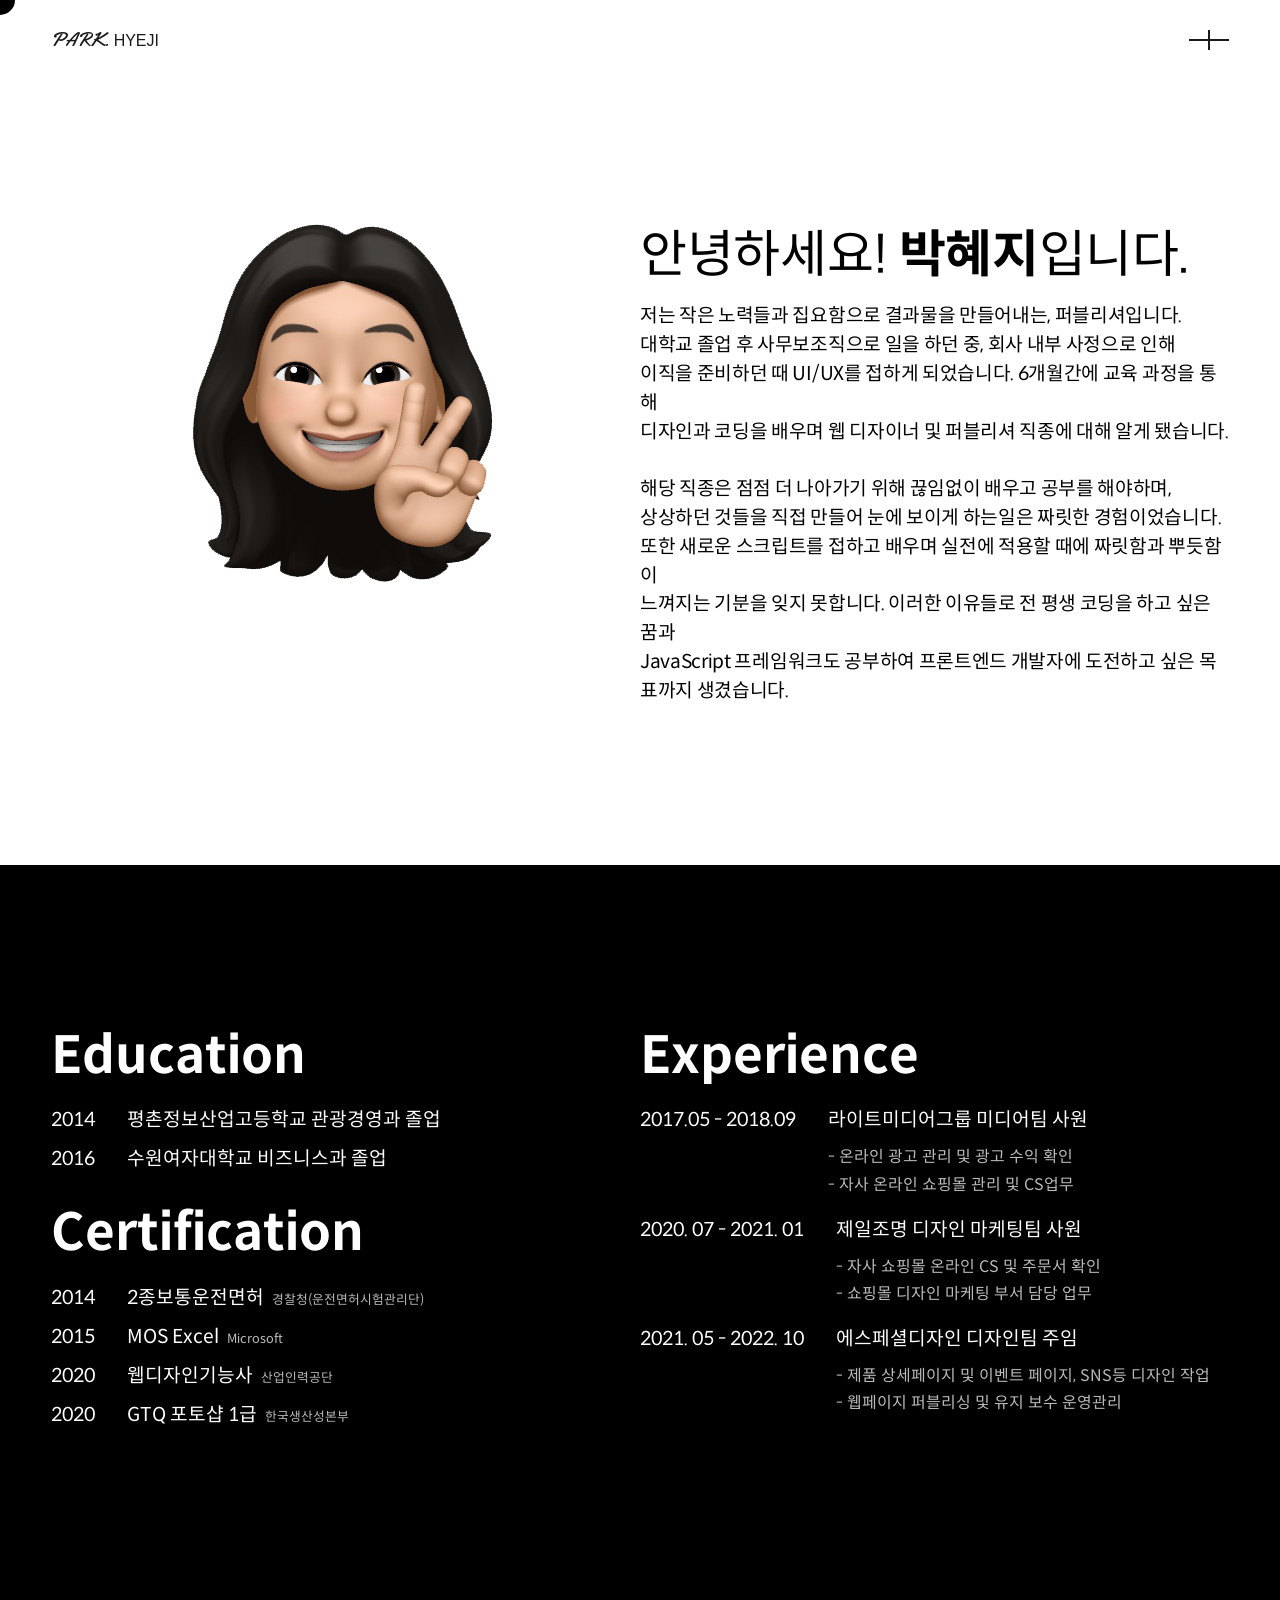
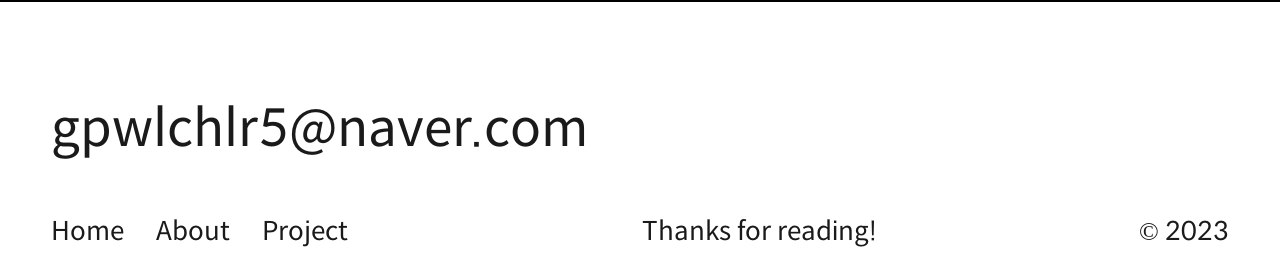
==== html/about.html @ 54d4a751 "commit" ====
<!DOCTYPE html>
<html lang="en">
<head>
  <meta charset="UTF-8">
  <meta http-equiv="X-UA-Compatible" content="IE=edge">
  <meta name="viewport" content="width=device-width, initial-scale=1.0">
  <title>Park Hyeji Portfolio</title>
  <link rel="shortcut icon" href="../img/favicon.ico">
  
  <!-- swiper_cdn -->
  <link rel="stylesheet" href="https://cdn.jsdelivr.net/npm/swiper@8/swiper-bundle.min.css"/>
  <script src="https://cdn.jsdelivr.net/npm/swiper@8/swiper-bundle.min.js"></script>

   <!-- web font -->
    <script src="https://ajax.googleapis.com/ajax/libs/jquery/1.11.3/jquery.min.js"></script>
   <link href="https://fonts.googleapis.com/css2?family=Noto+Sans+KR:wght@700&display=swap" rel="stylesheet">
   <link href="https://fonts.googleapis.com/css2?family=Yellowtail&display=swap" rel="stylesheet">

  <link rel="stylesheet" type="text/css" href="../css/font.css">
  <link rel="stylesheet" type="text/css" href="../css/reset.css">
  <link rel="stylesheet" type="text/css" href="../css/style.css">
  <link rel="stylesheet" href="../css/animate.css">
  <script src="../js/script.js"></script>
  <script src="../js/wow.min.js"></script>
</head>

<body>
    <div class="dot"></div>
    <header>
        <div id="sub_header" class="gnb bgcolor" data-color="white">
            <h1 class="logo">
                <a href="../index.html">
                  <span>PARK.</span> HYEJI
                </a>
            </h1>
            <div class="nav-wrap">
                <button class="gnb-btn" aria-label="open menu"></button>
                <div class="nav">
                  <ul>
                    <li><a href="../index.html">Home</a></li>
                    <li><a href="../html/about.html">About</a></li>
                    <li><a href="../html/project.html">Project</a></li>
                  </ul>
                  <div class="contact d-flex">
                    <div class="cont-list"><p><span>M</span>gpwlchlr5@naver.com</p></div>
                    <div class="cont-list"><p><span>T</span>010 7644 8992</p></div>
                  </div>
                </div>
              </div>
        </div>
    </header>
    <div id="sub-wrap">
        <div class="about_wrap container-wr">
            <div class="about_intro pd-b-10">
                <div class="intro_wrap d-flex">
                    <div class="my_img">
                        <img src="../img/sub_about_01.png" class="w100" alt="my_img">
                    </div>
                    <div class="my_self">
                        <h3>안녕하세요! <span>박혜지</span>입니다.</h3>
                        <p>
                            저는 작은 노력들과 집요함으로 결과물을 만들어내는, 퍼블리셔입니다.<br>
                            대학교 졸업 후 사무보조직으로 일을 하던 중, 회사 내부 사정으로 인해<br>
                            이직을 준비하던 때 UI/UX를 접하게 되었습니다. 6개월간에 교육 과정을 통해<br>
                            디자인과 코딩을 배우며 웹 디자이너 및 퍼블리셔 직종에 대해 알게 됐습니다.
                            <br><br>
                            해당 직종은 점점 더 나아가기 위해 끊임없이 배우고 공부를 해야하며,<br>
                            상상하던 것들을 직접 만들어 눈에 보이게 하는일은 짜릿한 경험이었습니다.<br>
                            또한 새로운 스크립트를 접하고 배우며 실전에 적용할 때에 짜릿함과 뿌듯함이<br>
                            느껴지는 기분을 잊지 못합니다. 이러한 이유들로 전 평생 코딩을 하고 싶은 꿈과<br>
                            JavaScript 프레임워크도 공부하여 프론트엔드 개발자에 도전하고 싶은 목표까지 생겼습니다.
                        </p>
                    </div>
                </div>
            </div>
            <div class="about_info pd10">
                <div class="info_wrap d-flex">
                    <div class="info_left">
                        <div class="info_txt info_edu">
                            <h3 class="info_tit">Education</h3>
                            <p><span class="date">2014</span>평촌정보산업고등학교 관광경영과 졸업</p>
                            <p><span class="date">2016</span>수원여자대학교 비즈니스과 졸업</p>
                        </div>
                        <div class="info_txt info_cer">
                            <h3 class="info_tit">Certification</h3>
                            <p><span class="date">2014</span>2종보통운전면허<span class="gray_txt">경찰청(운전면허시험관리단)</span></p>
                            <p><span class="date">2015</span>MOS Excel<span class="gray_txt">Microsoft</span></p>
                            <p><span class="date">2020</span>웹디자인기능사<span class="gray_txt">산업인력공단</span></p>
                            <p><span class="date">2020</span>GTQ 포토샵 1급<span class="gray_txt">한국생산성본부</span></p>
                        </div>
                    </div>
                    <div class="info_right">
                        <div class="info_txt info_exp">
                            <h3 class="info_tit">Experience</h3>
                            <div class="d-flex">
                                <p><span class="date">2017.05 - 2018.09</span></p>
                                <div>
                                    <p>라이트미디어그룹 미디어팀 사원</p>
                                    <div class="sub_info">
                                        <p>- 온라인 광고 관리 및 광고 수익 확인</p>
                                        <p>- 자사 온라인 쇼핑몰 관리 및 CS업무</p>
                                    </div>
                                </div>
                            </div>
                            <div class="d-flex">
                                <p><span class="date">2020. 07 - 2021. 01</span></p>
                                <div>
                                    <p>제일조명 디자인 마케팅팀 사원</p>
                                    <div class="sub_info">
                                        <p>- 자사 쇼핑몰 온라인 CS 및 주문서 확인</p>
                                        <p>- 쇼핑몰 디자인 마케팅 부서 담당 업무</p>
                                    </div>
                                </div>
                            </div>
                            <div class="d-flex">
                                <p><span class="date">2021. 05 - 2022. 10</span></p>
                                <div>
                                    <p>에스페셜디자인 디자인팀 주임</p>
                                    <div class="sub_info">
                                        <p>- 제품 상세페이지 및 이벤트 페이지, SNS등 디자인 작업</p>
                                        <p>- 웹페이지 퍼블리싱 및 유지 보수 운영관리 </p>
                                    </div>
                                </div>
                            </div>
                        </div>
                    </div>
                </div>
            </div>
        </div>
        <!-- footer -->
        <footer>
            <div id="footer" class="footer_wrap white">
                <div class="contact">
                    <div>
                    <a href="mailto:gpwlchlr5@naver.com">gpwlchlr5@naver.com</a>
                    </div>
                </div>
                <div class="bottom-wrap d-flex">
                    <div class="menu d-flex">
                        <div class="menu-list"><a href="../index.html">Home</a></div>
                        <div class="menu-list"><a href="../html/about.html">About</a></div>
                        <div class="menu-list"><a href="../html/project.html">Project</a></div>
                    </div>
                    <div class="bottom-txt">
                        <p>Thanks for reading!</p>
                    </div>
                    <div class="bottom-txt">
                        <p>© 2023</p>
                    </div>
                </div>
            </div>
        </footer>
    </div>
</body>
</html>
---- css/font.css ----
@charset "utf-8";

/* font */
@font-face {
    font-family: 'Spoqa Han Sans Neo';
    font-weight: 700;
    src: local('Spoqa Han Sans Neo Bold'),
    url('../font/SpoqaHanSansNeo/SpoqaHanSansNeo-Bold.woff2') format('woff2'),
    url('../font/SpoqaHanSansNeo/SpoqaHanSansNeo-Bold.woff') format('woff'),
    url('../font/SpoqaHanSansNeo/SpoqaHanSansNeo-Bold.ttf') format('truetype');
}

@font-face {
    font-family: 'Spoqa Han Sans Neo';
    font-weight: 400;
    src: local('Spoqa Han Sans Neo Regular'),
    url('../font/SpoqaHanSansNeo/SpoqaHanSansNeo-Regular.woff2') format('woff2'),
    url('../font/SpoqaHanSansNeo/SpoqaHanSansNeo-Regular.woff') format('woff'),
    url('../font/SpoqaHanSansNeo/SpoqaHanSansNeo-Regular.ttf') format('truetype');
}

@font-face {
    font-family: 'Spoqa Han Sans Neo';
    font-weight: 300;
    src: local('Spoqa Han Sans Neo Light'),
    url('../font/SpoqaHanSansNeo/SpoqaHanSansNeo-Light.woff2') format('woff2'),
    url('../font/SpoqaHanSansNeo/SpoqaHanSansNeo-Light.woff') format('woff'),
    url('../font/SpoqaHanSansNeo/SpoqaHanSansNeo-Light.ttf') format('truetype');
}



@font-face {
	font-family: 'Inter';
	font-weight: 900 ;
	src: local('Inter Black'),
	url('../font/Inter/Inter-Black.ttf') format('truetype')
}

@font-face {
	font-family: 'Inter';
	font-weight: 800 ;
	src: local('Inter ExtraBold'),
	url('../font/Inter/Inter-ExtraBold.ttf') format('truetype')
}

@font-face {
	font-family: 'Inter';
	font-weight: 700 ;
	src: local('Inter Bold'),
	url('../font/Inter/Inter-Bold.ttf') format('truetype')
}

@font-face {
	font-family: 'Inter';
	font-weight: 600 ;
	src: local('Inter SemiBold'),
	url('../font/Inter/Inter-SemiBold.ttf') format('truetype')
}

@font-face {
	font-family: 'Inter';
	font-weight: 500 ;
	src: local('Inter Medium'),
	url('../font/Inter/Inter-Medium.ttf') format('truetype')
}

@font-face {
	font-family: 'Inter';
	font-weight: 400 ;
	src: local('Inter Regular'),
	url('../font/Inter/Inter-Regular.ttf') format('truetype')
}

@font-face {
	font-family: 'Inter';
	font-weight: 300 ;
	src: local('Inter Light'),
	url('../font/Inter/Inter-Light.ttf') format('truetype')
}


@font-face {
	font-family: 'Outfit';
	font-weight: 100 ;
	src: local('Outfit Thin'),
	url('../font/Outfit/Outfit-Thin.ttf') format('truetype')
}

@font-face {
	font-family: 'Outfit';
	font-weight: 200 ;
	src: local('Outfit Light'),
	url('../font/Outfit/Outfit-Light.ttf') format('truetype')
}

@font-face {
	font-family: 'Outfit';
	font-weight: 300 ;
	src: local('Outfit ExtraLight'),
	url('../font/Outfit/Outfit-ExtraLight.ttf') format('truetype')
}

@font-face {
	font-family: 'Outfit';
	font-weight: 400 ;
	src: local('Outfit Regular'),
	url('../font/Outfit/Outfit-Regular.ttf') format('truetype')
}

@font-face {
	font-family: 'Outfit';
	font-weight: 500 ;
	src: local('Outfit Medium'),
	url('../font/Outfit/Outfit-Medium.ttf') format('truetype')
}

@font-face {
	font-family: 'Outfit';
	font-weight: 600 ;
	src: local('Outfit Semibold'),
	url('../font/Outfit/Outfit-SemiBold.ttf') format('truetype')
}

@font-face {
	font-family: 'Outfit';
	font-weight: 700 ;
	src: local('Outfit Bold'),
	url('../font/Outfit/Outfit-Bold.ttf') format('truetype')
}

@font-face {
	font-family: 'Outfit';
	font-weight: 800 ;
	src: local('Outfit Black'),
	url('../font/Outfit/Outfit-Black.ttf') format('truetype')
}



@font-face {
	font-family: 'Neue Montreal';
	font-weight: 100 ;
	src: local('NeueMontreal-Light'),
	url('../font/NeueMontreal/NeueMontreal-Light.otf') format('opentype')
}

@font-face {
	font-family: 'Neue Montreal';
	font-weight: 200 ;
    font-style: italic;
	src: local('NeueMontreal-LightItalic'),
	url('../font/NeueMontreal/NeueMontreal-LightItalic.otf') format('opentype')
}

@font-face {
	font-family: 'Neue Montreal';
	font-weight: 400 ;
	src: local('NeueMontreal-Regular'),
	url('../font/NeueMontreal/NeueMontreal-Regular.otf') format('opentype')
}

@font-face {
	font-family: 'Neue Montreal';
	font-weight: 500 ;
	src: local('NeueMontreal-Medium.'),
	url('../font/NeueMontreal/NeueMontreal-Medium.otf') fformat('opentype')
}

@font-face {
	font-family: 'Neue Montreal';
	font-weight: 700 ;
	src: local('NeueMontreal-Bold.'),
	url('../font/NeueMontreal/NeueMontreal-Bold.otf') fformat('opentype')
}
---- css/style.css ----
@charset "utf-8";
body { width:100%; height:100%;transition: background-color 1s ease; background-color:#fff; margin: 0; font-family: 'Neue Montreal','Inter','Spoqa Han Sans Neo','sans-serif'; line-height: 1.2; overflow-x: hidden; }

/* colours */
.color-black { background-color: #000; }
.color-white { background-color: #fff; }

/* 공통 CSS */
.d-flex { display: flex; }
.align-items-start { align-items: flex-start; }
.align-items-center { align-items: center; }
.border-left { border-left: 1px solid #ddd; }
.border-right { border-right: 1px solid #ddd; }
.w100 { max-width: 100%; }
.d-block { display: block; }
.top0 { top: 0 !important; }
.pd10 { padding: 10rem 0; }
.pd-t-10 { padding-top: 10rem; }
.pd-b-10 { padding-bottom: 10rem; }
/* 공통 font css */
.ft-bold { font-weight: bold; }
.ft-italic { font-style: italic; }
.ft-spoqa { font-family: 'Spoqa Han Sans Neo',sans-serif; letter-spacing: -.05rem; }
.ft-300 { font-weight: 300; }
.ft-Noto { font-family: 'Noto Sans KR', sans-serif; }
.text-center { text-align: center; }
/* 공통 root 적용 */
:root {
	--gap: 120px;
	/* size */
	--gutter-size: 2vw;
	--height-space: 20vh;
}


/*★★★메인★★★*/
/* content */
#content { margin: 0 calc(var(--gutter-size) * 2); }
#intro { width: 100%; margin-bottom: 10px; }
#intro-title { display: flex; flex-direction: column; font-family: 'Inter',sans-serif; justify-content: center;	margin: calc(var(--height-space)) 0 calc(100% / 10) 0; text-align: center; line-height: 1; font-size: 6em; font-weight: 400; letter-spacing: -.05em;}
/*#intro-title { display: flex; flex-direction: column; font-family: 'Gilda Display',sans-serif; justify-content: center; margin: calc(var(--height-space) * 1.5) 0 calc(100% / 40) 0; line-height: 1; font-size: 7em; font-weight: 500; }*/
#intro-title .main-title-text { display:block; }
#intro-title .text-plane {margin: -0.25em; padding: 0.25em; display: block;}
#intro .intro-desc { text-align: left; }
#intro .intro-desc .text-plane p { letter-spacing: -0.03rem; padding: 0.25em; }
#intro .intro-desc .text-plane p.about-tit { font-size: 24px; }
#intro .intro-desc .text-plane p.about-sub-tit { font-size: 16px; }
.main-title-text { display: block; margin: -0.25em; padding: 0.25em;}
.main-vedio { width: 100%; height: 700px; overflow: hidden; margin-bottom: 40px; }

/* 퍼블리싱 */
#project-wrap { margin: calc(var(--height-space)) 0 20rem 0; }
#project-wrap .project-container { border-top: 1px solid #ddd; }
.row-inside { flex-wrap: wrap;  }
.row-sidebar {flex: 0 0 auto; width: 33.33333333%; min-height: 3390px; }
.row-sidebar .row-controls{ position: -webkit-sticky; position: sticky; top: 0; left: 0; padding: 3rem 0 0 0; top: 20px; }
.row-sidebar .row-controls p { font-size: 46px; font-weight: 300; letter-spacing: -.02em; font-weight: 400; line-height: 110%; font-family: 'Neue Montreal',sans-serif; }
.row-contents {flex: 0 0 auto; width: 66.66666667%; letter-spacing: -.02em;  border-left: 1px solid #ddd;}
.row-item { position: relative; border-bottom: 1px solid #ddd; }
.row-item:last-child { border-bottom: 0; }
.row-item > a.item-box h3{ font-family: 'Neue Montreal',sans-serif; margin-right: 40px; font-size: 32px; font-weight: 700; line-height: 110%; display: block;flex: 0 0 auto;}
.name { position: relative; }
.name:before{width: 0%; transition: width 0.3s; transform: translateX(-50%); position: absolute; bottom: -6px;left: 50%; height: 4px; background: #1a1a1a; content: ''; display: block;}
.row-item > a.item-box:hover .name:before{width:100%; transition: width 0.3s;}
.row-item > a.item-box h3 .no { font-size: 16px; display: inline-block; margin-top: -10px; color: #bbb; font-weight: 600; vertical-align: text-top; margin-left: 10px; font-style: italic; }
.row-item > a img { max-width: 100%;}
/*.row-item > a img { max-width: 100%;object-fit:cover; transform:scale(1.0); transition: transform .5s;  }
.row-item > a img:hover {transform:scale(1.3);transition: transform .5s;}*/
.web-pb {  }
.txt-wrap { position: relative; justify-content: space-between; height: 100%; flex-direction: column; display: flex; }
.txt-wrap img.arrow { width: 20px; position: absolute; right: 0; top: 5px; }
.padding-all { padding: 2.4rem; }
.pl-pr-pt { padding-top: 2.4rem; padding-bottom: 2.4rem; padding-left: 2.4rem; }
.item-txt { margin-top: 3rem ;font-family: 'Spoqa Han Sans Neo',sans-serif; word-break:keep-all; font-size: 15px; font-weight: 400; letter-spacing: -.05em; line-height: 150%;  }
.w-660 { position: relative; width: 660rem; margin-bottom: 0;}
/* 디자인 */
#design-wrap { padding-bottom: 80px; color:#fff; }
#design-wrap .design-slide {border-top: 1px solid rgba(255,255,255,.5); border-bottom: 1px solid rgba(255,255,255,.5);}
.cont-wrap { position: relative; } 
.d-lbox { width: 30%; padding: 50px 0; flex-direction: column; justify-content: space-between; }
.d-lbox .title-box p{ font-family: 'Neue Montreal',sans-serif; font-size: 46px; }
.d-rbox { width: 70%;  padding: 50px 0 50px 50px; border-left: 1px solid rgba(255,255,255,.5); }
.d-rbox .main-design-list {}
.d-rbox .main-design-list .swiper-slide {}
.swiper-slide img { max-width: 100%; }
.design-box { display: block; color: #fff; font-family: 'Neue Montreal',sans-serif; }
.design-box .design-txt { margin-top: 20px; }
.swiper-button-prev { background: url("../img/prev_b.png") no-repeat; background-size: 100% auto; background-position: center; width: 50px;	left:0;}
.swiper-button-prev:hover {	background: url("../img/prev_b_on.png") no-repeat; background-size: 100% auto; background-position: center; width: 50px; left:0; transition: all 0.5s ease-out; }
.swiper-button-next { background: url("../img/next_b.png") no-repeat; background-size: 100% auto; background-position: center; width: 50px; left:60px; }
.swiper-button-next:hover { background: url("../img/next_b_on.png") no-repeat; background-size: 100% auto; background-position: center; width: 50px; left:60px; transition: all 0.5s ease-out; }
.swiper-button-next, .swiper-button-prev { top:unset; bottom: 50px;}
.swiper-button-next::after,
.swiper-button-prev::after { display: none;}  
.swiper-pagination { width:auto; font-family: 'Neue Montreal',sans-serif; font-size: 14px; bottom:100px; font-weight: 100; }
.slider__vertical-line {background: hsla(0,0%,100%,.35); display: block; height: calc(100% - 2px); left: 28.8919413919vw; position: absolute; top: 1px; transform: scaleY(0); transform-origin: left top; width: 1px; will-change: transform;}

/* ★★★서브페이지★★★ */
#sub-wrap {}
.close {}
.close img { width: 26px; }
.container-wr { padding-top: 14rem; }
.inner-box { width: 100%; margin: 0 auto; position: relative; }
.container-wr .sub-visual .inner-box { overflow: hidden; height: 100vh; }
.sub-bg img { width: auto !important; position: relative; left: 50%; transform: translateX(-50%);}
.main-project { color: #fff; margin-top: 6rem; }
.main-project p { font-size: 18px; font-weight: lighter; padding: 4px 0; }
.main-project span { display:inline-block; font-weight: bold; opacity: 80%; width: 80px; }
.container-wr .sb-title{position: absolute; left: 50%; top: 50%; transform: translate(-50%,-50%); color: #fff; font-size: 82px;}
.container-wr .scroll-w { position: absolute; left: 50%; bottom: 0; transform: translateX(-50%); color: #fff;}
.container-wr .scroll-w .scroll-text{display: inline-block; vertical-align: top; writing-mode: vertical-rl; text-orientation: mixed; position: absolute; top: 0; right: 3px; transform: rotate(180deg); -ms-transform: rotate(180deg); -webkit-transform: rotate(180deg); transform-origin: center;}
.container-wr .scroll-w span.scroll-line{display: inline-block; width: 1px; height: 100px; background-color: #fff;}
.container-wr .scroll-b { position: absolute; left: 50%; bottom: 0; transform: translateX(-50%); color: #1a1a1a;}
.container-wr .scroll-b .scroll-text{display: inline-block; vertical-align: top; writing-mode: vertical-rl; text-orientation: mixed; position: absolute; top: 0; right: 3px; transform: rotate(180deg); -ms-transform: rotate(180deg); -webkit-transform: rotate(180deg); transform-origin: center;}
.container-wr .scroll-b span.scroll-line{display: inline-block; width: 1px; height: 100px; background-color: #1a1a1a;}

/* 스타홀스 서브페이지 */
.sub-content { position: relative; }
.starhorse { color: #fff; background-color: #000; }
.starhorse .sub-visual { position:relative;background: url('../img/sub_starhorse_01.jpg')0 0 / cover no-repeat; width: 100%; height:100vh; }
.starhorse .sub-visual-txt {margin:0 calc(var(--gutter-size) * 2);padding-top: 140px; }
.starhorse .sub-visual-txt .main-tit{ font-size: 120px; line-height: 1; margin-bottom: 2.5rem; }
.starhorse .sub-visual-txt .main-sub { font-weight: lighter; line-height: 1.6rem; }
.shItem_01 { position: absolute; top: -60px; right: 0; width:90%; z-index: 1;}
.starhorse .sub-wireframe > img { margin-top: 15rem; }
.starhorse .sub-text { position: absolute; top: 30%; left: 0; width: 100%; align-items: flex-start; padding: 0 calc(var(--gutter-size)*2); }
.starhorse .sub-t-tit { font-size: 60px; width: 40%; line-height: 1; }
.starhorse .sub-t-txt { font-size: 18px; width: 60%; line-height: 1.6rem; padding-right: 12rem; word-break: keep-all; }
.shItem_02 { margin-top: 10rem; }
.starhorse .sub-main { background: url('../img/sub_starhorse_03.jpg') 0 0 / cover no-repeat; width: 100%; margin-top: 10rem; padding-bottom: 10rem; }
.shItem_04, .shItem_07 { margin-top: 10rem; }
.starhorse .sub-typo-color {margin-top: 10rem;}
.starhorse .sub-typo-color .typo {margin: 0 calc(var(--gutter-size) * 5.2) 8rem;}
.starhorse .sub-typo-color .typo .typo-font { width: 100%; }
.starhorse .sub-typo-color .typo .typo-font > div { width: 50%; }
.starhorse .sub-typo-color .typo .typo-font .typo-sub .typo-type { color: #a3a3a3; font-size: 20px; padding-bottom: 2rem; }
.starhorse .sub-typo-color .typo .typo-font .typo-sub .ft-bold { font-size: 48px; line-height: 1; }
.starhorse .sub-typo-color .typo .typo-font .typo-sub .ft-reg { font-size: 32px; padding-bottom: 1.5rem; }
.starhorse .sub-typo-color .color > p {margin: 0 calc(var(--gutter-size) * 5.2);}
.typo-tit { font-size: 40px; padding-bottom: 2.5rem; }
.starhorse .sub-inquiry .sub-inquiry-img {}
.starhorse .sub-inquiry .sub-inquiry-img img:nth-child(2n),
.starhorse .sub-inquiry .sub-inquiry-img img:last-child { margin-top: -10rem; }
.starhorse .sub-another .sub-t-tit { width:100%; margin-bottom: 5rem; }
.starhorse .sub-mobile { margin-top: 10rem; padding-bottom: 10rem; }
.starhorse .sub-inquiry .sub-text { top: 10%; left: revert; right: 0; text-align: right; }
.starhorse .sub-inquiry .sub-text .sub-t-tit { width: unset; margin-bottom: 2.5rem; }
.starhorse .sub-inquiry .sub-text .sub-t-txt { width: unset; padding-right: 0; }
.starhorse .sub-prediction .sub-text { top: 10%; }
.starhorse .sub-prediction .sub-text .sub-t-tit { width: unset; margin-bottom: 2.5rem; }
.starhorse .sub-prediction .sub-prediction-img img:nth-child(2n),
.starhorse .sub-prediction .sub-prediction-img img:last-child { margin-top: -10rem; }


/* 소마요가 서브페이지 */
.somayoga {}
.somayoga .sub-content { padding: 5rem 0 10rem; }
.somayoga .sub-visual { position:relative; background: url('../img/sub_soma_01.jpg') 0 0 / cover no-repeat; width: 100%; height: 100vw; }
.somayoga .sub-visual .sub-main-txt { position: absolute; top: 41%; color: #fff; margin: 0 calc(var(--gutter-size) * 2); } 
.somayoga .sub-visual .sub-main-txt .sub-main-tit { margin-bottom: 6rem; }
.somayoga .sub-visual .sub-main-txt .sub-main-tit h1 { color: #fff; font-size: 10rem; font-family: 'Outfit',sans-serif; font-weight: 800; line-height: 1; }
.somayoga .sub-visual .sub-main-txt .sub-main-tit h1:nth-child(2n) { margin-left: 18rem; }
.somayoga .sub-visual .sub-main-txt .sub-main-tit img { width: 60%; }
.somayoga .sub-visual .sub-main-txt p.main-sub { font-weight: lighter; line-height: 1.8rem; margin-bottom: 6rem; font-size: 20px; }
.somayoga .sub-visual .sub-main-txt .main-project { text-align: center; }
.somayoga .sub-visual .sub-main-txt .main-project > ul {}
.somayoga .sub-visual .sub-main-txt .main-project > ul > li { padding:0 2rem; position: relative; }
.somayoga .sub-visual .sub-main-txt .main-project > ul > li:first-child { padding-left: 0; }
.somayoga .sub-visual .sub-main-txt .main-project > ul > li::after { content: ''; width: 1px; height: 40px; background: rgba(255,255,255,.8); position: absolute; right: 0; top: 50%; transform: translateY(-50%); }
.somayoga .sub-visual .sub-main-txt .main-project > ul > li:last-child::after { display: none; }
.somayoga .sub-old-ds{}
.somayoga .sub-old-ds .sub-old-wrap {}
.somayoga .sub-old-ds .sub-old-wrap .old-inner { padding-bottom:4rem; margin: 0 calc(var(--gutter-size) * 2); align-items: center; justify-content: space-between;}
.somayoga .sub-old-ds .sub-old-wrap .old-inner:last-child { padding-bottom: 0; }
.soma_icon { width: 30px; }
.old-img { width: 65%; }
.old-text { width: 30%; }
.somayoga .sub-old-ds .old-content { }
.somayoga .sub-old-ds .old-content .en_txt { font-family: 'Outfit',sans-serif; font-weight: bold; font-size: 3rem; padding-bottom: 1.4rem; }
.somayoga .sub-old-ds .old-content .ko_txt { font-size: 18px; line-height: 1.4rem;  }
.somayoga .sub-ds-conc { background: #42705c; color: #fff; }
.somayoga .sub-ds-conc .sub-project-txt { text-align: center; margin-top: 2rem; }
.somayoga .sub-ds-conc .sub-project-txt .project-en-tit { font-family: 'Outfit',sans-serif; font-weight: 500; font-size: 2rem; padding-bottom: 2rem; }
.somayoga .sub-ds-conc .sub-project-txt .project-ko-tit { font-size: 1.6rem; padding-bottom: 1rem; }
.somayoga .sub-ds-conc .sub-project-txt .project-text { font-size: 1rem; }
.somayoga .sub-ds-conc .sub-project-txt .project-text span { font-weight: bold; }
.somayoga .sub-color { height: 800px; overflow: hidden; padding: 0; }
.somayoga .sub-color .color-wrap { width: 60%; }
.somayoga .sub-color .color-box { flex-wrap: wrap; }
.somayoga .sub-color .color-box > li { width: 50%; height: 400px; position: relative; }
.somayoga .sub-color .color-box > li > p { position: absolute; bottom: 2rem; right: 2rem; color: #bbbbbb; font-family: 'Outfit',sans-serif; font-size: 20px; }
.somayoga .sub-color .color-box > li.box01 {background: #fff;}
.somayoga .sub-color .color-box > li.box02 { background: #F7F5F1;}
.somayoga .sub-color .color-box > li.box03 { background: #E8E2D9;}
.somayoga .sub-color .color-box > li.box04 { background: #42705c;}
.somayoga .sub-color .color-img { width: 40%; }
.somayoga .sub-color .color-img img {height: 800px; object-fit: cover; width: 100%;}
.somayoga .sub-main { background: url('../img/sub_soma_02.jpg') 0 0 / cover no-repeat; width: 100%; }
.sub-line-text-w {margin: 0 calc(var(--gutter-size) * 2) 8rem;}
.sub-line-text-w.white .sub-line-text { border-bottom: 4px solid #fff;}
.sub-line-text {justify-content: space-between; border-bottom: 4px solid #1a1a1a;}
.sub-line-text-w.white .sub-line-text h4 { color:#fff; }
.sub-line-text h4 { font-family: 'Outfit',sans-serif; font-size: 80px;}
.sub-line-text-w > p { margin-top: 2rem; }
.sub-line-sub { font-size: 20px; line-height: 2rem; }


/* 스웨트 서브페이지 */
.sweat { background: #000; color:#fff;  }
.sweat a { color: #fff; }
.sweat .sub_visual { margin: 0 calc(var(--gutter-size) * 2); justify-content: space-between; padding-bottom: 4rem; align-items: flex-end; }
.sweat .sub_visual .main_tit {  }
.sweat .sub_visual .main_tit .type { font-size: 1.4rem; padding-bottom: 0.5rem; }
.sweat .sub_visual .main_tit .name { font-size: 6rem; letter-spacing: -0.4rem; }
.sweat .sub_visual .main_link a { font-size: 1.4rem; }
.sweat .sub_visual .main_link a img { padding-right: .5rem; max-width: 100%; width: 40px;}
.sweat .overview { }
.sweat .overview .ov-txt { margin: 0 calc(var(--gutter-size) * 2); justify-content: space-between; align-items: flex-end; }
.sweat .overview .main-project { margin-top: 0; width: 30%; }
.sweat .overview .main-project p { letter-spacing: 0 !important; }
.sweat .overview .ov-txt h4 { font-size: 3rem; letter-spacing: .2rem; }
.sweat .overview .ov-txt p { line-height: 1.4rem; font-weight: 300; letter-spacing: -.05rem; }
.sweat .overview .ov-txt .pro-overtxt p { padding-top: 2rem; }
.sweat .color .color-txt {  margin: 0 calc(var(--gutter-size) * 2); padding-bottom: 4rem; }
.sweat .color .color-txt h4 { font-size: 1.4rem; padding-right: 2rem; }
.sweat .color .color-txt p { font-size: 1.2rem; }

/* 옥토북스 서브페이지 */
.octobooks .overview .main-project { color:#1a1a1a; } 
.octobooks .pc-main { background: #222; }
.octobooks .m-main {background:#36b3d7; }

/* 심플리카 서브페이지 */
.simplica { }
.simplica .overview .main-project { color:#1a1a1a; } 
.simplica .pc-main { background: #222; }
.simplica .m-main { background: #222; }

/* 마마픽 서브페이지 */
.mamapick { }
.mamapick .overview .main-project { color:#1a1a1a; } 
.mamapick .pc-main { background: #222; }
.mamapick .m-main { background: #222; }

.sub_main_v { margin: 0 calc(var(--gutter-size) * 2); justify-content: space-between; padding-bottom: 4rem; align-items: flex-end; }
.sub_main_v .main_tit {  }
.sub_main_v .main_tit .type { font-size: 1.4rem; padding-bottom: 0.5rem; }
.sub_main_v .main_tit .name { font-size: 6rem; letter-spacing: -0.2rem; }
.sub_main_v .main_link a { font-size: 1.4rem; }
.sub_main_v .main_link a img { padding-right: .5rem; max-width: 100%; width: 40px;}
.overview { }
.overview .ov-txt { margin: 0 calc(var(--gutter-size) * 2); justify-content: space-between; align-items: flex-end; }
.overview .main-project { margin-top: 0; width: 30%; }
.overview .main-project p { letter-spacing: 0 !important; }
.overview .ov-txt h4 { font-size: 3rem; letter-spacing: .2rem; }
.overview .ov-txt p { line-height: 1.4rem; font-weight: 300; letter-spacing: -.05rem; }
.overview .ov-txt .pro-overtxt p { padding-top: 2rem; }
.brand-wrap { text-align: center; padding: 4rem 0;}
.brand-wrap .brand-tit { font-size: 1.2rem; font-family: 'Inter',sans-serif; }
.brand-wrap .brand-name { font-family: 'Outfit',sans-serif; font-size: 3rem; font-weight: 600; padding: 2rem 0 1rem;}
.brand-wrap .brand-txt { font-size: 1.2rem; }

/* sns_콘텐츠 서브페이지 */
.sns_Design {}
.sns_Design .sns_octo { color: #fff; }
.sns_Design .sns_octo .sns_octo_top { background: #5fc7e4; padding: 10rem calc(var(--gutter-size) * 2); }
.sns_Design .sub_img_wrap { background: url('../img/sub_sns_01.jpg') no-repeat; background-attachment: fixed; background-size: 100%; background-position: center; height: 1000px; }
.sns_Design .sns_octo .before_after { margin-bottom: 8rem; }
.sns_Design .sns_octo .before_after > div { flex: 1 1 0; padding: 0 0.5rem; }
.sns_Design .sns_octo .before_after .half_cont h3{ font-family: 'Inter',sans-serif; margin-bottom: 1.4rem;}
.sns_Design .sns_octo .before_after .half_cont p { position:relative; padding:2rem 6rem; font-size: 1.2rem; line-height:1.6rem; text-align: center; word-break: keep-all;display: block; }
.sns_Design .sns_octo .before_after .half_cont p::after { display: block; content: ''; position:absolute; right: -25px; top: 50%; transform: translateY(-50%); width: 0;height: 0; border-bottom: 10px solid transparent; border-left: 10px solid rgba(255,255,255,.5); border-right: 10px solid transparent; border-top: 10px solid transparent; }
.sns_Design .sns_octo .before_after .half_cont:last-child p::after { display: none; }
.sns_Design .sns_octo .event_cont { background: #32aacb;  position: relative; }
.sns_Design .sns_octo .event_cont .sub_txt { margin: 0 calc(var(--gutter-size) * 2); }
.sns_Design .sns_kwon { background: #efefef; }
.sns_Design .sns_kwon .sub_text { margin: 0 calc(var(--gutter-size) * 2); }
.sns_Design .sns_kwon .feed_design { position: relative; }
.sns_Design .sns_kwon .feed_design .sub_txt { margin: 0 calc(var(--gutter-size) * 2); }
.sns_Design .sns_kwon .adver_design .sub_txt { position: unset; text-align: right; margin: 0 calc(var(--gutter-size) * 2); padding-bottom: 2rem; }
.sns_Design .sns_mamapick { background:#f8dc36; }
.sns_Design .sns_mamapick .sub_text { margin: 0 calc(var(--gutter-size) * 2); }
.sns_Design .sub_txt { position: absolute; }
.sns_Design .sub_txt h3 { margin-bottom: 1rem; font-family: 'Inter',sans-serif;}
.sns_Design .sns_octo .sub_t_left a { color: #fff; }
.sns_Design .sub_txt p {font-size: 1.2rem; line-height: 1.6rem; font-weight: 300;}

/* 상품상세페이지_서브페이지 */
.detail_Design {}
.detail_Design .sub_img_wrap { background: url('../img/sub_detail_bg.jpg') no-repeat; background-attachment: fixed; background-size: 100%; background-position: center; height: 1000px; }
.dt_paseco_top { background: url('../img/sub_detail_01.jpg')no-repeat; height: 1100px; background-size: 100%; background-position: 0 -20px; }
.detail_Design .sub_text { padding: 10rem calc(var(--gutter-size) * 2) 0; }


/* event_서브페이지 */
.event_Design {}
.event_Design .sub_img_wrap { background: url('../img/sub_event_01.jpg') no-repeat; background-attachment: fixed; background-size: 100%; background-position: center; height: 1000px; }
.event_Design .event_octo {background: #30b1d6; color:#fff; }
.event_Design .event_octo .ev_octo_top {  }
.event_Design .event_kwon .sub_text { padding: 0 calc(var(--gutter-size) * 2); }
.event_Design .event_kwon .ev_kwon_top { background: #f1f1f1; }
.event_Design .event_kwon .ev_kwon_bot {background:#cfbfb2;}
.event_Design .event_eye { background:#564943; color:#fff }
.event_Design .event_eye img { margin-top: -20rem; }
.event_Design .event_mamapick { background:#f8dc36; }
.event_Design .event_toshiba { background:url('../img/sub_event_08_bg.jpg')50% no-repeat; color: #fff; }
.event_Design .sub_text { padding: 10rem calc(var(--gutter-size) * 2) 0; }

/* 카드뉴스_서브페이지 */
.cardnews_Design .card_news { background: #e8e8e8;}
.cardnews_Design .card_news .sub_text { padding: 10rem calc(var(--gutter-size) * 2) 0; }
.cardnews_Design .sub_img_wrap { background: url('../img/sub_cardnews_bg.jpg') no-repeat; background-attachment: fixed; background-size: 100%; background-position: center; height: 1000px; }
.cardnews_Design .card-wrap { padding-bottom: 10rem; }
.cardnews_Design .card_news .swiper-horizontal>.swiper-pagination-bullets,
.cardnews_Design .card_news .swiper-pagination-bullets.swiper-pagination-horizontal,
.cardnews_Design .card_news .swiper-pagination-custom,
.cardnews_Design .card_news .swiper-pagination-fraction { bottom: unset !important; }
.cardnews_Design .card_news .swiper-pagination-bullet-active { transition: width .5s; border-radius: 5px; background: #1a1a1a;}

/* 디자인 공통 */
.sub_text > div { flex: 1; padding-bottom: 8rem; }
.sub_text > div.sub_t_left {}
.sub_text > div.sub_t_left h3 { margin-bottom: 1rem; }
.sub_text > div.sub_t_left p { font-size: 3rem; }
.sub_text > div.sub_t_right p { font-size: 1.2rem; line-height: 1.6rem; font-weight: 300; word-break: keep-all; margin-right: 2rem; }


/* sub_about */
.about_wrap {  }
.about_wrap .about_intro {margin: 0 calc(var(--gutter-size) * 2);}
.about_wrap .intro_wrap > div { flex: 1; }
.about_wrap .intro_wrap > div.my_img { text-align: center; }
.about_wrap .intro_wrap > div.my_self {letter-spacing: -.02rem;}
.about_wrap .intro_wrap > div.my_self h3 { font-size: 4vw; font-weight: 400; margin-bottom: 1rem; }
.about_wrap .intro_wrap > div.my_self h3 span { font-weight: bold; }
.about_wrap .intro_wrap > div.my_self p { font-size: 1.2rem; line-height: 1.8rem; }
.about_wrap .about_info { background: #000; color: #fff; }
.about_wrap .about_info .info_wrap{ margin: 0 calc(var(--gutter-size) * 2);}
.about_wrap .about_info .info_wrap > div { flex: 1; }
.about_wrap .about_info .info_wrap .info_txt .info_tit { font-size: 4vw; padding-bottom: 1.4rem; }
.info_edu { margin-bottom: 2rem; }
.about_wrap .about_info .info_wrap .info_txt .date { margin-right: 2rem; display: inline-block; min-width: 40px;}
.about_wrap .about_info .info_wrap .info_txt p { margin-bottom: 1rem; font-size: 1.2rem; }
.gray_txt { color: #bbb; font-size: .8rem; margin-left: .5rem; }
.info_exp.info_txt .date { min-width: 140px !important; }
.info_exp.info_txt .sub_info { color:#bbb; }
.info_exp.info_txt .sub_info p { font-size: 1rem !important; margin-bottom: .5rem !important;}
.info_exp.info_txt > div { margin-bottom: 1rem; }

/* sub_project */
.sub-project { margin: 0 calc(var(--gutter-size) * 2); padding: 10rem 5rem; }
.sub-project h1 {font-size: 2.25rem; line-height: 2.5rem; font-weight: 400; letter-spacing: .1rem; margin-bottom: 3rem; margin-top: 3rem; }
.sub-project .tab { width:100%; }
.sub-project .tabnav{ font-size:0; width:100%; padding: 1.25rem 0; }
.sub-project .tabnav li{ display: inline-block;  height:46px; text-align:center; }
.sub-project .tabnav li a:before{ content: ""; position: absolute; left: 50%; top: 0px;width: 6px; height: 6px; border-radius: 50%; transform: translateX(-50%); }
.sub-project .tabnav li a.active:before{ background:#1a1a1a; }
.sub-project .tabnav li a.active{ border-bottom:1px solid #fff;}
.sub-project .tabnav li a{ position:relative; display:block; font-family: 'Inter',sans-serif; color: #1a1a1a; font-size: 1.2rem; margin: 0 20px 0 0; line-height:46px; text-decoration:none; }
.sub-project .tabnav li a:hover,
.sub-project .tabnav li a.active{ font-weight: bold; }
.sub-project .tabcontent { border-top:none;}
.sub-project .tabcontent .tab-cont {display: flex; justify-content: space-between; flex-wrap: wrap; }
.pro-item { width: 32%; padding-bottom: 2rem; }
.pro-item > a { display: block; }
.pro-item > a p {padding: 1rem 0; font-size: 1.2rem;}

/* footer */ 
#footer { background:#000; color:#fff; padding: 0 calc(var(--gutter-size) * 2); }
#footer a { color: #fff; }
#footer .contact { padding: 6rem 0 3.5rem; }
#footer .contact a { display: block; font-size: 4vw; }
#footer .bottom-wrap { justify-content: space-between; }
#footer .bottom-wrap .menu {}
#footer .bottom-wrap .menu .menu-list {}
#footer .bottom-wrap .menu .menu-list a { font-size: 26px; display: inline-block; margin-bottom: 32px; margin-right: 2rem; }
#footer .bottom-wrap .menu .menu-list a:hover { color: #B3B3B3; }
#footer .bottom-wrap .bottom-txt { font-size: 26px; margin-bottom: 32px;  } 
#footer.white { background:#fff; color: #1a1a1a; }
#footer.white a { color: #1a1a1a; }

/* ↓↓↓↓↓↓↓↓↓ 미디어쿼리 ↓↓↓↓↓↓↓↓↓ */

/* 모바일 */
@media all and (max-width:768px) {
	#header { height: 60px; }
	#sub_header { height: 60px; }
	.dot { display: none; }
	.w-660 { width: 50%; }
	.container-wr { padding-top: 8rem; }
	.pd-b-10 { padding-bottom: 6rem; }
	.pd10 { padding: 6rem 0; }
	/*★★★메인★★★*/
	#intro-title { font-size: 7.46667vw; }
	.main-vedio { width: 100%; height: 300px; overflow: hidden; margin-bottom: 0; }
	#intro .intro-desc .text-plane p.about-tit { font-size: 4.8vw;}
	#project-wrap { margin: 4rem 0; }
	#project-wrap .project-container {}
	#project-wrap .project-container .row-inside { display: unset; }
	.row-sidebar { width: 100%; min-height: unset; }
	.row-contents { width: 100%; border-left:0; }
	.row-contents .row-item .m-l-txt { padding: 2rem 0 1rem 1rem; }
	.row-contents .row-item .m-r-txt { padding: 2rem 1rem 1rem 0;  }
	.row-sidebar .row-controls p { margin-bottom: 4rem; font-size: 7.46667vw;}
	.pl-pr-pt,.padding-all { padding: 0; }
	.item-txt { font-size: 13px; width: 100%; overflow: hidden; text-overflow: ellipsis; display: -webkit-box; -webkit-line-clamp: 4; -webkit-box-orient: vertical; }
	.row-item > a.item-box h3 { font-size: 24px; }
	.row-item > a.item-box h3 .no { font-size: 12px; }
	.txt-wrap img.arrow { width: 14px; }
	.d-lbox .title-box p { font-size: 7.46667vw; }
	#design-wrap .design-slide { border-bottom: 0;}
	#design-wrap .design-slide .cont-wrap { display: revert; }
	#design-wrap .d-lbox { width: 100%; }
	#design-wrap .d-rbox { border-left: 0; padding: 0; width: 100%; }
	#design-wrap .swiper-pagination { display:none; }
	#design-wrap .swiper-button-next,
	#design-wrap .swiper-button-prev { top: 30%; left: unset;}
	#design-wrap .swiper-button-prev { right: 60px; }
	#design-wrap .swiper-button-next { right: 0; }

	/* starhorse */
	.starhorse .sub-visual { height: auto; }
	.starhorse .sub-visual-txt .main-tit { font-size: 8vw; }
	.starhorse .d-flex { display: block; }
	.main-project { margin-top: 2rem; }
	.main-project p { font-size: 1rem;}
	.starhorse .sub-wireframe > img { margin-top: 10rem; }
	.starhorse .sub-t-tit { font-size: 6vw; padding-bottom: 1rem; }
	.starhorse .sub-t-txt { font-size: .8rem; padding-right: 0; width: 100%;}
	.typo-tit { font-size: 6vw; }
	.starhorse .sub-typo-color .typo { margin: 0 calc(var(--gutter-size) * 5.2) 4rem; }
	.starhorse .sub-typo-color .typo .typo-font .typo-sub .typo-type { padding-bottom: 1rem; }
	.starhorse .sub-typo-color .typo .typo-font > div { width: 100%; }
	.starhorse .sub-typo-color .typo .typo-font > div.Ko { margin-bottom: 2rem; }
	.starhorse .sub-typo-color .typo .typo-font .typo-sub .ft-reg { font-size: 1.4rem; }
	.starhorse .sub-typo-color .typo .typo-font .typo-sub .ft-bold { font-size: 2rem; }
	.starhorse .sub-mobile { padding-bottom: 4rem; margin-top: 4rem; }
	.starhorse .sub-main { padding-bottom: 6rem; }
	.starhorse .sub-inquiry { padding-top: 10rem; }
	.starhorse .sub-inquiry .sub-text .sub-t-tit { margin-bottom: 0; }
	.starhorse .sub-inquiry .sub-inquiry-img img:nth-child(2n), .starhorse .sub-inquiry .sub-inquiry-img img:last-child { margin-top: -4rem;}
	.starhorse .sub-inquiry .sub-text { top: 0; }
	.starhorse .sub-prediction { padding-top: 16rem; }
	.starhorse .sub-prediction .sub-prediction-img img:nth-child(2n), .starhorse .sub-prediction .sub-prediction-img img:last-child { margin-top: -4rem; }

	/* sweat */
	.sweat .color .color-txt { display: block; }
	.sweat .color .color-txt h4 { padding-bottom: 1rem; }
	.sweat .color .color-txt p { font-size: 1rem; }
	/* somayoga */
	
	/* */
	.design .sub_img_wrap { height: 380px !important; background-size: cover !important; background-attachment: unset !important; }
	.sub_main_v { padding-bottom: 2rem !important; display: block; }
	.sub_main_v .main_tit .name { font-size: 4rem !important; letter-spacing:-.05rem !important; }
	.sub_visual .main_link { margin-top: 1rem; }
	.sub_visual .main_link a { font-size: 1rem !important; }
	.overview .ov-txt h4 { font-size: 2rem !important; }
	.overview .ov-txt { display: block; }
	.overview .main-project { width: 100% !important; margin-top: 2rem !important; }

	.event_Design .sub_text,
	.card_news .sub_text,
	.detail_Design .sub_text { display: block; padding: 6rem calc(var(--gutter-size) * 2) 0 !important; }
	.sub_text > div.sub_t_left p { font-size: 2rem; letter-spacing: -0.05rem; }
	.sub_text > div { padding-bottom: 2rem; }
	.sub_text > div.sub_t_right p { font-size: 1rem; margin-right: 0; }
	.event_Design .event_eye img { margin-top: -5rem; }
	.sns_Design .sub_text { display: block; }
	.sns_Design .sns_octo .sns_octo_top { padding: 4rem calc(var(--gutter-size) * 2) ; }
	.sns_Design .sns_octo .before_after { display: block; }
	.sns_Design .sns_octo .before_after .half_cont p { font-size: 1rem; padding: 2rem 0; }
	.sns_Design .sns_octo .before_after .half_cont p::after { display: block; content: ''; position: absolute; top:unset; left: 50%; bottom: -20px; transform: translateY(-50%); width: 0; height: 0; border-bottom: 10px solid transparent; border-left: 10px solid transparent; border-top: 10px solid rgba(255,255,255,.5); }
	.sns_Design .sns_octo .before_after > div { padding: 0;}
	.sns_Design .sns_octo .before_after > div.after { margin-top: 2rem; }
	.sns_Design .sns_octo .before_after { margin-bottom: 4rem; }
	.sns_Design .sub_txt { position: unset; padding-bottom: 2rem ;}
	.sns_Design .sub_txt p { font-size: 1rem; }
	
	/* about */
	.about_wrap .about_intro .intro_wrap { display: unset; }
	.about_wrap .intro_wrap > div.my_img { margin-bottom: 2rem; }
	.about_wrap .intro_wrap > div.my_img img { width: 50%; margin: 0 auto; display: block; }
	.about_wrap .intro_wrap > div.my_self h3 { font-size: 6vw; }
	.about_wrap .intro_wrap > div.my_self p { font-size: 14px; line-height: 1.4rem; }
	.about_wrap .about_info .info_wrap { display: block;}
	.about_wrap .about_info .info_wrap .info_txt .info_tit { font-size: 6vw; }
	.about_wrap .about_info .info_wrap .info_txt p { font-size: 1rem; }
	.info_exp.info_txt .sub_info p { font-size: 0.8rem !important }
	.info_cer { margin-bottom: 2rem; }
	.about_wrap .about_info .info_wrap .info_txt .date { margin-right: 1rem; }
	.info_exp.info_txt .date { width: 10% !important; margin-right: 0 !important; }

	/* project */
	.sub-project { padding:8rem 0 4rem; }
	.pro-item { width: 49%; }

	/* 슬라이드메뉴 */
	.nav .contact { display: unset; }
	.nav ul li a { font-size: 4rem; }
	.nav .contact .cont-list p { font-size: 16px; margin-bottom: 1.4rem; }

	/* footer */
	#footer .contact { padding: 4rem 0 3rem; }
	#footer .contact a { font-size: 6vw; }
	#footer .bottom-wrap { align-items: center; }
	#footer .bottom-wrap .menu .menu-list a { font-size: 18px; margin-bottom: 3rem; }
	#footer .bottom-wrap .bottom-txt { font-size: 14px; margin-bottom: 3rem; }
}

   
/* 모바일 또는 태블릿 */
@media all and (min-width:769px) and (max-width:1024px) {
	.row-sidebar { min-height: 2300px; }
}
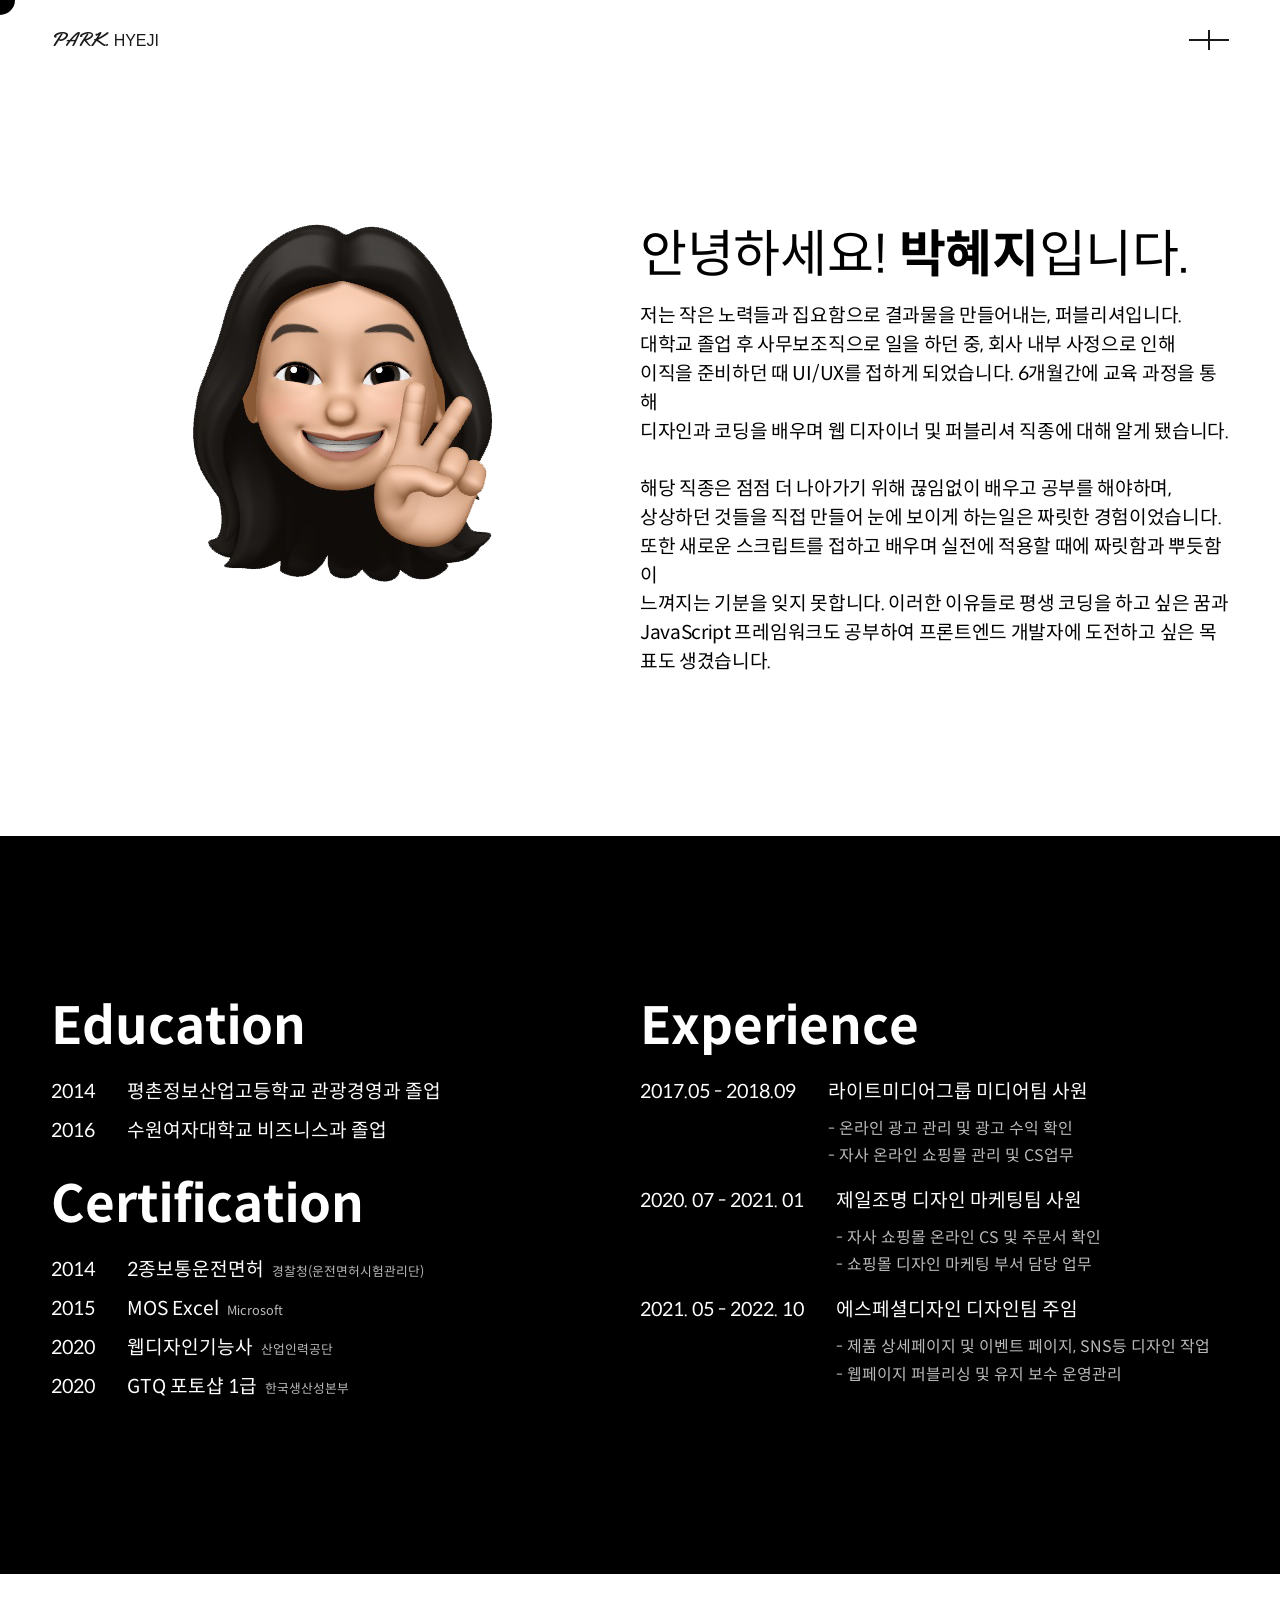
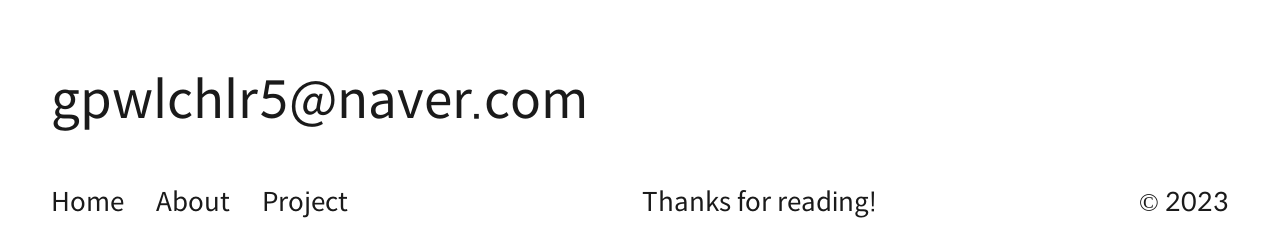
==== commit 54c5523b: "commit" ====
--- a/html/about.html
+++ b/html/about.html
@@ -67,8 +67,8 @@
                             해당 직종은 점점 더 나아가기 위해 끊임없이 배우고 공부를 해야하며,<br>
                             상상하던 것들을 직접 만들어 눈에 보이게 하는일은 짜릿한 경험이었습니다.<br>
                             또한 새로운 스크립트를 접하고 배우며 실전에 적용할 때에 짜릿함과 뿌듯함이<br>
-                            느껴지는 기분을 잊지 못합니다. 이러한 이유들로 전 평생 코딩을 하고 싶은 꿈과<br>
-                            JavaScript 프레임워크도 공부하여 프론트엔드 개발자에 도전하고 싶은 목표까지 생겼습니다.
+                            느껴지는 기분을 잊지 못합니다. 이러한 이유들로 평생 코딩을 하고 싶은 꿈과<br>
+                            JavaScript 프레임워크도 공부하여 프론트엔드 개발자에 도전하고 싶은 목표도 생겼습니다.
                         </p>
                     </div>
                 </div>
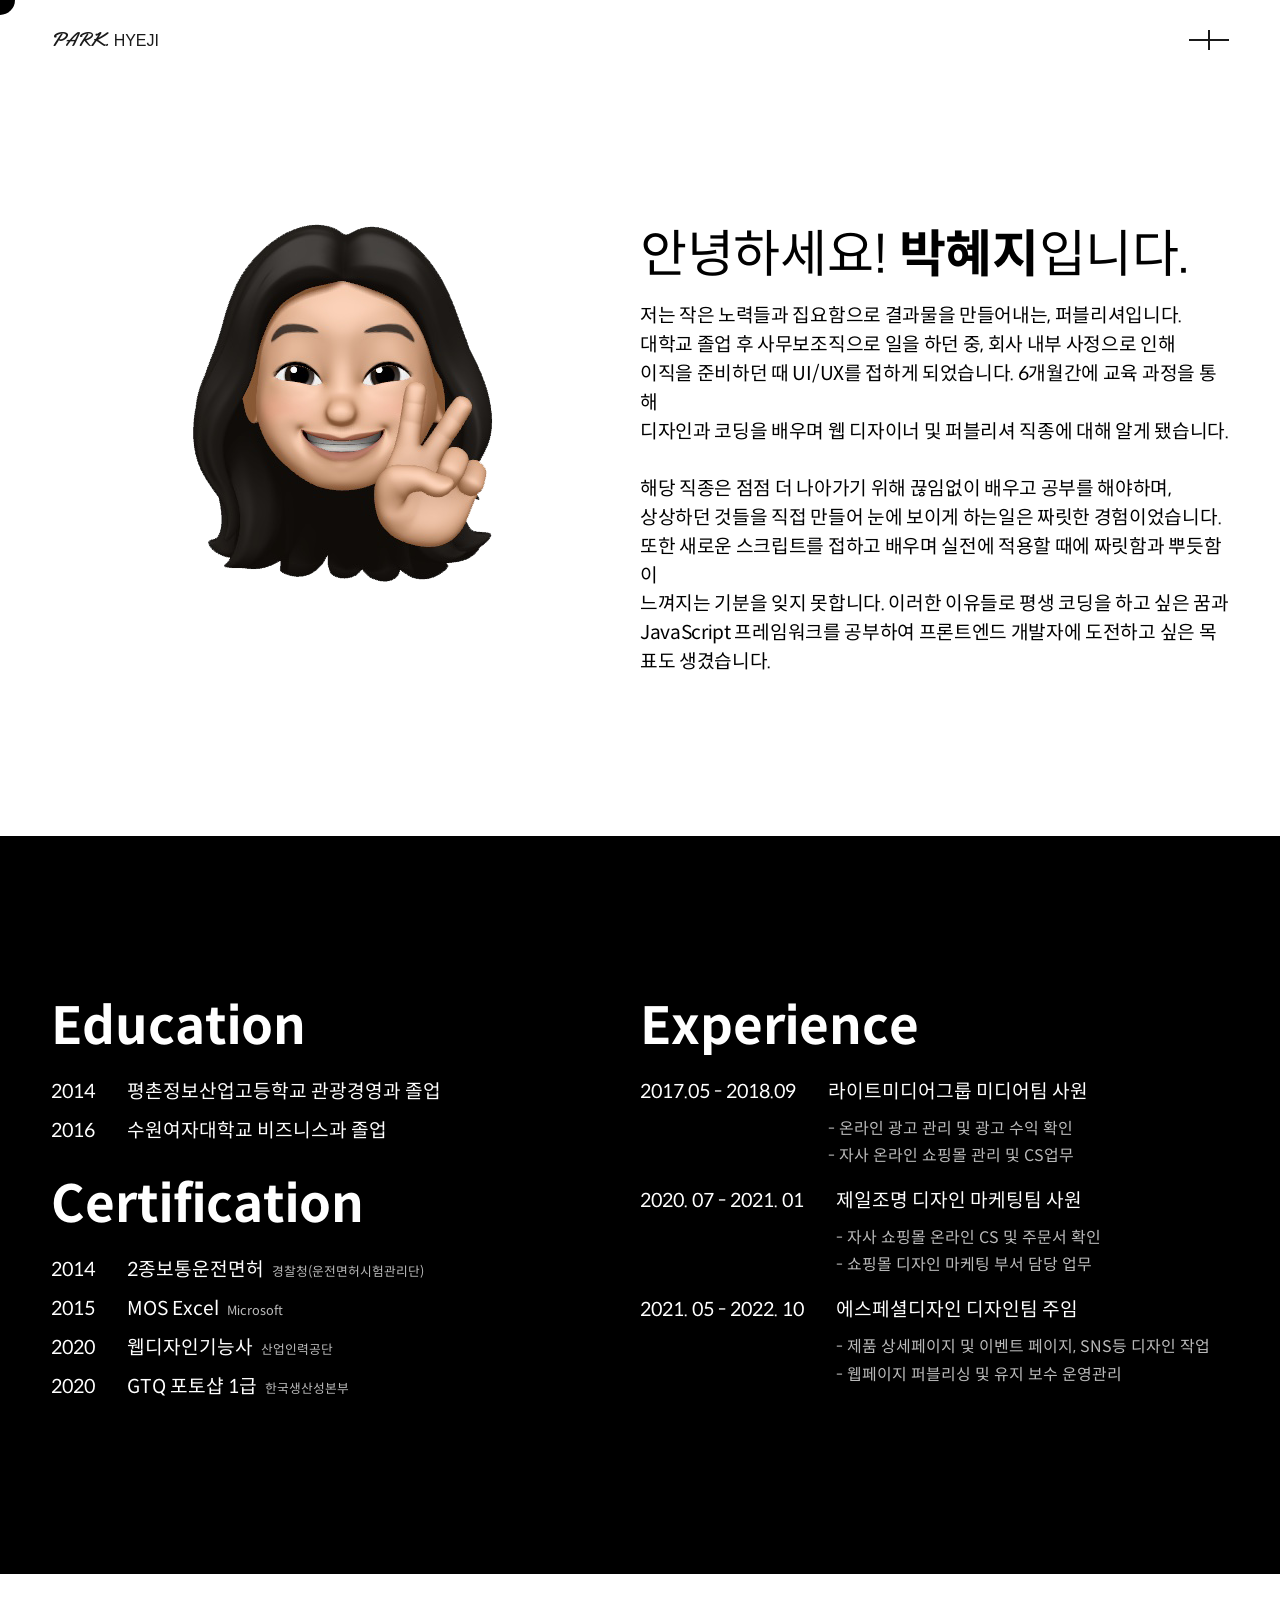
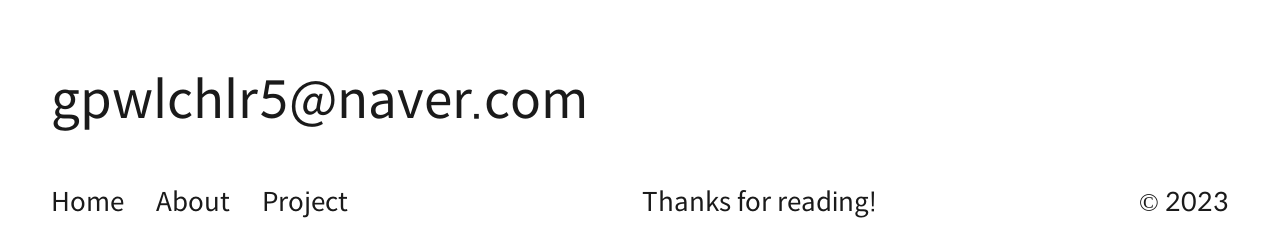
==== commit 0f8ab192: "commit" ====
--- a/html/about.html
+++ b/html/about.html
@@ -68,7 +68,7 @@
                             상상하던 것들을 직접 만들어 눈에 보이게 하는일은 짜릿한 경험이었습니다.<br>
                             또한 새로운 스크립트를 접하고 배우며 실전에 적용할 때에 짜릿함과 뿌듯함이<br>
                             느껴지는 기분을 잊지 못합니다. 이러한 이유들로 평생 코딩을 하고 싶은 꿈과<br>
-                            JavaScript 프레임워크도 공부하여 프론트엔드 개발자에 도전하고 싶은 목표도 생겼습니다.
+                            JavaScript 프레임워크를 공부하여 프론트엔드 개발자에 도전하고 싶은 목표도 생겼습니다.
                         </p>
                     </div>
                 </div>
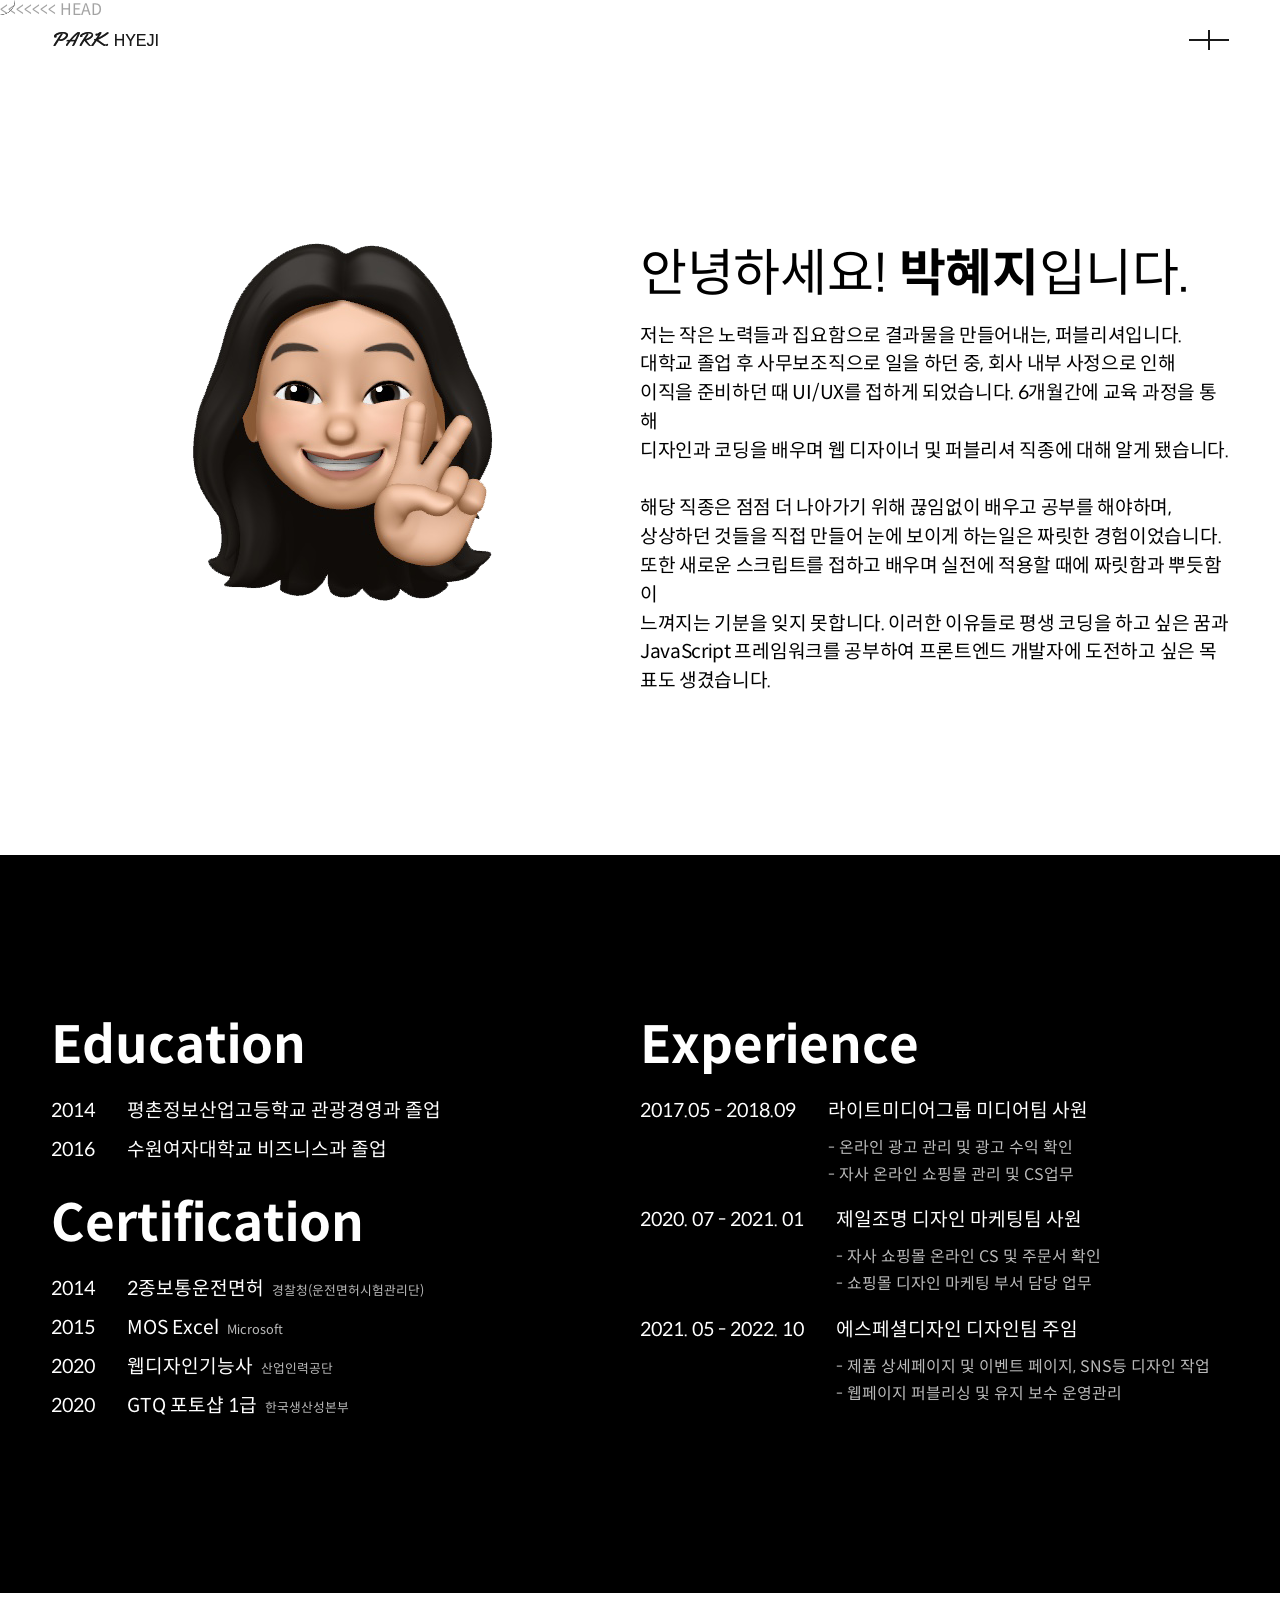
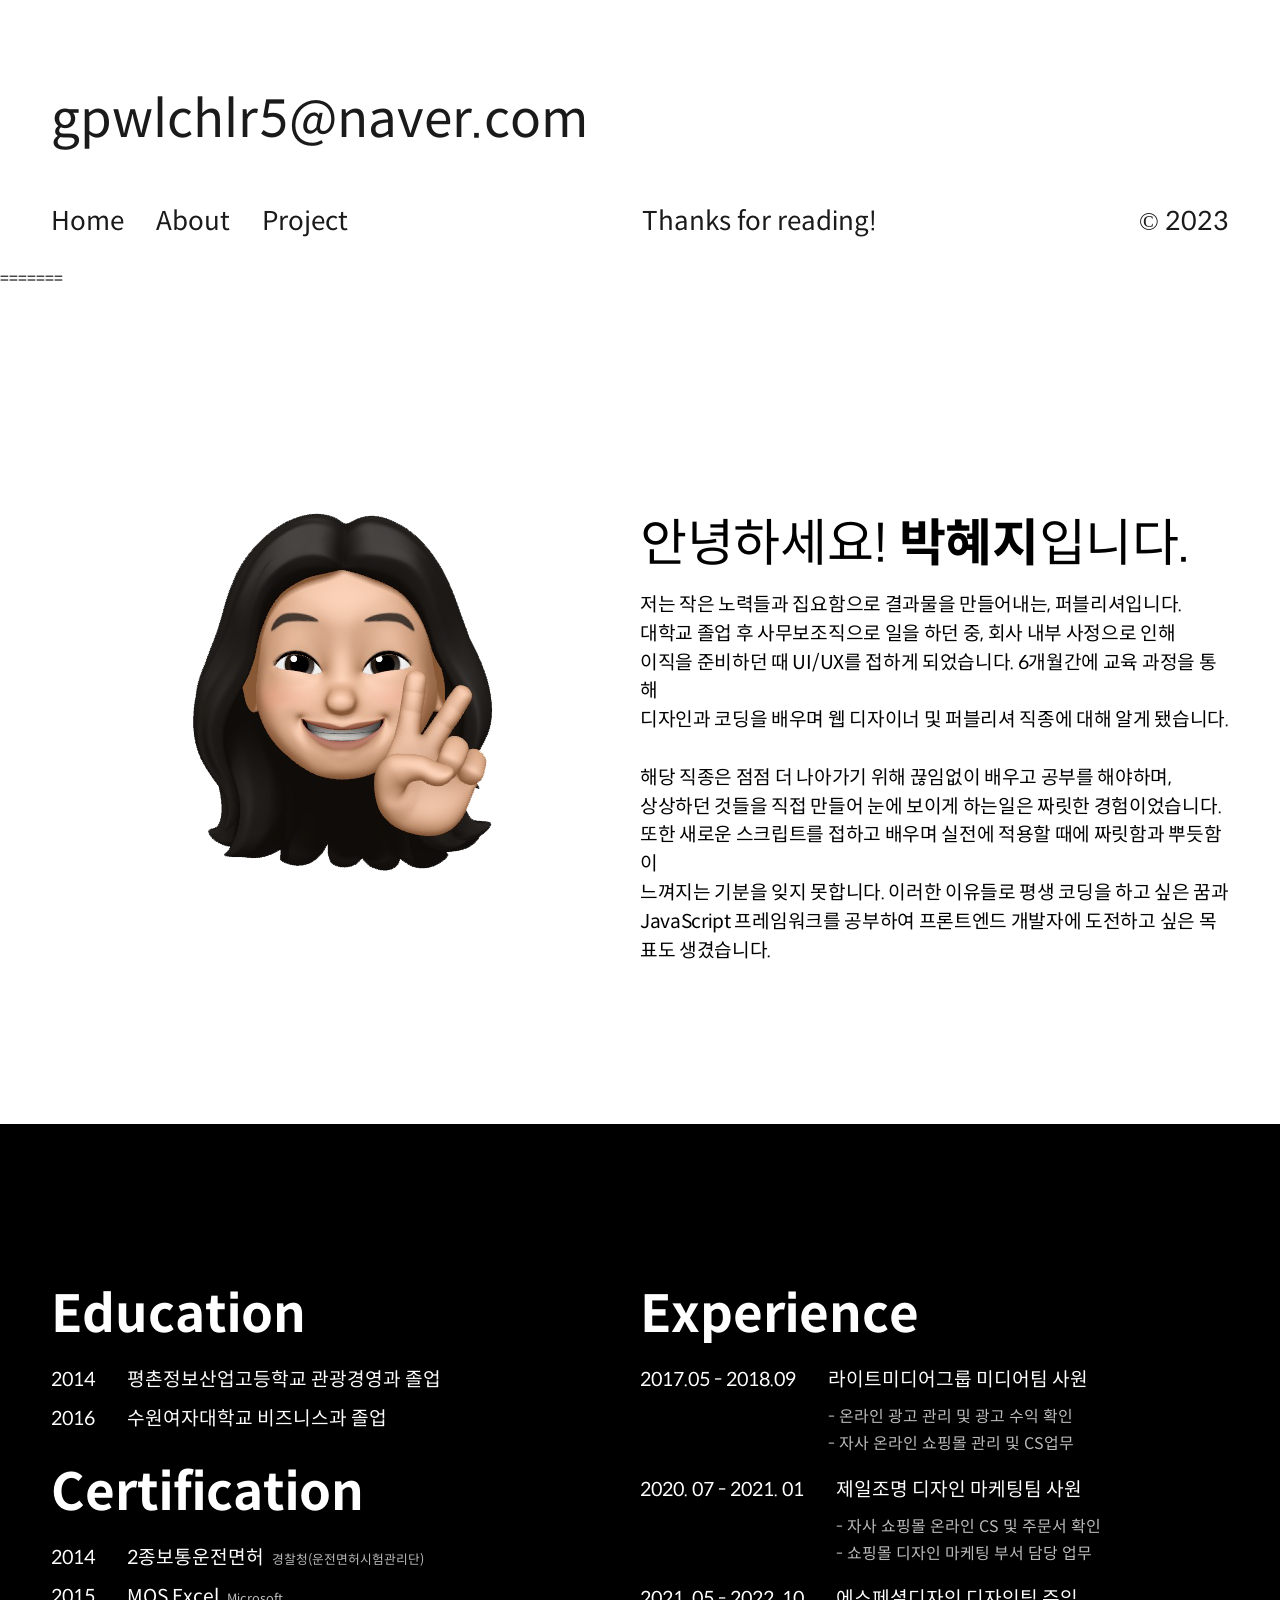
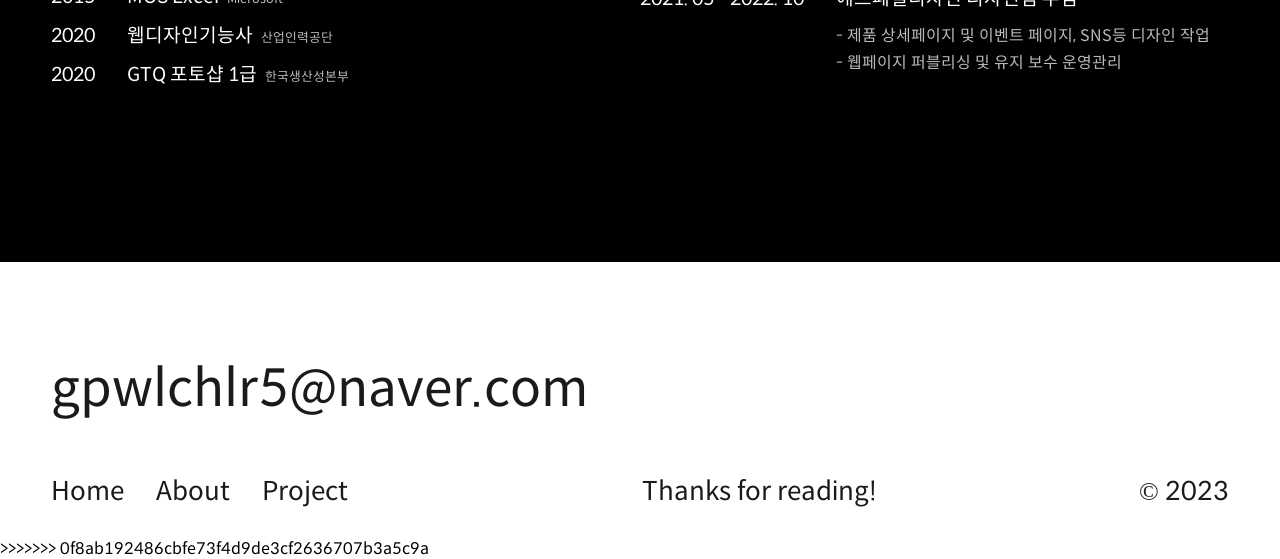
==== commit 11798bad: "commit" ====
--- a/html/about.html
+++ b/html/about.html
@@ -1,155 +1,313 @@
-<!DOCTYPE html>
-<html lang="en">
-<head>
-  <meta charset="UTF-8">
-  <meta http-equiv="X-UA-Compatible" content="IE=edge">
-  <meta name="viewport" content="width=device-width, initial-scale=1.0">
-  <title>Park Hyeji Portfolio</title>
-  <link rel="shortcut icon" href="../img/favicon.ico">
-  
-  <!-- swiper_cdn -->
-  <link rel="stylesheet" href="https://cdn.jsdelivr.net/npm/swiper@8/swiper-bundle.min.css"/>
-  <script src="https://cdn.jsdelivr.net/npm/swiper@8/swiper-bundle.min.js"></script>
-
-   <!-- web font -->
-    <script src="https://ajax.googleapis.com/ajax/libs/jquery/1.11.3/jquery.min.js"></script>
-   <link href="https://fonts.googleapis.com/css2?family=Noto+Sans+KR:wght@700&display=swap" rel="stylesheet">
-   <link href="https://fonts.googleapis.com/css2?family=Yellowtail&display=swap" rel="stylesheet">
-
-  <link rel="stylesheet" type="text/css" href="../css/font.css">
-  <link rel="stylesheet" type="text/css" href="../css/reset.css">
-  <link rel="stylesheet" type="text/css" href="../css/style.css">
-  <link rel="stylesheet" href="../css/animate.css">
-  <script src="../js/script.js"></script>
-  <script src="../js/wow.min.js"></script>
-</head>
-
-<body>
-    <div class="dot"></div>
-    <header>
-        <div id="sub_header" class="gnb bgcolor" data-color="white">
-            <h1 class="logo">
-                <a href="../index.html">
-                  <span>PARK.</span> HYEJI
-                </a>
-            </h1>
-            <div class="nav-wrap">
-                <button class="gnb-btn" aria-label="open menu"></button>
-                <div class="nav">
-                  <ul>
-                    <li><a href="../index.html">Home</a></li>
-                    <li><a href="../html/about.html">About</a></li>
-                    <li><a href="../html/project.html">Project</a></li>
-                  </ul>
-                  <div class="contact d-flex">
-                    <div class="cont-list"><p><span>M</span>gpwlchlr5@naver.com</p></div>
-                    <div class="cont-list"><p><span>T</span>010 7644 8992</p></div>
-                  </div>
-                </div>
-              </div>
-        </div>
-    </header>
-    <div id="sub-wrap">
-        <div class="about_wrap container-wr">
-            <div class="about_intro pd-b-10">
-                <div class="intro_wrap d-flex">
-                    <div class="my_img">
-                        <img src="../img/sub_about_01.png" class="w100" alt="my_img">
-                    </div>
-                    <div class="my_self">
-                        <h3>안녕하세요! <span>박혜지</span>입니다.</h3>
-                        <p>
-                            저는 작은 노력들과 집요함으로 결과물을 만들어내는, 퍼블리셔입니다.<br>
-                            대학교 졸업 후 사무보조직으로 일을 하던 중, 회사 내부 사정으로 인해<br>
-                            이직을 준비하던 때 UI/UX를 접하게 되었습니다. 6개월간에 교육 과정을 통해<br>
-                            디자인과 코딩을 배우며 웹 디자이너 및 퍼블리셔 직종에 대해 알게 됐습니다.
-                            <br><br>
-                            해당 직종은 점점 더 나아가기 위해 끊임없이 배우고 공부를 해야하며,<br>
-                            상상하던 것들을 직접 만들어 눈에 보이게 하는일은 짜릿한 경험이었습니다.<br>
-                            또한 새로운 스크립트를 접하고 배우며 실전에 적용할 때에 짜릿함과 뿌듯함이<br>
-                            느껴지는 기분을 잊지 못합니다. 이러한 이유들로 평생 코딩을 하고 싶은 꿈과<br>
-                            JavaScript 프레임워크를 공부하여 프론트엔드 개발자에 도전하고 싶은 목표도 생겼습니다.
-                        </p>
-                    </div>
-                </div>
-            </div>
-            <div class="about_info pd10">
-                <div class="info_wrap d-flex">
-                    <div class="info_left">
-                        <div class="info_txt info_edu">
-                            <h3 class="info_tit">Education</h3>
-                            <p><span class="date">2014</span>평촌정보산업고등학교 관광경영과 졸업</p>
-                            <p><span class="date">2016</span>수원여자대학교 비즈니스과 졸업</p>
-                        </div>
-                        <div class="info_txt info_cer">
-                            <h3 class="info_tit">Certification</h3>
-                            <p><span class="date">2014</span>2종보통운전면허<span class="gray_txt">경찰청(운전면허시험관리단)</span></p>
-                            <p><span class="date">2015</span>MOS Excel<span class="gray_txt">Microsoft</span></p>
-                            <p><span class="date">2020</span>웹디자인기능사<span class="gray_txt">산업인력공단</span></p>
-                            <p><span class="date">2020</span>GTQ 포토샵 1급<span class="gray_txt">한국생산성본부</span></p>
-                        </div>
-                    </div>
-                    <div class="info_right">
-                        <div class="info_txt info_exp">
-                            <h3 class="info_tit">Experience</h3>
-                            <div class="d-flex">
-                                <p><span class="date">2017.05 - 2018.09</span></p>
-                                <div>
-                                    <p>라이트미디어그룹 미디어팀 사원</p>
-                                    <div class="sub_info">
-                                        <p>- 온라인 광고 관리 및 광고 수익 확인</p>
-                                        <p>- 자사 온라인 쇼핑몰 관리 및 CS업무</p>
-                                    </div>
-                                </div>
-                            </div>
-                            <div class="d-flex">
-                                <p><span class="date">2020. 07 - 2021. 01</span></p>
-                                <div>
-                                    <p>제일조명 디자인 마케팅팀 사원</p>
-                                    <div class="sub_info">
-                                        <p>- 자사 쇼핑몰 온라인 CS 및 주문서 확인</p>
-                                        <p>- 쇼핑몰 디자인 마케팅 부서 담당 업무</p>
-                                    </div>
-                                </div>
-                            </div>
-                            <div class="d-flex">
-                                <p><span class="date">2021. 05 - 2022. 10</span></p>
-                                <div>
-                                    <p>에스페셜디자인 디자인팀 주임</p>
-                                    <div class="sub_info">
-                                        <p>- 제품 상세페이지 및 이벤트 페이지, SNS등 디자인 작업</p>
-                                        <p>- 웹페이지 퍼블리싱 및 유지 보수 운영관리 </p>
-                                    </div>
-                                </div>
-                            </div>
-                        </div>
-                    </div>
-                </div>
-            </div>
-        </div>
-        <!-- footer -->
-        <footer>
-            <div id="footer" class="footer_wrap white">
-                <div class="contact">
-                    <div>
-                    <a href="mailto:gpwlchlr5@naver.com">gpwlchlr5@naver.com</a>
-                    </div>
-                </div>
-                <div class="bottom-wrap d-flex">
-                    <div class="menu d-flex">
-                        <div class="menu-list"><a href="../index.html">Home</a></div>
-                        <div class="menu-list"><a href="../html/about.html">About</a></div>
-                        <div class="menu-list"><a href="../html/project.html">Project</a></div>
-                    </div>
-                    <div class="bottom-txt">
-                        <p>Thanks for reading!</p>
-                    </div>
-                    <div class="bottom-txt">
-                        <p>© 2023</p>
-                    </div>
-                </div>
-            </div>
-        </footer>
-    </div>
-</body>
-</html>
+<<<<<<< HEAD
+<!DOCTYPE html>
+<html lang="en">
+<head>
+  <meta charset="UTF-8">
+  <meta http-equiv="X-UA-Compatible" content="IE=edge">
+  <meta name="viewport" content="width=device-width, initial-scale=1.0">
+  <title>Park Hyeji Portfolio</title>
+  <link rel="shortcut icon" href="../img/favicon.ico">
+  
+  <!-- swiper_cdn -->
+  <link rel="stylesheet" href="https://cdn.jsdelivr.net/npm/swiper@8/swiper-bundle.min.css"/>
+  <script src="https://cdn.jsdelivr.net/npm/swiper@8/swiper-bundle.min.js"></script>
+
+   <!-- web font -->
+    <script src="https://ajax.googleapis.com/ajax/libs/jquery/1.11.3/jquery.min.js"></script>
+   <link href="https://fonts.googleapis.com/css2?family=Noto+Sans+KR:wght@700&display=swap" rel="stylesheet">
+   <link href="https://fonts.googleapis.com/css2?family=Yellowtail&display=swap" rel="stylesheet">
+
+  <link rel="stylesheet" type="text/css" href="../css/font.css">
+  <link rel="stylesheet" type="text/css" href="../css/reset.css">
+  <link rel="stylesheet" type="text/css" href="../css/style.css">
+  <link rel="stylesheet" href="../css/animate.css">
+  <script src="../js/script.js"></script>
+  <script src="../js/wow.min.js"></script>
+</head>
+
+<body>
+    <div class="dot"></div>
+    <header>
+        <div id="sub_header" class="gnb bgcolor" data-color="white">
+            <h1 class="logo">
+                <a href="../index.html">
+                  <span>PARK.</span> HYEJI
+                </a>
+            </h1>
+            <div class="nav-wrap">
+                <button class="gnb-btn" aria-label="open menu"></button>
+                <div class="nav">
+                  <ul>
+                    <li><a href="../index.html">Home</a></li>
+                    <li><a href="../html/about.html">About</a></li>
+                    <li><a href="../html/project.html">Project</a></li>
+                  </ul>
+                  <div class="contact d-flex">
+                    <div class="cont-list"><p><span>M</span>gpwlchlr5@naver.com</p></div>
+                    <div class="cont-list"><p><span>T</span>010 7644 8992</p></div>
+                  </div>
+                </div>
+              </div>
+        </div>
+    </header>
+    <div id="sub-wrap">
+        <div class="about_wrap container-wr">
+            <div class="about_intro pd-b-10">
+                <div class="intro_wrap d-flex">
+                    <div class="my_img">
+                        <img src="../img/sub_about_01.png" class="w100" alt="my_img">
+                    </div>
+                    <div class="my_self">
+                        <h3>안녕하세요! <span>박혜지</span>입니다.</h3>
+                        <p>
+                            저는 작은 노력들과 집요함으로 결과물을 만들어내는, 퍼블리셔입니다.<br>
+                            대학교 졸업 후 사무보조직으로 일을 하던 중, 회사 내부 사정으로 인해<br>
+                            이직을 준비하던 때 UI/UX를 접하게 되었습니다. 6개월간에 교육 과정을 통해<br>
+                            디자인과 코딩을 배우며 웹 디자이너 및 퍼블리셔 직종에 대해 알게 됐습니다.
+                            <br><br>
+                            해당 직종은 점점 더 나아가기 위해 끊임없이 배우고 공부를 해야하며,<br>
+                            상상하던 것들을 직접 만들어 눈에 보이게 하는일은 짜릿한 경험이었습니다.<br>
+                            또한 새로운 스크립트를 접하고 배우며 실전에 적용할 때에 짜릿함과 뿌듯함이<br>
+                            느껴지는 기분을 잊지 못합니다. 이러한 이유들로 평생 코딩을 하고 싶은 꿈과<br>
+                            JavaScript 프레임워크를 공부하여 프론트엔드 개발자에 도전하고 싶은 목표도 생겼습니다.
+                        </p>
+                    </div>
+                </div>
+            </div>
+            <div class="about_info pd10">
+                <div class="info_wrap d-flex">
+                    <div class="info_left">
+                        <div class="info_txt info_edu">
+                            <h3 class="info_tit">Education</h3>
+                            <p><span class="date">2014</span>평촌정보산업고등학교 관광경영과 졸업</p>
+                            <p><span class="date">2016</span>수원여자대학교 비즈니스과 졸업</p>
+                        </div>
+                        <div class="info_txt info_cer">
+                            <h3 class="info_tit">Certification</h3>
+                            <p><span class="date">2014</span>2종보통운전면허<span class="gray_txt">경찰청(운전면허시험관리단)</span></p>
+                            <p><span class="date">2015</span>MOS Excel<span class="gray_txt">Microsoft</span></p>
+                            <p><span class="date">2020</span>웹디자인기능사<span class="gray_txt">산업인력공단</span></p>
+                            <p><span class="date">2020</span>GTQ 포토샵 1급<span class="gray_txt">한국생산성본부</span></p>
+                        </div>
+                    </div>
+                    <div class="info_right">
+                        <div class="info_txt info_exp">
+                            <h3 class="info_tit">Experience</h3>
+                            <div class="d-flex">
+                                <p><span class="date">2017.05 - 2018.09</span></p>
+                                <div>
+                                    <p>라이트미디어그룹 미디어팀 사원</p>
+                                    <div class="sub_info">
+                                        <p>- 온라인 광고 관리 및 광고 수익 확인</p>
+                                        <p>- 자사 온라인 쇼핑몰 관리 및 CS업무</p>
+                                    </div>
+                                </div>
+                            </div>
+                            <div class="d-flex">
+                                <p><span class="date">2020. 07 - 2021. 01</span></p>
+                                <div>
+                                    <p>제일조명 디자인 마케팅팀 사원</p>
+                                    <div class="sub_info">
+                                        <p>- 자사 쇼핑몰 온라인 CS 및 주문서 확인</p>
+                                        <p>- 쇼핑몰 디자인 마케팅 부서 담당 업무</p>
+                                    </div>
+                                </div>
+                            </div>
+                            <div class="d-flex">
+                                <p><span class="date">2021. 05 - 2022. 10</span></p>
+                                <div>
+                                    <p>에스페셜디자인 디자인팀 주임</p>
+                                    <div class="sub_info">
+                                        <p>- 제품 상세페이지 및 이벤트 페이지, SNS등 디자인 작업</p>
+                                        <p>- 웹페이지 퍼블리싱 및 유지 보수 운영관리 </p>
+                                    </div>
+                                </div>
+                            </div>
+                        </div>
+                    </div>
+                </div>
+            </div>
+        </div>
+        <!-- footer -->
+        <footer>
+            <div id="footer" class="footer_wrap white">
+                <div class="contact">
+                    <div>
+                    <a href="mailto:gpwlchlr5@naver.com">gpwlchlr5@naver.com</a>
+                    </div>
+                </div>
+                <div class="bottom-wrap d-flex">
+                    <div class="menu d-flex">
+                        <div class="menu-list"><a href="../index.html">Home</a></div>
+                        <div class="menu-list"><a href="../html/about.html">About</a></div>
+                        <div class="menu-list"><a href="../html/project.html">Project</a></div>
+                    </div>
+                    <div class="bottom-txt">
+                        <p>Thanks for reading!</p>
+                    </div>
+                    <div class="bottom-txt">
+                        <p>© 2023</p>
+                    </div>
+                </div>
+            </div>
+        </footer>
+    </div>
+</body>
+</html>
+=======
+<!DOCTYPE html>
+<html lang="en">
+<head>
+  <meta charset="UTF-8">
+  <meta http-equiv="X-UA-Compatible" content="IE=edge">
+  <meta name="viewport" content="width=device-width, initial-scale=1.0">
+  <title>Park Hyeji Portfolio</title>
+  <link rel="shortcut icon" href="../img/favicon.ico">
+  
+  <!-- swiper_cdn -->
+  <link rel="stylesheet" href="https://cdn.jsdelivr.net/npm/swiper@8/swiper-bundle.min.css"/>
+  <script src="https://cdn.jsdelivr.net/npm/swiper@8/swiper-bundle.min.js"></script>
+
+   <!-- web font -->
+    <script src="https://ajax.googleapis.com/ajax/libs/jquery/1.11.3/jquery.min.js"></script>
+   <link href="https://fonts.googleapis.com/css2?family=Noto+Sans+KR:wght@700&display=swap" rel="stylesheet">
+   <link href="https://fonts.googleapis.com/css2?family=Yellowtail&display=swap" rel="stylesheet">
+
+  <link rel="stylesheet" type="text/css" href="../css/font.css">
+  <link rel="stylesheet" type="text/css" href="../css/reset.css">
+  <link rel="stylesheet" type="text/css" href="../css/style.css">
+  <link rel="stylesheet" href="../css/animate.css">
+  <script src="../js/script.js"></script>
+  <script src="../js/wow.min.js"></script>
+</head>
+
+<body>
+    <div class="dot"></div>
+    <header>
+        <div id="sub_header" class="gnb bgcolor" data-color="white">
+            <h1 class="logo">
+                <a href="../index.html">
+                  <span>PARK.</span> HYEJI
+                </a>
+            </h1>
+            <div class="nav-wrap">
+                <button class="gnb-btn" aria-label="open menu"></button>
+                <div class="nav">
+                  <ul>
+                    <li><a href="../index.html">Home</a></li>
+                    <li><a href="../html/about.html">About</a></li>
+                    <li><a href="../html/project.html">Project</a></li>
+                  </ul>
+                  <div class="contact d-flex">
+                    <div class="cont-list"><p><span>M</span>gpwlchlr5@naver.com</p></div>
+                    <div class="cont-list"><p><span>T</span>010 7644 8992</p></div>
+                  </div>
+                </div>
+              </div>
+        </div>
+    </header>
+    <div id="sub-wrap">
+        <div class="about_wrap container-wr">
+            <div class="about_intro pd-b-10">
+                <div class="intro_wrap d-flex">
+                    <div class="my_img">
+                        <img src="../img/sub_about_01.png" class="w100" alt="my_img">
+                    </div>
+                    <div class="my_self">
+                        <h3>안녕하세요! <span>박혜지</span>입니다.</h3>
+                        <p>
+                            저는 작은 노력들과 집요함으로 결과물을 만들어내는, 퍼블리셔입니다.<br>
+                            대학교 졸업 후 사무보조직으로 일을 하던 중, 회사 내부 사정으로 인해<br>
+                            이직을 준비하던 때 UI/UX를 접하게 되었습니다. 6개월간에 교육 과정을 통해<br>
+                            디자인과 코딩을 배우며 웹 디자이너 및 퍼블리셔 직종에 대해 알게 됐습니다.
+                            <br><br>
+                            해당 직종은 점점 더 나아가기 위해 끊임없이 배우고 공부를 해야하며,<br>
+                            상상하던 것들을 직접 만들어 눈에 보이게 하는일은 짜릿한 경험이었습니다.<br>
+                            또한 새로운 스크립트를 접하고 배우며 실전에 적용할 때에 짜릿함과 뿌듯함이<br>
+                            느껴지는 기분을 잊지 못합니다. 이러한 이유들로 평생 코딩을 하고 싶은 꿈과<br>
+                            JavaScript 프레임워크를 공부하여 프론트엔드 개발자에 도전하고 싶은 목표도 생겼습니다.
+                        </p>
+                    </div>
+                </div>
+            </div>
+            <div class="about_info pd10">
+                <div class="info_wrap d-flex">
+                    <div class="info_left">
+                        <div class="info_txt info_edu">
+                            <h3 class="info_tit">Education</h3>
+                            <p><span class="date">2014</span>평촌정보산업고등학교 관광경영과 졸업</p>
+                            <p><span class="date">2016</span>수원여자대학교 비즈니스과 졸업</p>
+                        </div>
+                        <div class="info_txt info_cer">
+                            <h3 class="info_tit">Certification</h3>
+                            <p><span class="date">2014</span>2종보통운전면허<span class="gray_txt">경찰청(운전면허시험관리단)</span></p>
+                            <p><span class="date">2015</span>MOS Excel<span class="gray_txt">Microsoft</span></p>
+                            <p><span class="date">2020</span>웹디자인기능사<span class="gray_txt">산업인력공단</span></p>
+                            <p><span class="date">2020</span>GTQ 포토샵 1급<span class="gray_txt">한국생산성본부</span></p>
+                        </div>
+                    </div>
+                    <div class="info_right">
+                        <div class="info_txt info_exp">
+                            <h3 class="info_tit">Experience</h3>
+                            <div class="d-flex">
+                                <p><span class="date">2017.05 - 2018.09</span></p>
+                                <div>
+                                    <p>라이트미디어그룹 미디어팀 사원</p>
+                                    <div class="sub_info">
+                                        <p>- 온라인 광고 관리 및 광고 수익 확인</p>
+                                        <p>- 자사 온라인 쇼핑몰 관리 및 CS업무</p>
+                                    </div>
+                                </div>
+                            </div>
+                            <div class="d-flex">
+                                <p><span class="date">2020. 07 - 2021. 01</span></p>
+                                <div>
+                                    <p>제일조명 디자인 마케팅팀 사원</p>
+                                    <div class="sub_info">
+                                        <p>- 자사 쇼핑몰 온라인 CS 및 주문서 확인</p>
+                                        <p>- 쇼핑몰 디자인 마케팅 부서 담당 업무</p>
+                                    </div>
+                                </div>
+                            </div>
+                            <div class="d-flex">
+                                <p><span class="date">2021. 05 - 2022. 10</span></p>
+                                <div>
+                                    <p>에스페셜디자인 디자인팀 주임</p>
+                                    <div class="sub_info">
+                                        <p>- 제품 상세페이지 및 이벤트 페이지, SNS등 디자인 작업</p>
+                                        <p>- 웹페이지 퍼블리싱 및 유지 보수 운영관리 </p>
+                                    </div>
+                                </div>
+                            </div>
+                        </div>
+                    </div>
+                </div>
+            </div>
+        </div>
+        <!-- footer -->
+        <footer>
+            <div id="footer" class="footer_wrap white">
+                <div class="contact">
+                    <div>
+                    <a href="mailto:gpwlchlr5@naver.com">gpwlchlr5@naver.com</a>
+                    </div>
+                </div>
+                <div class="bottom-wrap d-flex">
+                    <div class="menu d-flex">
+                        <div class="menu-list"><a href="../index.html">Home</a></div>
+                        <div class="menu-list"><a href="../html/about.html">About</a></div>
+                        <div class="menu-list"><a href="../html/project.html">Project</a></div>
+                    </div>
+                    <div class="bottom-txt">
+                        <p>Thanks for reading!</p>
+                    </div>
+                    <div class="bottom-txt">
+                        <p>© 2023</p>
+                    </div>
+                </div>
+            </div>
+        </footer>
+    </div>
+</body>
+</html>
+>>>>>>> 0f8ab192486cbfe73f4d9de3cf2636707b3a5c9a
--- a/css/style.css
+++ b/css/style.css
@@ -1,515 +1,515 @@
-@charset "utf-8";
-body { width:100%; height:100%;transition: background-color 1s ease; background-color:#fff; margin: 0; font-family: 'Neue Montreal','Inter','Spoqa Han Sans Neo','sans-serif'; line-height: 1.2; overflow-x: hidden; }
-
-/* colours */
-.color-black { background-color: #000; }
-.color-white { background-color: #fff; }
-
-/* 공통 CSS */
-.d-flex { display: flex; }
-.align-items-start { align-items: flex-start; }
-.align-items-center { align-items: center; }
-.border-left { border-left: 1px solid #ddd; }
-.border-right { border-right: 1px solid #ddd; }
-.w100 { max-width: 100%; }
-.d-block { display: block; }
-.top0 { top: 0 !important; }
-.pd10 { padding: 10rem 0; }
-.pd-t-10 { padding-top: 10rem; }
-.pd-b-10 { padding-bottom: 10rem; }
-/* 공통 font css */
-.ft-bold { font-weight: bold; }
-.ft-italic { font-style: italic; }
-.ft-spoqa { font-family: 'Spoqa Han Sans Neo',sans-serif; letter-spacing: -.05rem; }
-.ft-300 { font-weight: 300; }
-.ft-Noto { font-family: 'Noto Sans KR', sans-serif; }
-.text-center { text-align: center; }
-/* 공통 root 적용 */
-:root {
-	--gap: 120px;
-	/* size */
-	--gutter-size: 2vw;
-	--height-space: 20vh;
-}
-
-
-/*★★★메인★★★*/
-/* content */
-#content { margin: 0 calc(var(--gutter-size) * 2); }
-#intro { width: 100%; margin-bottom: 10px; }
-#intro-title { display: flex; flex-direction: column; font-family: 'Inter',sans-serif; justify-content: center;	margin: calc(var(--height-space)) 0 calc(100% / 10) 0; text-align: center; line-height: 1; font-size: 6em; font-weight: 400; letter-spacing: -.05em;}
-/*#intro-title { display: flex; flex-direction: column; font-family: 'Gilda Display',sans-serif; justify-content: center; margin: calc(var(--height-space) * 1.5) 0 calc(100% / 40) 0; line-height: 1; font-size: 7em; font-weight: 500; }*/
-#intro-title .main-title-text { display:block; }
-#intro-title .text-plane {margin: -0.25em; padding: 0.25em; display: block;}
-#intro .intro-desc { text-align: left; }
-#intro .intro-desc .text-plane p { letter-spacing: -0.03rem; padding: 0.25em; }
-#intro .intro-desc .text-plane p.about-tit { font-size: 24px; }
-#intro .intro-desc .text-plane p.about-sub-tit { font-size: 16px; }
-.main-title-text { display: block; margin: -0.25em; padding: 0.25em;}
-.main-vedio { width: 100%; height: 700px; overflow: hidden; margin-bottom: 40px; }
-
-/* 퍼블리싱 */
-#project-wrap { margin: calc(var(--height-space)) 0 20rem 0; }
-#project-wrap .project-container { border-top: 1px solid #ddd; }
-.row-inside { flex-wrap: wrap;  }
-.row-sidebar {flex: 0 0 auto; width: 33.33333333%; min-height: 3390px; }
-.row-sidebar .row-controls{ position: -webkit-sticky; position: sticky; top: 0; left: 0; padding: 3rem 0 0 0; top: 20px; }
-.row-sidebar .row-controls p { font-size: 46px; font-weight: 300; letter-spacing: -.02em; font-weight: 400; line-height: 110%; font-family: 'Neue Montreal',sans-serif; }
-.row-contents {flex: 0 0 auto; width: 66.66666667%; letter-spacing: -.02em;  border-left: 1px solid #ddd;}
-.row-item { position: relative; border-bottom: 1px solid #ddd; }
-.row-item:last-child { border-bottom: 0; }
-.row-item > a.item-box h3{ font-family: 'Neue Montreal',sans-serif; margin-right: 40px; font-size: 32px; font-weight: 700; line-height: 110%; display: block;flex: 0 0 auto;}
-.name { position: relative; }
-.name:before{width: 0%; transition: width 0.3s; transform: translateX(-50%); position: absolute; bottom: -6px;left: 50%; height: 4px; background: #1a1a1a; content: ''; display: block;}
-.row-item > a.item-box:hover .name:before{width:100%; transition: width 0.3s;}
-.row-item > a.item-box h3 .no { font-size: 16px; display: inline-block; margin-top: -10px; color: #bbb; font-weight: 600; vertical-align: text-top; margin-left: 10px; font-style: italic; }
-.row-item > a img { max-width: 100%;}
-/*.row-item > a img { max-width: 100%;object-fit:cover; transform:scale(1.0); transition: transform .5s;  }
-.row-item > a img:hover {transform:scale(1.3);transition: transform .5s;}*/
-.web-pb {  }
-.txt-wrap { position: relative; justify-content: space-between; height: 100%; flex-direction: column; display: flex; }
-.txt-wrap img.arrow { width: 20px; position: absolute; right: 0; top: 5px; }
-.padding-all { padding: 2.4rem; }
-.pl-pr-pt { padding-top: 2.4rem; padding-bottom: 2.4rem; padding-left: 2.4rem; }
-.item-txt { margin-top: 3rem ;font-family: 'Spoqa Han Sans Neo',sans-serif; word-break:keep-all; font-size: 15px; font-weight: 400; letter-spacing: -.05em; line-height: 150%;  }
-.w-660 { position: relative; width: 660rem; margin-bottom: 0;}
-/* 디자인 */
-#design-wrap { padding-bottom: 80px; color:#fff; }
-#design-wrap .design-slide {border-top: 1px solid rgba(255,255,255,.5); border-bottom: 1px solid rgba(255,255,255,.5);}
-.cont-wrap { position: relative; } 
-.d-lbox { width: 30%; padding: 50px 0; flex-direction: column; justify-content: space-between; }
-.d-lbox .title-box p{ font-family: 'Neue Montreal',sans-serif; font-size: 46px; }
-.d-rbox { width: 70%;  padding: 50px 0 50px 50px; border-left: 1px solid rgba(255,255,255,.5); }
-.d-rbox .main-design-list {}
-.d-rbox .main-design-list .swiper-slide {}
-.swiper-slide img { max-width: 100%; }
-.design-box { display: block; color: #fff; font-family: 'Neue Montreal',sans-serif; }
-.design-box .design-txt { margin-top: 20px; }
-.swiper-button-prev { background: url("../img/prev_b.png") no-repeat; background-size: 100% auto; background-position: center; width: 50px;	left:0;}
-.swiper-button-prev:hover {	background: url("../img/prev_b_on.png") no-repeat; background-size: 100% auto; background-position: center; width: 50px; left:0; transition: all 0.5s ease-out; }
-.swiper-button-next { background: url("../img/next_b.png") no-repeat; background-size: 100% auto; background-position: center; width: 50px; left:60px; }
-.swiper-button-next:hover { background: url("../img/next_b_on.png") no-repeat; background-size: 100% auto; background-position: center; width: 50px; left:60px; transition: all 0.5s ease-out; }
-.swiper-button-next, .swiper-button-prev { top:unset; bottom: 50px;}
-.swiper-button-next::after,
-.swiper-button-prev::after { display: none;}  
-.swiper-pagination { width:auto; font-family: 'Neue Montreal',sans-serif; font-size: 14px; bottom:100px; font-weight: 100; }
-.slider__vertical-line {background: hsla(0,0%,100%,.35); display: block; height: calc(100% - 2px); left: 28.8919413919vw; position: absolute; top: 1px; transform: scaleY(0); transform-origin: left top; width: 1px; will-change: transform;}
-
-/* ★★★서브페이지★★★ */
-#sub-wrap {}
-.close {}
-.close img { width: 26px; }
-.container-wr { padding-top: 14rem; }
-.inner-box { width: 100%; margin: 0 auto; position: relative; }
-.container-wr .sub-visual .inner-box { overflow: hidden; height: 100vh; }
-.sub-bg img { width: auto !important; position: relative; left: 50%; transform: translateX(-50%);}
-.main-project { color: #fff; margin-top: 6rem; }
-.main-project p { font-size: 18px; font-weight: lighter; padding: 4px 0; }
-.main-project span { display:inline-block; font-weight: bold; opacity: 80%; width: 80px; }
-.container-wr .sb-title{position: absolute; left: 50%; top: 50%; transform: translate(-50%,-50%); color: #fff; font-size: 82px;}
-.container-wr .scroll-w { position: absolute; left: 50%; bottom: 0; transform: translateX(-50%); color: #fff;}
-.container-wr .scroll-w .scroll-text{display: inline-block; vertical-align: top; writing-mode: vertical-rl; text-orientation: mixed; position: absolute; top: 0; right: 3px; transform: rotate(180deg); -ms-transform: rotate(180deg); -webkit-transform: rotate(180deg); transform-origin: center;}
-.container-wr .scroll-w span.scroll-line{display: inline-block; width: 1px; height: 100px; background-color: #fff;}
-.container-wr .scroll-b { position: absolute; left: 50%; bottom: 0; transform: translateX(-50%); color: #1a1a1a;}
-.container-wr .scroll-b .scroll-text{display: inline-block; vertical-align: top; writing-mode: vertical-rl; text-orientation: mixed; position: absolute; top: 0; right: 3px; transform: rotate(180deg); -ms-transform: rotate(180deg); -webkit-transform: rotate(180deg); transform-origin: center;}
-.container-wr .scroll-b span.scroll-line{display: inline-block; width: 1px; height: 100px; background-color: #1a1a1a;}
-
-/* 스타홀스 서브페이지 */
-.sub-content { position: relative; }
-.starhorse { color: #fff; background-color: #000; }
-.starhorse .sub-visual { position:relative;background: url('../img/sub_starhorse_01.jpg')0 0 / cover no-repeat; width: 100%; height:100vh; }
-.starhorse .sub-visual-txt {margin:0 calc(var(--gutter-size) * 2);padding-top: 140px; }
-.starhorse .sub-visual-txt .main-tit{ font-size: 120px; line-height: 1; margin-bottom: 2.5rem; }
-.starhorse .sub-visual-txt .main-sub { font-weight: lighter; line-height: 1.6rem; }
-.shItem_01 { position: absolute; top: -60px; right: 0; width:90%; z-index: 1;}
-.starhorse .sub-wireframe > img { margin-top: 15rem; }
-.starhorse .sub-text { position: absolute; top: 30%; left: 0; width: 100%; align-items: flex-start; padding: 0 calc(var(--gutter-size)*2); }
-.starhorse .sub-t-tit { font-size: 60px; width: 40%; line-height: 1; }
-.starhorse .sub-t-txt { font-size: 18px; width: 60%; line-height: 1.6rem; padding-right: 12rem; word-break: keep-all; }
-.shItem_02 { margin-top: 10rem; }
-.starhorse .sub-main { background: url('../img/sub_starhorse_03.jpg') 0 0 / cover no-repeat; width: 100%; margin-top: 10rem; padding-bottom: 10rem; }
-.shItem_04, .shItem_07 { margin-top: 10rem; }
-.starhorse .sub-typo-color {margin-top: 10rem;}
-.starhorse .sub-typo-color .typo {margin: 0 calc(var(--gutter-size) * 5.2) 8rem;}
-.starhorse .sub-typo-color .typo .typo-font { width: 100%; }
-.starhorse .sub-typo-color .typo .typo-font > div { width: 50%; }
-.starhorse .sub-typo-color .typo .typo-font .typo-sub .typo-type { color: #a3a3a3; font-size: 20px; padding-bottom: 2rem; }
-.starhorse .sub-typo-color .typo .typo-font .typo-sub .ft-bold { font-size: 48px; line-height: 1; }
-.starhorse .sub-typo-color .typo .typo-font .typo-sub .ft-reg { font-size: 32px; padding-bottom: 1.5rem; }
-.starhorse .sub-typo-color .color > p {margin: 0 calc(var(--gutter-size) * 5.2);}
-.typo-tit { font-size: 40px; padding-bottom: 2.5rem; }
-.starhorse .sub-inquiry .sub-inquiry-img {}
-.starhorse .sub-inquiry .sub-inquiry-img img:nth-child(2n),
-.starhorse .sub-inquiry .sub-inquiry-img img:last-child { margin-top: -10rem; }
-.starhorse .sub-another .sub-t-tit { width:100%; margin-bottom: 5rem; }
-.starhorse .sub-mobile { margin-top: 10rem; padding-bottom: 10rem; }
-.starhorse .sub-inquiry .sub-text { top: 10%; left: revert; right: 0; text-align: right; }
-.starhorse .sub-inquiry .sub-text .sub-t-tit { width: unset; margin-bottom: 2.5rem; }
-.starhorse .sub-inquiry .sub-text .sub-t-txt { width: unset; padding-right: 0; }
-.starhorse .sub-prediction .sub-text { top: 10%; }
-.starhorse .sub-prediction .sub-text .sub-t-tit { width: unset; margin-bottom: 2.5rem; }
-.starhorse .sub-prediction .sub-prediction-img img:nth-child(2n),
-.starhorse .sub-prediction .sub-prediction-img img:last-child { margin-top: -10rem; }
-
-
-/* 소마요가 서브페이지 */
-.somayoga {}
-.somayoga .sub-content { padding: 5rem 0 10rem; }
-.somayoga .sub-visual { position:relative; background: url('../img/sub_soma_01.jpg') 0 0 / cover no-repeat; width: 100%; height: 100vw; }
-.somayoga .sub-visual .sub-main-txt { position: absolute; top: 41%; color: #fff; margin: 0 calc(var(--gutter-size) * 2); } 
-.somayoga .sub-visual .sub-main-txt .sub-main-tit { margin-bottom: 6rem; }
-.somayoga .sub-visual .sub-main-txt .sub-main-tit h1 { color: #fff; font-size: 10rem; font-family: 'Outfit',sans-serif; font-weight: 800; line-height: 1; }
-.somayoga .sub-visual .sub-main-txt .sub-main-tit h1:nth-child(2n) { margin-left: 18rem; }
-.somayoga .sub-visual .sub-main-txt .sub-main-tit img { width: 60%; }
-.somayoga .sub-visual .sub-main-txt p.main-sub { font-weight: lighter; line-height: 1.8rem; margin-bottom: 6rem; font-size: 20px; }
-.somayoga .sub-visual .sub-main-txt .main-project { text-align: center; }
-.somayoga .sub-visual .sub-main-txt .main-project > ul {}
-.somayoga .sub-visual .sub-main-txt .main-project > ul > li { padding:0 2rem; position: relative; }
-.somayoga .sub-visual .sub-main-txt .main-project > ul > li:first-child { padding-left: 0; }
-.somayoga .sub-visual .sub-main-txt .main-project > ul > li::after { content: ''; width: 1px; height: 40px; background: rgba(255,255,255,.8); position: absolute; right: 0; top: 50%; transform: translateY(-50%); }
-.somayoga .sub-visual .sub-main-txt .main-project > ul > li:last-child::after { display: none; }
-.somayoga .sub-old-ds{}
-.somayoga .sub-old-ds .sub-old-wrap {}
-.somayoga .sub-old-ds .sub-old-wrap .old-inner { padding-bottom:4rem; margin: 0 calc(var(--gutter-size) * 2); align-items: center; justify-content: space-between;}
-.somayoga .sub-old-ds .sub-old-wrap .old-inner:last-child { padding-bottom: 0; }
-.soma_icon { width: 30px; }
-.old-img { width: 65%; }
-.old-text { width: 30%; }
-.somayoga .sub-old-ds .old-content { }
-.somayoga .sub-old-ds .old-content .en_txt { font-family: 'Outfit',sans-serif; font-weight: bold; font-size: 3rem; padding-bottom: 1.4rem; }
-.somayoga .sub-old-ds .old-content .ko_txt { font-size: 18px; line-height: 1.4rem;  }
-.somayoga .sub-ds-conc { background: #42705c; color: #fff; }
-.somayoga .sub-ds-conc .sub-project-txt { text-align: center; margin-top: 2rem; }
-.somayoga .sub-ds-conc .sub-project-txt .project-en-tit { font-family: 'Outfit',sans-serif; font-weight: 500; font-size: 2rem; padding-bottom: 2rem; }
-.somayoga .sub-ds-conc .sub-project-txt .project-ko-tit { font-size: 1.6rem; padding-bottom: 1rem; }
-.somayoga .sub-ds-conc .sub-project-txt .project-text { font-size: 1rem; }
-.somayoga .sub-ds-conc .sub-project-txt .project-text span { font-weight: bold; }
-.somayoga .sub-color { height: 800px; overflow: hidden; padding: 0; }
-.somayoga .sub-color .color-wrap { width: 60%; }
-.somayoga .sub-color .color-box { flex-wrap: wrap; }
-.somayoga .sub-color .color-box > li { width: 50%; height: 400px; position: relative; }
-.somayoga .sub-color .color-box > li > p { position: absolute; bottom: 2rem; right: 2rem; color: #bbbbbb; font-family: 'Outfit',sans-serif; font-size: 20px; }
-.somayoga .sub-color .color-box > li.box01 {background: #fff;}
-.somayoga .sub-color .color-box > li.box02 { background: #F7F5F1;}
-.somayoga .sub-color .color-box > li.box03 { background: #E8E2D9;}
-.somayoga .sub-color .color-box > li.box04 { background: #42705c;}
-.somayoga .sub-color .color-img { width: 40%; }
-.somayoga .sub-color .color-img img {height: 800px; object-fit: cover; width: 100%;}
-.somayoga .sub-main { background: url('../img/sub_soma_02.jpg') 0 0 / cover no-repeat; width: 100%; }
-.sub-line-text-w {margin: 0 calc(var(--gutter-size) * 2) 8rem;}
-.sub-line-text-w.white .sub-line-text { border-bottom: 4px solid #fff;}
-.sub-line-text {justify-content: space-between; border-bottom: 4px solid #1a1a1a;}
-.sub-line-text-w.white .sub-line-text h4 { color:#fff; }
-.sub-line-text h4 { font-family: 'Outfit',sans-serif; font-size: 80px;}
-.sub-line-text-w > p { margin-top: 2rem; }
-.sub-line-sub { font-size: 20px; line-height: 2rem; }
-
-
-/* 스웨트 서브페이지 */
-.sweat { background: #000; color:#fff;  }
-.sweat a { color: #fff; }
-.sweat .sub_visual { margin: 0 calc(var(--gutter-size) * 2); justify-content: space-between; padding-bottom: 4rem; align-items: flex-end; }
-.sweat .sub_visual .main_tit {  }
-.sweat .sub_visual .main_tit .type { font-size: 1.4rem; padding-bottom: 0.5rem; }
-.sweat .sub_visual .main_tit .name { font-size: 6rem; letter-spacing: -0.4rem; }
-.sweat .sub_visual .main_link a { font-size: 1.4rem; }
-.sweat .sub_visual .main_link a img { padding-right: .5rem; max-width: 100%; width: 40px;}
-.sweat .overview { }
-.sweat .overview .ov-txt { margin: 0 calc(var(--gutter-size) * 2); justify-content: space-between; align-items: flex-end; }
-.sweat .overview .main-project { margin-top: 0; width: 30%; }
-.sweat .overview .main-project p { letter-spacing: 0 !important; }
-.sweat .overview .ov-txt h4 { font-size: 3rem; letter-spacing: .2rem; }
-.sweat .overview .ov-txt p { line-height: 1.4rem; font-weight: 300; letter-spacing: -.05rem; }
-.sweat .overview .ov-txt .pro-overtxt p { padding-top: 2rem; }
-.sweat .color .color-txt {  margin: 0 calc(var(--gutter-size) * 2); padding-bottom: 4rem; }
-.sweat .color .color-txt h4 { font-size: 1.4rem; padding-right: 2rem; }
-.sweat .color .color-txt p { font-size: 1.2rem; }
-
-/* 옥토북스 서브페이지 */
-.octobooks .overview .main-project { color:#1a1a1a; } 
-.octobooks .pc-main { background: #222; }
-.octobooks .m-main {background:#36b3d7; }
-
-/* 심플리카 서브페이지 */
-.simplica { }
-.simplica .overview .main-project { color:#1a1a1a; } 
-.simplica .pc-main { background: #222; }
-.simplica .m-main { background: #222; }
-
-/* 마마픽 서브페이지 */
-.mamapick { }
-.mamapick .overview .main-project { color:#1a1a1a; } 
-.mamapick .pc-main { background: #222; }
-.mamapick .m-main { background: #222; }
-
-.sub_main_v { margin: 0 calc(var(--gutter-size) * 2); justify-content: space-between; padding-bottom: 4rem; align-items: flex-end; }
-.sub_main_v .main_tit {  }
-.sub_main_v .main_tit .type { font-size: 1.4rem; padding-bottom: 0.5rem; }
-.sub_main_v .main_tit .name { font-size: 6rem; letter-spacing: -0.2rem; }
-.sub_main_v .main_link a { font-size: 1.4rem; }
-.sub_main_v .main_link a img { padding-right: .5rem; max-width: 100%; width: 40px;}
-.overview { }
-.overview .ov-txt { margin: 0 calc(var(--gutter-size) * 2); justify-content: space-between; align-items: flex-end; }
-.overview .main-project { margin-top: 0; width: 30%; }
-.overview .main-project p { letter-spacing: 0 !important; }
-.overview .ov-txt h4 { font-size: 3rem; letter-spacing: .2rem; }
-.overview .ov-txt p { line-height: 1.4rem; font-weight: 300; letter-spacing: -.05rem; }
-.overview .ov-txt .pro-overtxt p { padding-top: 2rem; }
-.brand-wrap { text-align: center; padding: 4rem 0;}
-.brand-wrap .brand-tit { font-size: 1.2rem; font-family: 'Inter',sans-serif; }
-.brand-wrap .brand-name { font-family: 'Outfit',sans-serif; font-size: 3rem; font-weight: 600; padding: 2rem 0 1rem;}
-.brand-wrap .brand-txt { font-size: 1.2rem; }
-
-/* sns_콘텐츠 서브페이지 */
-.sns_Design {}
-.sns_Design .sns_octo { color: #fff; }
-.sns_Design .sns_octo .sns_octo_top { background: #5fc7e4; padding: 10rem calc(var(--gutter-size) * 2); }
-.sns_Design .sub_img_wrap { background: url('../img/sub_sns_01.jpg') no-repeat; background-attachment: fixed; background-size: 100%; background-position: center; height: 1000px; }
-.sns_Design .sns_octo .before_after { margin-bottom: 8rem; }
-.sns_Design .sns_octo .before_after > div { flex: 1 1 0; padding: 0 0.5rem; }
-.sns_Design .sns_octo .before_after .half_cont h3{ font-family: 'Inter',sans-serif; margin-bottom: 1.4rem;}
-.sns_Design .sns_octo .before_after .half_cont p { position:relative; padding:2rem 6rem; font-size: 1.2rem; line-height:1.6rem; text-align: center; word-break: keep-all;display: block; }
-.sns_Design .sns_octo .before_after .half_cont p::after { display: block; content: ''; position:absolute; right: -25px; top: 50%; transform: translateY(-50%); width: 0;height: 0; border-bottom: 10px solid transparent; border-left: 10px solid rgba(255,255,255,.5); border-right: 10px solid transparent; border-top: 10px solid transparent; }
-.sns_Design .sns_octo .before_after .half_cont:last-child p::after { display: none; }
-.sns_Design .sns_octo .event_cont { background: #32aacb;  position: relative; }
-.sns_Design .sns_octo .event_cont .sub_txt { margin: 0 calc(var(--gutter-size) * 2); }
-.sns_Design .sns_kwon { background: #efefef; }
-.sns_Design .sns_kwon .sub_text { margin: 0 calc(var(--gutter-size) * 2); }
-.sns_Design .sns_kwon .feed_design { position: relative; }
-.sns_Design .sns_kwon .feed_design .sub_txt { margin: 0 calc(var(--gutter-size) * 2); }
-.sns_Design .sns_kwon .adver_design .sub_txt { position: unset; text-align: right; margin: 0 calc(var(--gutter-size) * 2); padding-bottom: 2rem; }
-.sns_Design .sns_mamapick { background:#f8dc36; }
-.sns_Design .sns_mamapick .sub_text { margin: 0 calc(var(--gutter-size) * 2); }
-.sns_Design .sub_txt { position: absolute; }
-.sns_Design .sub_txt h3 { margin-bottom: 1rem; font-family: 'Inter',sans-serif;}
-.sns_Design .sns_octo .sub_t_left a { color: #fff; }
-.sns_Design .sub_txt p {font-size: 1.2rem; line-height: 1.6rem; font-weight: 300;}
-
-/* 상품상세페이지_서브페이지 */
-.detail_Design {}
-.detail_Design .sub_img_wrap { background: url('../img/sub_detail_bg.jpg') no-repeat; background-attachment: fixed; background-size: 100%; background-position: center; height: 1000px; }
-.dt_paseco_top { background: url('../img/sub_detail_01.jpg')no-repeat; height: 1100px; background-size: 100%; background-position: 0 -20px; }
-.detail_Design .sub_text { padding: 10rem calc(var(--gutter-size) * 2) 0; }
-
-
-/* event_서브페이지 */
-.event_Design {}
-.event_Design .sub_img_wrap { background: url('../img/sub_event_01.jpg') no-repeat; background-attachment: fixed; background-size: 100%; background-position: center; height: 1000px; }
-.event_Design .event_octo {background: #30b1d6; color:#fff; }
-.event_Design .event_octo .ev_octo_top {  }
-.event_Design .event_kwon .sub_text { padding: 0 calc(var(--gutter-size) * 2); }
-.event_Design .event_kwon .ev_kwon_top { background: #f1f1f1; }
-.event_Design .event_kwon .ev_kwon_bot {background:#cfbfb2;}
-.event_Design .event_eye { background:#564943; color:#fff }
-.event_Design .event_eye img { margin-top: -20rem; }
-.event_Design .event_mamapick { background:#f8dc36; }
-.event_Design .event_toshiba { background:url('../img/sub_event_08_bg.jpg')50% no-repeat; color: #fff; }
-.event_Design .sub_text { padding: 10rem calc(var(--gutter-size) * 2) 0; }
-
-/* 카드뉴스_서브페이지 */
-.cardnews_Design .card_news { background: #e8e8e8;}
-.cardnews_Design .card_news .sub_text { padding: 10rem calc(var(--gutter-size) * 2) 0; }
-.cardnews_Design .sub_img_wrap { background: url('../img/sub_cardnews_bg.jpg') no-repeat; background-attachment: fixed; background-size: 100%; background-position: center; height: 1000px; }
-.cardnews_Design .card-wrap { padding-bottom: 10rem; }
-.cardnews_Design .card_news .swiper-horizontal>.swiper-pagination-bullets,
-.cardnews_Design .card_news .swiper-pagination-bullets.swiper-pagination-horizontal,
-.cardnews_Design .card_news .swiper-pagination-custom,
-.cardnews_Design .card_news .swiper-pagination-fraction { bottom: unset !important; }
-.cardnews_Design .card_news .swiper-pagination-bullet-active { transition: width .5s; border-radius: 5px; background: #1a1a1a;}
-
-/* 디자인 공통 */
-.sub_text > div { flex: 1; padding-bottom: 8rem; }
-.sub_text > div.sub_t_left {}
-.sub_text > div.sub_t_left h3 { margin-bottom: 1rem; }
-.sub_text > div.sub_t_left p { font-size: 3rem; }
-.sub_text > div.sub_t_right p { font-size: 1.2rem; line-height: 1.6rem; font-weight: 300; word-break: keep-all; margin-right: 2rem; }
-
-
-/* sub_about */
-.about_wrap {  }
-.about_wrap .about_intro {margin: 0 calc(var(--gutter-size) * 2);}
-.about_wrap .intro_wrap > div { flex: 1; }
-.about_wrap .intro_wrap > div.my_img { text-align: center; }
-.about_wrap .intro_wrap > div.my_self {letter-spacing: -.02rem;}
-.about_wrap .intro_wrap > div.my_self h3 { font-size: 4vw; font-weight: 400; margin-bottom: 1rem; }
-.about_wrap .intro_wrap > div.my_self h3 span { font-weight: bold; }
-.about_wrap .intro_wrap > div.my_self p { font-size: 1.2rem; line-height: 1.8rem; }
-.about_wrap .about_info { background: #000; color: #fff; }
-.about_wrap .about_info .info_wrap{ margin: 0 calc(var(--gutter-size) * 2);}
-.about_wrap .about_info .info_wrap > div { flex: 1; }
-.about_wrap .about_info .info_wrap .info_txt .info_tit { font-size: 4vw; padding-bottom: 1.4rem; }
-.info_edu { margin-bottom: 2rem; }
-.about_wrap .about_info .info_wrap .info_txt .date { margin-right: 2rem; display: inline-block; min-width: 40px;}
-.about_wrap .about_info .info_wrap .info_txt p { margin-bottom: 1rem; font-size: 1.2rem; }
-.gray_txt { color: #bbb; font-size: .8rem; margin-left: .5rem; }
-.info_exp.info_txt .date { min-width: 140px !important; }
-.info_exp.info_txt .sub_info { color:#bbb; }
-.info_exp.info_txt .sub_info p { font-size: 1rem !important; margin-bottom: .5rem !important;}
-.info_exp.info_txt > div { margin-bottom: 1rem; }
-
-/* sub_project */
-.sub-project { margin: 0 calc(var(--gutter-size) * 2); padding: 10rem 5rem; }
-.sub-project h1 {font-size: 2.25rem; line-height: 2.5rem; font-weight: 400; letter-spacing: .1rem; margin-bottom: 3rem; margin-top: 3rem; }
-.sub-project .tab { width:100%; }
-.sub-project .tabnav{ font-size:0; width:100%; padding: 1.25rem 0; }
-.sub-project .tabnav li{ display: inline-block;  height:46px; text-align:center; }
-.sub-project .tabnav li a:before{ content: ""; position: absolute; left: 50%; top: 0px;width: 6px; height: 6px; border-radius: 50%; transform: translateX(-50%); }
-.sub-project .tabnav li a.active:before{ background:#1a1a1a; }
-.sub-project .tabnav li a.active{ border-bottom:1px solid #fff;}
-.sub-project .tabnav li a{ position:relative; display:block; font-family: 'Inter',sans-serif; color: #1a1a1a; font-size: 1.2rem; margin: 0 20px 0 0; line-height:46px; text-decoration:none; }
-.sub-project .tabnav li a:hover,
-.sub-project .tabnav li a.active{ font-weight: bold; }
-.sub-project .tabcontent { border-top:none;}
-.sub-project .tabcontent .tab-cont {display: flex; justify-content: space-between; flex-wrap: wrap; }
-.pro-item { width: 32%; padding-bottom: 2rem; }
-.pro-item > a { display: block; }
-.pro-item > a p {padding: 1rem 0; font-size: 1.2rem;}
-
-/* footer */ 
-#footer { background:#000; color:#fff; padding: 0 calc(var(--gutter-size) * 2); }
-#footer a { color: #fff; }
-#footer .contact { padding: 6rem 0 3.5rem; }
-#footer .contact a { display: block; font-size: 4vw; }
-#footer .bottom-wrap { justify-content: space-between; }
-#footer .bottom-wrap .menu {}
-#footer .bottom-wrap .menu .menu-list {}
-#footer .bottom-wrap .menu .menu-list a { font-size: 26px; display: inline-block; margin-bottom: 32px; margin-right: 2rem; }
-#footer .bottom-wrap .menu .menu-list a:hover { color: #B3B3B3; }
-#footer .bottom-wrap .bottom-txt { font-size: 26px; margin-bottom: 32px;  } 
-#footer.white { background:#fff; color: #1a1a1a; }
-#footer.white a { color: #1a1a1a; }
-
-/* ↓↓↓↓↓↓↓↓↓ 미디어쿼리 ↓↓↓↓↓↓↓↓↓ */
-
-/* 모바일 */
-@media all and (max-width:768px) {
-	#header { height: 60px; }
-	#sub_header { height: 60px; }
-	.dot { display: none; }
-	.w-660 { width: 50%; }
-	.container-wr { padding-top: 8rem; }
-	.pd-b-10 { padding-bottom: 6rem; }
-	.pd10 { padding: 6rem 0; }
-	/*★★★메인★★★*/
-	#intro-title { font-size: 7.46667vw; }
-	.main-vedio { width: 100%; height: 300px; overflow: hidden; margin-bottom: 0; }
-	#intro .intro-desc .text-plane p.about-tit { font-size: 4.8vw;}
-	#project-wrap { margin: 4rem 0; }
-	#project-wrap .project-container {}
-	#project-wrap .project-container .row-inside { display: unset; }
-	.row-sidebar { width: 100%; min-height: unset; }
-	.row-contents { width: 100%; border-left:0; }
-	.row-contents .row-item .m-l-txt { padding: 2rem 0 1rem 1rem; }
-	.row-contents .row-item .m-r-txt { padding: 2rem 1rem 1rem 0;  }
-	.row-sidebar .row-controls p { margin-bottom: 4rem; font-size: 7.46667vw;}
-	.pl-pr-pt,.padding-all { padding: 0; }
-	.item-txt { font-size: 13px; width: 100%; overflow: hidden; text-overflow: ellipsis; display: -webkit-box; -webkit-line-clamp: 4; -webkit-box-orient: vertical; }
-	.row-item > a.item-box h3 { font-size: 24px; }
-	.row-item > a.item-box h3 .no { font-size: 12px; }
-	.txt-wrap img.arrow { width: 14px; }
-	.d-lbox .title-box p { font-size: 7.46667vw; }
-	#design-wrap .design-slide { border-bottom: 0;}
-	#design-wrap .design-slide .cont-wrap { display: revert; }
-	#design-wrap .d-lbox { width: 100%; }
-	#design-wrap .d-rbox { border-left: 0; padding: 0; width: 100%; }
-	#design-wrap .swiper-pagination { display:none; }
-	#design-wrap .swiper-button-next,
-	#design-wrap .swiper-button-prev { top: 30%; left: unset;}
-	#design-wrap .swiper-button-prev { right: 60px; }
-	#design-wrap .swiper-button-next { right: 0; }
-
-	/* starhorse */
-	.starhorse .sub-visual { height: auto; }
-	.starhorse .sub-visual-txt .main-tit { font-size: 8vw; }
-	.starhorse .d-flex { display: block; }
-	.main-project { margin-top: 2rem; }
-	.main-project p { font-size: 1rem;}
-	.starhorse .sub-wireframe > img { margin-top: 10rem; }
-	.starhorse .sub-t-tit { font-size: 6vw; padding-bottom: 1rem; }
-	.starhorse .sub-t-txt { font-size: .8rem; padding-right: 0; width: 100%;}
-	.typo-tit { font-size: 6vw; }
-	.starhorse .sub-typo-color .typo { margin: 0 calc(var(--gutter-size) * 5.2) 4rem; }
-	.starhorse .sub-typo-color .typo .typo-font .typo-sub .typo-type { padding-bottom: 1rem; }
-	.starhorse .sub-typo-color .typo .typo-font > div { width: 100%; }
-	.starhorse .sub-typo-color .typo .typo-font > div.Ko { margin-bottom: 2rem; }
-	.starhorse .sub-typo-color .typo .typo-font .typo-sub .ft-reg { font-size: 1.4rem; }
-	.starhorse .sub-typo-color .typo .typo-font .typo-sub .ft-bold { font-size: 2rem; }
-	.starhorse .sub-mobile { padding-bottom: 4rem; margin-top: 4rem; }
-	.starhorse .sub-main { padding-bottom: 6rem; }
-	.starhorse .sub-inquiry { padding-top: 10rem; }
-	.starhorse .sub-inquiry .sub-text .sub-t-tit { margin-bottom: 0; }
-	.starhorse .sub-inquiry .sub-inquiry-img img:nth-child(2n), .starhorse .sub-inquiry .sub-inquiry-img img:last-child { margin-top: -4rem;}
-	.starhorse .sub-inquiry .sub-text { top: 0; }
-	.starhorse .sub-prediction { padding-top: 16rem; }
-	.starhorse .sub-prediction .sub-prediction-img img:nth-child(2n), .starhorse .sub-prediction .sub-prediction-img img:last-child { margin-top: -4rem; }
-
-	/* sweat */
-	.sweat .color .color-txt { display: block; }
-	.sweat .color .color-txt h4 { padding-bottom: 1rem; }
-	.sweat .color .color-txt p { font-size: 1rem; }
-	/* somayoga */
-	
-	/* */
-	.design .sub_img_wrap { height: 380px !important; background-size: cover !important; background-attachment: unset !important; }
-	.sub_main_v { padding-bottom: 2rem !important; display: block; }
-	.sub_main_v .main_tit .name { font-size: 4rem !important; letter-spacing:-.05rem !important; }
-	.sub_visual .main_link { margin-top: 1rem; }
-	.sub_visual .main_link a { font-size: 1rem !important; }
-	.overview .ov-txt h4 { font-size: 2rem !important; }
-	.overview .ov-txt { display: block; }
-	.overview .main-project { width: 100% !important; margin-top: 2rem !important; }
-
-	.event_Design .sub_text,
-	.card_news .sub_text,
-	.detail_Design .sub_text { display: block; padding: 6rem calc(var(--gutter-size) * 2) 0 !important; }
-	.sub_text > div.sub_t_left p { font-size: 2rem; letter-spacing: -0.05rem; }
-	.sub_text > div { padding-bottom: 2rem; }
-	.sub_text > div.sub_t_right p { font-size: 1rem; margin-right: 0; }
-	.event_Design .event_eye img { margin-top: -5rem; }
-	.sns_Design .sub_text { display: block; }
-	.sns_Design .sns_octo .sns_octo_top { padding: 4rem calc(var(--gutter-size) * 2) ; }
-	.sns_Design .sns_octo .before_after { display: block; }
-	.sns_Design .sns_octo .before_after .half_cont p { font-size: 1rem; padding: 2rem 0; }
-	.sns_Design .sns_octo .before_after .half_cont p::after { display: block; content: ''; position: absolute; top:unset; left: 50%; bottom: -20px; transform: translateY(-50%); width: 0; height: 0; border-bottom: 10px solid transparent; border-left: 10px solid transparent; border-top: 10px solid rgba(255,255,255,.5); }
-	.sns_Design .sns_octo .before_after > div { padding: 0;}
-	.sns_Design .sns_octo .before_after > div.after { margin-top: 2rem; }
-	.sns_Design .sns_octo .before_after { margin-bottom: 4rem; }
-	.sns_Design .sub_txt { position: unset; padding-bottom: 2rem ;}
-	.sns_Design .sub_txt p { font-size: 1rem; }
-	
-	/* about */
-	.about_wrap .about_intro .intro_wrap { display: unset; }
-	.about_wrap .intro_wrap > div.my_img { margin-bottom: 2rem; }
-	.about_wrap .intro_wrap > div.my_img img { width: 50%; margin: 0 auto; display: block; }
-	.about_wrap .intro_wrap > div.my_self h3 { font-size: 6vw; }
-	.about_wrap .intro_wrap > div.my_self p { font-size: 14px; line-height: 1.4rem; }
-	.about_wrap .about_info .info_wrap { display: block;}
-	.about_wrap .about_info .info_wrap .info_txt .info_tit { font-size: 6vw; }
-	.about_wrap .about_info .info_wrap .info_txt p { font-size: 1rem; }
-	.info_exp.info_txt .sub_info p { font-size: 0.8rem !important }
-	.info_cer { margin-bottom: 2rem; }
-	.about_wrap .about_info .info_wrap .info_txt .date { margin-right: 1rem; }
-	.info_exp.info_txt .date { width: 10% !important; margin-right: 0 !important; }
-
-	/* project */
-	.sub-project { padding:8rem 0 4rem; }
-	.pro-item { width: 49%; }
-
-	/* 슬라이드메뉴 */
-	.nav .contact { display: unset; }
-	.nav ul li a { font-size: 4rem; }
-	.nav .contact .cont-list p { font-size: 16px; margin-bottom: 1.4rem; }
-
-	/* footer */
-	#footer .contact { padding: 4rem 0 3rem; }
-	#footer .contact a { font-size: 6vw; }
-	#footer .bottom-wrap { align-items: center; }
-	#footer .bottom-wrap .menu .menu-list a { font-size: 18px; margin-bottom: 3rem; }
-	#footer .bottom-wrap .bottom-txt { font-size: 14px; margin-bottom: 3rem; }
-}
-
-   
-/* 모바일 또는 태블릿 */
-@media all and (min-width:769px) and (max-width:1024px) {
-	.row-sidebar { min-height: 2300px; }
-}
+@charset "utf-8";
+body { width:100%; height:100%;transition: background-color 1s ease; background-color:#fff; margin: 0; font-family: 'Neue Montreal','Inter','Spoqa Han Sans Neo','sans-serif'; line-height: 1.2; overflow-x: hidden; }
+
+/* colours */
+.color-black { background-color: #000; }
+.color-white { background-color: #fff; }
+
+/* 공통 CSS */
+.d-flex { display: flex; }
+.align-items-start { align-items: flex-start; }
+.align-items-center { align-items: center; }
+.border-left { border-left: 1px solid #ddd; }
+.border-right { border-right: 1px solid #ddd; }
+.w100 { max-width: 100%; }
+.d-block { display: block; }
+.top0 { top: 0 !important; }
+.pd10 { padding: 10rem 0; }
+.pd-t-10 { padding-top: 10rem; }
+.pd-b-10 { padding-bottom: 10rem; }
+/* 공통 font css */
+.ft-bold { font-weight: bold; }
+.ft-italic { font-style: italic; }
+.ft-spoqa { font-family: 'Spoqa Han Sans Neo',sans-serif; letter-spacing: -.05rem; }
+.ft-300 { font-weight: 300; }
+.ft-Noto { font-family: 'Noto Sans KR', sans-serif; }
+.text-center { text-align: center; }
+/* 공통 root 적용 */
+:root {
+	--gap: 120px;
+	/* size */
+	--gutter-size: 2vw;
+	--height-space: 20vh;
+}
+
+
+/*★★★메인★★★*/
+/* content */
+#content { margin: 0 calc(var(--gutter-size) * 2); }
+#intro { width: 100%; margin-bottom: 10px; }
+#intro-title { display: flex; flex-direction: column; font-family: 'Inter',sans-serif; justify-content: center;	margin: calc(var(--height-space)) 0 calc(100% / 10) 0; text-align: center; line-height: 1; font-size: 6em; font-weight: 400; letter-spacing: -.05em;}
+/*#intro-title { display: flex; flex-direction: column; font-family: 'Gilda Display',sans-serif; justify-content: center; margin: calc(var(--height-space) * 1.5) 0 calc(100% / 40) 0; line-height: 1; font-size: 7em; font-weight: 500; }*/
+#intro-title .main-title-text { display:block; }
+#intro-title .text-plane {margin: -0.25em; padding: 0.25em; display: block;}
+#intro .intro-desc { text-align: left; }
+#intro .intro-desc .text-plane p { letter-spacing: -0.03rem; padding: 0.25em; }
+#intro .intro-desc .text-plane p.about-tit { font-size: 24px; }
+#intro .intro-desc .text-plane p.about-sub-tit { font-size: 16px; }
+.main-title-text { display: block; margin: -0.25em; padding: 0.25em;}
+.main-vedio { width: 100%; height: 700px; overflow: hidden; margin-bottom: 40px; }
+
+/* 퍼블리싱 */
+#project-wrap { margin: calc(var(--height-space)) 0 20rem 0; }
+#project-wrap .project-container { border-top: 1px solid #ddd; }
+.row-inside { flex-wrap: wrap;  }
+.row-sidebar {flex: 0 0 auto; width: 33.33333333%; min-height: 3390px; }
+.row-sidebar .row-controls{ position: -webkit-sticky; position: sticky; top: 0; left: 0; padding: 3rem 0 0 0; top: 20px; }
+.row-sidebar .row-controls p { font-size: 46px; font-weight: 300; letter-spacing: -.02em; font-weight: 400; line-height: 110%; font-family: 'Neue Montreal',sans-serif; }
+.row-contents {flex: 0 0 auto; width: 66.66666667%; letter-spacing: -.02em;  border-left: 1px solid #ddd;}
+.row-item { position: relative; border-bottom: 1px solid #ddd; }
+.row-item:last-child { border-bottom: 0; }
+.row-item > a.item-box h3{ font-family: 'Neue Montreal',sans-serif; margin-right: 40px; font-size: 32px; font-weight: 700; line-height: 110%; display: block;flex: 0 0 auto;}
+.name { position: relative; }
+.name:before{width: 0%; transition: width 0.3s; transform: translateX(-50%); position: absolute; bottom: -6px;left: 50%; height: 4px; background: #1a1a1a; content: ''; display: block;}
+.row-item > a.item-box:hover .name:before{width:100%; transition: width 0.3s;}
+.row-item > a.item-box h3 .no { font-size: 16px; display: inline-block; margin-top: -10px; color: #bbb; font-weight: 600; vertical-align: text-top; margin-left: 10px; font-style: italic; }
+.row-item > a img { max-width: 100%;}
+/*.row-item > a img { max-width: 100%;object-fit:cover; transform:scale(1.0); transition: transform .5s;  }
+.row-item > a img:hover {transform:scale(1.3);transition: transform .5s;}*/
+.web-pb {  }
+.txt-wrap { position: relative; justify-content: space-between; height: 100%; flex-direction: column; display: flex; }
+.txt-wrap img.arrow { width: 20px; position: absolute; right: 0; top: 5px; }
+.padding-all { padding: 2.4rem; }
+.pl-pr-pt { padding-top: 2.4rem; padding-bottom: 2.4rem; padding-left: 2.4rem; }
+.item-txt { margin-top: 3rem ;font-family: 'Spoqa Han Sans Neo',sans-serif; word-break:keep-all; font-size: 15px; font-weight: 400; letter-spacing: -.05em; line-height: 150%;  }
+.w-660 { position: relative; width: 660rem; margin-bottom: 0;}
+/* 디자인 */
+#design-wrap { padding-bottom: 80px; color:#fff; }
+#design-wrap .design-slide {border-top: 1px solid rgba(255,255,255,.5); border-bottom: 1px solid rgba(255,255,255,.5);}
+.cont-wrap { position: relative; } 
+.d-lbox { width: 30%; padding: 50px 0; flex-direction: column; justify-content: space-between; }
+.d-lbox .title-box p{ font-family: 'Neue Montreal',sans-serif; font-size: 46px; }
+.d-rbox { width: 70%;  padding: 50px 0 50px 50px; border-left: 1px solid rgba(255,255,255,.5); }
+.d-rbox .main-design-list {}
+.d-rbox .main-design-list .swiper-slide {}
+.swiper-slide img { max-width: 100%; }
+.design-box { display: block; color: #fff; font-family: 'Neue Montreal',sans-serif; }
+.design-box .design-txt { margin-top: 20px; }
+.swiper-button-prev { background: url("../img/prev_b.png") no-repeat; background-size: 100% auto; background-position: center; width: 50px;	left:0;}
+.swiper-button-prev:hover {	background: url("../img/prev_b_on.png") no-repeat; background-size: 100% auto; background-position: center; width: 50px; left:0; transition: all 0.5s ease-out; }
+.swiper-button-next { background: url("../img/next_b.png") no-repeat; background-size: 100% auto; background-position: center; width: 50px; left:60px; }
+.swiper-button-next:hover { background: url("../img/next_b_on.png") no-repeat; background-size: 100% auto; background-position: center; width: 50px; left:60px; transition: all 0.5s ease-out; }
+.swiper-button-next, .swiper-button-prev { top:unset; bottom: 50px;}
+.swiper-button-next::after,
+.swiper-button-prev::after { display: none;}  
+.swiper-pagination { width:auto; font-family: 'Neue Montreal',sans-serif; font-size: 14px; bottom:100px; font-weight: 100; }
+.slider__vertical-line {background: hsla(0,0%,100%,.35); display: block; height: calc(100% - 2px); left: 28.8919413919vw; position: absolute; top: 1px; transform: scaleY(0); transform-origin: left top; width: 1px; will-change: transform;}
+
+/* ★★★서브페이지★★★ */
+#sub-wrap {}
+.close {}
+.close img { width: 26px; }
+.container-wr { padding-top: 14rem; }
+.inner-box { width: 100%; margin: 0 auto; position: relative; }
+.container-wr .sub-visual .inner-box { overflow: hidden; height: 100vh; }
+.sub-bg img { width: auto !important; position: relative; left: 50%; transform: translateX(-50%);}
+.main-project { color: #fff; margin-top: 6rem; }
+.main-project p { font-size: 18px; font-weight: lighter; padding: 4px 0; }
+.main-project span { display:inline-block; font-weight: bold; opacity: 80%; width: 80px; }
+.container-wr .sb-title{position: absolute; left: 50%; top: 50%; transform: translate(-50%,-50%); color: #fff; font-size: 82px;}
+.container-wr .scroll-w { position: absolute; left: 50%; bottom: 0; transform: translateX(-50%); color: #fff;}
+.container-wr .scroll-w .scroll-text{display: inline-block; vertical-align: top; writing-mode: vertical-rl; text-orientation: mixed; position: absolute; top: 0; right: 3px; transform: rotate(180deg); -ms-transform: rotate(180deg); -webkit-transform: rotate(180deg); transform-origin: center;}
+.container-wr .scroll-w span.scroll-line{display: inline-block; width: 1px; height: 100px; background-color: #fff;}
+.container-wr .scroll-b { position: absolute; left: 50%; bottom: 0; transform: translateX(-50%); color: #1a1a1a;}
+.container-wr .scroll-b .scroll-text{display: inline-block; vertical-align: top; writing-mode: vertical-rl; text-orientation: mixed; position: absolute; top: 0; right: 3px; transform: rotate(180deg); -ms-transform: rotate(180deg); -webkit-transform: rotate(180deg); transform-origin: center;}
+.container-wr .scroll-b span.scroll-line{display: inline-block; width: 1px; height: 100px; background-color: #1a1a1a;}
+
+/* 스타홀스 서브페이지 */
+.sub-content { position: relative; }
+.starhorse { color: #fff; background-color: #000; }
+.starhorse .sub-visual { position:relative;background: url('../img/sub_starhorse_01.jpg')0 0 / cover no-repeat; width: 100%; height:100vh; }
+.starhorse .sub-visual-txt {margin:0 calc(var(--gutter-size) * 2);padding-top: 140px; }
+.starhorse .sub-visual-txt .main-tit{ font-size: 120px; line-height: 1; margin-bottom: 2.5rem; }
+.starhorse .sub-visual-txt .main-sub { font-weight: lighter; line-height: 1.6rem; }
+.shItem_01 { position: absolute; top: -60px; right: 0; width:90%; z-index: 1;}
+.starhorse .sub-wireframe > img { margin-top: 15rem; }
+.starhorse .sub-text { position: absolute; top: 30%; left: 0; width: 100%; align-items: flex-start; padding: 0 calc(var(--gutter-size)*2); }
+.starhorse .sub-t-tit { font-size: 60px; width: 40%; line-height: 1; }
+.starhorse .sub-t-txt { font-size: 18px; width: 60%; line-height: 1.6rem; padding-right: 12rem; word-break: keep-all; }
+.shItem_02 { margin-top: 10rem; }
+.starhorse .sub-main { background: url('../img/sub_starhorse_03.jpg') 0 0 / cover no-repeat; width: 100%; margin-top: 10rem; padding-bottom: 10rem; }
+.shItem_04, .shItem_07 { margin-top: 10rem; }
+.starhorse .sub-typo-color {margin-top: 10rem;}
+.starhorse .sub-typo-color .typo {margin: 0 calc(var(--gutter-size) * 5.2) 8rem;}
+.starhorse .sub-typo-color .typo .typo-font { width: 100%; }
+.starhorse .sub-typo-color .typo .typo-font > div { width: 50%; }
+.starhorse .sub-typo-color .typo .typo-font .typo-sub .typo-type { color: #a3a3a3; font-size: 20px; padding-bottom: 2rem; }
+.starhorse .sub-typo-color .typo .typo-font .typo-sub .ft-bold { font-size: 48px; line-height: 1; }
+.starhorse .sub-typo-color .typo .typo-font .typo-sub .ft-reg { font-size: 32px; padding-bottom: 1.5rem; }
+.starhorse .sub-typo-color .color > p {margin: 0 calc(var(--gutter-size) * 5.2);}
+.typo-tit { font-size: 40px; padding-bottom: 2.5rem; }
+.starhorse .sub-inquiry .sub-inquiry-img {}
+.starhorse .sub-inquiry .sub-inquiry-img img:nth-child(2n),
+.starhorse .sub-inquiry .sub-inquiry-img img:last-child { margin-top: -10rem; }
+.starhorse .sub-another .sub-t-tit { width:100%; margin-bottom: 5rem; }
+.starhorse .sub-mobile { margin-top: 10rem; padding-bottom: 10rem; }
+.starhorse .sub-inquiry .sub-text { top: 10%; left: revert; right: 0; text-align: right; }
+.starhorse .sub-inquiry .sub-text .sub-t-tit { width: unset; margin-bottom: 2.5rem; }
+.starhorse .sub-inquiry .sub-text .sub-t-txt { width: unset; padding-right: 0; }
+.starhorse .sub-prediction .sub-text { top: 10%; }
+.starhorse .sub-prediction .sub-text .sub-t-tit { width: unset; margin-bottom: 2.5rem; }
+.starhorse .sub-prediction .sub-prediction-img img:nth-child(2n),
+.starhorse .sub-prediction .sub-prediction-img img:last-child { margin-top: -10rem; }
+
+
+/* 소마요가 서브페이지 */
+.somayoga {}
+.somayoga .sub-content { padding: 5rem 0 10rem; }
+.somayoga .sub-visual { position:relative; background: url('../img/sub_soma_01.jpg') 0 0 / cover no-repeat; width: 100%; height: 100vw; }
+.somayoga .sub-visual .sub-main-txt { position: absolute; top: 41%; color: #fff; margin: 0 calc(var(--gutter-size) * 2); } 
+.somayoga .sub-visual .sub-main-txt .sub-main-tit { margin-bottom: 6rem; }
+.somayoga .sub-visual .sub-main-txt .sub-main-tit h1 { color: #fff; font-size: 10rem; font-family: 'Outfit',sans-serif; font-weight: 800; line-height: 1; }
+.somayoga .sub-visual .sub-main-txt .sub-main-tit h1:nth-child(2n) { margin-left: 18rem; }
+.somayoga .sub-visual .sub-main-txt .sub-main-tit img { width: 60%; }
+.somayoga .sub-visual .sub-main-txt p.main-sub { font-weight: lighter; line-height: 1.8rem; margin-bottom: 6rem; font-size: 20px; }
+.somayoga .sub-visual .sub-main-txt .main-project { text-align: center; }
+.somayoga .sub-visual .sub-main-txt .main-project > ul {}
+.somayoga .sub-visual .sub-main-txt .main-project > ul > li { padding:0 2rem; position: relative; }
+.somayoga .sub-visual .sub-main-txt .main-project > ul > li:first-child { padding-left: 0; }
+.somayoga .sub-visual .sub-main-txt .main-project > ul > li::after { content: ''; width: 1px; height: 40px; background: rgba(255,255,255,.8); position: absolute; right: 0; top: 50%; transform: translateY(-50%); }
+.somayoga .sub-visual .sub-main-txt .main-project > ul > li:last-child::after { display: none; }
+.somayoga .sub-old-ds{}
+.somayoga .sub-old-ds .sub-old-wrap {}
+.somayoga .sub-old-ds .sub-old-wrap .old-inner { padding-bottom:4rem; margin: 0 calc(var(--gutter-size) * 2); align-items: center; justify-content: space-between;}
+.somayoga .sub-old-ds .sub-old-wrap .old-inner:last-child { padding-bottom: 0; }
+.soma_icon { width: 30px; }
+.old-img { width: 65%; }
+.old-text { width: 30%; }
+.somayoga .sub-old-ds .old-content { }
+.somayoga .sub-old-ds .old-content .en_txt { font-family: 'Outfit',sans-serif; font-weight: bold; font-size: 3rem; padding-bottom: 1.4rem; }
+.somayoga .sub-old-ds .old-content .ko_txt { font-size: 18px; line-height: 1.4rem;  }
+.somayoga .sub-ds-conc { background: #42705c; color: #fff; }
+.somayoga .sub-ds-conc .sub-project-txt { text-align: center; margin-top: 2rem; }
+.somayoga .sub-ds-conc .sub-project-txt .project-en-tit { font-family: 'Outfit',sans-serif; font-weight: 500; font-size: 2rem; padding-bottom: 2rem; }
+.somayoga .sub-ds-conc .sub-project-txt .project-ko-tit { font-size: 1.6rem; padding-bottom: 1rem; }
+.somayoga .sub-ds-conc .sub-project-txt .project-text { font-size: 1rem; }
+.somayoga .sub-ds-conc .sub-project-txt .project-text span { font-weight: bold; }
+.somayoga .sub-color { height: 800px; overflow: hidden; padding: 0; }
+.somayoga .sub-color .color-wrap { width: 60%; }
+.somayoga .sub-color .color-box { flex-wrap: wrap; }
+.somayoga .sub-color .color-box > li { width: 50%; height: 400px; position: relative; }
+.somayoga .sub-color .color-box > li > p { position: absolute; bottom: 2rem; right: 2rem; color: #bbbbbb; font-family: 'Outfit',sans-serif; font-size: 20px; }
+.somayoga .sub-color .color-box > li.box01 {background: #fff;}
+.somayoga .sub-color .color-box > li.box02 { background: #F7F5F1;}
+.somayoga .sub-color .color-box > li.box03 { background: #E8E2D9;}
+.somayoga .sub-color .color-box > li.box04 { background: #42705c;}
+.somayoga .sub-color .color-img { width: 40%; }
+.somayoga .sub-color .color-img img {height: 800px; object-fit: cover; width: 100%;}
+.somayoga .sub-main { background: url('../img/sub_soma_02.jpg') 0 0 / cover no-repeat; width: 100%; }
+.sub-line-text-w {margin: 0 calc(var(--gutter-size) * 2) 8rem;}
+.sub-line-text-w.white .sub-line-text { border-bottom: 4px solid #fff;}
+.sub-line-text {justify-content: space-between; border-bottom: 4px solid #1a1a1a;}
+.sub-line-text-w.white .sub-line-text h4 { color:#fff; }
+.sub-line-text h4 { font-family: 'Outfit',sans-serif; font-size: 80px;}
+.sub-line-text-w > p { margin-top: 2rem; }
+.sub-line-sub { font-size: 20px; line-height: 2rem; }
+
+
+/* 스웨트 서브페이지 */
+.sweat { background: #000; color:#fff;  }
+.sweat a { color: #fff; }
+.sweat .sub_visual { margin: 0 calc(var(--gutter-size) * 2); justify-content: space-between; padding-bottom: 4rem; align-items: flex-end; }
+.sweat .sub_visual .main_tit {  }
+.sweat .sub_visual .main_tit .type { font-size: 1.4rem; padding-bottom: 0.5rem; }
+.sweat .sub_visual .main_tit .name { font-size: 6rem; letter-spacing: -0.4rem; }
+.sweat .sub_visual .main_link a { font-size: 1.4rem; }
+.sweat .sub_visual .main_link a img { padding-right: .5rem; max-width: 100%; width: 40px;}
+.sweat .overview { }
+.sweat .overview .ov-txt { margin: 0 calc(var(--gutter-size) * 2); justify-content: space-between; align-items: flex-end; }
+.sweat .overview .main-project { margin-top: 0; width: 30%; }
+.sweat .overview .main-project p { letter-spacing: 0 !important; }
+.sweat .overview .ov-txt h4 { font-size: 3rem; letter-spacing: .2rem; }
+.sweat .overview .ov-txt p { line-height: 1.4rem; font-weight: 300; letter-spacing: -.05rem; }
+.sweat .overview .ov-txt .pro-overtxt p { padding-top: 2rem; }
+.sweat .color .color-txt {  margin: 0 calc(var(--gutter-size) * 2); padding-bottom: 4rem; }
+.sweat .color .color-txt h4 { font-size: 1.4rem; padding-right: 2rem; }
+.sweat .color .color-txt p { font-size: 1.2rem; }
+
+/* 옥토북스 서브페이지 */
+.octobooks .overview .main-project { color:#1a1a1a; } 
+.octobooks .pc-main { background: #222; }
+.octobooks .m-main {background:#36b3d7; }
+
+/* 심플리카 서브페이지 */
+.simplica { }
+.simplica .overview .main-project { color:#1a1a1a; } 
+.simplica .pc-main { background: #222; }
+.simplica .m-main { background: #222; }
+
+/* 마마픽 서브페이지 */
+.mamapick { }
+.mamapick .overview .main-project { color:#1a1a1a; } 
+.mamapick .pc-main { background: #222; }
+.mamapick .m-main { background: #222; }
+
+.sub_main_v { margin: 0 calc(var(--gutter-size) * 2); justify-content: space-between; padding-bottom: 4rem; align-items: flex-end; }
+.sub_main_v .main_tit {  }
+.sub_main_v .main_tit .type { font-size: 1.4rem; padding-bottom: 0.5rem; }
+.sub_main_v .main_tit .name { font-size: 6rem; letter-spacing: -0.2rem; }
+.sub_main_v .main_link a { font-size: 1.4rem; }
+.sub_main_v .main_link a img { padding-right: .5rem; max-width: 100%; width: 40px;}
+.overview { }
+.overview .ov-txt { margin: 0 calc(var(--gutter-size) * 2); justify-content: space-between; align-items: flex-end; }
+.overview .main-project { margin-top: 0; width: 30%; }
+.overview .main-project p { letter-spacing: 0 !important; }
+.overview .ov-txt h4 { font-size: 3rem; letter-spacing: .2rem; }
+.overview .ov-txt p { line-height: 1.4rem; font-weight: 300; letter-spacing: -.05rem; }
+.overview .ov-txt .pro-overtxt p { padding-top: 2rem; }
+.brand-wrap { text-align: center; padding: 4rem 0;}
+.brand-wrap .brand-tit { font-size: 1.2rem; font-family: 'Inter',sans-serif; }
+.brand-wrap .brand-name { font-family: 'Outfit',sans-serif; font-size: 3rem; font-weight: 600; padding: 2rem 0 1rem;}
+.brand-wrap .brand-txt { font-size: 1.2rem; }
+
+/* sns_콘텐츠 서브페이지 */
+.sns_Design {}
+.sns_Design .sns_octo { color: #fff; }
+.sns_Design .sns_octo .sns_octo_top { background: #5fc7e4; padding: 10rem calc(var(--gutter-size) * 2); }
+.sns_Design .sub_img_wrap { background: url('../img/sub_sns_01.jpg') no-repeat; background-attachment: fixed; background-size: 100%; background-position: center; height: 1000px; }
+.sns_Design .sns_octo .before_after { margin-bottom: 8rem; }
+.sns_Design .sns_octo .before_after > div { flex: 1 1 0; padding: 0 0.5rem; }
+.sns_Design .sns_octo .before_after .half_cont h3{ font-family: 'Inter',sans-serif; margin-bottom: 1.4rem;}
+.sns_Design .sns_octo .before_after .half_cont p { position:relative; padding:2rem 6rem; font-size: 1.2rem; line-height:1.6rem; text-align: center; word-break: keep-all;display: block; }
+.sns_Design .sns_octo .before_after .half_cont p::after { display: block; content: ''; position:absolute; right: -25px; top: 50%; transform: translateY(-50%); width: 0;height: 0; border-bottom: 10px solid transparent; border-left: 10px solid rgba(255,255,255,.5); border-right: 10px solid transparent; border-top: 10px solid transparent; }
+.sns_Design .sns_octo .before_after .half_cont:last-child p::after { display: none; }
+.sns_Design .sns_octo .event_cont { background: #32aacb;  position: relative; }
+.sns_Design .sns_octo .event_cont .sub_txt { margin: 0 calc(var(--gutter-size) * 2); }
+.sns_Design .sns_kwon { background: #efefef; }
+.sns_Design .sns_kwon .sub_text { margin: 0 calc(var(--gutter-size) * 2); }
+.sns_Design .sns_kwon .feed_design { position: relative; }
+.sns_Design .sns_kwon .feed_design .sub_txt { margin: 0 calc(var(--gutter-size) * 2); }
+.sns_Design .sns_kwon .adver_design .sub_txt { position: unset; text-align: right; margin: 0 calc(var(--gutter-size) * 2); padding-bottom: 2rem; }
+.sns_Design .sns_mamapick { background:#f8dc36; }
+.sns_Design .sns_mamapick .sub_text { margin: 0 calc(var(--gutter-size) * 2); }
+.sns_Design .sub_txt { position: absolute; }
+.sns_Design .sub_txt h3 { margin-bottom: 1rem; font-family: 'Inter',sans-serif;}
+.sns_Design .sns_octo .sub_t_left a { color: #fff; }
+.sns_Design .sub_txt p {font-size: 1.2rem; line-height: 1.6rem; font-weight: 300;}
+
+/* 상품상세페이지_서브페이지 */
+.detail_Design {}
+.detail_Design .sub_img_wrap { background: url('../img/sub_detail_bg.jpg') no-repeat; background-attachment: fixed; background-size: 100%; background-position: center; height: 1000px; }
+.dt_paseco_top { background: url('../img/sub_detail_01.jpg')no-repeat; height: 1100px; background-size: 100%; background-position: 0 -20px; }
+.detail_Design .sub_text { padding: 10rem calc(var(--gutter-size) * 2) 0; }
+
+
+/* event_서브페이지 */
+.event_Design {}
+.event_Design .sub_img_wrap { background: url('../img/sub_event_01.jpg') no-repeat; background-attachment: fixed; background-size: 100%; background-position: center; height: 1000px; }
+.event_Design .event_octo {background: #30b1d6; color:#fff; }
+.event_Design .event_octo .ev_octo_top {  }
+.event_Design .event_kwon .sub_text { padding: 0 calc(var(--gutter-size) * 2); }
+.event_Design .event_kwon .ev_kwon_top { background: #f1f1f1; }
+.event_Design .event_kwon .ev_kwon_bot {background:#cfbfb2;}
+.event_Design .event_eye { background:#564943; color:#fff }
+.event_Design .event_eye img { margin-top: -20rem; }
+.event_Design .event_mamapick { background:#f8dc36; }
+.event_Design .event_toshiba { background:url('../img/sub_event_08_bg.jpg')50% no-repeat; color: #fff; }
+.event_Design .sub_text { padding: 10rem calc(var(--gutter-size) * 2) 0; }
+
+/* 카드뉴스_서브페이지 */
+.cardnews_Design .card_news { background: #e8e8e8;}
+.cardnews_Design .card_news .sub_text { padding: 10rem calc(var(--gutter-size) * 2) 0; }
+.cardnews_Design .sub_img_wrap { background: url('../img/sub_cardnews_bg.jpg') no-repeat; background-attachment: fixed; background-size: 100%; background-position: center; height: 1000px; }
+.cardnews_Design .card-wrap { padding-bottom: 10rem; }
+.cardnews_Design .card_news .swiper-horizontal>.swiper-pagination-bullets,
+.cardnews_Design .card_news .swiper-pagination-bullets.swiper-pagination-horizontal,
+.cardnews_Design .card_news .swiper-pagination-custom,
+.cardnews_Design .card_news .swiper-pagination-fraction { bottom: unset !important; }
+.cardnews_Design .card_news .swiper-pagination-bullet-active { transition: width .5s; border-radius: 5px; background: #1a1a1a;}
+
+/* 디자인 공통 */
+.sub_text > div { flex: 1; padding-bottom: 8rem; }
+.sub_text > div.sub_t_left {}
+.sub_text > div.sub_t_left h3 { margin-bottom: 1rem; }
+.sub_text > div.sub_t_left p { font-size: 3rem; }
+.sub_text > div.sub_t_right p { font-size: 1.2rem; line-height: 1.6rem; font-weight: 300; word-break: keep-all; margin-right: 2rem; }
+
+
+/* sub_about */
+.about_wrap {  }
+.about_wrap .about_intro {margin: 0 calc(var(--gutter-size) * 2);}
+.about_wrap .intro_wrap > div { flex: 1; }
+.about_wrap .intro_wrap > div.my_img { text-align: center; }
+.about_wrap .intro_wrap > div.my_self {letter-spacing: -.02rem;}
+.about_wrap .intro_wrap > div.my_self h3 { font-size: 4vw; font-weight: 400; margin-bottom: 1rem; }
+.about_wrap .intro_wrap > div.my_self h3 span { font-weight: bold; }
+.about_wrap .intro_wrap > div.my_self p { font-size: 1.2rem; line-height: 1.8rem; }
+.about_wrap .about_info { background: #000; color: #fff; }
+.about_wrap .about_info .info_wrap{ margin: 0 calc(var(--gutter-size) * 2);}
+.about_wrap .about_info .info_wrap > div { flex: 1; }
+.about_wrap .about_info .info_wrap .info_txt .info_tit { font-size: 4vw; padding-bottom: 1.4rem; }
+.info_edu { margin-bottom: 2rem; }
+.about_wrap .about_info .info_wrap .info_txt .date { margin-right: 2rem; display: inline-block; min-width: 40px;}
+.about_wrap .about_info .info_wrap .info_txt p { margin-bottom: 1rem; font-size: 1.2rem; }
+.gray_txt { color: #bbb; font-size: .8rem; margin-left: .5rem; }
+.info_exp.info_txt .date { min-width: 140px !important; }
+.info_exp.info_txt .sub_info { color:#bbb; }
+.info_exp.info_txt .sub_info p { font-size: 1rem !important; margin-bottom: .5rem !important;}
+.info_exp.info_txt > div { margin-bottom: 1rem; }
+
+/* sub_project */
+.sub-project { margin: 0 calc(var(--gutter-size) * 2); padding: 10rem 5rem; }
+.sub-project h1 {font-size: 2.25rem; line-height: 2.5rem; font-weight: 400; letter-spacing: .1rem; margin-bottom: 3rem; margin-top: 3rem; }
+.sub-project .tab { width:100%; }
+.sub-project .tabnav{ font-size:0; width:100%; padding: 1.25rem 0; }
+.sub-project .tabnav li{ display: inline-block;  height:46px; text-align:center; }
+.sub-project .tabnav li a:before{ content: ""; position: absolute; left: 50%; top: 0px;width: 6px; height: 6px; border-radius: 50%; transform: translateX(-50%); }
+.sub-project .tabnav li a.active:before{ background:#1a1a1a; }
+.sub-project .tabnav li a.active{ border-bottom:1px solid #fff;}
+.sub-project .tabnav li a{ position:relative; display:block; font-family: 'Inter',sans-serif; color: #1a1a1a; font-size: 1.2rem; margin: 0 20px 0 0; line-height:46px; text-decoration:none; }
+.sub-project .tabnav li a:hover,
+.sub-project .tabnav li a.active{ font-weight: bold; }
+.sub-project .tabcontent { border-top:none;}
+.sub-project .tabcontent .tab-cont {display: flex; justify-content: space-between; flex-wrap: wrap; }
+.pro-item { width: 32%; padding-bottom: 2rem; }
+.pro-item > a { display: block; }
+.pro-item > a p {padding: 1rem 0; font-size: 1.2rem;}
+
+/* footer */ 
+#footer { background:#000; color:#fff; padding: 0 calc(var(--gutter-size) * 2); }
+#footer a { color: #fff; }
+#footer .contact { padding: 6rem 0 3.5rem; }
+#footer .contact a { display: block; font-size: 4vw; }
+#footer .bottom-wrap { justify-content: space-between; }
+#footer .bottom-wrap .menu {}
+#footer .bottom-wrap .menu .menu-list {}
+#footer .bottom-wrap .menu .menu-list a { font-size: 26px; display: inline-block; margin-bottom: 32px; margin-right: 2rem; }
+#footer .bottom-wrap .menu .menu-list a:hover { color: #B3B3B3; }
+#footer .bottom-wrap .bottom-txt { font-size: 26px; margin-bottom: 32px;  } 
+#footer.white { background:#fff; color: #1a1a1a; }
+#footer.white a { color: #1a1a1a; }
+
+/* ↓↓↓↓↓↓↓↓↓ 미디어쿼리 ↓↓↓↓↓↓↓↓↓ */
+
+/* 모바일 */
+@media all and (max-width:768px) {
+	#header { height: 60px; }
+	#sub_header { height: 60px; }
+	.dot { display: none; }
+	.w-660 { width: 50%; }
+	.container-wr { padding-top: 8rem; }
+	.pd-b-10 { padding-bottom: 6rem; }
+	.pd10 { padding: 6rem 0; }
+	/*★★★메인★★★*/
+	#intro-title { font-size: 7.46667vw; }
+	.main-vedio { width: 100%; height: 300px; overflow: hidden; margin-bottom: 0; }
+	#intro .intro-desc .text-plane p.about-tit { font-size: 4.8vw;}
+	#project-wrap { margin: 4rem 0; }
+	#project-wrap .project-container {}
+	#project-wrap .project-container .row-inside { display: unset; }
+	.row-sidebar { width: 100%; min-height: unset; }
+	.row-contents { width: 100%; border-left:0; }
+	.row-contents .row-item .m-l-txt { padding: 2rem 0 1rem 1rem; }
+	.row-contents .row-item .m-r-txt { padding: 2rem 1rem 1rem 0;  }
+	.row-sidebar .row-controls p { margin-bottom: 4rem; font-size: 7.46667vw;}
+	.pl-pr-pt,.padding-all { padding: 0; }
+	.item-txt { margin-top: 2rem; font-size: 13px; width: 100%; overflow: hidden; text-overflow: ellipsis; display: -webkit-box; -webkit-line-clamp: 4; -webkit-box-orient: vertical; }
+	.row-item > a.item-box h3 { font-size: 20px; }
+	.row-item > a.item-box h3 .no { font-size: 12px; }
+	.txt-wrap img.arrow { width: 12px; }
+	.d-lbox .title-box p { font-size: 7.46667vw; }
+	#design-wrap .design-slide { border-bottom: 0;}
+	#design-wrap .design-slide .cont-wrap { display: revert; }
+	#design-wrap .d-lbox { width: 100%; }
+	#design-wrap .d-rbox { border-left: 0; padding: 0; width: 100%; }
+	#design-wrap .swiper-pagination { display:none; }
+	#design-wrap .swiper-button-next,
+	#design-wrap .swiper-button-prev { top: 30%; left: unset;}
+	#design-wrap .swiper-button-prev { right: 60px; }
+	#design-wrap .swiper-button-next { right: 0; }
+
+	/* starhorse */
+	.starhorse .sub-visual { height: auto; }
+	.starhorse .sub-visual-txt .main-tit { font-size: 8vw; }
+	.starhorse .d-flex { display: block; }
+	.main-project { margin-top: 2rem; }
+	.main-project p { font-size: 1rem;}
+	.starhorse .sub-wireframe > img { margin-top: 10rem; }
+	.starhorse .sub-t-tit { font-size: 6vw; padding-bottom: 1rem; }
+	.starhorse .sub-t-txt { font-size: .8rem; padding-right: 0; width: 100%;}
+	.typo-tit { font-size: 6vw; }
+	.starhorse .sub-typo-color .typo { margin: 0 calc(var(--gutter-size) * 5.2) 4rem; }
+	.starhorse .sub-typo-color .typo .typo-font .typo-sub .typo-type { padding-bottom: 1rem; }
+	.starhorse .sub-typo-color .typo .typo-font > div { width: 100%; }
+	.starhorse .sub-typo-color .typo .typo-font > div.Ko { margin-bottom: 2rem; }
+	.starhorse .sub-typo-color .typo .typo-font .typo-sub .ft-reg { font-size: 1.4rem; }
+	.starhorse .sub-typo-color .typo .typo-font .typo-sub .ft-bold { font-size: 2rem; }
+	.starhorse .sub-mobile { padding-bottom: 4rem; margin-top: 4rem; }
+	.starhorse .sub-main { padding-bottom: 6rem; }
+	.starhorse .sub-inquiry { padding-top: 10rem; }
+	.starhorse .sub-inquiry .sub-text .sub-t-tit { margin-bottom: 0; }
+	.starhorse .sub-inquiry .sub-inquiry-img img:nth-child(2n), .starhorse .sub-inquiry .sub-inquiry-img img:last-child { margin-top: -4rem;}
+	.starhorse .sub-inquiry .sub-text { top: 0; }
+	.starhorse .sub-prediction { padding-top: 16rem; }
+	.starhorse .sub-prediction .sub-prediction-img img:nth-child(2n), .starhorse .sub-prediction .sub-prediction-img img:last-child { margin-top: -4rem; }
+
+	/* sweat */
+	.sweat .color .color-txt { display: block; }
+	.sweat .color .color-txt h4 { padding-bottom: 1rem; }
+	.sweat .color .color-txt p { font-size: 1rem; }
+	/* somayoga */
+	
+	/* */
+	.design .sub_img_wrap { height: 380px !important; background-size: cover !important; background-attachment: unset !important; }
+	.sub_main_v { padding-bottom: 2rem !important; display: block; }
+	.sub_main_v .main_tit .name { font-size: 4rem !important; letter-spacing:-.05rem !important; }
+	.sub_visual .main_link { margin-top: 1rem; }
+	.sub_visual .main_link a { font-size: 1rem !important; }
+	.overview .ov-txt h4 { font-size: 2rem !important; }
+	.overview .ov-txt { display: block; }
+	.overview .main-project { width: 100% !important; margin-top: 2rem !important; }
+
+	.event_Design .sub_text,
+	.card_news .sub_text,
+	.detail_Design .sub_text { display: block; padding: 6rem calc(var(--gutter-size) * 2) 0 !important; }
+	.sub_text > div.sub_t_left p { font-size: 2rem; letter-spacing: -0.05rem; }
+	.sub_text > div { padding-bottom: 2rem; }
+	.sub_text > div.sub_t_right p { font-size: 1rem; margin-right: 0; }
+	.event_Design .event_eye img { margin-top: -5rem; }
+	.sns_Design .sub_text { display: block; }
+	.sns_Design .sns_octo .sns_octo_top { padding: 4rem calc(var(--gutter-size) * 2) ; }
+	.sns_Design .sns_octo .before_after { display: block; }
+	.sns_Design .sns_octo .before_after .half_cont p { font-size: 1rem; padding: 2rem 0; }
+	.sns_Design .sns_octo .before_after .half_cont p::after { display: block; content: ''; position: absolute; top:unset; left: 50%; bottom: -20px; transform: translateY(-50%); width: 0; height: 0; border-bottom: 10px solid transparent; border-left: 10px solid transparent; border-top: 10px solid rgba(255,255,255,.5); }
+	.sns_Design .sns_octo .before_after > div { padding: 0;}
+	.sns_Design .sns_octo .before_after > div.after { margin-top: 2rem; }
+	.sns_Design .sns_octo .before_after { margin-bottom: 4rem; }
+	.sns_Design .sub_txt { position: unset; padding-bottom: 2rem ;}
+	.sns_Design .sub_txt p { font-size: 1rem; }
+	
+	/* about */
+	.about_wrap .about_intro .intro_wrap { display: unset; }
+	.about_wrap .intro_wrap > div.my_img { margin-bottom: 2rem; }
+	.about_wrap .intro_wrap > div.my_img img { width: 50%; margin: 0 auto; display: block; }
+	.about_wrap .intro_wrap > div.my_self h3 { font-size: 6vw; }
+	.about_wrap .intro_wrap > div.my_self p { font-size: 14px; line-height: 1.4rem; }
+	.about_wrap .about_info .info_wrap { display: block;}
+	.about_wrap .about_info .info_wrap .info_txt .info_tit { font-size: 6vw; }
+	.about_wrap .about_info .info_wrap .info_txt p { font-size: 1rem; }
+	.info_exp.info_txt .sub_info p { font-size: 0.8rem !important }
+	.info_cer { margin-bottom: 2rem; }
+	.about_wrap .about_info .info_wrap .info_txt .date { margin-right: 1rem; }
+	.info_exp.info_txt .date { width: 10% !important; margin-right: 0 !important; }
+
+	/* project */
+	.sub-project { padding:8rem 0 4rem; }
+	.pro-item { width: 49%; }
+
+	/* 슬라이드메뉴 */
+	.nav .contact { display: unset; }
+	.nav ul li a { font-size: 4rem; }
+	.nav .contact .cont-list p { font-size: 16px; margin-bottom: 1.4rem; }
+
+	/* footer */
+	#footer .contact { padding: 4rem 0 3rem; }
+	#footer .contact a { font-size: 6vw; }
+	#footer .bottom-wrap { align-items: center; }
+	#footer .bottom-wrap .menu .menu-list a { font-size: 18px; margin-bottom: 3rem; }
+	#footer .bottom-wrap .bottom-txt { font-size: 14px; margin-bottom: 3rem; }
+}
+
+   
+/* 모바일 또는 태블릿 */
+@media all and (min-width:769px) and (max-width:1024px) {
+	.row-sidebar { min-height: 2300px; }
+}
--- a/css/style.css
+++ b/css/style.css
@@ -1,515 +1,515 @@
-@charset "utf-8";
-body { width:100%; height:100%;transition: background-color 1s ease; background-color:#fff; margin: 0; font-family: 'Neue Montreal','Inter','Spoqa Han Sans Neo','sans-serif'; line-height: 1.2; overflow-x: hidden; }
-
-/* colours */
-.color-black { background-color: #000; }
-.color-white { background-color: #fff; }
-
-/* 공통 CSS */
-.d-flex { display: flex; }
-.align-items-start { align-items: flex-start; }
-.align-items-center { align-items: center; }
-.border-left { border-left: 1px solid #ddd; }
-.border-right { border-right: 1px solid #ddd; }
-.w100 { max-width: 100%; }
-.d-block { display: block; }
-.top0 { top: 0 !important; }
-.pd10 { padding: 10rem 0; }
-.pd-t-10 { padding-top: 10rem; }
-.pd-b-10 { padding-bottom: 10rem; }
-/* 공통 font css */
-.ft-bold { font-weight: bold; }
-.ft-italic { font-style: italic; }
-.ft-spoqa { font-family: 'Spoqa Han Sans Neo',sans-serif; letter-spacing: -.05rem; }
-.ft-300 { font-weight: 300; }
-.ft-Noto { font-family: 'Noto Sans KR', sans-serif; }
-.text-center { text-align: center; }
-/* 공통 root 적용 */
-:root {
-	--gap: 120px;
-	/* size */
-	--gutter-size: 2vw;
-	--height-space: 20vh;
-}
-
-
-/*★★★메인★★★*/
-/* content */
-#content { margin: 0 calc(var(--gutter-size) * 2); }
-#intro { width: 100%; margin-bottom: 10px; }
-#intro-title { display: flex; flex-direction: column; font-family: 'Inter',sans-serif; justify-content: center;	margin: calc(var(--height-space)) 0 calc(100% / 10) 0; text-align: center; line-height: 1; font-size: 6em; font-weight: 400; letter-spacing: -.05em;}
-/*#intro-title { display: flex; flex-direction: column; font-family: 'Gilda Display',sans-serif; justify-content: center; margin: calc(var(--height-space) * 1.5) 0 calc(100% / 40) 0; line-height: 1; font-size: 7em; font-weight: 500; }*/
-#intro-title .main-title-text { display:block; }
-#intro-title .text-plane {margin: -0.25em; padding: 0.25em; display: block;}
-#intro .intro-desc { text-align: left; }
-#intro .intro-desc .text-plane p { letter-spacing: -0.03rem; padding: 0.25em; }
-#intro .intro-desc .text-plane p.about-tit { font-size: 24px; }
-#intro .intro-desc .text-plane p.about-sub-tit { font-size: 16px; }
-.main-title-text { display: block; margin: -0.25em; padding: 0.25em;}
-.main-vedio { width: 100%; height: 700px; overflow: hidden; margin-bottom: 40px; }
-
-/* 퍼블리싱 */
-#project-wrap { margin: calc(var(--height-space)) 0 20rem 0; }
-#project-wrap .project-container { border-top: 1px solid #ddd; }
-.row-inside { flex-wrap: wrap;  }
-.row-sidebar {flex: 0 0 auto; width: 33.33333333%; min-height: 3390px; }
-.row-sidebar .row-controls{ position: -webkit-sticky; position: sticky; top: 0; left: 0; padding: 3rem 0 0 0; top: 20px; }
-.row-sidebar .row-controls p { font-size: 46px; font-weight: 300; letter-spacing: -.02em; font-weight: 400; line-height: 110%; font-family: 'Neue Montreal',sans-serif; }
-.row-contents {flex: 0 0 auto; width: 66.66666667%; letter-spacing: -.02em;  border-left: 1px solid #ddd;}
-.row-item { position: relative; border-bottom: 1px solid #ddd; }
-.row-item:last-child { border-bottom: 0; }
-.row-item > a.item-box h3{ font-family: 'Neue Montreal',sans-serif; margin-right: 40px; font-size: 32px; font-weight: 700; line-height: 110%; display: block;flex: 0 0 auto;}
-.name { position: relative; }
-.name:before{width: 0%; transition: width 0.3s; transform: translateX(-50%); position: absolute; bottom: -6px;left: 50%; height: 4px; background: #1a1a1a; content: ''; display: block;}
-.row-item > a.item-box:hover .name:before{width:100%; transition: width 0.3s;}
-.row-item > a.item-box h3 .no { font-size: 16px; display: inline-block; margin-top: -10px; color: #bbb; font-weight: 600; vertical-align: text-top; margin-left: 10px; font-style: italic; }
-.row-item > a img { max-width: 100%;}
-/*.row-item > a img { max-width: 100%;object-fit:cover; transform:scale(1.0); transition: transform .5s;  }
-.row-item > a img:hover {transform:scale(1.3);transition: transform .5s;}*/
-.web-pb {  }
-.txt-wrap { position: relative; justify-content: space-between; height: 100%; flex-direction: column; display: flex; }
-.txt-wrap img.arrow { width: 20px; position: absolute; right: 0; top: 5px; }
-.padding-all { padding: 2.4rem; }
-.pl-pr-pt { padding-top: 2.4rem; padding-bottom: 2.4rem; padding-left: 2.4rem; }
-.item-txt { margin-top: 3rem ;font-family: 'Spoqa Han Sans Neo',sans-serif; word-break:keep-all; font-size: 15px; font-weight: 400; letter-spacing: -.05em; line-height: 150%;  }
-.w-660 { position: relative; width: 660rem; margin-bottom: 0;}
-/* 디자인 */
-#design-wrap { padding-bottom: 80px; color:#fff; }
-#design-wrap .design-slide {border-top: 1px solid rgba(255,255,255,.5); border-bottom: 1px solid rgba(255,255,255,.5);}
-.cont-wrap { position: relative; } 
-.d-lbox { width: 30%; padding: 50px 0; flex-direction: column; justify-content: space-between; }
-.d-lbox .title-box p{ font-family: 'Neue Montreal',sans-serif; font-size: 46px; }
-.d-rbox { width: 70%;  padding: 50px 0 50px 50px; border-left: 1px solid rgba(255,255,255,.5); }
-.d-rbox .main-design-list {}
-.d-rbox .main-design-list .swiper-slide {}
-.swiper-slide img { max-width: 100%; }
-.design-box { display: block; color: #fff; font-family: 'Neue Montreal',sans-serif; }
-.design-box .design-txt { margin-top: 20px; }
-.swiper-button-prev { background: url("../img/prev_b.png") no-repeat; background-size: 100% auto; background-position: center; width: 50px;	left:0;}
-.swiper-button-prev:hover {	background: url("../img/prev_b_on.png") no-repeat; background-size: 100% auto; background-position: center; width: 50px; left:0; transition: all 0.5s ease-out; }
-.swiper-button-next { background: url("../img/next_b.png") no-repeat; background-size: 100% auto; background-position: center; width: 50px; left:60px; }
-.swiper-button-next:hover { background: url("../img/next_b_on.png") no-repeat; background-size: 100% auto; background-position: center; width: 50px; left:60px; transition: all 0.5s ease-out; }
-.swiper-button-next, .swiper-button-prev { top:unset; bottom: 50px;}
-.swiper-button-next::after,
-.swiper-button-prev::after { display: none;}  
-.swiper-pagination { width:auto; font-family: 'Neue Montreal',sans-serif; font-size: 14px; bottom:100px; font-weight: 100; }
-.slider__vertical-line {background: hsla(0,0%,100%,.35); display: block; height: calc(100% - 2px); left: 28.8919413919vw; position: absolute; top: 1px; transform: scaleY(0); transform-origin: left top; width: 1px; will-change: transform;}
-
-/* ★★★서브페이지★★★ */
-#sub-wrap {}
-.close {}
-.close img { width: 26px; }
-.container-wr { padding-top: 14rem; }
-.inner-box { width: 100%; margin: 0 auto; position: relative; }
-.container-wr .sub-visual .inner-box { overflow: hidden; height: 100vh; }
-.sub-bg img { width: auto !important; position: relative; left: 50%; transform: translateX(-50%);}
-.main-project { color: #fff; margin-top: 6rem; }
-.main-project p { font-size: 18px; font-weight: lighter; padding: 4px 0; }
-.main-project span { display:inline-block; font-weight: bold; opacity: 80%; width: 80px; }
-.container-wr .sb-title{position: absolute; left: 50%; top: 50%; transform: translate(-50%,-50%); color: #fff; font-size: 82px;}
-.container-wr .scroll-w { position: absolute; left: 50%; bottom: 0; transform: translateX(-50%); color: #fff;}
-.container-wr .scroll-w .scroll-text{display: inline-block; vertical-align: top; writing-mode: vertical-rl; text-orientation: mixed; position: absolute; top: 0; right: 3px; transform: rotate(180deg); -ms-transform: rotate(180deg); -webkit-transform: rotate(180deg); transform-origin: center;}
-.container-wr .scroll-w span.scroll-line{display: inline-block; width: 1px; height: 100px; background-color: #fff;}
-.container-wr .scroll-b { position: absolute; left: 50%; bottom: 0; transform: translateX(-50%); color: #1a1a1a;}
-.container-wr .scroll-b .scroll-text{display: inline-block; vertical-align: top; writing-mode: vertical-rl; text-orientation: mixed; position: absolute; top: 0; right: 3px; transform: rotate(180deg); -ms-transform: rotate(180deg); -webkit-transform: rotate(180deg); transform-origin: center;}
-.container-wr .scroll-b span.scroll-line{display: inline-block; width: 1px; height: 100px; background-color: #1a1a1a;}
-
-/* 스타홀스 서브페이지 */
-.sub-content { position: relative; }
-.starhorse { color: #fff; background-color: #000; }
-.starhorse .sub-visual { position:relative;background: url('../img/sub_starhorse_01.jpg')0 0 / cover no-repeat; width: 100%; height:100vh; }
-.starhorse .sub-visual-txt {margin:0 calc(var(--gutter-size) * 2);padding-top: 140px; }
-.starhorse .sub-visual-txt .main-tit{ font-size: 120px; line-height: 1; margin-bottom: 2.5rem; }
-.starhorse .sub-visual-txt .main-sub { font-weight: lighter; line-height: 1.6rem; }
-.shItem_01 { position: absolute; top: -60px; right: 0; width:90%; z-index: 1;}
-.starhorse .sub-wireframe > img { margin-top: 15rem; }
-.starhorse .sub-text { position: absolute; top: 30%; left: 0; width: 100%; align-items: flex-start; padding: 0 calc(var(--gutter-size)*2); }
-.starhorse .sub-t-tit { font-size: 60px; width: 40%; line-height: 1; }
-.starhorse .sub-t-txt { font-size: 18px; width: 60%; line-height: 1.6rem; padding-right: 12rem; word-break: keep-all; }
-.shItem_02 { margin-top: 10rem; }
-.starhorse .sub-main { background: url('../img/sub_starhorse_03.jpg') 0 0 / cover no-repeat; width: 100%; margin-top: 10rem; padding-bottom: 10rem; }
-.shItem_04, .shItem_07 { margin-top: 10rem; }
-.starhorse .sub-typo-color {margin-top: 10rem;}
-.starhorse .sub-typo-color .typo {margin: 0 calc(var(--gutter-size) * 5.2) 8rem;}
-.starhorse .sub-typo-color .typo .typo-font { width: 100%; }
-.starhorse .sub-typo-color .typo .typo-font > div { width: 50%; }
-.starhorse .sub-typo-color .typo .typo-font .typo-sub .typo-type { color: #a3a3a3; font-size: 20px; padding-bottom: 2rem; }
-.starhorse .sub-typo-color .typo .typo-font .typo-sub .ft-bold { font-size: 48px; line-height: 1; }
-.starhorse .sub-typo-color .typo .typo-font .typo-sub .ft-reg { font-size: 32px; padding-bottom: 1.5rem; }
-.starhorse .sub-typo-color .color > p {margin: 0 calc(var(--gutter-size) * 5.2);}
-.typo-tit { font-size: 40px; padding-bottom: 2.5rem; }
-.starhorse .sub-inquiry .sub-inquiry-img {}
-.starhorse .sub-inquiry .sub-inquiry-img img:nth-child(2n),
-.starhorse .sub-inquiry .sub-inquiry-img img:last-child { margin-top: -10rem; }
-.starhorse .sub-another .sub-t-tit { width:100%; margin-bottom: 5rem; }
-.starhorse .sub-mobile { margin-top: 10rem; padding-bottom: 10rem; }
-.starhorse .sub-inquiry .sub-text { top: 10%; left: revert; right: 0; text-align: right; }
-.starhorse .sub-inquiry .sub-text .sub-t-tit { width: unset; margin-bottom: 2.5rem; }
-.starhorse .sub-inquiry .sub-text .sub-t-txt { width: unset; padding-right: 0; }
-.starhorse .sub-prediction .sub-text { top: 10%; }
-.starhorse .sub-prediction .sub-text .sub-t-tit { width: unset; margin-bottom: 2.5rem; }
-.starhorse .sub-prediction .sub-prediction-img img:nth-child(2n),
-.starhorse .sub-prediction .sub-prediction-img img:last-child { margin-top: -10rem; }
-
-
-/* 소마요가 서브페이지 */
-.somayoga {}
-.somayoga .sub-content { padding: 5rem 0 10rem; }
-.somayoga .sub-visual { position:relative; background: url('../img/sub_soma_01.jpg') 0 0 / cover no-repeat; width: 100%; height: 100vw; }
-.somayoga .sub-visual .sub-main-txt { position: absolute; top: 41%; color: #fff; margin: 0 calc(var(--gutter-size) * 2); } 
-.somayoga .sub-visual .sub-main-txt .sub-main-tit { margin-bottom: 6rem; }
-.somayoga .sub-visual .sub-main-txt .sub-main-tit h1 { color: #fff; font-size: 10rem; font-family: 'Outfit',sans-serif; font-weight: 800; line-height: 1; }
-.somayoga .sub-visual .sub-main-txt .sub-main-tit h1:nth-child(2n) { margin-left: 18rem; }
-.somayoga .sub-visual .sub-main-txt .sub-main-tit img { width: 60%; }
-.somayoga .sub-visual .sub-main-txt p.main-sub { font-weight: lighter; line-height: 1.8rem; margin-bottom: 6rem; font-size: 20px; }
-.somayoga .sub-visual .sub-main-txt .main-project { text-align: center; }
-.somayoga .sub-visual .sub-main-txt .main-project > ul {}
-.somayoga .sub-visual .sub-main-txt .main-project > ul > li { padding:0 2rem; position: relative; }
-.somayoga .sub-visual .sub-main-txt .main-project > ul > li:first-child { padding-left: 0; }
-.somayoga .sub-visual .sub-main-txt .main-project > ul > li::after { content: ''; width: 1px; height: 40px; background: rgba(255,255,255,.8); position: absolute; right: 0; top: 50%; transform: translateY(-50%); }
-.somayoga .sub-visual .sub-main-txt .main-project > ul > li:last-child::after { display: none; }
-.somayoga .sub-old-ds{}
-.somayoga .sub-old-ds .sub-old-wrap {}
-.somayoga .sub-old-ds .sub-old-wrap .old-inner { padding-bottom:4rem; margin: 0 calc(var(--gutter-size) * 2); align-items: center; justify-content: space-between;}
-.somayoga .sub-old-ds .sub-old-wrap .old-inner:last-child { padding-bottom: 0; }
-.soma_icon { width: 30px; }
-.old-img { width: 65%; }
-.old-text { width: 30%; }
-.somayoga .sub-old-ds .old-content { }
-.somayoga .sub-old-ds .old-content .en_txt { font-family: 'Outfit',sans-serif; font-weight: bold; font-size: 3rem; padding-bottom: 1.4rem; }
-.somayoga .sub-old-ds .old-content .ko_txt { font-size: 18px; line-height: 1.4rem;  }
-.somayoga .sub-ds-conc { background: #42705c; color: #fff; }
-.somayoga .sub-ds-conc .sub-project-txt { text-align: center; margin-top: 2rem; }
-.somayoga .sub-ds-conc .sub-project-txt .project-en-tit { font-family: 'Outfit',sans-serif; font-weight: 500; font-size: 2rem; padding-bottom: 2rem; }
-.somayoga .sub-ds-conc .sub-project-txt .project-ko-tit { font-size: 1.6rem; padding-bottom: 1rem; }
-.somayoga .sub-ds-conc .sub-project-txt .project-text { font-size: 1rem; }
-.somayoga .sub-ds-conc .sub-project-txt .project-text span { font-weight: bold; }
-.somayoga .sub-color { height: 800px; overflow: hidden; padding: 0; }
-.somayoga .sub-color .color-wrap { width: 60%; }
-.somayoga .sub-color .color-box { flex-wrap: wrap; }
-.somayoga .sub-color .color-box > li { width: 50%; height: 400px; position: relative; }
-.somayoga .sub-color .color-box > li > p { position: absolute; bottom: 2rem; right: 2rem; color: #bbbbbb; font-family: 'Outfit',sans-serif; font-size: 20px; }
-.somayoga .sub-color .color-box > li.box01 {background: #fff;}
-.somayoga .sub-color .color-box > li.box02 { background: #F7F5F1;}
-.somayoga .sub-color .color-box > li.box03 { background: #E8E2D9;}
-.somayoga .sub-color .color-box > li.box04 { background: #42705c;}
-.somayoga .sub-color .color-img { width: 40%; }
-.somayoga .sub-color .color-img img {height: 800px; object-fit: cover; width: 100%;}
-.somayoga .sub-main { background: url('../img/sub_soma_02.jpg') 0 0 / cover no-repeat; width: 100%; }
-.sub-line-text-w {margin: 0 calc(var(--gutter-size) * 2) 8rem;}
-.sub-line-text-w.white .sub-line-text { border-bottom: 4px solid #fff;}
-.sub-line-text {justify-content: space-between; border-bottom: 4px solid #1a1a1a;}
-.sub-line-text-w.white .sub-line-text h4 { color:#fff; }
-.sub-line-text h4 { font-family: 'Outfit',sans-serif; font-size: 80px;}
-.sub-line-text-w > p { margin-top: 2rem; }
-.sub-line-sub { font-size: 20px; line-height: 2rem; }
-
-
-/* 스웨트 서브페이지 */
-.sweat { background: #000; color:#fff;  }
-.sweat a { color: #fff; }
-.sweat .sub_visual { margin: 0 calc(var(--gutter-size) * 2); justify-content: space-between; padding-bottom: 4rem; align-items: flex-end; }
-.sweat .sub_visual .main_tit {  }
-.sweat .sub_visual .main_tit .type { font-size: 1.4rem; padding-bottom: 0.5rem; }
-.sweat .sub_visual .main_tit .name { font-size: 6rem; letter-spacing: -0.4rem; }
-.sweat .sub_visual .main_link a { font-size: 1.4rem; }
-.sweat .sub_visual .main_link a img { padding-right: .5rem; max-width: 100%; width: 40px;}
-.sweat .overview { }
-.sweat .overview .ov-txt { margin: 0 calc(var(--gutter-size) * 2); justify-content: space-between; align-items: flex-end; }
-.sweat .overview .main-project { margin-top: 0; width: 30%; }
-.sweat .overview .main-project p { letter-spacing: 0 !important; }
-.sweat .overview .ov-txt h4 { font-size: 3rem; letter-spacing: .2rem; }
-.sweat .overview .ov-txt p { line-height: 1.4rem; font-weight: 300; letter-spacing: -.05rem; }
-.sweat .overview .ov-txt .pro-overtxt p { padding-top: 2rem; }
-.sweat .color .color-txt {  margin: 0 calc(var(--gutter-size) * 2); padding-bottom: 4rem; }
-.sweat .color .color-txt h4 { font-size: 1.4rem; padding-right: 2rem; }
-.sweat .color .color-txt p { font-size: 1.2rem; }
-
-/* 옥토북스 서브페이지 */
-.octobooks .overview .main-project { color:#1a1a1a; } 
-.octobooks .pc-main { background: #222; }
-.octobooks .m-main {background:#36b3d7; }
-
-/* 심플리카 서브페이지 */
-.simplica { }
-.simplica .overview .main-project { color:#1a1a1a; } 
-.simplica .pc-main { background: #222; }
-.simplica .m-main { background: #222; }
-
-/* 마마픽 서브페이지 */
-.mamapick { }
-.mamapick .overview .main-project { color:#1a1a1a; } 
-.mamapick .pc-main { background: #222; }
-.mamapick .m-main { background: #222; }
-
-.sub_main_v { margin: 0 calc(var(--gutter-size) * 2); justify-content: space-between; padding-bottom: 4rem; align-items: flex-end; }
-.sub_main_v .main_tit {  }
-.sub_main_v .main_tit .type { font-size: 1.4rem; padding-bottom: 0.5rem; }
-.sub_main_v .main_tit .name { font-size: 6rem; letter-spacing: -0.2rem; }
-.sub_main_v .main_link a { font-size: 1.4rem; }
-.sub_main_v .main_link a img { padding-right: .5rem; max-width: 100%; width: 40px;}
-.overview { }
-.overview .ov-txt { margin: 0 calc(var(--gutter-size) * 2); justify-content: space-between; align-items: flex-end; }
-.overview .main-project { margin-top: 0; width: 30%; }
-.overview .main-project p { letter-spacing: 0 !important; }
-.overview .ov-txt h4 { font-size: 3rem; letter-spacing: .2rem; }
-.overview .ov-txt p { line-height: 1.4rem; font-weight: 300; letter-spacing: -.05rem; }
-.overview .ov-txt .pro-overtxt p { padding-top: 2rem; }
-.brand-wrap { text-align: center; padding: 4rem 0;}
-.brand-wrap .brand-tit { font-size: 1.2rem; font-family: 'Inter',sans-serif; }
-.brand-wrap .brand-name { font-family: 'Outfit',sans-serif; font-size: 3rem; font-weight: 600; padding: 2rem 0 1rem;}
-.brand-wrap .brand-txt { font-size: 1.2rem; }
-
-/* sns_콘텐츠 서브페이지 */
-.sns_Design {}
-.sns_Design .sns_octo { color: #fff; }
-.sns_Design .sns_octo .sns_octo_top { background: #5fc7e4; padding: 10rem calc(var(--gutter-size) * 2); }
-.sns_Design .sub_img_wrap { background: url('../img/sub_sns_01.jpg') no-repeat; background-attachment: fixed; background-size: 100%; background-position: center; height: 1000px; }
-.sns_Design .sns_octo .before_after { margin-bottom: 8rem; }
-.sns_Design .sns_octo .before_after > div { flex: 1 1 0; padding: 0 0.5rem; }
-.sns_Design .sns_octo .before_after .half_cont h3{ font-family: 'Inter',sans-serif; margin-bottom: 1.4rem;}
-.sns_Design .sns_octo .before_after .half_cont p { position:relative; padding:2rem 6rem; font-size: 1.2rem; line-height:1.6rem; text-align: center; word-break: keep-all;display: block; }
-.sns_Design .sns_octo .before_after .half_cont p::after { display: block; content: ''; position:absolute; right: -25px; top: 50%; transform: translateY(-50%); width: 0;height: 0; border-bottom: 10px solid transparent; border-left: 10px solid rgba(255,255,255,.5); border-right: 10px solid transparent; border-top: 10px solid transparent; }
-.sns_Design .sns_octo .before_after .half_cont:last-child p::after { display: none; }
-.sns_Design .sns_octo .event_cont { background: #32aacb;  position: relative; }
-.sns_Design .sns_octo .event_cont .sub_txt { margin: 0 calc(var(--gutter-size) * 2); }
-.sns_Design .sns_kwon { background: #efefef; }
-.sns_Design .sns_kwon .sub_text { margin: 0 calc(var(--gutter-size) * 2); }
-.sns_Design .sns_kwon .feed_design { position: relative; }
-.sns_Design .sns_kwon .feed_design .sub_txt { margin: 0 calc(var(--gutter-size) * 2); }
-.sns_Design .sns_kwon .adver_design .sub_txt { position: unset; text-align: right; margin: 0 calc(var(--gutter-size) * 2); padding-bottom: 2rem; }
-.sns_Design .sns_mamapick { background:#f8dc36; }
-.sns_Design .sns_mamapick .sub_text { margin: 0 calc(var(--gutter-size) * 2); }
-.sns_Design .sub_txt { position: absolute; }
-.sns_Design .sub_txt h3 { margin-bottom: 1rem; font-family: 'Inter',sans-serif;}
-.sns_Design .sns_octo .sub_t_left a { color: #fff; }
-.sns_Design .sub_txt p {font-size: 1.2rem; line-height: 1.6rem; font-weight: 300;}
-
-/* 상품상세페이지_서브페이지 */
-.detail_Design {}
-.detail_Design .sub_img_wrap { background: url('../img/sub_detail_bg.jpg') no-repeat; background-attachment: fixed; background-size: 100%; background-position: center; height: 1000px; }
-.dt_paseco_top { background: url('../img/sub_detail_01.jpg')no-repeat; height: 1100px; background-size: 100%; background-position: 0 -20px; }
-.detail_Design .sub_text { padding: 10rem calc(var(--gutter-size) * 2) 0; }
-
-
-/* event_서브페이지 */
-.event_Design {}
-.event_Design .sub_img_wrap { background: url('../img/sub_event_01.jpg') no-repeat; background-attachment: fixed; background-size: 100%; background-position: center; height: 1000px; }
-.event_Design .event_octo {background: #30b1d6; color:#fff; }
-.event_Design .event_octo .ev_octo_top {  }
-.event_Design .event_kwon .sub_text { padding: 0 calc(var(--gutter-size) * 2); }
-.event_Design .event_kwon .ev_kwon_top { background: #f1f1f1; }
-.event_Design .event_kwon .ev_kwon_bot {background:#cfbfb2;}
-.event_Design .event_eye { background:#564943; color:#fff }
-.event_Design .event_eye img { margin-top: -20rem; }
-.event_Design .event_mamapick { background:#f8dc36; }
-.event_Design .event_toshiba { background:url('../img/sub_event_08_bg.jpg')50% no-repeat; color: #fff; }
-.event_Design .sub_text { padding: 10rem calc(var(--gutter-size) * 2) 0; }
-
-/* 카드뉴스_서브페이지 */
-.cardnews_Design .card_news { background: #e8e8e8;}
-.cardnews_Design .card_news .sub_text { padding: 10rem calc(var(--gutter-size) * 2) 0; }
-.cardnews_Design .sub_img_wrap { background: url('../img/sub_cardnews_bg.jpg') no-repeat; background-attachment: fixed; background-size: 100%; background-position: center; height: 1000px; }
-.cardnews_Design .card-wrap { padding-bottom: 10rem; }
-.cardnews_Design .card_news .swiper-horizontal>.swiper-pagination-bullets,
-.cardnews_Design .card_news .swiper-pagination-bullets.swiper-pagination-horizontal,
-.cardnews_Design .card_news .swiper-pagination-custom,
-.cardnews_Design .card_news .swiper-pagination-fraction { bottom: unset !important; }
-.cardnews_Design .card_news .swiper-pagination-bullet-active { transition: width .5s; border-radius: 5px; background: #1a1a1a;}
-
-/* 디자인 공통 */
-.sub_text > div { flex: 1; padding-bottom: 8rem; }
-.sub_text > div.sub_t_left {}
-.sub_text > div.sub_t_left h3 { margin-bottom: 1rem; }
-.sub_text > div.sub_t_left p { font-size: 3rem; }
-.sub_text > div.sub_t_right p { font-size: 1.2rem; line-height: 1.6rem; font-weight: 300; word-break: keep-all; margin-right: 2rem; }
-
-
-/* sub_about */
-.about_wrap {  }
-.about_wrap .about_intro {margin: 0 calc(var(--gutter-size) * 2);}
-.about_wrap .intro_wrap > div { flex: 1; }
-.about_wrap .intro_wrap > div.my_img { text-align: center; }
-.about_wrap .intro_wrap > div.my_self {letter-spacing: -.02rem;}
-.about_wrap .intro_wrap > div.my_self h3 { font-size: 4vw; font-weight: 400; margin-bottom: 1rem; }
-.about_wrap .intro_wrap > div.my_self h3 span { font-weight: bold; }
-.about_wrap .intro_wrap > div.my_self p { font-size: 1.2rem; line-height: 1.8rem; }
-.about_wrap .about_info { background: #000; color: #fff; }
-.about_wrap .about_info .info_wrap{ margin: 0 calc(var(--gutter-size) * 2);}
-.about_wrap .about_info .info_wrap > div { flex: 1; }
-.about_wrap .about_info .info_wrap .info_txt .info_tit { font-size: 4vw; padding-bottom: 1.4rem; }
-.info_edu { margin-bottom: 2rem; }
-.about_wrap .about_info .info_wrap .info_txt .date { margin-right: 2rem; display: inline-block; min-width: 40px;}
-.about_wrap .about_info .info_wrap .info_txt p { margin-bottom: 1rem; font-size: 1.2rem; }
-.gray_txt { color: #bbb; font-size: .8rem; margin-left: .5rem; }
-.info_exp.info_txt .date { min-width: 140px !important; }
-.info_exp.info_txt .sub_info { color:#bbb; }
-.info_exp.info_txt .sub_info p { font-size: 1rem !important; margin-bottom: .5rem !important;}
-.info_exp.info_txt > div { margin-bottom: 1rem; }
-
-/* sub_project */
-.sub-project { margin: 0 calc(var(--gutter-size) * 2); padding: 10rem 5rem; }
-.sub-project h1 {font-size: 2.25rem; line-height: 2.5rem; font-weight: 400; letter-spacing: .1rem; margin-bottom: 3rem; margin-top: 3rem; }
-.sub-project .tab { width:100%; }
-.sub-project .tabnav{ font-size:0; width:100%; padding: 1.25rem 0; }
-.sub-project .tabnav li{ display: inline-block;  height:46px; text-align:center; }
-.sub-project .tabnav li a:before{ content: ""; position: absolute; left: 50%; top: 0px;width: 6px; height: 6px; border-radius: 50%; transform: translateX(-50%); }
-.sub-project .tabnav li a.active:before{ background:#1a1a1a; }
-.sub-project .tabnav li a.active{ border-bottom:1px solid #fff;}
-.sub-project .tabnav li a{ position:relative; display:block; font-family: 'Inter',sans-serif; color: #1a1a1a; font-size: 1.2rem; margin: 0 20px 0 0; line-height:46px; text-decoration:none; }
-.sub-project .tabnav li a:hover,
-.sub-project .tabnav li a.active{ font-weight: bold; }
-.sub-project .tabcontent { border-top:none;}
-.sub-project .tabcontent .tab-cont {display: flex; justify-content: space-between; flex-wrap: wrap; }
-.pro-item { width: 32%; padding-bottom: 2rem; }
-.pro-item > a { display: block; }
-.pro-item > a p {padding: 1rem 0; font-size: 1.2rem;}
-
-/* footer */ 
-#footer { background:#000; color:#fff; padding: 0 calc(var(--gutter-size) * 2); }
-#footer a { color: #fff; }
-#footer .contact { padding: 6rem 0 3.5rem; }
-#footer .contact a { display: block; font-size: 4vw; }
-#footer .bottom-wrap { justify-content: space-between; }
-#footer .bottom-wrap .menu {}
-#footer .bottom-wrap .menu .menu-list {}
-#footer .bottom-wrap .menu .menu-list a { font-size: 26px; display: inline-block; margin-bottom: 32px; margin-right: 2rem; }
-#footer .bottom-wrap .menu .menu-list a:hover { color: #B3B3B3; }
-#footer .bottom-wrap .bottom-txt { font-size: 26px; margin-bottom: 32px;  } 
-#footer.white { background:#fff; color: #1a1a1a; }
-#footer.white a { color: #1a1a1a; }
-
-/* ↓↓↓↓↓↓↓↓↓ 미디어쿼리 ↓↓↓↓↓↓↓↓↓ */
-
-/* 모바일 */
-@media all and (max-width:768px) {
-	#header { height: 60px; }
-	#sub_header { height: 60px; }
-	.dot { display: none; }
-	.w-660 { width: 50%; }
-	.container-wr { padding-top: 8rem; }
-	.pd-b-10 { padding-bottom: 6rem; }
-	.pd10 { padding: 6rem 0; }
-	/*★★★메인★★★*/
-	#intro-title { font-size: 7.46667vw; }
-	.main-vedio { width: 100%; height: 300px; overflow: hidden; margin-bottom: 0; }
-	#intro .intro-desc .text-plane p.about-tit { font-size: 4.8vw;}
-	#project-wrap { margin: 4rem 0; }
-	#project-wrap .project-container {}
-	#project-wrap .project-container .row-inside { display: unset; }
-	.row-sidebar { width: 100%; min-height: unset; }
-	.row-contents { width: 100%; border-left:0; }
-	.row-contents .row-item .m-l-txt { padding: 2rem 0 1rem 1rem; }
-	.row-contents .row-item .m-r-txt { padding: 2rem 1rem 1rem 0;  }
-	.row-sidebar .row-controls p { margin-bottom: 4rem; font-size: 7.46667vw;}
-	.pl-pr-pt,.padding-all { padding: 0; }
-	.item-txt { font-size: 13px; width: 100%; overflow: hidden; text-overflow: ellipsis; display: -webkit-box; -webkit-line-clamp: 4; -webkit-box-orient: vertical; }
-	.row-item > a.item-box h3 { font-size: 24px; }
-	.row-item > a.item-box h3 .no { font-size: 12px; }
-	.txt-wrap img.arrow { width: 14px; }
-	.d-lbox .title-box p { font-size: 7.46667vw; }
-	#design-wrap .design-slide { border-bottom: 0;}
-	#design-wrap .design-slide .cont-wrap { display: revert; }
-	#design-wrap .d-lbox { width: 100%; }
-	#design-wrap .d-rbox { border-left: 0; padding: 0; width: 100%; }
-	#design-wrap .swiper-pagination { display:none; }
-	#design-wrap .swiper-button-next,
-	#design-wrap .swiper-button-prev { top: 30%; left: unset;}
-	#design-wrap .swiper-button-prev { right: 60px; }
-	#design-wrap .swiper-button-next { right: 0; }
-
-	/* starhorse */
-	.starhorse .sub-visual { height: auto; }
-	.starhorse .sub-visual-txt .main-tit { font-size: 8vw; }
-	.starhorse .d-flex { display: block; }
-	.main-project { margin-top: 2rem; }
-	.main-project p { font-size: 1rem;}
-	.starhorse .sub-wireframe > img { margin-top: 10rem; }
-	.starhorse .sub-t-tit { font-size: 6vw; padding-bottom: 1rem; }
-	.starhorse .sub-t-txt { font-size: .8rem; padding-right: 0; width: 100%;}
-	.typo-tit { font-size: 6vw; }
-	.starhorse .sub-typo-color .typo { margin: 0 calc(var(--gutter-size) * 5.2) 4rem; }
-	.starhorse .sub-typo-color .typo .typo-font .typo-sub .typo-type { padding-bottom: 1rem; }
-	.starhorse .sub-typo-color .typo .typo-font > div { width: 100%; }
-	.starhorse .sub-typo-color .typo .typo-font > div.Ko { margin-bottom: 2rem; }
-	.starhorse .sub-typo-color .typo .typo-font .typo-sub .ft-reg { font-size: 1.4rem; }
-	.starhorse .sub-typo-color .typo .typo-font .typo-sub .ft-bold { font-size: 2rem; }
-	.starhorse .sub-mobile { padding-bottom: 4rem; margin-top: 4rem; }
-	.starhorse .sub-main { padding-bottom: 6rem; }
-	.starhorse .sub-inquiry { padding-top: 10rem; }
-	.starhorse .sub-inquiry .sub-text .sub-t-tit { margin-bottom: 0; }
-	.starhorse .sub-inquiry .sub-inquiry-img img:nth-child(2n), .starhorse .sub-inquiry .sub-inquiry-img img:last-child { margin-top: -4rem;}
-	.starhorse .sub-inquiry .sub-text { top: 0; }
-	.starhorse .sub-prediction { padding-top: 16rem; }
-	.starhorse .sub-prediction .sub-prediction-img img:nth-child(2n), .starhorse .sub-prediction .sub-prediction-img img:last-child { margin-top: -4rem; }
-
-	/* sweat */
-	.sweat .color .color-txt { display: block; }
-	.sweat .color .color-txt h4 { padding-bottom: 1rem; }
-	.sweat .color .color-txt p { font-size: 1rem; }
-	/* somayoga */
-	
-	/* */
-	.design .sub_img_wrap { height: 380px !important; background-size: cover !important; background-attachment: unset !important; }
-	.sub_main_v { padding-bottom: 2rem !important; display: block; }
-	.sub_main_v .main_tit .name { font-size: 4rem !important; letter-spacing:-.05rem !important; }
-	.sub_visual .main_link { margin-top: 1rem; }
-	.sub_visual .main_link a { font-size: 1rem !important; }
-	.overview .ov-txt h4 { font-size: 2rem !important; }
-	.overview .ov-txt { display: block; }
-	.overview .main-project { width: 100% !important; margin-top: 2rem !important; }
-
-	.event_Design .sub_text,
-	.card_news .sub_text,
-	.detail_Design .sub_text { display: block; padding: 6rem calc(var(--gutter-size) * 2) 0 !important; }
-	.sub_text > div.sub_t_left p { font-size: 2rem; letter-spacing: -0.05rem; }
-	.sub_text > div { padding-bottom: 2rem; }
-	.sub_text > div.sub_t_right p { font-size: 1rem; margin-right: 0; }
-	.event_Design .event_eye img { margin-top: -5rem; }
-	.sns_Design .sub_text { display: block; }
-	.sns_Design .sns_octo .sns_octo_top { padding: 4rem calc(var(--gutter-size) * 2) ; }
-	.sns_Design .sns_octo .before_after { display: block; }
-	.sns_Design .sns_octo .before_after .half_cont p { font-size: 1rem; padding: 2rem 0; }
-	.sns_Design .sns_octo .before_after .half_cont p::after { display: block; content: ''; position: absolute; top:unset; left: 50%; bottom: -20px; transform: translateY(-50%); width: 0; height: 0; border-bottom: 10px solid transparent; border-left: 10px solid transparent; border-top: 10px solid rgba(255,255,255,.5); }
-	.sns_Design .sns_octo .before_after > div { padding: 0;}
-	.sns_Design .sns_octo .before_after > div.after { margin-top: 2rem; }
-	.sns_Design .sns_octo .before_after { margin-bottom: 4rem; }
-	.sns_Design .sub_txt { position: unset; padding-bottom: 2rem ;}
-	.sns_Design .sub_txt p { font-size: 1rem; }
-	
-	/* about */
-	.about_wrap .about_intro .intro_wrap { display: unset; }
-	.about_wrap .intro_wrap > div.my_img { margin-bottom: 2rem; }
-	.about_wrap .intro_wrap > div.my_img img { width: 50%; margin: 0 auto; display: block; }
-	.about_wrap .intro_wrap > div.my_self h3 { font-size: 6vw; }
-	.about_wrap .intro_wrap > div.my_self p { font-size: 14px; line-height: 1.4rem; }
-	.about_wrap .about_info .info_wrap { display: block;}
-	.about_wrap .about_info .info_wrap .info_txt .info_tit { font-size: 6vw; }
-	.about_wrap .about_info .info_wrap .info_txt p { font-size: 1rem; }
-	.info_exp.info_txt .sub_info p { font-size: 0.8rem !important }
-	.info_cer { margin-bottom: 2rem; }
-	.about_wrap .about_info .info_wrap .info_txt .date { margin-right: 1rem; }
-	.info_exp.info_txt .date { width: 10% !important; margin-right: 0 !important; }
-
-	/* project */
-	.sub-project { padding:8rem 0 4rem; }
-	.pro-item { width: 49%; }
-
-	/* 슬라이드메뉴 */
-	.nav .contact { display: unset; }
-	.nav ul li a { font-size: 4rem; }
-	.nav .contact .cont-list p { font-size: 16px; margin-bottom: 1.4rem; }
-
-	/* footer */
-	#footer .contact { padding: 4rem 0 3rem; }
-	#footer .contact a { font-size: 6vw; }
-	#footer .bottom-wrap { align-items: center; }
-	#footer .bottom-wrap .menu .menu-list a { font-size: 18px; margin-bottom: 3rem; }
-	#footer .bottom-wrap .bottom-txt { font-size: 14px; margin-bottom: 3rem; }
-}
-
-   
-/* 모바일 또는 태블릿 */
-@media all and (min-width:769px) and (max-width:1024px) {
-	.row-sidebar { min-height: 2300px; }
-}
+@charset "utf-8";
+body { width:100%; height:100%;transition: background-color 1s ease; background-color:#fff; margin: 0; font-family: 'Neue Montreal','Inter','Spoqa Han Sans Neo','sans-serif'; line-height: 1.2; overflow-x: hidden; }
+
+/* colours */
+.color-black { background-color: #000; }
+.color-white { background-color: #fff; }
+
+/* 공통 CSS */
+.d-flex { display: flex; }
+.align-items-start { align-items: flex-start; }
+.align-items-center { align-items: center; }
+.border-left { border-left: 1px solid #ddd; }
+.border-right { border-right: 1px solid #ddd; }
+.w100 { max-width: 100%; }
+.d-block { display: block; }
+.top0 { top: 0 !important; }
+.pd10 { padding: 10rem 0; }
+.pd-t-10 { padding-top: 10rem; }
+.pd-b-10 { padding-bottom: 10rem; }
+/* 공통 font css */
+.ft-bold { font-weight: bold; }
+.ft-italic { font-style: italic; }
+.ft-spoqa { font-family: 'Spoqa Han Sans Neo',sans-serif; letter-spacing: -.05rem; }
+.ft-300 { font-weight: 300; }
+.ft-Noto { font-family: 'Noto Sans KR', sans-serif; }
+.text-center { text-align: center; }
+/* 공통 root 적용 */
+:root {
+	--gap: 120px;
+	/* size */
+	--gutter-size: 2vw;
+	--height-space: 20vh;
+}
+
+
+/*★★★메인★★★*/
+/* content */
+#content { margin: 0 calc(var(--gutter-size) * 2); }
+#intro { width: 100%; margin-bottom: 10px; }
+#intro-title { display: flex; flex-direction: column; font-family: 'Inter',sans-serif; justify-content: center;	margin: calc(var(--height-space)) 0 calc(100% / 10) 0; text-align: center; line-height: 1; font-size: 6em; font-weight: 400; letter-spacing: -.05em;}
+/*#intro-title { display: flex; flex-direction: column; font-family: 'Gilda Display',sans-serif; justify-content: center; margin: calc(var(--height-space) * 1.5) 0 calc(100% / 40) 0; line-height: 1; font-size: 7em; font-weight: 500; }*/
+#intro-title .main-title-text { display:block; }
+#intro-title .text-plane {margin: -0.25em; padding: 0.25em; display: block;}
+#intro .intro-desc { text-align: left; }
+#intro .intro-desc .text-plane p { letter-spacing: -0.03rem; padding: 0.25em; }
+#intro .intro-desc .text-plane p.about-tit { font-size: 24px; }
+#intro .intro-desc .text-plane p.about-sub-tit { font-size: 16px; }
+.main-title-text { display: block; margin: -0.25em; padding: 0.25em;}
+.main-vedio { width: 100%; height: 700px; overflow: hidden; margin-bottom: 40px; }
+
+/* 퍼블리싱 */
+#project-wrap { margin: calc(var(--height-space)) 0 20rem 0; }
+#project-wrap .project-container { border-top: 1px solid #ddd; }
+.row-inside { flex-wrap: wrap;  }
+.row-sidebar {flex: 0 0 auto; width: 33.33333333%; min-height: 3390px; }
+.row-sidebar .row-controls{ position: -webkit-sticky; position: sticky; top: 0; left: 0; padding: 3rem 0 0 0; top: 20px; }
+.row-sidebar .row-controls p { font-size: 46px; font-weight: 300; letter-spacing: -.02em; font-weight: 400; line-height: 110%; font-family: 'Neue Montreal',sans-serif; }
+.row-contents {flex: 0 0 auto; width: 66.66666667%; letter-spacing: -.02em;  border-left: 1px solid #ddd;}
+.row-item { position: relative; border-bottom: 1px solid #ddd; }
+.row-item:last-child { border-bottom: 0; }
+.row-item > a.item-box h3{ font-family: 'Neue Montreal',sans-serif; margin-right: 40px; font-size: 32px; font-weight: 700; line-height: 110%; display: block;flex: 0 0 auto;}
+.name { position: relative; }
+.name:before{width: 0%; transition: width 0.3s; transform: translateX(-50%); position: absolute; bottom: -6px;left: 50%; height: 4px; background: #1a1a1a; content: ''; display: block;}
+.row-item > a.item-box:hover .name:before{width:100%; transition: width 0.3s;}
+.row-item > a.item-box h3 .no { font-size: 16px; display: inline-block; margin-top: -10px; color: #bbb; font-weight: 600; vertical-align: text-top; margin-left: 10px; font-style: italic; }
+.row-item > a img { max-width: 100%;}
+/*.row-item > a img { max-width: 100%;object-fit:cover; transform:scale(1.0); transition: transform .5s;  }
+.row-item > a img:hover {transform:scale(1.3);transition: transform .5s;}*/
+.web-pb {  }
+.txt-wrap { position: relative; justify-content: space-between; height: 100%; flex-direction: column; display: flex; }
+.txt-wrap img.arrow { width: 20px; position: absolute; right: 0; top: 5px; }
+.padding-all { padding: 2.4rem; }
+.pl-pr-pt { padding-top: 2.4rem; padding-bottom: 2.4rem; padding-left: 2.4rem; }
+.item-txt { margin-top: 3rem ;font-family: 'Spoqa Han Sans Neo',sans-serif; word-break:keep-all; font-size: 15px; font-weight: 400; letter-spacing: -.05em; line-height: 150%;  }
+.w-660 { position: relative; width: 660rem; margin-bottom: 0;}
+/* 디자인 */
+#design-wrap { padding-bottom: 80px; color:#fff; }
+#design-wrap .design-slide {border-top: 1px solid rgba(255,255,255,.5); border-bottom: 1px solid rgba(255,255,255,.5);}
+.cont-wrap { position: relative; } 
+.d-lbox { width: 30%; padding: 50px 0; flex-direction: column; justify-content: space-between; }
+.d-lbox .title-box p{ font-family: 'Neue Montreal',sans-serif; font-size: 46px; }
+.d-rbox { width: 70%;  padding: 50px 0 50px 50px; border-left: 1px solid rgba(255,255,255,.5); }
+.d-rbox .main-design-list {}
+.d-rbox .main-design-list .swiper-slide {}
+.swiper-slide img { max-width: 100%; }
+.design-box { display: block; color: #fff; font-family: 'Neue Montreal',sans-serif; }
+.design-box .design-txt { margin-top: 20px; }
+.swiper-button-prev { background: url("../img/prev_b.png") no-repeat; background-size: 100% auto; background-position: center; width: 50px;	left:0;}
+.swiper-button-prev:hover {	background: url("../img/prev_b_on.png") no-repeat; background-size: 100% auto; background-position: center; width: 50px; left:0; transition: all 0.5s ease-out; }
+.swiper-button-next { background: url("../img/next_b.png") no-repeat; background-size: 100% auto; background-position: center; width: 50px; left:60px; }
+.swiper-button-next:hover { background: url("../img/next_b_on.png") no-repeat; background-size: 100% auto; background-position: center; width: 50px; left:60px; transition: all 0.5s ease-out; }
+.swiper-button-next, .swiper-button-prev { top:unset; bottom: 50px;}
+.swiper-button-next::after,
+.swiper-button-prev::after { display: none;}  
+.swiper-pagination { width:auto; font-family: 'Neue Montreal',sans-serif; font-size: 14px; bottom:100px; font-weight: 100; }
+.slider__vertical-line {background: hsla(0,0%,100%,.35); display: block; height: calc(100% - 2px); left: 28.8919413919vw; position: absolute; top: 1px; transform: scaleY(0); transform-origin: left top; width: 1px; will-change: transform;}
+
+/* ★★★서브페이지★★★ */
+#sub-wrap {}
+.close {}
+.close img { width: 26px; }
+.container-wr { padding-top: 14rem; }
+.inner-box { width: 100%; margin: 0 auto; position: relative; }
+.container-wr .sub-visual .inner-box { overflow: hidden; height: 100vh; }
+.sub-bg img { width: auto !important; position: relative; left: 50%; transform: translateX(-50%);}
+.main-project { color: #fff; margin-top: 6rem; }
+.main-project p { font-size: 18px; font-weight: lighter; padding: 4px 0; }
+.main-project span { display:inline-block; font-weight: bold; opacity: 80%; width: 80px; }
+.container-wr .sb-title{position: absolute; left: 50%; top: 50%; transform: translate(-50%,-50%); color: #fff; font-size: 82px;}
+.container-wr .scroll-w { position: absolute; left: 50%; bottom: 0; transform: translateX(-50%); color: #fff;}
+.container-wr .scroll-w .scroll-text{display: inline-block; vertical-align: top; writing-mode: vertical-rl; text-orientation: mixed; position: absolute; top: 0; right: 3px; transform: rotate(180deg); -ms-transform: rotate(180deg); -webkit-transform: rotate(180deg); transform-origin: center;}
+.container-wr .scroll-w span.scroll-line{display: inline-block; width: 1px; height: 100px; background-color: #fff;}
+.container-wr .scroll-b { position: absolute; left: 50%; bottom: 0; transform: translateX(-50%); color: #1a1a1a;}
+.container-wr .scroll-b .scroll-text{display: inline-block; vertical-align: top; writing-mode: vertical-rl; text-orientation: mixed; position: absolute; top: 0; right: 3px; transform: rotate(180deg); -ms-transform: rotate(180deg); -webkit-transform: rotate(180deg); transform-origin: center;}
+.container-wr .scroll-b span.scroll-line{display: inline-block; width: 1px; height: 100px; background-color: #1a1a1a;}
+
+/* 스타홀스 서브페이지 */
+.sub-content { position: relative; }
+.starhorse { color: #fff; background-color: #000; }
+.starhorse .sub-visual { position:relative;background: url('../img/sub_starhorse_01.jpg')0 0 / cover no-repeat; width: 100%; height:100vh; }
+.starhorse .sub-visual-txt {margin:0 calc(var(--gutter-size) * 2);padding-top: 140px; }
+.starhorse .sub-visual-txt .main-tit{ font-size: 120px; line-height: 1; margin-bottom: 2.5rem; }
+.starhorse .sub-visual-txt .main-sub { font-weight: lighter; line-height: 1.6rem; }
+.shItem_01 { position: absolute; top: -60px; right: 0; width:90%; z-index: 1;}
+.starhorse .sub-wireframe > img { margin-top: 15rem; }
+.starhorse .sub-text { position: absolute; top: 30%; left: 0; width: 100%; align-items: flex-start; padding: 0 calc(var(--gutter-size)*2); }
+.starhorse .sub-t-tit { font-size: 60px; width: 40%; line-height: 1; }
+.starhorse .sub-t-txt { font-size: 18px; width: 60%; line-height: 1.6rem; padding-right: 12rem; word-break: keep-all; }
+.shItem_02 { margin-top: 10rem; }
+.starhorse .sub-main { background: url('../img/sub_starhorse_03.jpg') 0 0 / cover no-repeat; width: 100%; margin-top: 10rem; padding-bottom: 10rem; }
+.shItem_04, .shItem_07 { margin-top: 10rem; }
+.starhorse .sub-typo-color {margin-top: 10rem;}
+.starhorse .sub-typo-color .typo {margin: 0 calc(var(--gutter-size) * 5.2) 8rem;}
+.starhorse .sub-typo-color .typo .typo-font { width: 100%; }
+.starhorse .sub-typo-color .typo .typo-font > div { width: 50%; }
+.starhorse .sub-typo-color .typo .typo-font .typo-sub .typo-type { color: #a3a3a3; font-size: 20px; padding-bottom: 2rem; }
+.starhorse .sub-typo-color .typo .typo-font .typo-sub .ft-bold { font-size: 48px; line-height: 1; }
+.starhorse .sub-typo-color .typo .typo-font .typo-sub .ft-reg { font-size: 32px; padding-bottom: 1.5rem; }
+.starhorse .sub-typo-color .color > p {margin: 0 calc(var(--gutter-size) * 5.2);}
+.typo-tit { font-size: 40px; padding-bottom: 2.5rem; }
+.starhorse .sub-inquiry .sub-inquiry-img {}
+.starhorse .sub-inquiry .sub-inquiry-img img:nth-child(2n),
+.starhorse .sub-inquiry .sub-inquiry-img img:last-child { margin-top: -10rem; }
+.starhorse .sub-another .sub-t-tit { width:100%; margin-bottom: 5rem; }
+.starhorse .sub-mobile { margin-top: 10rem; padding-bottom: 10rem; }
+.starhorse .sub-inquiry .sub-text { top: 10%; left: revert; right: 0; text-align: right; }
+.starhorse .sub-inquiry .sub-text .sub-t-tit { width: unset; margin-bottom: 2.5rem; }
+.starhorse .sub-inquiry .sub-text .sub-t-txt { width: unset; padding-right: 0; }
+.starhorse .sub-prediction .sub-text { top: 10%; }
+.starhorse .sub-prediction .sub-text .sub-t-tit { width: unset; margin-bottom: 2.5rem; }
+.starhorse .sub-prediction .sub-prediction-img img:nth-child(2n),
+.starhorse .sub-prediction .sub-prediction-img img:last-child { margin-top: -10rem; }
+
+
+/* 소마요가 서브페이지 */
+.somayoga {}
+.somayoga .sub-content { padding: 5rem 0 10rem; }
+.somayoga .sub-visual { position:relative; background: url('../img/sub_soma_01.jpg') 0 0 / cover no-repeat; width: 100%; height: 100vw; }
+.somayoga .sub-visual .sub-main-txt { position: absolute; top: 41%; color: #fff; margin: 0 calc(var(--gutter-size) * 2); } 
+.somayoga .sub-visual .sub-main-txt .sub-main-tit { margin-bottom: 6rem; }
+.somayoga .sub-visual .sub-main-txt .sub-main-tit h1 { color: #fff; font-size: 10rem; font-family: 'Outfit',sans-serif; font-weight: 800; line-height: 1; }
+.somayoga .sub-visual .sub-main-txt .sub-main-tit h1:nth-child(2n) { margin-left: 18rem; }
+.somayoga .sub-visual .sub-main-txt .sub-main-tit img { width: 60%; }
+.somayoga .sub-visual .sub-main-txt p.main-sub { font-weight: lighter; line-height: 1.8rem; margin-bottom: 6rem; font-size: 20px; }
+.somayoga .sub-visual .sub-main-txt .main-project { text-align: center; }
+.somayoga .sub-visual .sub-main-txt .main-project > ul {}
+.somayoga .sub-visual .sub-main-txt .main-project > ul > li { padding:0 2rem; position: relative; }
+.somayoga .sub-visual .sub-main-txt .main-project > ul > li:first-child { padding-left: 0; }
+.somayoga .sub-visual .sub-main-txt .main-project > ul > li::after { content: ''; width: 1px; height: 40px; background: rgba(255,255,255,.8); position: absolute; right: 0; top: 50%; transform: translateY(-50%); }
+.somayoga .sub-visual .sub-main-txt .main-project > ul > li:last-child::after { display: none; }
+.somayoga .sub-old-ds{}
+.somayoga .sub-old-ds .sub-old-wrap {}
+.somayoga .sub-old-ds .sub-old-wrap .old-inner { padding-bottom:4rem; margin: 0 calc(var(--gutter-size) * 2); align-items: center; justify-content: space-between;}
+.somayoga .sub-old-ds .sub-old-wrap .old-inner:last-child { padding-bottom: 0; }
+.soma_icon { width: 30px; }
+.old-img { width: 65%; }
+.old-text { width: 30%; }
+.somayoga .sub-old-ds .old-content { }
+.somayoga .sub-old-ds .old-content .en_txt { font-family: 'Outfit',sans-serif; font-weight: bold; font-size: 3rem; padding-bottom: 1.4rem; }
+.somayoga .sub-old-ds .old-content .ko_txt { font-size: 18px; line-height: 1.4rem;  }
+.somayoga .sub-ds-conc { background: #42705c; color: #fff; }
+.somayoga .sub-ds-conc .sub-project-txt { text-align: center; margin-top: 2rem; }
+.somayoga .sub-ds-conc .sub-project-txt .project-en-tit { font-family: 'Outfit',sans-serif; font-weight: 500; font-size: 2rem; padding-bottom: 2rem; }
+.somayoga .sub-ds-conc .sub-project-txt .project-ko-tit { font-size: 1.6rem; padding-bottom: 1rem; }
+.somayoga .sub-ds-conc .sub-project-txt .project-text { font-size: 1rem; }
+.somayoga .sub-ds-conc .sub-project-txt .project-text span { font-weight: bold; }
+.somayoga .sub-color { height: 800px; overflow: hidden; padding: 0; }
+.somayoga .sub-color .color-wrap { width: 60%; }
+.somayoga .sub-color .color-box { flex-wrap: wrap; }
+.somayoga .sub-color .color-box > li { width: 50%; height: 400px; position: relative; }
+.somayoga .sub-color .color-box > li > p { position: absolute; bottom: 2rem; right: 2rem; color: #bbbbbb; font-family: 'Outfit',sans-serif; font-size: 20px; }
+.somayoga .sub-color .color-box > li.box01 {background: #fff;}
+.somayoga .sub-color .color-box > li.box02 { background: #F7F5F1;}
+.somayoga .sub-color .color-box > li.box03 { background: #E8E2D9;}
+.somayoga .sub-color .color-box > li.box04 { background: #42705c;}
+.somayoga .sub-color .color-img { width: 40%; }
+.somayoga .sub-color .color-img img {height: 800px; object-fit: cover; width: 100%;}
+.somayoga .sub-main { background: url('../img/sub_soma_02.jpg') 0 0 / cover no-repeat; width: 100%; }
+.sub-line-text-w {margin: 0 calc(var(--gutter-size) * 2) 8rem;}
+.sub-line-text-w.white .sub-line-text { border-bottom: 4px solid #fff;}
+.sub-line-text {justify-content: space-between; border-bottom: 4px solid #1a1a1a;}
+.sub-line-text-w.white .sub-line-text h4 { color:#fff; }
+.sub-line-text h4 { font-family: 'Outfit',sans-serif; font-size: 80px;}
+.sub-line-text-w > p { margin-top: 2rem; }
+.sub-line-sub { font-size: 20px; line-height: 2rem; }
+
+
+/* 스웨트 서브페이지 */
+.sweat { background: #000; color:#fff;  }
+.sweat a { color: #fff; }
+.sweat .sub_visual { margin: 0 calc(var(--gutter-size) * 2); justify-content: space-between; padding-bottom: 4rem; align-items: flex-end; }
+.sweat .sub_visual .main_tit {  }
+.sweat .sub_visual .main_tit .type { font-size: 1.4rem; padding-bottom: 0.5rem; }
+.sweat .sub_visual .main_tit .name { font-size: 6rem; letter-spacing: -0.4rem; }
+.sweat .sub_visual .main_link a { font-size: 1.4rem; }
+.sweat .sub_visual .main_link a img { padding-right: .5rem; max-width: 100%; width: 40px;}
+.sweat .overview { }
+.sweat .overview .ov-txt { margin: 0 calc(var(--gutter-size) * 2); justify-content: space-between; align-items: flex-end; }
+.sweat .overview .main-project { margin-top: 0; width: 30%; }
+.sweat .overview .main-project p { letter-spacing: 0 !important; }
+.sweat .overview .ov-txt h4 { font-size: 3rem; letter-spacing: .2rem; }
+.sweat .overview .ov-txt p { line-height: 1.4rem; font-weight: 300; letter-spacing: -.05rem; }
+.sweat .overview .ov-txt .pro-overtxt p { padding-top: 2rem; }
+.sweat .color .color-txt {  margin: 0 calc(var(--gutter-size) * 2); padding-bottom: 4rem; }
+.sweat .color .color-txt h4 { font-size: 1.4rem; padding-right: 2rem; }
+.sweat .color .color-txt p { font-size: 1.2rem; }
+
+/* 옥토북스 서브페이지 */
+.octobooks .overview .main-project { color:#1a1a1a; } 
+.octobooks .pc-main { background: #222; }
+.octobooks .m-main {background:#36b3d7; }
+
+/* 심플리카 서브페이지 */
+.simplica { }
+.simplica .overview .main-project { color:#1a1a1a; } 
+.simplica .pc-main { background: #222; }
+.simplica .m-main { background: #222; }
+
+/* 마마픽 서브페이지 */
+.mamapick { }
+.mamapick .overview .main-project { color:#1a1a1a; } 
+.mamapick .pc-main { background: #222; }
+.mamapick .m-main { background: #222; }
+
+.sub_main_v { margin: 0 calc(var(--gutter-size) * 2); justify-content: space-between; padding-bottom: 4rem; align-items: flex-end; }
+.sub_main_v .main_tit {  }
+.sub_main_v .main_tit .type { font-size: 1.4rem; padding-bottom: 0.5rem; }
+.sub_main_v .main_tit .name { font-size: 6rem; letter-spacing: -0.2rem; }
+.sub_main_v .main_link a { font-size: 1.4rem; }
+.sub_main_v .main_link a img { padding-right: .5rem; max-width: 100%; width: 40px;}
+.overview { }
+.overview .ov-txt { margin: 0 calc(var(--gutter-size) * 2); justify-content: space-between; align-items: flex-end; }
+.overview .main-project { margin-top: 0; width: 30%; }
+.overview .main-project p { letter-spacing: 0 !important; }
+.overview .ov-txt h4 { font-size: 3rem; letter-spacing: .2rem; }
+.overview .ov-txt p { line-height: 1.4rem; font-weight: 300; letter-spacing: -.05rem; }
+.overview .ov-txt .pro-overtxt p { padding-top: 2rem; }
+.brand-wrap { text-align: center; padding: 4rem 0;}
+.brand-wrap .brand-tit { font-size: 1.2rem; font-family: 'Inter',sans-serif; }
+.brand-wrap .brand-name { font-family: 'Outfit',sans-serif; font-size: 3rem; font-weight: 600; padding: 2rem 0 1rem;}
+.brand-wrap .brand-txt { font-size: 1.2rem; }
+
+/* sns_콘텐츠 서브페이지 */
+.sns_Design {}
+.sns_Design .sns_octo { color: #fff; }
+.sns_Design .sns_octo .sns_octo_top { background: #5fc7e4; padding: 10rem calc(var(--gutter-size) * 2); }
+.sns_Design .sub_img_wrap { background: url('../img/sub_sns_01.jpg') no-repeat; background-attachment: fixed; background-size: 100%; background-position: center; height: 1000px; }
+.sns_Design .sns_octo .before_after { margin-bottom: 8rem; }
+.sns_Design .sns_octo .before_after > div { flex: 1 1 0; padding: 0 0.5rem; }
+.sns_Design .sns_octo .before_after .half_cont h3{ font-family: 'Inter',sans-serif; margin-bottom: 1.4rem;}
+.sns_Design .sns_octo .before_after .half_cont p { position:relative; padding:2rem 6rem; font-size: 1.2rem; line-height:1.6rem; text-align: center; word-break: keep-all;display: block; }
+.sns_Design .sns_octo .before_after .half_cont p::after { display: block; content: ''; position:absolute; right: -25px; top: 50%; transform: translateY(-50%); width: 0;height: 0; border-bottom: 10px solid transparent; border-left: 10px solid rgba(255,255,255,.5); border-right: 10px solid transparent; border-top: 10px solid transparent; }
+.sns_Design .sns_octo .before_after .half_cont:last-child p::after { display: none; }
+.sns_Design .sns_octo .event_cont { background: #32aacb;  position: relative; }
+.sns_Design .sns_octo .event_cont .sub_txt { margin: 0 calc(var(--gutter-size) * 2); }
+.sns_Design .sns_kwon { background: #efefef; }
+.sns_Design .sns_kwon .sub_text { margin: 0 calc(var(--gutter-size) * 2); }
+.sns_Design .sns_kwon .feed_design { position: relative; }
+.sns_Design .sns_kwon .feed_design .sub_txt { margin: 0 calc(var(--gutter-size) * 2); }
+.sns_Design .sns_kwon .adver_design .sub_txt { position: unset; text-align: right; margin: 0 calc(var(--gutter-size) * 2); padding-bottom: 2rem; }
+.sns_Design .sns_mamapick { background:#f8dc36; }
+.sns_Design .sns_mamapick .sub_text { margin: 0 calc(var(--gutter-size) * 2); }
+.sns_Design .sub_txt { position: absolute; }
+.sns_Design .sub_txt h3 { margin-bottom: 1rem; font-family: 'Inter',sans-serif;}
+.sns_Design .sns_octo .sub_t_left a { color: #fff; }
+.sns_Design .sub_txt p {font-size: 1.2rem; line-height: 1.6rem; font-weight: 300;}
+
+/* 상품상세페이지_서브페이지 */
+.detail_Design {}
+.detail_Design .sub_img_wrap { background: url('../img/sub_detail_bg.jpg') no-repeat; background-attachment: fixed; background-size: 100%; background-position: center; height: 1000px; }
+.dt_paseco_top { background: url('../img/sub_detail_01.jpg')no-repeat; height: 1100px; background-size: 100%; background-position: 0 -20px; }
+.detail_Design .sub_text { padding: 10rem calc(var(--gutter-size) * 2) 0; }
+
+
+/* event_서브페이지 */
+.event_Design {}
+.event_Design .sub_img_wrap { background: url('../img/sub_event_01.jpg') no-repeat; background-attachment: fixed; background-size: 100%; background-position: center; height: 1000px; }
+.event_Design .event_octo {background: #30b1d6; color:#fff; }
+.event_Design .event_octo .ev_octo_top {  }
+.event_Design .event_kwon .sub_text { padding: 0 calc(var(--gutter-size) * 2); }
+.event_Design .event_kwon .ev_kwon_top { background: #f1f1f1; }
+.event_Design .event_kwon .ev_kwon_bot {background:#cfbfb2;}
+.event_Design .event_eye { background:#564943; color:#fff }
+.event_Design .event_eye img { margin-top: -20rem; }
+.event_Design .event_mamapick { background:#f8dc36; }
+.event_Design .event_toshiba { background:url('../img/sub_event_08_bg.jpg')50% no-repeat; color: #fff; }
+.event_Design .sub_text { padding: 10rem calc(var(--gutter-size) * 2) 0; }
+
+/* 카드뉴스_서브페이지 */
+.cardnews_Design .card_news { background: #e8e8e8;}
+.cardnews_Design .card_news .sub_text { padding: 10rem calc(var(--gutter-size) * 2) 0; }
+.cardnews_Design .sub_img_wrap { background: url('../img/sub_cardnews_bg.jpg') no-repeat; background-attachment: fixed; background-size: 100%; background-position: center; height: 1000px; }
+.cardnews_Design .card-wrap { padding-bottom: 10rem; }
+.cardnews_Design .card_news .swiper-horizontal>.swiper-pagination-bullets,
+.cardnews_Design .card_news .swiper-pagination-bullets.swiper-pagination-horizontal,
+.cardnews_Design .card_news .swiper-pagination-custom,
+.cardnews_Design .card_news .swiper-pagination-fraction { bottom: unset !important; }
+.cardnews_Design .card_news .swiper-pagination-bullet-active { transition: width .5s; border-radius: 5px; background: #1a1a1a;}
+
+/* 디자인 공통 */
+.sub_text > div { flex: 1; padding-bottom: 8rem; }
+.sub_text > div.sub_t_left {}
+.sub_text > div.sub_t_left h3 { margin-bottom: 1rem; }
+.sub_text > div.sub_t_left p { font-size: 3rem; }
+.sub_text > div.sub_t_right p { font-size: 1.2rem; line-height: 1.6rem; font-weight: 300; word-break: keep-all; margin-right: 2rem; }
+
+
+/* sub_about */
+.about_wrap {  }
+.about_wrap .about_intro {margin: 0 calc(var(--gutter-size) * 2);}
+.about_wrap .intro_wrap > div { flex: 1; }
+.about_wrap .intro_wrap > div.my_img { text-align: center; }
+.about_wrap .intro_wrap > div.my_self {letter-spacing: -.02rem;}
+.about_wrap .intro_wrap > div.my_self h3 { font-size: 4vw; font-weight: 400; margin-bottom: 1rem; }
+.about_wrap .intro_wrap > div.my_self h3 span { font-weight: bold; }
+.about_wrap .intro_wrap > div.my_self p { font-size: 1.2rem; line-height: 1.8rem; }
+.about_wrap .about_info { background: #000; color: #fff; }
+.about_wrap .about_info .info_wrap{ margin: 0 calc(var(--gutter-size) * 2);}
+.about_wrap .about_info .info_wrap > div { flex: 1; }
+.about_wrap .about_info .info_wrap .info_txt .info_tit { font-size: 4vw; padding-bottom: 1.4rem; }
+.info_edu { margin-bottom: 2rem; }
+.about_wrap .about_info .info_wrap .info_txt .date { margin-right: 2rem; display: inline-block; min-width: 40px;}
+.about_wrap .about_info .info_wrap .info_txt p { margin-bottom: 1rem; font-size: 1.2rem; }
+.gray_txt { color: #bbb; font-size: .8rem; margin-left: .5rem; }
+.info_exp.info_txt .date { min-width: 140px !important; }
+.info_exp.info_txt .sub_info { color:#bbb; }
+.info_exp.info_txt .sub_info p { font-size: 1rem !important; margin-bottom: .5rem !important;}
+.info_exp.info_txt > div { margin-bottom: 1rem; }
+
+/* sub_project */
+.sub-project { margin: 0 calc(var(--gutter-size) * 2); padding: 10rem 5rem; }
+.sub-project h1 {font-size: 2.25rem; line-height: 2.5rem; font-weight: 400; letter-spacing: .1rem; margin-bottom: 3rem; margin-top: 3rem; }
+.sub-project .tab { width:100%; }
+.sub-project .tabnav{ font-size:0; width:100%; padding: 1.25rem 0; }
+.sub-project .tabnav li{ display: inline-block;  height:46px; text-align:center; }
+.sub-project .tabnav li a:before{ content: ""; position: absolute; left: 50%; top: 0px;width: 6px; height: 6px; border-radius: 50%; transform: translateX(-50%); }
+.sub-project .tabnav li a.active:before{ background:#1a1a1a; }
+.sub-project .tabnav li a.active{ border-bottom:1px solid #fff;}
+.sub-project .tabnav li a{ position:relative; display:block; font-family: 'Inter',sans-serif; color: #1a1a1a; font-size: 1.2rem; margin: 0 20px 0 0; line-height:46px; text-decoration:none; }
+.sub-project .tabnav li a:hover,
+.sub-project .tabnav li a.active{ font-weight: bold; }
+.sub-project .tabcontent { border-top:none;}
+.sub-project .tabcontent .tab-cont {display: flex; justify-content: space-between; flex-wrap: wrap; }
+.pro-item { width: 32%; padding-bottom: 2rem; }
+.pro-item > a { display: block; }
+.pro-item > a p {padding: 1rem 0; font-size: 1.2rem;}
+
+/* footer */ 
+#footer { background:#000; color:#fff; padding: 0 calc(var(--gutter-size) * 2); }
+#footer a { color: #fff; }
+#footer .contact { padding: 6rem 0 3.5rem; }
+#footer .contact a { display: block; font-size: 4vw; }
+#footer .bottom-wrap { justify-content: space-between; }
+#footer .bottom-wrap .menu {}
+#footer .bottom-wrap .menu .menu-list {}
+#footer .bottom-wrap .menu .menu-list a { font-size: 26px; display: inline-block; margin-bottom: 32px; margin-right: 2rem; }
+#footer .bottom-wrap .menu .menu-list a:hover { color: #B3B3B3; }
+#footer .bottom-wrap .bottom-txt { font-size: 26px; margin-bottom: 32px;  } 
+#footer.white { background:#fff; color: #1a1a1a; }
+#footer.white a { color: #1a1a1a; }
+
+/* ↓↓↓↓↓↓↓↓↓ 미디어쿼리 ↓↓↓↓↓↓↓↓↓ */
+
+/* 모바일 */
+@media all and (max-width:768px) {
+	#header { height: 60px; }
+	#sub_header { height: 60px; }
+	.dot { display: none; }
+	.w-660 { width: 50%; }
+	.container-wr { padding-top: 8rem; }
+	.pd-b-10 { padding-bottom: 6rem; }
+	.pd10 { padding: 6rem 0; }
+	/*★★★메인★★★*/
+	#intro-title { font-size: 7.46667vw; }
+	.main-vedio { width: 100%; height: 300px; overflow: hidden; margin-bottom: 0; }
+	#intro .intro-desc .text-plane p.about-tit { font-size: 4.8vw;}
+	#project-wrap { margin: 4rem 0; }
+	#project-wrap .project-container {}
+	#project-wrap .project-container .row-inside { display: unset; }
+	.row-sidebar { width: 100%; min-height: unset; }
+	.row-contents { width: 100%; border-left:0; }
+	.row-contents .row-item .m-l-txt { padding: 2rem 0 1rem 1rem; }
+	.row-contents .row-item .m-r-txt { padding: 2rem 1rem 1rem 0;  }
+	.row-sidebar .row-controls p { margin-bottom: 4rem; font-size: 7.46667vw;}
+	.pl-pr-pt,.padding-all { padding: 0; }
+	.item-txt { margin-top: 2rem; font-size: 13px; width: 100%; overflow: hidden; text-overflow: ellipsis; display: -webkit-box; -webkit-line-clamp: 4; -webkit-box-orient: vertical; }
+	.row-item > a.item-box h3 { font-size: 20px; }
+	.row-item > a.item-box h3 .no { font-size: 12px; }
+	.txt-wrap img.arrow { width: 12px; }
+	.d-lbox .title-box p { font-size: 7.46667vw; }
+	#design-wrap .design-slide { border-bottom: 0;}
+	#design-wrap .design-slide .cont-wrap { display: revert; }
+	#design-wrap .d-lbox { width: 100%; }
+	#design-wrap .d-rbox { border-left: 0; padding: 0; width: 100%; }
+	#design-wrap .swiper-pagination { display:none; }
+	#design-wrap .swiper-button-next,
+	#design-wrap .swiper-button-prev { top: 30%; left: unset;}
+	#design-wrap .swiper-button-prev { right: 60px; }
+	#design-wrap .swiper-button-next { right: 0; }
+
+	/* starhorse */
+	.starhorse .sub-visual { height: auto; }
+	.starhorse .sub-visual-txt .main-tit { font-size: 8vw; }
+	.starhorse .d-flex { display: block; }
+	.main-project { margin-top: 2rem; }
+	.main-project p { font-size: 1rem;}
+	.starhorse .sub-wireframe > img { margin-top: 10rem; }
+	.starhorse .sub-t-tit { font-size: 6vw; padding-bottom: 1rem; }
+	.starhorse .sub-t-txt { font-size: .8rem; padding-right: 0; width: 100%;}
+	.typo-tit { font-size: 6vw; }
+	.starhorse .sub-typo-color .typo { margin: 0 calc(var(--gutter-size) * 5.2) 4rem; }
+	.starhorse .sub-typo-color .typo .typo-font .typo-sub .typo-type { padding-bottom: 1rem; }
+	.starhorse .sub-typo-color .typo .typo-font > div { width: 100%; }
+	.starhorse .sub-typo-color .typo .typo-font > div.Ko { margin-bottom: 2rem; }
+	.starhorse .sub-typo-color .typo .typo-font .typo-sub .ft-reg { font-size: 1.4rem; }
+	.starhorse .sub-typo-color .typo .typo-font .typo-sub .ft-bold { font-size: 2rem; }
+	.starhorse .sub-mobile { padding-bottom: 4rem; margin-top: 4rem; }
+	.starhorse .sub-main { padding-bottom: 6rem; }
+	.starhorse .sub-inquiry { padding-top: 10rem; }
+	.starhorse .sub-inquiry .sub-text .sub-t-tit { margin-bottom: 0; }
+	.starhorse .sub-inquiry .sub-inquiry-img img:nth-child(2n), .starhorse .sub-inquiry .sub-inquiry-img img:last-child { margin-top: -4rem;}
+	.starhorse .sub-inquiry .sub-text { top: 0; }
+	.starhorse .sub-prediction { padding-top: 16rem; }
+	.starhorse .sub-prediction .sub-prediction-img img:nth-child(2n), .starhorse .sub-prediction .sub-prediction-img img:last-child { margin-top: -4rem; }
+
+	/* sweat */
+	.sweat .color .color-txt { display: block; }
+	.sweat .color .color-txt h4 { padding-bottom: 1rem; }
+	.sweat .color .color-txt p { font-size: 1rem; }
+	/* somayoga */
+	
+	/* */
+	.design .sub_img_wrap { height: 380px !important; background-size: cover !important; background-attachment: unset !important; }
+	.sub_main_v { padding-bottom: 2rem !important; display: block; }
+	.sub_main_v .main_tit .name { font-size: 4rem !important; letter-spacing:-.05rem !important; }
+	.sub_visual .main_link { margin-top: 1rem; }
+	.sub_visual .main_link a { font-size: 1rem !important; }
+	.overview .ov-txt h4 { font-size: 2rem !important; }
+	.overview .ov-txt { display: block; }
+	.overview .main-project { width: 100% !important; margin-top: 2rem !important; }
+
+	.event_Design .sub_text,
+	.card_news .sub_text,
+	.detail_Design .sub_text { display: block; padding: 6rem calc(var(--gutter-size) * 2) 0 !important; }
+	.sub_text > div.sub_t_left p { font-size: 2rem; letter-spacing: -0.05rem; }
+	.sub_text > div { padding-bottom: 2rem; }
+	.sub_text > div.sub_t_right p { font-size: 1rem; margin-right: 0; }
+	.event_Design .event_eye img { margin-top: -5rem; }
+	.sns_Design .sub_text { display: block; }
+	.sns_Design .sns_octo .sns_octo_top { padding: 4rem calc(var(--gutter-size) * 2) ; }
+	.sns_Design .sns_octo .before_after { display: block; }
+	.sns_Design .sns_octo .before_after .half_cont p { font-size: 1rem; padding: 2rem 0; }
+	.sns_Design .sns_octo .before_after .half_cont p::after { display: block; content: ''; position: absolute; top:unset; left: 50%; bottom: -20px; transform: translateY(-50%); width: 0; height: 0; border-bottom: 10px solid transparent; border-left: 10px solid transparent; border-top: 10px solid rgba(255,255,255,.5); }
+	.sns_Design .sns_octo .before_after > div { padding: 0;}
+	.sns_Design .sns_octo .before_after > div.after { margin-top: 2rem; }
+	.sns_Design .sns_octo .before_after { margin-bottom: 4rem; }
+	.sns_Design .sub_txt { position: unset; padding-bottom: 2rem ;}
+	.sns_Design .sub_txt p { font-size: 1rem; }
+	
+	/* about */
+	.about_wrap .about_intro .intro_wrap { display: unset; }
+	.about_wrap .intro_wrap > div.my_img { margin-bottom: 2rem; }
+	.about_wrap .intro_wrap > div.my_img img { width: 50%; margin: 0 auto; display: block; }
+	.about_wrap .intro_wrap > div.my_self h3 { font-size: 6vw; }
+	.about_wrap .intro_wrap > div.my_self p { font-size: 14px; line-height: 1.4rem; }
+	.about_wrap .about_info .info_wrap { display: block;}
+	.about_wrap .about_info .info_wrap .info_txt .info_tit { font-size: 6vw; }
+	.about_wrap .about_info .info_wrap .info_txt p { font-size: 1rem; }
+	.info_exp.info_txt .sub_info p { font-size: 0.8rem !important }
+	.info_cer { margin-bottom: 2rem; }
+	.about_wrap .about_info .info_wrap .info_txt .date { margin-right: 1rem; }
+	.info_exp.info_txt .date { width: 10% !important; margin-right: 0 !important; }
+
+	/* project */
+	.sub-project { padding:8rem 0 4rem; }
+	.pro-item { width: 49%; }
+
+	/* 슬라이드메뉴 */
+	.nav .contact { display: unset; }
+	.nav ul li a { font-size: 4rem; }
+	.nav .contact .cont-list p { font-size: 16px; margin-bottom: 1.4rem; }
+
+	/* footer */
+	#footer .contact { padding: 4rem 0 3rem; }
+	#footer .contact a { font-size: 6vw; }
+	#footer .bottom-wrap { align-items: center; }
+	#footer .bottom-wrap .menu .menu-list a { font-size: 18px; margin-bottom: 3rem; }
+	#footer .bottom-wrap .bottom-txt { font-size: 14px; margin-bottom: 3rem; }
+}
+
+   
+/* 모바일 또는 태블릿 */
+@media all and (min-width:769px) and (max-width:1024px) {
+	.row-sidebar { min-height: 2300px; }
+}
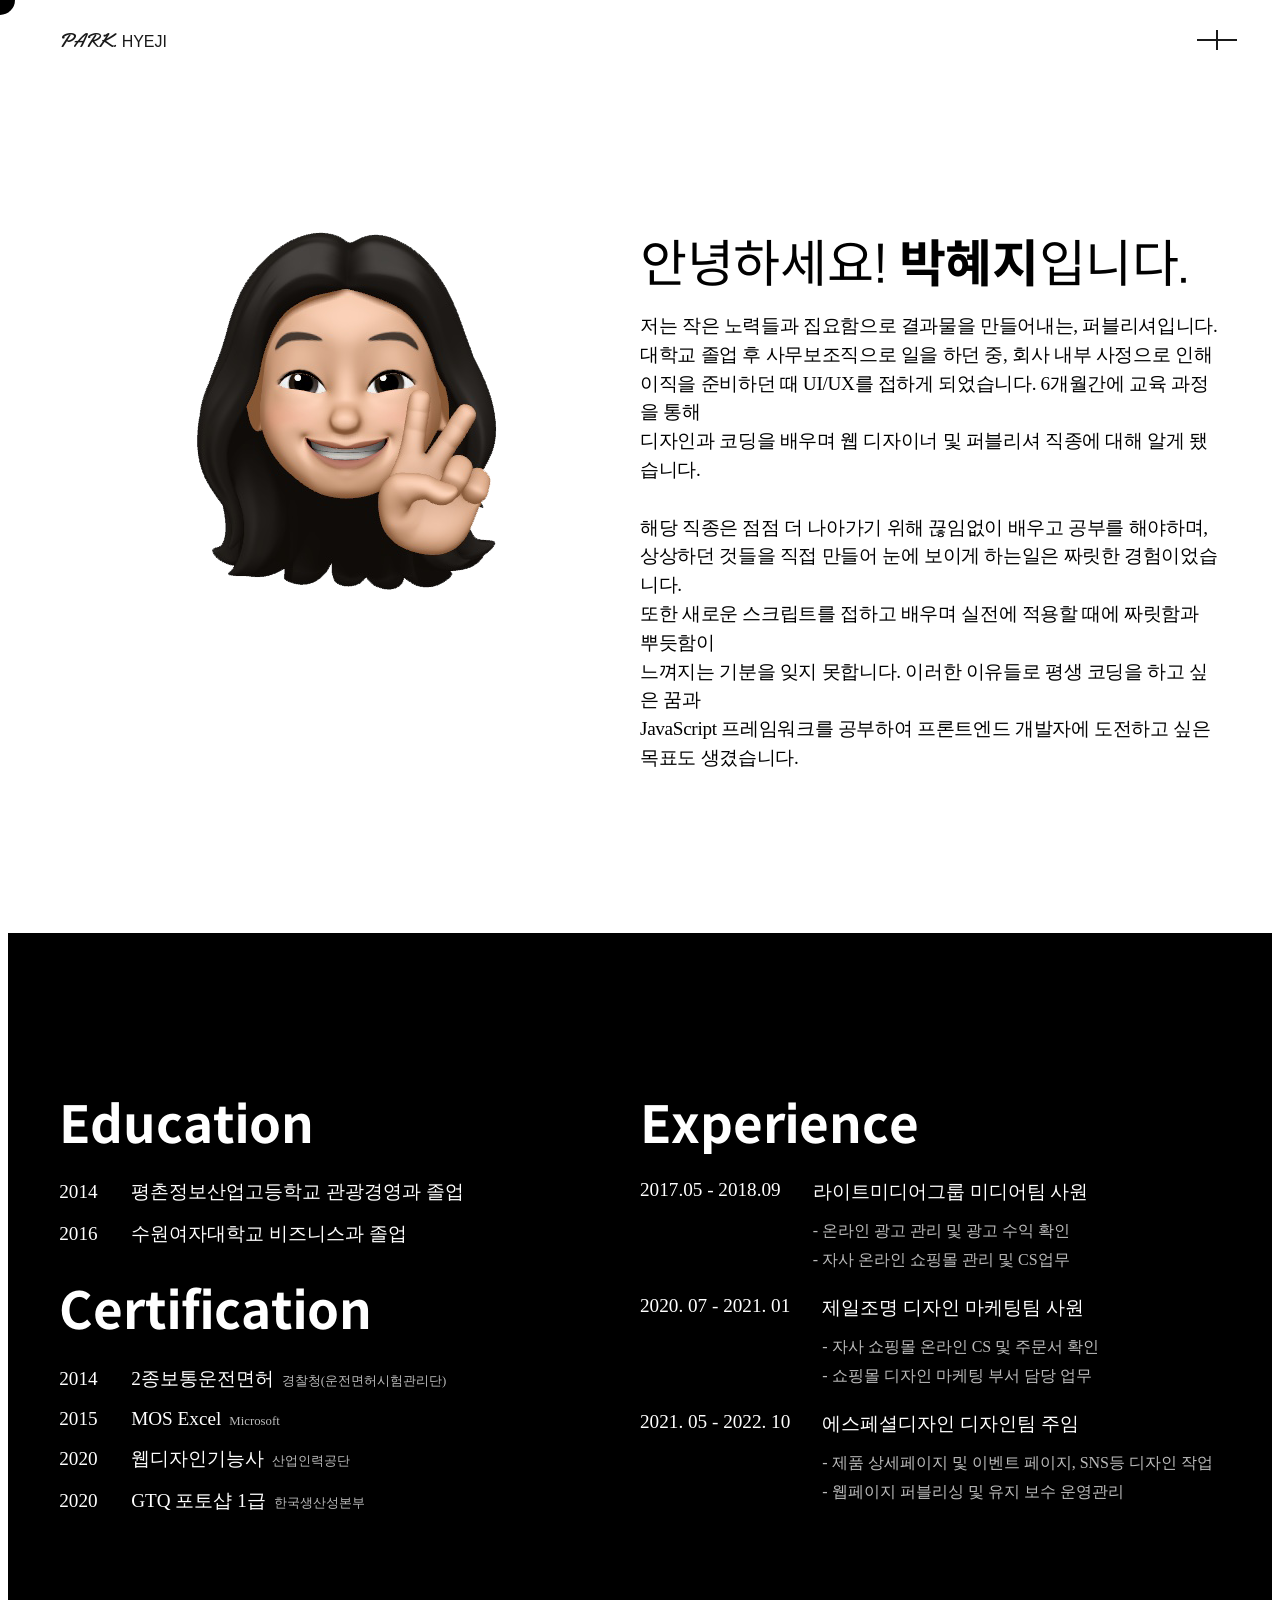
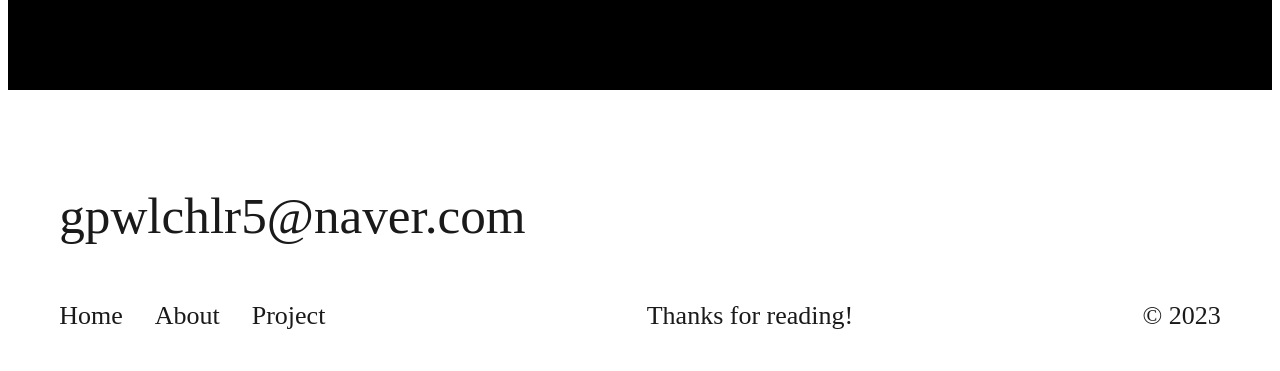
==== commit 1f089242: "commit" ====
--- a/html/about.html
+++ b/html/about.html
@@ -1,4 +1,3 @@
-<<<<<<< HEAD
 <!DOCTYPE html>
 <html lang="en">
 <head>
@@ -154,160 +153,3 @@
     </div>
 </body>
 </html>
-=======
-<!DOCTYPE html>
-<html lang="en">
-<head>
-  <meta charset="UTF-8">
-  <meta http-equiv="X-UA-Compatible" content="IE=edge">
-  <meta name="viewport" content="width=device-width, initial-scale=1.0">
-  <title>Park Hyeji Portfolio</title>
-  <link rel="shortcut icon" href="../img/favicon.ico">
-  
-  <!-- swiper_cdn -->
-  <link rel="stylesheet" href="https://cdn.jsdelivr.net/npm/swiper@8/swiper-bundle.min.css"/>
-  <script src="https://cdn.jsdelivr.net/npm/swiper@8/swiper-bundle.min.js"></script>
-
-   <!-- web font -->
-    <script src="https://ajax.googleapis.com/ajax/libs/jquery/1.11.3/jquery.min.js"></script>
-   <link href="https://fonts.googleapis.com/css2?family=Noto+Sans+KR:wght@700&display=swap" rel="stylesheet">
-   <link href="https://fonts.googleapis.com/css2?family=Yellowtail&display=swap" rel="stylesheet">
-
-  <link rel="stylesheet" type="text/css" href="../css/font.css">
-  <link rel="stylesheet" type="text/css" href="../css/reset.css">
-  <link rel="stylesheet" type="text/css" href="../css/style.css">
-  <link rel="stylesheet" href="../css/animate.css">
-  <script src="../js/script.js"></script>
-  <script src="../js/wow.min.js"></script>
-</head>
-
-<body>
-    <div class="dot"></div>
-    <header>
-        <div id="sub_header" class="gnb bgcolor" data-color="white">
-            <h1 class="logo">
-                <a href="../index.html">
-                  <span>PARK.</span> HYEJI
-                </a>
-            </h1>
-            <div class="nav-wrap">
-                <button class="gnb-btn" aria-label="open menu"></button>
-                <div class="nav">
-                  <ul>
-                    <li><a href="../index.html">Home</a></li>
-                    <li><a href="../html/about.html">About</a></li>
-                    <li><a href="../html/project.html">Project</a></li>
-                  </ul>
-                  <div class="contact d-flex">
-                    <div class="cont-list"><p><span>M</span>gpwlchlr5@naver.com</p></div>
-                    <div class="cont-list"><p><span>T</span>010 7644 8992</p></div>
-                  </div>
-                </div>
-              </div>
-        </div>
-    </header>
-    <div id="sub-wrap">
-        <div class="about_wrap container-wr">
-            <div class="about_intro pd-b-10">
-                <div class="intro_wrap d-flex">
-                    <div class="my_img">
-                        <img src="../img/sub_about_01.png" class="w100" alt="my_img">
-                    </div>
-                    <div class="my_self">
-                        <h3>안녕하세요! <span>박혜지</span>입니다.</h3>
-                        <p>
-                            저는 작은 노력들과 집요함으로 결과물을 만들어내는, 퍼블리셔입니다.<br>
-                            대학교 졸업 후 사무보조직으로 일을 하던 중, 회사 내부 사정으로 인해<br>
-                            이직을 준비하던 때 UI/UX를 접하게 되었습니다. 6개월간에 교육 과정을 통해<br>
-                            디자인과 코딩을 배우며 웹 디자이너 및 퍼블리셔 직종에 대해 알게 됐습니다.
-                            <br><br>
-                            해당 직종은 점점 더 나아가기 위해 끊임없이 배우고 공부를 해야하며,<br>
-                            상상하던 것들을 직접 만들어 눈에 보이게 하는일은 짜릿한 경험이었습니다.<br>
-                            또한 새로운 스크립트를 접하고 배우며 실전에 적용할 때에 짜릿함과 뿌듯함이<br>
-                            느껴지는 기분을 잊지 못합니다. 이러한 이유들로 평생 코딩을 하고 싶은 꿈과<br>
-                            JavaScript 프레임워크를 공부하여 프론트엔드 개발자에 도전하고 싶은 목표도 생겼습니다.
-                        </p>
-                    </div>
-                </div>
-            </div>
-            <div class="about_info pd10">
-                <div class="info_wrap d-flex">
-                    <div class="info_left">
-                        <div class="info_txt info_edu">
-                            <h3 class="info_tit">Education</h3>
-                            <p><span class="date">2014</span>평촌정보산업고등학교 관광경영과 졸업</p>
-                            <p><span class="date">2016</span>수원여자대학교 비즈니스과 졸업</p>
-                        </div>
-                        <div class="info_txt info_cer">
-                            <h3 class="info_tit">Certification</h3>
-                            <p><span class="date">2014</span>2종보통운전면허<span class="gray_txt">경찰청(운전면허시험관리단)</span></p>
-                            <p><span class="date">2015</span>MOS Excel<span class="gray_txt">Microsoft</span></p>
-                            <p><span class="date">2020</span>웹디자인기능사<span class="gray_txt">산업인력공단</span></p>
-                            <p><span class="date">2020</span>GTQ 포토샵 1급<span class="gray_txt">한국생산성본부</span></p>
-                        </div>
-                    </div>
-                    <div class="info_right">
-                        <div class="info_txt info_exp">
-                            <h3 class="info_tit">Experience</h3>
-                            <div class="d-flex">
-                                <p><span class="date">2017.05 - 2018.09</span></p>
-                                <div>
-                                    <p>라이트미디어그룹 미디어팀 사원</p>
-                                    <div class="sub_info">
-                                        <p>- 온라인 광고 관리 및 광고 수익 확인</p>
-                                        <p>- 자사 온라인 쇼핑몰 관리 및 CS업무</p>
-                                    </div>
-                                </div>
-                            </div>
-                            <div class="d-flex">
-                                <p><span class="date">2020. 07 - 2021. 01</span></p>
-                                <div>
-                                    <p>제일조명 디자인 마케팅팀 사원</p>
-                                    <div class="sub_info">
-                                        <p>- 자사 쇼핑몰 온라인 CS 및 주문서 확인</p>
-                                        <p>- 쇼핑몰 디자인 마케팅 부서 담당 업무</p>
-                                    </div>
-                                </div>
-                            </div>
-                            <div class="d-flex">
-                                <p><span class="date">2021. 05 - 2022. 10</span></p>
-                                <div>
-                                    <p>에스페셜디자인 디자인팀 주임</p>
-                                    <div class="sub_info">
-                                        <p>- 제품 상세페이지 및 이벤트 페이지, SNS등 디자인 작업</p>
-                                        <p>- 웹페이지 퍼블리싱 및 유지 보수 운영관리 </p>
-                                    </div>
-                                </div>
-                            </div>
-                        </div>
-                    </div>
-                </div>
-            </div>
-        </div>
-        <!-- footer -->
-        <footer>
-            <div id="footer" class="footer_wrap white">
-                <div class="contact">
-                    <div>
-                    <a href="mailto:gpwlchlr5@naver.com">gpwlchlr5@naver.com</a>
-                    </div>
-                </div>
-                <div class="bottom-wrap d-flex">
-                    <div class="menu d-flex">
-                        <div class="menu-list"><a href="../index.html">Home</a></div>
-                        <div class="menu-list"><a href="../html/about.html">About</a></div>
-                        <div class="menu-list"><a href="../html/project.html">Project</a></div>
-                    </div>
-                    <div class="bottom-txt">
-                        <p>Thanks for reading!</p>
-                    </div>
-                    <div class="bottom-txt">
-                        <p>© 2023</p>
-                    </div>
-                </div>
-            </div>
-        </footer>
-    </div>
-</body>
-</html>
->>>>>>> 0f8ab192486cbfe73f4d9de3cf2636707b3a5c9a
--- a/css/style.css
+++ b/css/style.css
@@ -1,515 +1,1021 @@
-@charset "utf-8";
-body { width:100%; height:100%;transition: background-color 1s ease; background-color:#fff; margin: 0; font-family: 'Neue Montreal','Inter','Spoqa Han Sans Neo','sans-serif'; line-height: 1.2; overflow-x: hidden; }
-
-/* colours */
-.color-black { background-color: #000; }
-.color-white { background-color: #fff; }
-
-/* 공통 CSS */
-.d-flex { display: flex; }
-.align-items-start { align-items: flex-start; }
-.align-items-center { align-items: center; }
-.border-left { border-left: 1px solid #ddd; }
-.border-right { border-right: 1px solid #ddd; }
-.w100 { max-width: 100%; }
-.d-block { display: block; }
-.top0 { top: 0 !important; }
-.pd10 { padding: 10rem 0; }
-.pd-t-10 { padding-top: 10rem; }
-.pd-b-10 { padding-bottom: 10rem; }
-/* 공통 font css */
-.ft-bold { font-weight: bold; }
-.ft-italic { font-style: italic; }
-.ft-spoqa { font-family: 'Spoqa Han Sans Neo',sans-serif; letter-spacing: -.05rem; }
-.ft-300 { font-weight: 300; }
-.ft-Noto { font-family: 'Noto Sans KR', sans-serif; }
-.text-center { text-align: center; }
-/* 공통 root 적용 */
-:root {
-	--gap: 120px;
-	/* size */
-	--gutter-size: 2vw;
-	--height-space: 20vh;
-}
-
-
-/*★★★메인★★★*/
-/* content */
-#content { margin: 0 calc(var(--gutter-size) * 2); }
-#intro { width: 100%; margin-bottom: 10px; }
-#intro-title { display: flex; flex-direction: column; font-family: 'Inter',sans-serif; justify-content: center;	margin: calc(var(--height-space)) 0 calc(100% / 10) 0; text-align: center; line-height: 1; font-size: 6em; font-weight: 400; letter-spacing: -.05em;}
-/*#intro-title { display: flex; flex-direction: column; font-family: 'Gilda Display',sans-serif; justify-content: center; margin: calc(var(--height-space) * 1.5) 0 calc(100% / 40) 0; line-height: 1; font-size: 7em; font-weight: 500; }*/
-#intro-title .main-title-text { display:block; }
-#intro-title .text-plane {margin: -0.25em; padding: 0.25em; display: block;}
-#intro .intro-desc { text-align: left; }
-#intro .intro-desc .text-plane p { letter-spacing: -0.03rem; padding: 0.25em; }
-#intro .intro-desc .text-plane p.about-tit { font-size: 24px; }
-#intro .intro-desc .text-plane p.about-sub-tit { font-size: 16px; }
-.main-title-text { display: block; margin: -0.25em; padding: 0.25em;}
-.main-vedio { width: 100%; height: 700px; overflow: hidden; margin-bottom: 40px; }
-
-/* 퍼블리싱 */
-#project-wrap { margin: calc(var(--height-space)) 0 20rem 0; }
-#project-wrap .project-container { border-top: 1px solid #ddd; }
-.row-inside { flex-wrap: wrap;  }
-.row-sidebar {flex: 0 0 auto; width: 33.33333333%; min-height: 3390px; }
-.row-sidebar .row-controls{ position: -webkit-sticky; position: sticky; top: 0; left: 0; padding: 3rem 0 0 0; top: 20px; }
-.row-sidebar .row-controls p { font-size: 46px; font-weight: 300; letter-spacing: -.02em; font-weight: 400; line-height: 110%; font-family: 'Neue Montreal',sans-serif; }
-.row-contents {flex: 0 0 auto; width: 66.66666667%; letter-spacing: -.02em;  border-left: 1px solid #ddd;}
-.row-item { position: relative; border-bottom: 1px solid #ddd; }
-.row-item:last-child { border-bottom: 0; }
-.row-item > a.item-box h3{ font-family: 'Neue Montreal',sans-serif; margin-right: 40px; font-size: 32px; font-weight: 700; line-height: 110%; display: block;flex: 0 0 auto;}
-.name { position: relative; }
-.name:before{width: 0%; transition: width 0.3s; transform: translateX(-50%); position: absolute; bottom: -6px;left: 50%; height: 4px; background: #1a1a1a; content: ''; display: block;}
-.row-item > a.item-box:hover .name:before{width:100%; transition: width 0.3s;}
-.row-item > a.item-box h3 .no { font-size: 16px; display: inline-block; margin-top: -10px; color: #bbb; font-weight: 600; vertical-align: text-top; margin-left: 10px; font-style: italic; }
-.row-item > a img { max-width: 100%;}
-/*.row-item > a img { max-width: 100%;object-fit:cover; transform:scale(1.0); transition: transform .5s;  }
-.row-item > a img:hover {transform:scale(1.3);transition: transform .5s;}*/
-.web-pb {  }
-.txt-wrap { position: relative; justify-content: space-between; height: 100%; flex-direction: column; display: flex; }
-.txt-wrap img.arrow { width: 20px; position: absolute; right: 0; top: 5px; }
-.padding-all { padding: 2.4rem; }
-.pl-pr-pt { padding-top: 2.4rem; padding-bottom: 2.4rem; padding-left: 2.4rem; }
-.item-txt { margin-top: 3rem ;font-family: 'Spoqa Han Sans Neo',sans-serif; word-break:keep-all; font-size: 15px; font-weight: 400; letter-spacing: -.05em; line-height: 150%;  }
-.w-660 { position: relative; width: 660rem; margin-bottom: 0;}
-/* 디자인 */
-#design-wrap { padding-bottom: 80px; color:#fff; }
-#design-wrap .design-slide {border-top: 1px solid rgba(255,255,255,.5); border-bottom: 1px solid rgba(255,255,255,.5);}
-.cont-wrap { position: relative; } 
-.d-lbox { width: 30%; padding: 50px 0; flex-direction: column; justify-content: space-between; }
-.d-lbox .title-box p{ font-family: 'Neue Montreal',sans-serif; font-size: 46px; }
-.d-rbox { width: 70%;  padding: 50px 0 50px 50px; border-left: 1px solid rgba(255,255,255,.5); }
-.d-rbox .main-design-list {}
-.d-rbox .main-design-list .swiper-slide {}
-.swiper-slide img { max-width: 100%; }
-.design-box { display: block; color: #fff; font-family: 'Neue Montreal',sans-serif; }
-.design-box .design-txt { margin-top: 20px; }
-.swiper-button-prev { background: url("../img/prev_b.png") no-repeat; background-size: 100% auto; background-position: center; width: 50px;	left:0;}
-.swiper-button-prev:hover {	background: url("../img/prev_b_on.png") no-repeat; background-size: 100% auto; background-position: center; width: 50px; left:0; transition: all 0.5s ease-out; }
-.swiper-button-next { background: url("../img/next_b.png") no-repeat; background-size: 100% auto; background-position: center; width: 50px; left:60px; }
-.swiper-button-next:hover { background: url("../img/next_b_on.png") no-repeat; background-size: 100% auto; background-position: center; width: 50px; left:60px; transition: all 0.5s ease-out; }
-.swiper-button-next, .swiper-button-prev { top:unset; bottom: 50px;}
-.swiper-button-next::after,
-.swiper-button-prev::after { display: none;}  
-.swiper-pagination { width:auto; font-family: 'Neue Montreal',sans-serif; font-size: 14px; bottom:100px; font-weight: 100; }
-.slider__vertical-line {background: hsla(0,0%,100%,.35); display: block; height: calc(100% - 2px); left: 28.8919413919vw; position: absolute; top: 1px; transform: scaleY(0); transform-origin: left top; width: 1px; will-change: transform;}
-
-/* ★★★서브페이지★★★ */
-#sub-wrap {}
-.close {}
-.close img { width: 26px; }
-.container-wr { padding-top: 14rem; }
-.inner-box { width: 100%; margin: 0 auto; position: relative; }
-.container-wr .sub-visual .inner-box { overflow: hidden; height: 100vh; }
-.sub-bg img { width: auto !important; position: relative; left: 50%; transform: translateX(-50%);}
-.main-project { color: #fff; margin-top: 6rem; }
-.main-project p { font-size: 18px; font-weight: lighter; padding: 4px 0; }
-.main-project span { display:inline-block; font-weight: bold; opacity: 80%; width: 80px; }
-.container-wr .sb-title{position: absolute; left: 50%; top: 50%; transform: translate(-50%,-50%); color: #fff; font-size: 82px;}
-.container-wr .scroll-w { position: absolute; left: 50%; bottom: 0; transform: translateX(-50%); color: #fff;}
-.container-wr .scroll-w .scroll-text{display: inline-block; vertical-align: top; writing-mode: vertical-rl; text-orientation: mixed; position: absolute; top: 0; right: 3px; transform: rotate(180deg); -ms-transform: rotate(180deg); -webkit-transform: rotate(180deg); transform-origin: center;}
-.container-wr .scroll-w span.scroll-line{display: inline-block; width: 1px; height: 100px; background-color: #fff;}
-.container-wr .scroll-b { position: absolute; left: 50%; bottom: 0; transform: translateX(-50%); color: #1a1a1a;}
-.container-wr .scroll-b .scroll-text{display: inline-block; vertical-align: top; writing-mode: vertical-rl; text-orientation: mixed; position: absolute; top: 0; right: 3px; transform: rotate(180deg); -ms-transform: rotate(180deg); -webkit-transform: rotate(180deg); transform-origin: center;}
-.container-wr .scroll-b span.scroll-line{display: inline-block; width: 1px; height: 100px; background-color: #1a1a1a;}
-
-/* 스타홀스 서브페이지 */
-.sub-content { position: relative; }
-.starhorse { color: #fff; background-color: #000; }
-.starhorse .sub-visual { position:relative;background: url('../img/sub_starhorse_01.jpg')0 0 / cover no-repeat; width: 100%; height:100vh; }
-.starhorse .sub-visual-txt {margin:0 calc(var(--gutter-size) * 2);padding-top: 140px; }
-.starhorse .sub-visual-txt .main-tit{ font-size: 120px; line-height: 1; margin-bottom: 2.5rem; }
-.starhorse .sub-visual-txt .main-sub { font-weight: lighter; line-height: 1.6rem; }
-.shItem_01 { position: absolute; top: -60px; right: 0; width:90%; z-index: 1;}
-.starhorse .sub-wireframe > img { margin-top: 15rem; }
-.starhorse .sub-text { position: absolute; top: 30%; left: 0; width: 100%; align-items: flex-start; padding: 0 calc(var(--gutter-size)*2); }
-.starhorse .sub-t-tit { font-size: 60px; width: 40%; line-height: 1; }
-.starhorse .sub-t-txt { font-size: 18px; width: 60%; line-height: 1.6rem; padding-right: 12rem; word-break: keep-all; }
-.shItem_02 { margin-top: 10rem; }
-.starhorse .sub-main { background: url('../img/sub_starhorse_03.jpg') 0 0 / cover no-repeat; width: 100%; margin-top: 10rem; padding-bottom: 10rem; }
-.shItem_04, .shItem_07 { margin-top: 10rem; }
-.starhorse .sub-typo-color {margin-top: 10rem;}
-.starhorse .sub-typo-color .typo {margin: 0 calc(var(--gutter-size) * 5.2) 8rem;}
-.starhorse .sub-typo-color .typo .typo-font { width: 100%; }
-.starhorse .sub-typo-color .typo .typo-font > div { width: 50%; }
-.starhorse .sub-typo-color .typo .typo-font .typo-sub .typo-type { color: #a3a3a3; font-size: 20px; padding-bottom: 2rem; }
-.starhorse .sub-typo-color .typo .typo-font .typo-sub .ft-bold { font-size: 48px; line-height: 1; }
-.starhorse .sub-typo-color .typo .typo-font .typo-sub .ft-reg { font-size: 32px; padding-bottom: 1.5rem; }
-.starhorse .sub-typo-color .color > p {margin: 0 calc(var(--gutter-size) * 5.2);}
-.typo-tit { font-size: 40px; padding-bottom: 2.5rem; }
-.starhorse .sub-inquiry .sub-inquiry-img {}
-.starhorse .sub-inquiry .sub-inquiry-img img:nth-child(2n),
-.starhorse .sub-inquiry .sub-inquiry-img img:last-child { margin-top: -10rem; }
-.starhorse .sub-another .sub-t-tit { width:100%; margin-bottom: 5rem; }
-.starhorse .sub-mobile { margin-top: 10rem; padding-bottom: 10rem; }
-.starhorse .sub-inquiry .sub-text { top: 10%; left: revert; right: 0; text-align: right; }
-.starhorse .sub-inquiry .sub-text .sub-t-tit { width: unset; margin-bottom: 2.5rem; }
-.starhorse .sub-inquiry .sub-text .sub-t-txt { width: unset; padding-right: 0; }
-.starhorse .sub-prediction .sub-text { top: 10%; }
-.starhorse .sub-prediction .sub-text .sub-t-tit { width: unset; margin-bottom: 2.5rem; }
-.starhorse .sub-prediction .sub-prediction-img img:nth-child(2n),
-.starhorse .sub-prediction .sub-prediction-img img:last-child { margin-top: -10rem; }
-
-
-/* 소마요가 서브페이지 */
-.somayoga {}
-.somayoga .sub-content { padding: 5rem 0 10rem; }
-.somayoga .sub-visual { position:relative; background: url('../img/sub_soma_01.jpg') 0 0 / cover no-repeat; width: 100%; height: 100vw; }
-.somayoga .sub-visual .sub-main-txt { position: absolute; top: 41%; color: #fff; margin: 0 calc(var(--gutter-size) * 2); } 
-.somayoga .sub-visual .sub-main-txt .sub-main-tit { margin-bottom: 6rem; }
-.somayoga .sub-visual .sub-main-txt .sub-main-tit h1 { color: #fff; font-size: 10rem; font-family: 'Outfit',sans-serif; font-weight: 800; line-height: 1; }
-.somayoga .sub-visual .sub-main-txt .sub-main-tit h1:nth-child(2n) { margin-left: 18rem; }
-.somayoga .sub-visual .sub-main-txt .sub-main-tit img { width: 60%; }
-.somayoga .sub-visual .sub-main-txt p.main-sub { font-weight: lighter; line-height: 1.8rem; margin-bottom: 6rem; font-size: 20px; }
-.somayoga .sub-visual .sub-main-txt .main-project { text-align: center; }
-.somayoga .sub-visual .sub-main-txt .main-project > ul {}
-.somayoga .sub-visual .sub-main-txt .main-project > ul > li { padding:0 2rem; position: relative; }
-.somayoga .sub-visual .sub-main-txt .main-project > ul > li:first-child { padding-left: 0; }
-.somayoga .sub-visual .sub-main-txt .main-project > ul > li::after { content: ''; width: 1px; height: 40px; background: rgba(255,255,255,.8); position: absolute; right: 0; top: 50%; transform: translateY(-50%); }
-.somayoga .sub-visual .sub-main-txt .main-project > ul > li:last-child::after { display: none; }
-.somayoga .sub-old-ds{}
-.somayoga .sub-old-ds .sub-old-wrap {}
-.somayoga .sub-old-ds .sub-old-wrap .old-inner { padding-bottom:4rem; margin: 0 calc(var(--gutter-size) * 2); align-items: center; justify-content: space-between;}
-.somayoga .sub-old-ds .sub-old-wrap .old-inner:last-child { padding-bottom: 0; }
-.soma_icon { width: 30px; }
-.old-img { width: 65%; }
-.old-text { width: 30%; }
-.somayoga .sub-old-ds .old-content { }
-.somayoga .sub-old-ds .old-content .en_txt { font-family: 'Outfit',sans-serif; font-weight: bold; font-size: 3rem; padding-bottom: 1.4rem; }
-.somayoga .sub-old-ds .old-content .ko_txt { font-size: 18px; line-height: 1.4rem;  }
-.somayoga .sub-ds-conc { background: #42705c; color: #fff; }
-.somayoga .sub-ds-conc .sub-project-txt { text-align: center; margin-top: 2rem; }
-.somayoga .sub-ds-conc .sub-project-txt .project-en-tit { font-family: 'Outfit',sans-serif; font-weight: 500; font-size: 2rem; padding-bottom: 2rem; }
-.somayoga .sub-ds-conc .sub-project-txt .project-ko-tit { font-size: 1.6rem; padding-bottom: 1rem; }
-.somayoga .sub-ds-conc .sub-project-txt .project-text { font-size: 1rem; }
-.somayoga .sub-ds-conc .sub-project-txt .project-text span { font-weight: bold; }
-.somayoga .sub-color { height: 800px; overflow: hidden; padding: 0; }
-.somayoga .sub-color .color-wrap { width: 60%; }
-.somayoga .sub-color .color-box { flex-wrap: wrap; }
-.somayoga .sub-color .color-box > li { width: 50%; height: 400px; position: relative; }
-.somayoga .sub-color .color-box > li > p { position: absolute; bottom: 2rem; right: 2rem; color: #bbbbbb; font-family: 'Outfit',sans-serif; font-size: 20px; }
-.somayoga .sub-color .color-box > li.box01 {background: #fff;}
-.somayoga .sub-color .color-box > li.box02 { background: #F7F5F1;}
-.somayoga .sub-color .color-box > li.box03 { background: #E8E2D9;}
-.somayoga .sub-color .color-box > li.box04 { background: #42705c;}
-.somayoga .sub-color .color-img { width: 40%; }
-.somayoga .sub-color .color-img img {height: 800px; object-fit: cover; width: 100%;}
-.somayoga .sub-main { background: url('../img/sub_soma_02.jpg') 0 0 / cover no-repeat; width: 100%; }
-.sub-line-text-w {margin: 0 calc(var(--gutter-size) * 2) 8rem;}
-.sub-line-text-w.white .sub-line-text { border-bottom: 4px solid #fff;}
-.sub-line-text {justify-content: space-between; border-bottom: 4px solid #1a1a1a;}
-.sub-line-text-w.white .sub-line-text h4 { color:#fff; }
-.sub-line-text h4 { font-family: 'Outfit',sans-serif; font-size: 80px;}
-.sub-line-text-w > p { margin-top: 2rem; }
-.sub-line-sub { font-size: 20px; line-height: 2rem; }
-
-
-/* 스웨트 서브페이지 */
-.sweat { background: #000; color:#fff;  }
-.sweat a { color: #fff; }
-.sweat .sub_visual { margin: 0 calc(var(--gutter-size) * 2); justify-content: space-between; padding-bottom: 4rem; align-items: flex-end; }
-.sweat .sub_visual .main_tit {  }
-.sweat .sub_visual .main_tit .type { font-size: 1.4rem; padding-bottom: 0.5rem; }
-.sweat .sub_visual .main_tit .name { font-size: 6rem; letter-spacing: -0.4rem; }
-.sweat .sub_visual .main_link a { font-size: 1.4rem; }
-.sweat .sub_visual .main_link a img { padding-right: .5rem; max-width: 100%; width: 40px;}
-.sweat .overview { }
-.sweat .overview .ov-txt { margin: 0 calc(var(--gutter-size) * 2); justify-content: space-between; align-items: flex-end; }
-.sweat .overview .main-project { margin-top: 0; width: 30%; }
-.sweat .overview .main-project p { letter-spacing: 0 !important; }
-.sweat .overview .ov-txt h4 { font-size: 3rem; letter-spacing: .2rem; }
-.sweat .overview .ov-txt p { line-height: 1.4rem; font-weight: 300; letter-spacing: -.05rem; }
-.sweat .overview .ov-txt .pro-overtxt p { padding-top: 2rem; }
-.sweat .color .color-txt {  margin: 0 calc(var(--gutter-size) * 2); padding-bottom: 4rem; }
-.sweat .color .color-txt h4 { font-size: 1.4rem; padding-right: 2rem; }
-.sweat .color .color-txt p { font-size: 1.2rem; }
-
-/* 옥토북스 서브페이지 */
-.octobooks .overview .main-project { color:#1a1a1a; } 
-.octobooks .pc-main { background: #222; }
-.octobooks .m-main {background:#36b3d7; }
-
-/* 심플리카 서브페이지 */
-.simplica { }
-.simplica .overview .main-project { color:#1a1a1a; } 
-.simplica .pc-main { background: #222; }
-.simplica .m-main { background: #222; }
-
-/* 마마픽 서브페이지 */
-.mamapick { }
-.mamapick .overview .main-project { color:#1a1a1a; } 
-.mamapick .pc-main { background: #222; }
-.mamapick .m-main { background: #222; }
-
-.sub_main_v { margin: 0 calc(var(--gutter-size) * 2); justify-content: space-between; padding-bottom: 4rem; align-items: flex-end; }
-.sub_main_v .main_tit {  }
-.sub_main_v .main_tit .type { font-size: 1.4rem; padding-bottom: 0.5rem; }
-.sub_main_v .main_tit .name { font-size: 6rem; letter-spacing: -0.2rem; }
-.sub_main_v .main_link a { font-size: 1.4rem; }
-.sub_main_v .main_link a img { padding-right: .5rem; max-width: 100%; width: 40px;}
-.overview { }
-.overview .ov-txt { margin: 0 calc(var(--gutter-size) * 2); justify-content: space-between; align-items: flex-end; }
-.overview .main-project { margin-top: 0; width: 30%; }
-.overview .main-project p { letter-spacing: 0 !important; }
-.overview .ov-txt h4 { font-size: 3rem; letter-spacing: .2rem; }
-.overview .ov-txt p { line-height: 1.4rem; font-weight: 300; letter-spacing: -.05rem; }
-.overview .ov-txt .pro-overtxt p { padding-top: 2rem; }
-.brand-wrap { text-align: center; padding: 4rem 0;}
-.brand-wrap .brand-tit { font-size: 1.2rem; font-family: 'Inter',sans-serif; }
-.brand-wrap .brand-name { font-family: 'Outfit',sans-serif; font-size: 3rem; font-weight: 600; padding: 2rem 0 1rem;}
-.brand-wrap .brand-txt { font-size: 1.2rem; }
-
-/* sns_콘텐츠 서브페이지 */
-.sns_Design {}
-.sns_Design .sns_octo { color: #fff; }
-.sns_Design .sns_octo .sns_octo_top { background: #5fc7e4; padding: 10rem calc(var(--gutter-size) * 2); }
-.sns_Design .sub_img_wrap { background: url('../img/sub_sns_01.jpg') no-repeat; background-attachment: fixed; background-size: 100%; background-position: center; height: 1000px; }
-.sns_Design .sns_octo .before_after { margin-bottom: 8rem; }
-.sns_Design .sns_octo .before_after > div { flex: 1 1 0; padding: 0 0.5rem; }
-.sns_Design .sns_octo .before_after .half_cont h3{ font-family: 'Inter',sans-serif; margin-bottom: 1.4rem;}
-.sns_Design .sns_octo .before_after .half_cont p { position:relative; padding:2rem 6rem; font-size: 1.2rem; line-height:1.6rem; text-align: center; word-break: keep-all;display: block; }
-.sns_Design .sns_octo .before_after .half_cont p::after { display: block; content: ''; position:absolute; right: -25px; top: 50%; transform: translateY(-50%); width: 0;height: 0; border-bottom: 10px solid transparent; border-left: 10px solid rgba(255,255,255,.5); border-right: 10px solid transparent; border-top: 10px solid transparent; }
-.sns_Design .sns_octo .before_after .half_cont:last-child p::after { display: none; }
-.sns_Design .sns_octo .event_cont { background: #32aacb;  position: relative; }
-.sns_Design .sns_octo .event_cont .sub_txt { margin: 0 calc(var(--gutter-size) * 2); }
-.sns_Design .sns_kwon { background: #efefef; }
-.sns_Design .sns_kwon .sub_text { margin: 0 calc(var(--gutter-size) * 2); }
-.sns_Design .sns_kwon .feed_design { position: relative; }
-.sns_Design .sns_kwon .feed_design .sub_txt { margin: 0 calc(var(--gutter-size) * 2); }
-.sns_Design .sns_kwon .adver_design .sub_txt { position: unset; text-align: right; margin: 0 calc(var(--gutter-size) * 2); padding-bottom: 2rem; }
-.sns_Design .sns_mamapick { background:#f8dc36; }
-.sns_Design .sns_mamapick .sub_text { margin: 0 calc(var(--gutter-size) * 2); }
-.sns_Design .sub_txt { position: absolute; }
-.sns_Design .sub_txt h3 { margin-bottom: 1rem; font-family: 'Inter',sans-serif;}
-.sns_Design .sns_octo .sub_t_left a { color: #fff; }
-.sns_Design .sub_txt p {font-size: 1.2rem; line-height: 1.6rem; font-weight: 300;}
-
-/* 상품상세페이지_서브페이지 */
-.detail_Design {}
-.detail_Design .sub_img_wrap { background: url('../img/sub_detail_bg.jpg') no-repeat; background-attachment: fixed; background-size: 100%; background-position: center; height: 1000px; }
-.dt_paseco_top { background: url('../img/sub_detail_01.jpg')no-repeat; height: 1100px; background-size: 100%; background-position: 0 -20px; }
-.detail_Design .sub_text { padding: 10rem calc(var(--gutter-size) * 2) 0; }
-
-
-/* event_서브페이지 */
-.event_Design {}
-.event_Design .sub_img_wrap { background: url('../img/sub_event_01.jpg') no-repeat; background-attachment: fixed; background-size: 100%; background-position: center; height: 1000px; }
-.event_Design .event_octo {background: #30b1d6; color:#fff; }
-.event_Design .event_octo .ev_octo_top {  }
-.event_Design .event_kwon .sub_text { padding: 0 calc(var(--gutter-size) * 2); }
-.event_Design .event_kwon .ev_kwon_top { background: #f1f1f1; }
-.event_Design .event_kwon .ev_kwon_bot {background:#cfbfb2;}
-.event_Design .event_eye { background:#564943; color:#fff }
-.event_Design .event_eye img { margin-top: -20rem; }
-.event_Design .event_mamapick { background:#f8dc36; }
-.event_Design .event_toshiba { background:url('../img/sub_event_08_bg.jpg')50% no-repeat; color: #fff; }
-.event_Design .sub_text { padding: 10rem calc(var(--gutter-size) * 2) 0; }
-
-/* 카드뉴스_서브페이지 */
-.cardnews_Design .card_news { background: #e8e8e8;}
-.cardnews_Design .card_news .sub_text { padding: 10rem calc(var(--gutter-size) * 2) 0; }
-.cardnews_Design .sub_img_wrap { background: url('../img/sub_cardnews_bg.jpg') no-repeat; background-attachment: fixed; background-size: 100%; background-position: center; height: 1000px; }
-.cardnews_Design .card-wrap { padding-bottom: 10rem; }
-.cardnews_Design .card_news .swiper-horizontal>.swiper-pagination-bullets,
-.cardnews_Design .card_news .swiper-pagination-bullets.swiper-pagination-horizontal,
-.cardnews_Design .card_news .swiper-pagination-custom,
-.cardnews_Design .card_news .swiper-pagination-fraction { bottom: unset !important; }
-.cardnews_Design .card_news .swiper-pagination-bullet-active { transition: width .5s; border-radius: 5px; background: #1a1a1a;}
-
-/* 디자인 공통 */
-.sub_text > div { flex: 1; padding-bottom: 8rem; }
-.sub_text > div.sub_t_left {}
-.sub_text > div.sub_t_left h3 { margin-bottom: 1rem; }
-.sub_text > div.sub_t_left p { font-size: 3rem; }
-.sub_text > div.sub_t_right p { font-size: 1.2rem; line-height: 1.6rem; font-weight: 300; word-break: keep-all; margin-right: 2rem; }
-
-
-/* sub_about */
-.about_wrap {  }
-.about_wrap .about_intro {margin: 0 calc(var(--gutter-size) * 2);}
-.about_wrap .intro_wrap > div { flex: 1; }
-.about_wrap .intro_wrap > div.my_img { text-align: center; }
-.about_wrap .intro_wrap > div.my_self {letter-spacing: -.02rem;}
-.about_wrap .intro_wrap > div.my_self h3 { font-size: 4vw; font-weight: 400; margin-bottom: 1rem; }
-.about_wrap .intro_wrap > div.my_self h3 span { font-weight: bold; }
-.about_wrap .intro_wrap > div.my_self p { font-size: 1.2rem; line-height: 1.8rem; }
-.about_wrap .about_info { background: #000; color: #fff; }
-.about_wrap .about_info .info_wrap{ margin: 0 calc(var(--gutter-size) * 2);}
-.about_wrap .about_info .info_wrap > div { flex: 1; }
-.about_wrap .about_info .info_wrap .info_txt .info_tit { font-size: 4vw; padding-bottom: 1.4rem; }
-.info_edu { margin-bottom: 2rem; }
-.about_wrap .about_info .info_wrap .info_txt .date { margin-right: 2rem; display: inline-block; min-width: 40px;}
-.about_wrap .about_info .info_wrap .info_txt p { margin-bottom: 1rem; font-size: 1.2rem; }
-.gray_txt { color: #bbb; font-size: .8rem; margin-left: .5rem; }
-.info_exp.info_txt .date { min-width: 140px !important; }
-.info_exp.info_txt .sub_info { color:#bbb; }
-.info_exp.info_txt .sub_info p { font-size: 1rem !important; margin-bottom: .5rem !important;}
-.info_exp.info_txt > div { margin-bottom: 1rem; }
-
-/* sub_project */
-.sub-project { margin: 0 calc(var(--gutter-size) * 2); padding: 10rem 5rem; }
-.sub-project h1 {font-size: 2.25rem; line-height: 2.5rem; font-weight: 400; letter-spacing: .1rem; margin-bottom: 3rem; margin-top: 3rem; }
-.sub-project .tab { width:100%; }
-.sub-project .tabnav{ font-size:0; width:100%; padding: 1.25rem 0; }
-.sub-project .tabnav li{ display: inline-block;  height:46px; text-align:center; }
-.sub-project .tabnav li a:before{ content: ""; position: absolute; left: 50%; top: 0px;width: 6px; height: 6px; border-radius: 50%; transform: translateX(-50%); }
-.sub-project .tabnav li a.active:before{ background:#1a1a1a; }
-.sub-project .tabnav li a.active{ border-bottom:1px solid #fff;}
-.sub-project .tabnav li a{ position:relative; display:block; font-family: 'Inter',sans-serif; color: #1a1a1a; font-size: 1.2rem; margin: 0 20px 0 0; line-height:46px; text-decoration:none; }
-.sub-project .tabnav li a:hover,
-.sub-project .tabnav li a.active{ font-weight: bold; }
-.sub-project .tabcontent { border-top:none;}
-.sub-project .tabcontent .tab-cont {display: flex; justify-content: space-between; flex-wrap: wrap; }
-.pro-item { width: 32%; padding-bottom: 2rem; }
-.pro-item > a { display: block; }
-.pro-item > a p {padding: 1rem 0; font-size: 1.2rem;}
-
-/* footer */ 
-#footer { background:#000; color:#fff; padding: 0 calc(var(--gutter-size) * 2); }
-#footer a { color: #fff; }
-#footer .contact { padding: 6rem 0 3.5rem; }
-#footer .contact a { display: block; font-size: 4vw; }
-#footer .bottom-wrap { justify-content: space-between; }
-#footer .bottom-wrap .menu {}
-#footer .bottom-wrap .menu .menu-list {}
-#footer .bottom-wrap .menu .menu-list a { font-size: 26px; display: inline-block; margin-bottom: 32px; margin-right: 2rem; }
-#footer .bottom-wrap .menu .menu-list a:hover { color: #B3B3B3; }
-#footer .bottom-wrap .bottom-txt { font-size: 26px; margin-bottom: 32px;  } 
-#footer.white { background:#fff; color: #1a1a1a; }
-#footer.white a { color: #1a1a1a; }
-
-/* ↓↓↓↓↓↓↓↓↓ 미디어쿼리 ↓↓↓↓↓↓↓↓↓ */
-
-/* 모바일 */
-@media all and (max-width:768px) {
-	#header { height: 60px; }
-	#sub_header { height: 60px; }
-	.dot { display: none; }
-	.w-660 { width: 50%; }
-	.container-wr { padding-top: 8rem; }
-	.pd-b-10 { padding-bottom: 6rem; }
-	.pd10 { padding: 6rem 0; }
-	/*★★★메인★★★*/
-	#intro-title { font-size: 7.46667vw; }
-	.main-vedio { width: 100%; height: 300px; overflow: hidden; margin-bottom: 0; }
-	#intro .intro-desc .text-plane p.about-tit { font-size: 4.8vw;}
-	#project-wrap { margin: 4rem 0; }
-	#project-wrap .project-container {}
-	#project-wrap .project-container .row-inside { display: unset; }
-	.row-sidebar { width: 100%; min-height: unset; }
-	.row-contents { width: 100%; border-left:0; }
-	.row-contents .row-item .m-l-txt { padding: 2rem 0 1rem 1rem; }
-	.row-contents .row-item .m-r-txt { padding: 2rem 1rem 1rem 0;  }
-	.row-sidebar .row-controls p { margin-bottom: 4rem; font-size: 7.46667vw;}
-	.pl-pr-pt,.padding-all { padding: 0; }
-	.item-txt { margin-top: 2rem; font-size: 13px; width: 100%; overflow: hidden; text-overflow: ellipsis; display: -webkit-box; -webkit-line-clamp: 4; -webkit-box-orient: vertical; }
-	.row-item > a.item-box h3 { font-size: 20px; }
-	.row-item > a.item-box h3 .no { font-size: 12px; }
-	.txt-wrap img.arrow { width: 12px; }
-	.d-lbox .title-box p { font-size: 7.46667vw; }
-	#design-wrap .design-slide { border-bottom: 0;}
-	#design-wrap .design-slide .cont-wrap { display: revert; }
-	#design-wrap .d-lbox { width: 100%; }
-	#design-wrap .d-rbox { border-left: 0; padding: 0; width: 100%; }
-	#design-wrap .swiper-pagination { display:none; }
-	#design-wrap .swiper-button-next,
-	#design-wrap .swiper-button-prev { top: 30%; left: unset;}
-	#design-wrap .swiper-button-prev { right: 60px; }
-	#design-wrap .swiper-button-next { right: 0; }
-
-	/* starhorse */
-	.starhorse .sub-visual { height: auto; }
-	.starhorse .sub-visual-txt .main-tit { font-size: 8vw; }
-	.starhorse .d-flex { display: block; }
-	.main-project { margin-top: 2rem; }
-	.main-project p { font-size: 1rem;}
-	.starhorse .sub-wireframe > img { margin-top: 10rem; }
-	.starhorse .sub-t-tit { font-size: 6vw; padding-bottom: 1rem; }
-	.starhorse .sub-t-txt { font-size: .8rem; padding-right: 0; width: 100%;}
-	.typo-tit { font-size: 6vw; }
-	.starhorse .sub-typo-color .typo { margin: 0 calc(var(--gutter-size) * 5.2) 4rem; }
-	.starhorse .sub-typo-color .typo .typo-font .typo-sub .typo-type { padding-bottom: 1rem; }
-	.starhorse .sub-typo-color .typo .typo-font > div { width: 100%; }
-	.starhorse .sub-typo-color .typo .typo-font > div.Ko { margin-bottom: 2rem; }
-	.starhorse .sub-typo-color .typo .typo-font .typo-sub .ft-reg { font-size: 1.4rem; }
-	.starhorse .sub-typo-color .typo .typo-font .typo-sub .ft-bold { font-size: 2rem; }
-	.starhorse .sub-mobile { padding-bottom: 4rem; margin-top: 4rem; }
-	.starhorse .sub-main { padding-bottom: 6rem; }
-	.starhorse .sub-inquiry { padding-top: 10rem; }
-	.starhorse .sub-inquiry .sub-text .sub-t-tit { margin-bottom: 0; }
-	.starhorse .sub-inquiry .sub-inquiry-img img:nth-child(2n), .starhorse .sub-inquiry .sub-inquiry-img img:last-child { margin-top: -4rem;}
-	.starhorse .sub-inquiry .sub-text { top: 0; }
-	.starhorse .sub-prediction { padding-top: 16rem; }
-	.starhorse .sub-prediction .sub-prediction-img img:nth-child(2n), .starhorse .sub-prediction .sub-prediction-img img:last-child { margin-top: -4rem; }
-
-	/* sweat */
-	.sweat .color .color-txt { display: block; }
-	.sweat .color .color-txt h4 { padding-bottom: 1rem; }
-	.sweat .color .color-txt p { font-size: 1rem; }
-	/* somayoga */
-	
-	/* */
-	.design .sub_img_wrap { height: 380px !important; background-size: cover !important; background-attachment: unset !important; }
-	.sub_main_v { padding-bottom: 2rem !important; display: block; }
-	.sub_main_v .main_tit .name { font-size: 4rem !important; letter-spacing:-.05rem !important; }
-	.sub_visual .main_link { margin-top: 1rem; }
-	.sub_visual .main_link a { font-size: 1rem !important; }
-	.overview .ov-txt h4 { font-size: 2rem !important; }
-	.overview .ov-txt { display: block; }
-	.overview .main-project { width: 100% !important; margin-top: 2rem !important; }
-
-	.event_Design .sub_text,
-	.card_news .sub_text,
-	.detail_Design .sub_text { display: block; padding: 6rem calc(var(--gutter-size) * 2) 0 !important; }
-	.sub_text > div.sub_t_left p { font-size: 2rem; letter-spacing: -0.05rem; }
-	.sub_text > div { padding-bottom: 2rem; }
-	.sub_text > div.sub_t_right p { font-size: 1rem; margin-right: 0; }
-	.event_Design .event_eye img { margin-top: -5rem; }
-	.sns_Design .sub_text { display: block; }
-	.sns_Design .sns_octo .sns_octo_top { padding: 4rem calc(var(--gutter-size) * 2) ; }
-	.sns_Design .sns_octo .before_after { display: block; }
-	.sns_Design .sns_octo .before_after .half_cont p { font-size: 1rem; padding: 2rem 0; }
-	.sns_Design .sns_octo .before_after .half_cont p::after { display: block; content: ''; position: absolute; top:unset; left: 50%; bottom: -20px; transform: translateY(-50%); width: 0; height: 0; border-bottom: 10px solid transparent; border-left: 10px solid transparent; border-top: 10px solid rgba(255,255,255,.5); }
-	.sns_Design .sns_octo .before_after > div { padding: 0;}
-	.sns_Design .sns_octo .before_after > div.after { margin-top: 2rem; }
-	.sns_Design .sns_octo .before_after { margin-bottom: 4rem; }
-	.sns_Design .sub_txt { position: unset; padding-bottom: 2rem ;}
-	.sns_Design .sub_txt p { font-size: 1rem; }
-	
-	/* about */
-	.about_wrap .about_intro .intro_wrap { display: unset; }
-	.about_wrap .intro_wrap > div.my_img { margin-bottom: 2rem; }
-	.about_wrap .intro_wrap > div.my_img img { width: 50%; margin: 0 auto; display: block; }
-	.about_wrap .intro_wrap > div.my_self h3 { font-size: 6vw; }
-	.about_wrap .intro_wrap > div.my_self p { font-size: 14px; line-height: 1.4rem; }
-	.about_wrap .about_info .info_wrap { display: block;}
-	.about_wrap .about_info .info_wrap .info_txt .info_tit { font-size: 6vw; }
-	.about_wrap .about_info .info_wrap .info_txt p { font-size: 1rem; }
-	.info_exp.info_txt .sub_info p { font-size: 0.8rem !important }
-	.info_cer { margin-bottom: 2rem; }
-	.about_wrap .about_info .info_wrap .info_txt .date { margin-right: 1rem; }
-	.info_exp.info_txt .date { width: 10% !important; margin-right: 0 !important; }
-
-	/* project */
-	.sub-project { padding:8rem 0 4rem; }
-	.pro-item { width: 49%; }
-
-	/* 슬라이드메뉴 */
-	.nav .contact { display: unset; }
-	.nav ul li a { font-size: 4rem; }
-	.nav .contact .cont-list p { font-size: 16px; margin-bottom: 1.4rem; }
-
-	/* footer */
-	#footer .contact { padding: 4rem 0 3rem; }
-	#footer .contact a { font-size: 6vw; }
-	#footer .bottom-wrap { align-items: center; }
-	#footer .bottom-wrap .menu .menu-list a { font-size: 18px; margin-bottom: 3rem; }
-	#footer .bottom-wrap .bottom-txt { font-size: 14px; margin-bottom: 3rem; }
-}
-
-   
-/* 모바일 또는 태블릿 */
-@media all and (min-width:769px) and (max-width:1024px) {
-	.row-sidebar { min-height: 2300px; }
-}
+<<<<<<< HEAD
+@charset "utf-8";
+body { width:100%; height:100%;transition: background-color 1s ease; background-color:#fff; margin: 0; font-family: 'Neue Montreal','Inter','Spoqa Han Sans Neo','sans-serif'; line-height: 1.2; overflow-x: hidden; }
+
+/* colours */
+.color-black { background-color: #000; }
+.color-white { background-color: #fff; }
+
+/* 공통 CSS */
+.d-flex { display: flex; }
+.align-items-start { align-items: flex-start; }
+.align-items-center { align-items: center; }
+.border-left { border-left: 1px solid #ddd; }
+.border-right { border-right: 1px solid #ddd; }
+.w100 { max-width: 100%; }
+.d-block { display: block; }
+.top0 { top: 0 !important; }
+.pd10 { padding: 10rem 0; }
+.pd-t-10 { padding-top: 10rem; }
+.pd-b-10 { padding-bottom: 10rem; }
+/* 공통 font css */
+.ft-bold { font-weight: bold; }
+.ft-italic { font-style: italic; }
+.ft-spoqa { font-family: 'Spoqa Han Sans Neo',sans-serif; letter-spacing: -.05rem; }
+.ft-300 { font-weight: 300; }
+.ft-Noto { font-family: 'Noto Sans KR', sans-serif; }
+.text-center { text-align: center; }
+/* 공통 root 적용 */
+:root {
+	--gap: 120px;
+	/* size */
+	--gutter-size: 2vw;
+	--height-space: 20vh;
+}
+
+
+/*★★★메인★★★*/
+/* content */
+#content { margin: 0 calc(var(--gutter-size) * 2); }
+#intro { width: 100%; margin-bottom: 10px; }
+#intro-title { display: flex; flex-direction: column; font-family: 'Inter',sans-serif; justify-content: center;	margin: calc(var(--height-space)) 0 calc(100% / 10) 0; text-align: center; line-height: 1; font-size: 6em; font-weight: 400; letter-spacing: -.05em;}
+/*#intro-title { display: flex; flex-direction: column; font-family: 'Gilda Display',sans-serif; justify-content: center; margin: calc(var(--height-space) * 1.5) 0 calc(100% / 40) 0; line-height: 1; font-size: 7em; font-weight: 500; }*/
+#intro-title .main-title-text { display:block; }
+#intro-title .text-plane {margin: -0.25em; padding: 0.25em; display: block;}
+#intro .intro-desc { text-align: left; }
+#intro .intro-desc .text-plane p { letter-spacing: -0.03rem; padding: 0.25em; }
+#intro .intro-desc .text-plane p.about-tit { font-size: 24px; }
+#intro .intro-desc .text-plane p.about-sub-tit { font-size: 16px; }
+.main-title-text { display: block; margin: -0.25em; padding: 0.25em;}
+.main-vedio { width: 100%; height: 700px; overflow: hidden; margin-bottom: 40px; }
+
+/* 퍼블리싱 */
+#project-wrap { margin: calc(var(--height-space)) 0 20rem 0; }
+#project-wrap .project-container { border-top: 1px solid #ddd; }
+.row-inside { flex-wrap: wrap;  }
+.row-sidebar {flex: 0 0 auto; width: 33.33333333%; min-height: 3390px; }
+.row-sidebar .row-controls{ position: -webkit-sticky; position: sticky; top: 0; left: 0; padding: 3rem 0 0 0; top: 20px; }
+.row-sidebar .row-controls p { font-size: 46px; font-weight: 300; letter-spacing: -.02em; font-weight: 400; line-height: 110%; font-family: 'Neue Montreal',sans-serif; }
+.row-contents {flex: 0 0 auto; width: 66.66666667%; letter-spacing: -.02em;  border-left: 1px solid #ddd;}
+.row-item { position: relative; border-bottom: 1px solid #ddd; }
+.row-item:last-child { border-bottom: 0; }
+.row-item > a.item-box h3{ font-family: 'Neue Montreal',sans-serif; margin-right: 40px; font-size: 32px; font-weight: 700; line-height: 110%; display: block;flex: 0 0 auto;}
+.name { position: relative; }
+.name:before{width: 0%; transition: width 0.3s; transform: translateX(-50%); position: absolute; bottom: -6px;left: 50%; height: 4px; background: #1a1a1a; content: ''; display: block;}
+.row-item > a.item-box:hover .name:before{width:100%; transition: width 0.3s;}
+.row-item > a.item-box h3 .no { font-size: 16px; display: inline-block; margin-top: -10px; color: #bbb; font-weight: 600; vertical-align: text-top; margin-left: 10px; font-style: italic; }
+.row-item > a img { max-width: 100%;}
+/*.row-item > a img { max-width: 100%;object-fit:cover; transform:scale(1.0); transition: transform .5s;  }
+.row-item > a img:hover {transform:scale(1.3);transition: transform .5s;}*/
+.web-pb {  }
+.txt-wrap { position: relative; justify-content: space-between; height: 100%; flex-direction: column; display: flex; }
+.txt-wrap img.arrow { width: 20px; position: absolute; right: 0; top: 5px; }
+.padding-all { padding: 2.4rem; }
+.pl-pr-pt { padding-top: 2.4rem; padding-bottom: 2.4rem; padding-left: 2.4rem; }
+.item-txt { margin-top: 3rem ;font-family: 'Spoqa Han Sans Neo',sans-serif; word-break:keep-all; font-size: 15px; font-weight: 400; letter-spacing: -.05em; line-height: 150%;  }
+.w-660 { position: relative; width: 660rem; margin-bottom: 0;}
+/* 디자인 */
+#design-wrap { padding-bottom: 80px; color:#fff; }
+#design-wrap .design-slide {border-top: 1px solid rgba(255,255,255,.5); border-bottom: 1px solid rgba(255,255,255,.5);}
+.cont-wrap { position: relative; } 
+.d-lbox { width: 30%; padding: 50px 0; flex-direction: column; justify-content: space-between; }
+.d-lbox .title-box p{ font-family: 'Neue Montreal',sans-serif; font-size: 46px; }
+.d-rbox { width: 70%;  padding: 50px 0 50px 50px; border-left: 1px solid rgba(255,255,255,.5); }
+.d-rbox .main-design-list {}
+.d-rbox .main-design-list .swiper-slide {}
+.swiper-slide img { max-width: 100%; }
+.design-box { display: block; color: #fff; font-family: 'Neue Montreal',sans-serif; }
+.design-box .design-txt { margin-top: 20px; }
+.swiper-button-prev { background: url("../img/prev_b.png") no-repeat; background-size: 100% auto; background-position: center; width: 50px;	left:0;}
+.swiper-button-prev:hover {	background: url("../img/prev_b_on.png") no-repeat; background-size: 100% auto; background-position: center; width: 50px; left:0; transition: all 0.5s ease-out; }
+.swiper-button-next { background: url("../img/next_b.png") no-repeat; background-size: 100% auto; background-position: center; width: 50px; left:60px; }
+.swiper-button-next:hover { background: url("../img/next_b_on.png") no-repeat; background-size: 100% auto; background-position: center; width: 50px; left:60px; transition: all 0.5s ease-out; }
+.swiper-button-next, .swiper-button-prev { top:unset; bottom: 50px;}
+.swiper-button-next::after,
+.swiper-button-prev::after { display: none;}  
+.swiper-pagination { width:auto; font-family: 'Neue Montreal',sans-serif; font-size: 14px; bottom:100px; font-weight: 100; }
+.slider__vertical-line {background: hsla(0,0%,100%,.35); display: block; height: calc(100% - 2px); left: 28.8919413919vw; position: absolute; top: 1px; transform: scaleY(0); transform-origin: left top; width: 1px; will-change: transform;}
+
+/* ★★★서브페이지★★★ */
+#sub-wrap {}
+.close {}
+.close img { width: 26px; }
+.container-wr { padding-top: 14rem; }
+.inner-box { width: 100%; margin: 0 auto; position: relative; }
+.container-wr .sub-visual .inner-box { overflow: hidden; height: 100vh; }
+.sub-bg img { width: auto !important; position: relative; left: 50%; transform: translateX(-50%);}
+.main-project { color: #fff; margin-top: 6rem; }
+.main-project p { font-size: 18px; font-weight: lighter; padding: 4px 0; }
+.main-project span { display:inline-block; font-weight: bold; opacity: 80%; width: 80px; }
+.container-wr .sb-title{position: absolute; left: 50%; top: 50%; transform: translate(-50%,-50%); color: #fff; font-size: 82px;}
+.container-wr .scroll-w { position: absolute; left: 50%; bottom: 0; transform: translateX(-50%); color: #fff;}
+.container-wr .scroll-w .scroll-text{display: inline-block; vertical-align: top; writing-mode: vertical-rl; text-orientation: mixed; position: absolute; top: 0; right: 3px; transform: rotate(180deg); -ms-transform: rotate(180deg); -webkit-transform: rotate(180deg); transform-origin: center;}
+.container-wr .scroll-w span.scroll-line{display: inline-block; width: 1px; height: 100px; background-color: #fff;}
+.container-wr .scroll-b { position: absolute; left: 50%; bottom: 0; transform: translateX(-50%); color: #1a1a1a;}
+.container-wr .scroll-b .scroll-text{display: inline-block; vertical-align: top; writing-mode: vertical-rl; text-orientation: mixed; position: absolute; top: 0; right: 3px; transform: rotate(180deg); -ms-transform: rotate(180deg); -webkit-transform: rotate(180deg); transform-origin: center;}
+.container-wr .scroll-b span.scroll-line{display: inline-block; width: 1px; height: 100px; background-color: #1a1a1a;}
+
+/* 스타홀스 서브페이지 */
+.sub-content { position: relative; }
+.starhorse { color: #fff; background-color: #000; }
+.starhorse .sub-visual { position:relative;background: url('../img/sub_starhorse_01.jpg')0 0 / cover no-repeat; width: 100%; height:100vh; }
+.starhorse .sub-visual-txt {margin:0 calc(var(--gutter-size) * 2);padding-top: 140px; }
+.starhorse .sub-visual-txt .main-tit{ font-size: 120px; line-height: 1; margin-bottom: 2.5rem; }
+.starhorse .sub-visual-txt .main-sub { font-weight: lighter; line-height: 1.6rem; }
+.shItem_01 { position: absolute; top: -60px; right: 0; width:90%; z-index: 1;}
+.starhorse .sub-wireframe > img { margin-top: 15rem; }
+.starhorse .sub-text { position: absolute; top: 30%; left: 0; width: 100%; align-items: flex-start; padding: 0 calc(var(--gutter-size)*2); }
+.starhorse .sub-t-tit { font-size: 60px; width: 40%; line-height: 1; }
+.starhorse .sub-t-txt { font-size: 18px; width: 60%; line-height: 1.6rem; padding-right: 12rem; word-break: keep-all; }
+.shItem_02 { margin-top: 10rem; }
+.starhorse .sub-main { background: url('../img/sub_starhorse_03.jpg') 0 0 / cover no-repeat; width: 100%; margin-top: 10rem; padding-bottom: 10rem; }
+.shItem_04, .shItem_07 { margin-top: 10rem; }
+.starhorse .sub-typo-color {margin-top: 10rem;}
+.starhorse .sub-typo-color .typo {margin: 0 calc(var(--gutter-size) * 5.2) 8rem;}
+.starhorse .sub-typo-color .typo .typo-font { width: 100%; }
+.starhorse .sub-typo-color .typo .typo-font > div { width: 50%; }
+.starhorse .sub-typo-color .typo .typo-font .typo-sub .typo-type { color: #a3a3a3; font-size: 20px; padding-bottom: 2rem; }
+.starhorse .sub-typo-color .typo .typo-font .typo-sub .ft-bold { font-size: 48px; line-height: 1; }
+.starhorse .sub-typo-color .typo .typo-font .typo-sub .ft-reg { font-size: 32px; padding-bottom: 1.5rem; }
+.starhorse .sub-typo-color .color > p {margin: 0 calc(var(--gutter-size) * 5.2);}
+.typo-tit { font-size: 40px; padding-bottom: 2.5rem; }
+.starhorse .sub-inquiry .sub-inquiry-img {}
+.starhorse .sub-inquiry .sub-inquiry-img img:nth-child(2n),
+.starhorse .sub-inquiry .sub-inquiry-img img:last-child { margin-top: -10rem; }
+.starhorse .sub-another .sub-t-tit { width:100%; margin-bottom: 5rem; }
+.starhorse .sub-mobile { margin-top: 10rem; padding-bottom: 10rem; }
+.starhorse .sub-inquiry .sub-text { top: 10%; left: revert; right: 0; text-align: right; }
+.starhorse .sub-inquiry .sub-text .sub-t-tit { width: unset; margin-bottom: 2.5rem; }
+.starhorse .sub-inquiry .sub-text .sub-t-txt { width: unset; padding-right: 0; }
+.starhorse .sub-prediction .sub-text { top: 10%; }
+.starhorse .sub-prediction .sub-text .sub-t-tit { width: unset; margin-bottom: 2.5rem; }
+.starhorse .sub-prediction .sub-prediction-img img:nth-child(2n),
+.starhorse .sub-prediction .sub-prediction-img img:last-child { margin-top: -10rem; }
+
+
+/* 소마요가 서브페이지 */
+.somayoga {}
+.somayoga .sub-content { padding: 5rem 0 10rem; }
+.somayoga .overview .main-project { color: #1a1a1a; }
+.somayoga .sub-old-ds{}
+.somayoga .sub-old-ds .sub-old-wrap {}
+.somayoga .sub-old-ds .sub-old-wrap .old-inner { padding-bottom:4rem; margin: 0 calc(var(--gutter-size) * 2); align-items: center; justify-content: space-between;}
+.somayoga .sub-old-ds .sub-old-wrap .old-inner:last-child { padding-bottom: 0; }
+.soma_icon { width: 30px; }
+.old-img { width: 65%; }
+.old-text { width: 30%; }
+.somayoga .sub-old-ds .old-content { }
+.somayoga .sub-old-ds .old-content .en_txt { font-family: 'Outfit',sans-serif; font-weight: bold; font-size: 3rem; padding-bottom: 1.4rem; }
+.somayoga .sub-old-ds .old-content .ko_txt { font-size: 18px; line-height: 1.4rem;  }
+.somayoga .sub-ds-conc { background: #42705c; color: #fff; }
+.somayoga .sub-ds-conc .sub-project-txt { text-align: center; margin-top: 2rem; }
+.somayoga .sub-ds-conc .sub-project-txt .project-en-tit { font-family: 'Outfit',sans-serif; font-weight: 500; font-size: 2rem; padding-bottom: 2rem; }
+.somayoga .sub-ds-conc .sub-project-txt .project-ko-tit { font-size: 1.6rem; padding-bottom: 1rem; }
+.somayoga .sub-ds-conc .sub-project-txt .project-text { font-size: 1rem; }
+.somayoga .sub-ds-conc .sub-project-txt .project-text span { font-weight: bold; }
+.somayoga .sub-color { height: 800px; overflow: hidden; padding: 0; }
+.somayoga .sub-color .color-wrap { width: 60%; }
+.somayoga .sub-color .color-box { flex-wrap: wrap; }
+.somayoga .sub-color .color-box > li { width: 50%; height: 400px; position: relative; }
+.somayoga .sub-color .color-box > li > p { position: absolute; bottom: 2rem; right: 2rem; color: #bbbbbb; font-family: 'Outfit',sans-serif; font-size: 20px; }
+.somayoga .sub-color .color-box > li.box01 {background: #fff;}
+.somayoga .sub-color .color-box > li.box02 { background: #F7F5F1;}
+.somayoga .sub-color .color-box > li.box03 { background: #E8E2D9;}
+.somayoga .sub-color .color-box > li.box04 { background: #42705c;}
+.somayoga .sub-color .color-img { width: 40%; }
+.somayoga .sub-color .color-img img {height: 800px; object-fit: cover; width: 100%;}
+.somayoga .sub-main { background: url('../img/sub_soma_02.jpg') 0 0 / cover no-repeat; width: 100%; }
+.sub-line-text-w {margin: 0 calc(var(--gutter-size) * 2) 8rem;}
+.sub-line-text-w.white .sub-line-text { border-bottom: 4px solid #fff;}
+.sub-line-text {justify-content: space-between; border-bottom: 4px solid #1a1a1a;}
+.sub-line-text-w.white .sub-line-text h4 { color:#fff; }
+.sub-line-text h4 { font-family: 'Outfit',sans-serif; font-size: 80px;}
+.sub-line-text-w > p { margin-top: 2rem; }
+.sub-line-sub { font-size: 20px; line-height: 2rem; }
+
+
+/* 스웨트 서브페이지 */
+.sweat { background: #000; color:#fff;  }
+.sweat a { color: #fff; }
+.sweat .sub_visual { margin: 0 calc(var(--gutter-size) * 2); justify-content: space-between; padding-bottom: 4rem; align-items: flex-end; }
+.sweat .sub_visual .main_tit {  }
+.sweat .sub_visual .main_tit .type { font-size: 1.4rem; padding-bottom: 0.5rem; }
+.sweat .sub_visual .main_tit .name { font-size: 6rem; letter-spacing: -0.4rem; }
+.sweat .sub_visual .main_link a { font-size: 1.4rem; }
+.sweat .sub_visual .main_link a img { padding-right: .5rem; max-width: 100%; width: 40px;}
+.sweat .overview { }
+.sweat .overview .ov-txt { margin: 0 calc(var(--gutter-size) * 2); justify-content: space-between; align-items: flex-end; }
+.sweat .overview .main-project { margin-top: 0; width: 30%; }
+.sweat .overview .main-project p { letter-spacing: 0 !important; }
+.sweat .overview .ov-txt h4 { font-size: 3rem; letter-spacing: .2rem; }
+.sweat .overview .ov-txt p { line-height: 1.4rem; font-weight: 300; letter-spacing: -.05rem; }
+.sweat .overview .ov-txt .pro-overtxt p { padding-top: 2rem; }
+.sweat .color .color-txt {  margin: 0 calc(var(--gutter-size) * 2); padding-bottom: 4rem; }
+.sweat .color .color-txt h4 { font-size: 1.4rem; padding-right: 2rem; }
+.sweat .color .color-txt p { font-size: 1.2rem; }
+
+/* 옥토북스 서브페이지 */
+.octobooks .overview .main-project { color:#1a1a1a; } 
+.octobooks .pc-main { background: #222; }
+.octobooks .m-main {background:#36b3d7; }
+
+/* 심플리카 서브페이지 */
+.simplica { }
+.simplica .overview .main-project { color:#1a1a1a; } 
+.simplica .pc-main { background: #222; }
+.simplica .m-main { background: #222; }
+
+/* 마마픽 서브페이지 */
+.mamapick { }
+.mamapick .overview .main-project { color:#1a1a1a; } 
+.mamapick .pc-main { background: #222; }
+.mamapick .m-main { background: #222; }
+
+.sub_main_v { margin: 0 calc(var(--gutter-size) * 2); justify-content: space-between; padding-bottom: 4rem; align-items: flex-end; }
+.sub_main_v .main_tit {  }
+.sub_main_v .main_tit .type { font-size: 1.4rem; padding-bottom: 0.5rem; }
+.sub_main_v .main_tit .name { font-size: 6rem; letter-spacing: -0.2rem; }
+.sub_main_v .main_link a { font-size: 1.4rem; }
+.sub_main_v .main_link a img { padding-right: .5rem; max-width: 100%; width: 40px;}
+.overview { }
+.overview .ov-txt { margin: 0 calc(var(--gutter-size) * 2); justify-content: space-between; align-items: flex-end; }
+.overview .main-project { margin-top: 0; width: 30%; }
+.overview .main-project p { letter-spacing: 0 !important; }
+.overview .ov-txt h4 { font-size: 3rem; letter-spacing: .2rem; }
+.overview .ov-txt p { line-height: 1.4rem; font-weight: 300; letter-spacing: -.05rem; }
+.overview .ov-txt .pro-overtxt p { padding-top: 2rem; }
+.brand-wrap { text-align: center; padding: 4rem 0;}
+.brand-wrap .brand-tit { font-size: 1.2rem; font-family: 'Inter',sans-serif; }
+.brand-wrap .brand-name { font-family: 'Outfit',sans-serif; font-size: 3rem; font-weight: 600; padding: 2rem 0 1rem;}
+.brand-wrap .brand-txt { font-size: 1.2rem; }
+
+/* sns_콘텐츠 서브페이지 */
+.sns_Design {}
+.sns_Design .sns_octo { color: #fff; }
+.sns_Design .sns_octo .sns_octo_top { background: #5fc7e4; padding: 10rem calc(var(--gutter-size) * 2); }
+.sns_Design .sub_img_wrap { background: url('../img/sub_sns_01.jpg') no-repeat; background-attachment: fixed; background-size: 100%; background-position: center; height: 1000px; }
+.sns_Design .sns_octo .before_after { margin-bottom: 8rem; }
+.sns_Design .sns_octo .before_after > div { flex: 1 1 0; padding: 0 0.5rem; }
+.sns_Design .sns_octo .before_after .half_cont h3{ font-family: 'Inter',sans-serif; margin-bottom: 1.4rem;}
+.sns_Design .sns_octo .before_after .half_cont p { position:relative; padding:2rem 6rem; font-size: 1.2rem; line-height:1.6rem; text-align: center; word-break: keep-all;display: block; }
+.sns_Design .sns_octo .before_after .half_cont p::after { display: block; content: ''; position:absolute; right: -25px; top: 50%; transform: translateY(-50%); width: 0;height: 0; border-bottom: 10px solid transparent; border-left: 10px solid rgba(255,255,255,.5); border-right: 10px solid transparent; border-top: 10px solid transparent; }
+.sns_Design .sns_octo .before_after .half_cont:last-child p::after { display: none; }
+.sns_Design .sns_octo .event_cont { background: #32aacb;  position: relative; }
+.sns_Design .sns_octo .event_cont .sub_txt { margin: 0 calc(var(--gutter-size) * 2); }
+.sns_Design .sns_kwon { background: #efefef; }
+.sns_Design .sns_kwon .sub_text { margin: 0 calc(var(--gutter-size) * 2); }
+.sns_Design .sns_kwon .feed_design { position: relative; }
+.sns_Design .sns_kwon .feed_design .sub_txt { margin: 0 calc(var(--gutter-size) * 2); }
+.sns_Design .sns_kwon .adver_design .sub_txt { position: unset; text-align: right; margin: 0 calc(var(--gutter-size) * 2); padding-bottom: 2rem; }
+.sns_Design .sns_mamapick { background:#f8dc36; }
+.sns_Design .sns_mamapick .sub_text { margin: 0 calc(var(--gutter-size) * 2); }
+.sns_Design .sub_txt { position: absolute; }
+.sns_Design .sub_txt h3 { margin-bottom: 1rem; font-family: 'Inter',sans-serif;}
+.sns_Design .sns_octo .sub_t_left a { color: #fff; }
+.sns_Design .sub_txt p {font-size: 1.2rem; line-height: 1.6rem; font-weight: 300;}
+
+/* 상품상세페이지_서브페이지 */
+.detail_Design {}
+.detail_Design .sub_img_wrap { background: url('../img/sub_detail_bg.jpg') no-repeat; background-attachment: fixed; background-size: 100%; background-position: center; height: 1000px; }
+.dt_paseco_top { background: url('../img/sub_detail_01.jpg')no-repeat; height: 1100px; background-size: 100%; background-position: 0 -20px; }
+.detail_Design .sub_text { padding: 10rem calc(var(--gutter-size) * 2) 0; }
+
+
+/* event_서브페이지 */
+.event_Design {}
+.event_Design .sub_img_wrap { background: url('../img/sub_event_01.jpg') no-repeat; background-attachment: fixed; background-size: 100%; background-position: center; height: 1000px; }
+.event_Design .event_octo {background: #30b1d6; color:#fff; }
+.event_Design .event_octo .ev_octo_top {  }
+.event_Design .event_kwon .sub_text { padding: 0 calc(var(--gutter-size) * 2); }
+.event_Design .event_kwon .ev_kwon_top { background: #f1f1f1; }
+.event_Design .event_kwon .ev_kwon_bot {background:#cfbfb2;}
+.event_Design .event_eye { background:#564943; color:#fff }
+.event_Design .event_eye img { margin-top: -20rem; }
+.event_Design .event_mamapick { background:#f8dc36; }
+.event_Design .event_toshiba { background:url('../img/sub_event_08_bg.jpg')50% no-repeat; color: #fff; }
+.event_Design .sub_text { padding: 10rem calc(var(--gutter-size) * 2) 0; }
+
+/* 카드뉴스_서브페이지 */
+.cardnews_Design .card_news { background: #e8e8e8;}
+.cardnews_Design .card_news .sub_text { padding: 10rem calc(var(--gutter-size) * 2) 0; }
+.cardnews_Design .sub_img_wrap { background: url('../img/sub_cardnews_bg.jpg') no-repeat; background-attachment: fixed; background-size: 100%; background-position: center; height: 1000px; }
+.cardnews_Design .card-wrap { padding-bottom: 10rem; }
+.cardnews_Design .card_news .swiper-horizontal>.swiper-pagination-bullets,
+.cardnews_Design .card_news .swiper-pagination-bullets.swiper-pagination-horizontal,
+.cardnews_Design .card_news .swiper-pagination-custom,
+.cardnews_Design .card_news .swiper-pagination-fraction { bottom: unset !important; }
+.cardnews_Design .card_news .swiper-pagination-bullet-active { transition: width .5s; border-radius: 5px; background: #1a1a1a;}
+
+/* 디자인 공통 */
+.sub_text > div { flex: 1; padding-bottom: 8rem; }
+.sub_text > div.sub_t_left {}
+.sub_text > div.sub_t_left h3 { margin-bottom: 1rem; }
+.sub_text > div.sub_t_left p { font-size: 3rem; }
+.sub_text > div.sub_t_right p { font-size: 1.2rem; line-height: 1.6rem; font-weight: 300; word-break: keep-all; margin-right: 2rem; }
+
+
+/* sub_about */
+.about_wrap {  }
+.about_wrap .about_intro {margin: 0 calc(var(--gutter-size) * 2);}
+.about_wrap .intro_wrap > div { flex: 1; }
+.about_wrap .intro_wrap > div.my_img { text-align: center; }
+.about_wrap .intro_wrap > div.my_self {letter-spacing: -.02rem;}
+.about_wrap .intro_wrap > div.my_self h3 { font-size: 4vw; font-weight: 400; margin-bottom: 1rem; }
+.about_wrap .intro_wrap > div.my_self h3 span { font-weight: bold; }
+.about_wrap .intro_wrap > div.my_self p { font-size: 1.2rem; line-height: 1.8rem; }
+.about_wrap .about_info { background: #000; color: #fff; }
+.about_wrap .about_info .info_wrap{ margin: 0 calc(var(--gutter-size) * 2);}
+.about_wrap .about_info .info_wrap > div { flex: 1; }
+.about_wrap .about_info .info_wrap .info_txt .info_tit { font-size: 4vw; padding-bottom: 1.4rem; }
+.info_edu { margin-bottom: 2rem; }
+.about_wrap .about_info .info_wrap .info_txt .date { margin-right: 2rem; display: inline-block; min-width: 40px;}
+.about_wrap .about_info .info_wrap .info_txt p { margin-bottom: 1rem; font-size: 1.2rem; }
+.gray_txt { color: #bbb; font-size: .8rem; margin-left: .5rem; }
+.info_exp.info_txt .date { min-width: 140px !important; }
+.info_exp.info_txt .sub_info { color:#bbb; }
+.info_exp.info_txt .sub_info p { font-size: 1rem !important; margin-bottom: .5rem !important;}
+.info_exp.info_txt > div { margin-bottom: 1rem; }
+
+/* sub_project */
+.sub-project { margin: 0 calc(var(--gutter-size) * 2); padding: 10rem 5rem; }
+.sub-project h1 {font-size: 2.25rem; line-height: 2.5rem; font-weight: 400; letter-spacing: .1rem; margin-bottom: 3rem; margin-top: 3rem; }
+.sub-project .tab { width:100%; }
+.sub-project .tabnav{ font-size:0; width:100%; padding: 1.25rem 0; }
+.sub-project .tabnav li{ display: inline-block;  height:46px; text-align:center; }
+.sub-project .tabnav li a:before{ content: ""; position: absolute; left: 50%; top: 0px;width: 6px; height: 6px; border-radius: 50%; transform: translateX(-50%); }
+.sub-project .tabnav li a.active:before{ background:#1a1a1a; }
+.sub-project .tabnav li a.active{ border-bottom:1px solid #fff;}
+.sub-project .tabnav li a{ position:relative; display:block; font-family: 'Inter',sans-serif; color: #1a1a1a; font-size: 1.2rem; margin: 0 20px 0 0; line-height:46px; text-decoration:none; }
+.sub-project .tabnav li a:hover,
+.sub-project .tabnav li a.active{ font-weight: bold; }
+.sub-project .tabcontent { border-top:none;}
+.sub-project .tabcontent .tab-cont {display: flex; justify-content: space-between; flex-wrap: wrap; }
+.pro-item { width: 32%; padding-bottom: 2rem; }
+.pro-item > a { display: block; }
+.pro-item > a p {padding: 1rem 0; font-size: 1.2rem;}
+
+/* footer */ 
+#footer { background:#000; color:#fff; padding: 0 calc(var(--gutter-size) * 2); }
+#footer a { color: #fff; }
+#footer .contact { padding: 6rem 0 3.5rem; }
+#footer .contact a { display: block; font-size: 4vw; }
+#footer .bottom-wrap { justify-content: space-between; }
+#footer .bottom-wrap .menu {}
+#footer .bottom-wrap .menu .menu-list {}
+#footer .bottom-wrap .menu .menu-list a { font-size: 26px; display: inline-block; margin-bottom: 32px; margin-right: 2rem; }
+#footer .bottom-wrap .menu .menu-list a:hover { color: #B3B3B3; }
+#footer .bottom-wrap .bottom-txt { font-size: 26px; margin-bottom: 32px;  } 
+#footer.white { background:#fff; color: #1a1a1a; }
+#footer.white a { color: #1a1a1a; }
+
+/* ↓↓↓↓↓↓↓↓↓ 미디어쿼리 ↓↓↓↓↓↓↓↓↓ */
+
+/* 모바일 */
+@media all and (max-width:768px) {
+	#header { height: 60px; }
+	#sub_header { height: 60px; }
+	.dot { display: none; }
+	.w-660 { width: 50%; }
+	.container-wr { padding-top: 8rem; }
+	.pd-b-10 { padding-bottom: 6rem; }
+	.pd10 { padding: 6rem 0; }
+	/*★★★메인★★★*/
+	#intro-title { font-size: 7.46667vw; line-height: 1.3; }
+	.main-vedio { width: 100%; height: 300px; overflow: hidden; margin-bottom: 0; }
+	#intro .intro-desc .text-plane p.about-tit { font-size: 4.8vw;}
+	#project-wrap { margin: 4rem 0; }
+	#project-wrap .project-container {}
+	#project-wrap .project-container .row-inside { display: unset; }
+	.row-sidebar { width: 100%; min-height: unset; }
+	.row-contents { width: 100%; border-left:0; }
+	.row-contents .row-item .m-l-txt { padding: 2rem 0 1rem 1rem; }
+	.row-contents .row-item .m-r-txt { padding: 2rem 1rem 1rem 0;  }
+	.row-sidebar .row-controls p { margin-bottom: 4rem; font-size: 7.46667vw;}
+	.pl-pr-pt,.padding-all { padding: 0; }
+	.item-txt { margin-top: 2rem; font-size: 13px; width: 100%; overflow: hidden; text-overflow: ellipsis; display: -webkit-box; -webkit-line-clamp: 4; -webkit-box-orient: vertical; }
+	.row-item > a.item-box h3 { font-size: 20px; }
+	.row-item > a.item-box h3 .no { font-size: 10px; margin-top: -4px; }
+	.txt-wrap img.arrow { width: 12px; }
+	.d-lbox .title-box p { font-size: 7.46667vw; }
+	#design-wrap .design-slide { border-bottom: 0;}
+	#design-wrap .design-slide .cont-wrap { display: revert; }
+	#design-wrap .d-lbox { width: 100%; }
+	#design-wrap .d-rbox { border-left: 0; padding: 0; width: 100%; }
+	#design-wrap .swiper-pagination { display:none; }
+	#design-wrap .swiper-button-next,
+	#design-wrap .swiper-button-prev { top: 30%; left: unset;}
+	#design-wrap .swiper-button-prev { right: 60px; }
+	#design-wrap .swiper-button-next { right: 0; }
+
+	/* starhorse */
+	.starhorse .sub-visual { height: auto; }
+	.starhorse .sub-visual-txt .main-tit { font-size: 8vw; }
+	.starhorse .d-flex { display: block; }
+	.main-project { margin-top: 2rem; }
+	.main-project p { font-size: 1rem;}
+	.starhorse .sub-wireframe > img { margin-top: 10rem; }
+	.starhorse .sub-t-tit { font-size: 6vw; padding-bottom: 1rem; }
+	.starhorse .sub-t-txt { font-size: .8rem; padding-right: 0; width: 100%;}
+	.typo-tit { font-size: 6vw; }
+	.starhorse .sub-typo-color .typo { margin: 0 calc(var(--gutter-size) * 5.2) 4rem; }
+	.starhorse .sub-typo-color .typo .typo-font .typo-sub .typo-type { padding-bottom: 1rem; }
+	.starhorse .sub-typo-color .typo .typo-font > div { width: 100%; }
+	.starhorse .sub-typo-color .typo .typo-font > div.Ko { margin-bottom: 2rem; }
+	.starhorse .sub-typo-color .typo .typo-font .typo-sub .ft-reg { font-size: 1.4rem; }
+	.starhorse .sub-typo-color .typo .typo-font .typo-sub .ft-bold { font-size: 2rem; }
+	.starhorse .sub-mobile { padding-bottom: 4rem; margin-top: 4rem; }
+	.starhorse .sub-main { padding-bottom: 6rem; }
+	.starhorse .sub-inquiry { padding-top: 10rem; }
+	.starhorse .sub-inquiry .sub-text .sub-t-tit { margin-bottom: 0; }
+	.starhorse .sub-inquiry .sub-inquiry-img img:nth-child(2n), .starhorse .sub-inquiry .sub-inquiry-img img:last-child { margin-top: -4rem;}
+	.starhorse .sub-inquiry .sub-text { top: 0; }
+	.starhorse .sub-prediction { padding-top: 16rem; }
+	.starhorse .sub-prediction .sub-prediction-img img:nth-child(2n), .starhorse .sub-prediction .sub-prediction-img img:last-child { margin-top: -4rem; }
+
+	/* sweat */
+	.sweat .color .color-txt { display: block; }
+	.sweat .color .color-txt h4 { padding-bottom: 1rem; }
+	.sweat .color .color-txt p { font-size: 1rem; }
+	/* somayoga */
+	
+	/* */
+	.design .sub_img_wrap { height: 380px !important; background-size: cover !important; background-attachment: unset !important; }
+	.sub_main_v { padding-bottom: 2rem !important; display: block; }
+	.sub_main_v .main_tit .name { font-size: 4rem !important; letter-spacing:-.05rem !important; }
+	.sub_visual .main_link { margin-top: 1rem; }
+	.sub_visual .main_link a { font-size: 1rem !important; }
+	.overview .ov-txt h4 { font-size: 2rem !important; }
+	.overview .ov-txt { display: block; }
+	.overview .main-project { width: 100% !important; margin-top: 2rem !important; }
+
+	.event_Design .sub_text,
+	.card_news .sub_text,
+	.detail_Design .sub_text { display: block; padding: 6rem calc(var(--gutter-size) * 2) 0 !important; }
+	.sub_text > div.sub_t_left p { font-size: 2rem; letter-spacing: -0.05rem; }
+	.sub_text > div { padding-bottom: 2rem; }
+	.sub_text > div.sub_t_right p { font-size: 1rem; margin-right: 0; }
+	.event_Design .event_eye img { margin-top: -5rem; }
+	.sns_Design .sub_text { display: block; }
+	.sns_Design .sns_octo .sns_octo_top { padding: 4rem calc(var(--gutter-size) * 2) ; }
+	.sns_Design .sns_octo .before_after { display: block; }
+	.sns_Design .sns_octo .before_after .half_cont p { font-size: 1rem; padding: 2rem 0; }
+	.sns_Design .sns_octo .before_after .half_cont p::after { display: block; content: ''; position: absolute; top:unset; left: 50%; bottom: -20px; transform: translateY(-50%); width: 0; height: 0; border-bottom: 10px solid transparent; border-left: 10px solid transparent; border-top: 10px solid rgba(255,255,255,.5); }
+	.sns_Design .sns_octo .before_after > div { padding: 0;}
+	.sns_Design .sns_octo .before_after > div.after { margin-top: 2rem; }
+	.sns_Design .sns_octo .before_after { margin-bottom: 4rem; }
+	.sns_Design .sub_txt { position: unset; padding-bottom: 2rem ;}
+	.sns_Design .sub_txt p { font-size: 1rem; }
+	
+	/* about */
+	.about_wrap .about_intro .intro_wrap { display: unset; }
+	.about_wrap .intro_wrap > div.my_img { margin-bottom: 2rem; }
+	.about_wrap .intro_wrap > div.my_img img { width: 50%; margin: 0 auto; display: block; }
+	.about_wrap .intro_wrap > div.my_self h3 { font-size: 6vw; }
+	.about_wrap .intro_wrap > div.my_self p { font-size: 14px; line-height: 1.4rem; }
+	.about_wrap .about_info .info_wrap { display: block;}
+	.about_wrap .about_info .info_wrap .info_txt .info_tit { font-size: 6vw; }
+	.about_wrap .about_info .info_wrap .info_txt p { font-size: 1rem; }
+	.info_exp.info_txt .sub_info p { font-size: 0.8rem !important }
+	.info_cer { margin-bottom: 2rem; }
+	.about_wrap .about_info .info_wrap .info_txt .date { margin-right: 1rem; }
+	.info_exp.info_txt .date { width: 10% !important; margin-right: 0 !important; }
+
+	/* project */
+	.sub-project { padding:8rem 0 4rem; }
+	.pro-item { width: 49%; }
+
+	/* 슬라이드메뉴 */
+	.nav .contact { display: unset; }
+	.nav ul li a { font-size: 4rem; }
+	.nav .contact .cont-list p { font-size: 16px; margin-bottom: 1.4rem; }
+
+	/* footer */
+	#footer .contact { padding: 4rem 0 3rem; }
+	#footer .contact a { font-size: 6vw; }
+	#footer .bottom-wrap { align-items: center; }
+	#footer .bottom-wrap .menu .menu-list a { font-size: 18px; margin-bottom: 3rem; }
+	#footer .bottom-wrap .bottom-txt { font-size: 14px; margin-bottom: 3rem; }
+}
+
+   
+/* 모바일 또는 태블릿 */
+@media all and (min-width:769px) and (max-width:1024px) {
+	.row-sidebar { min-height: 2300px; }
+}
+=======
+@charset "utf-8";
+body { width:100%; height:100%;transition: background-color 1s ease; background-color:#fff; margin: 0; font-family: 'Neue Montreal','Inter','Spoqa Han Sans Neo','sans-serif'; line-height: 1.2; overflow-x: hidden; }
+
+/* colours */
+.color-black { background-color: #000; }
+.color-white { background-color: #fff; }
+
+/* 공통 CSS */
+.d-flex { display: flex; }
+.align-items-start { align-items: flex-start; }
+.align-items-center { align-items: center; }
+.border-left { border-left: 1px solid #ddd; }
+.border-right { border-right: 1px solid #ddd; }
+.w100 { max-width: 100%; }
+.d-block { display: block; }
+.top0 { top: 0 !important; }
+.pd10 { padding: 10rem 0; }
+.pd-t-10 { padding-top: 10rem; }
+.pd-b-10 { padding-bottom: 10rem; }
+/* 공통 font css */
+.ft-bold { font-weight: bold; }
+.ft-italic { font-style: italic; }
+.ft-spoqa { font-family: 'Spoqa Han Sans Neo',sans-serif; letter-spacing: -.05rem; }
+.ft-300 { font-weight: 300; }
+.ft-Noto { font-family: 'Noto Sans KR', sans-serif; }
+.text-center { text-align: center; }
+/* 공통 root 적용 */
+:root {
+	--gap: 120px;
+	/* size */
+	--gutter-size: 2vw;
+	--height-space: 20vh;
+}
+
+
+/*★★★메인★★★*/
+/* content */
+#content { margin: 0 calc(var(--gutter-size) * 2); }
+#intro { width: 100%; margin-bottom: 10px; }
+#intro-title { display: flex; flex-direction: column; font-family: 'Inter',sans-serif; justify-content: center;	margin: calc(var(--height-space)) 0 calc(100% / 10) 0; text-align: center; line-height: 1; font-size: 6em; font-weight: 400; letter-spacing: -.05em;}
+/*#intro-title { display: flex; flex-direction: column; font-family: 'Gilda Display',sans-serif; justify-content: center; margin: calc(var(--height-space) * 1.5) 0 calc(100% / 40) 0; line-height: 1; font-size: 7em; font-weight: 500; }*/
+#intro-title .main-title-text { display:block; }
+#intro-title .text-plane {margin: -0.25em; padding: 0.25em; display: block;}
+#intro .intro-desc { text-align: left; }
+#intro .intro-desc .text-plane p { letter-spacing: -0.03rem; padding: 0.25em; }
+#intro .intro-desc .text-plane p.about-tit { font-size: 24px; }
+#intro .intro-desc .text-plane p.about-sub-tit { font-size: 16px; }
+.main-title-text { display: block; margin: -0.25em; padding: 0.25em;}
+.main-vedio { width: 100%; height: 700px; overflow: hidden; margin-bottom: 40px; }
+
+/* 퍼블리싱 */
+#project-wrap { margin: calc(var(--height-space)) 0 20rem 0; }
+#project-wrap .project-container { border-top: 1px solid #ddd; }
+.row-inside { flex-wrap: wrap;  }
+.row-sidebar {flex: 0 0 auto; width: 33.33333333%; min-height: 3390px; }
+.row-sidebar .row-controls{ position: -webkit-sticky; position: sticky; top: 0; left: 0; padding: 3rem 0 0 0; top: 20px; }
+.row-sidebar .row-controls p { font-size: 46px; font-weight: 300; letter-spacing: -.02em; font-weight: 400; line-height: 110%; font-family: 'Neue Montreal',sans-serif; }
+.row-contents {flex: 0 0 auto; width: 66.66666667%; letter-spacing: -.02em;  border-left: 1px solid #ddd;}
+.row-item { position: relative; border-bottom: 1px solid #ddd; }
+.row-item:last-child { border-bottom: 0; }
+.row-item > a.item-box h3{ font-family: 'Neue Montreal',sans-serif; margin-right: 40px; font-size: 32px; font-weight: 700; line-height: 110%; display: block;flex: 0 0 auto;}
+.name { position: relative; }
+.name:before{width: 0%; transition: width 0.3s; transform: translateX(-50%); position: absolute; bottom: -6px;left: 50%; height: 4px; background: #1a1a1a; content: ''; display: block;}
+.row-item > a.item-box:hover .name:before{width:100%; transition: width 0.3s;}
+.row-item > a.item-box h3 .no { font-size: 16px; display: inline-block; margin-top: -10px; color: #bbb; font-weight: 600; vertical-align: text-top; margin-left: 10px; font-style: italic; }
+.row-item > a img { max-width: 100%;}
+/*.row-item > a img { max-width: 100%;object-fit:cover; transform:scale(1.0); transition: transform .5s;  }
+.row-item > a img:hover {transform:scale(1.3);transition: transform .5s;}*/
+.web-pb {  }
+.txt-wrap { position: relative; justify-content: space-between; height: 100%; flex-direction: column; display: flex; }
+.txt-wrap img.arrow { width: 20px; position: absolute; right: 0; top: 5px; }
+.padding-all { padding: 2.4rem; }
+.pl-pr-pt { padding-top: 2.4rem; padding-bottom: 2.4rem; padding-left: 2.4rem; }
+.item-txt { margin-top: 3rem ;font-family: 'Spoqa Han Sans Neo',sans-serif; word-break:keep-all; font-size: 15px; font-weight: 400; letter-spacing: -.05em; line-height: 150%;  }
+.w-660 { position: relative; width: 660rem; margin-bottom: 0;}
+/* 디자인 */
+#design-wrap { padding-bottom: 80px; color:#fff; }
+#design-wrap .design-slide {border-top: 1px solid rgba(255,255,255,.5); border-bottom: 1px solid rgba(255,255,255,.5);}
+.cont-wrap { position: relative; } 
+.d-lbox { width: 30%; padding: 50px 0; flex-direction: column; justify-content: space-between; }
+.d-lbox .title-box p{ font-family: 'Neue Montreal',sans-serif; font-size: 46px; }
+.d-rbox { width: 70%;  padding: 50px 0 50px 50px; border-left: 1px solid rgba(255,255,255,.5); }
+.d-rbox .main-design-list {}
+.d-rbox .main-design-list .swiper-slide {}
+.swiper-slide img { max-width: 100%; }
+.design-box { display: block; color: #fff; font-family: 'Neue Montreal',sans-serif; }
+.design-box .design-txt { margin-top: 20px; }
+.swiper-button-prev { background: url("../img/prev_b.png") no-repeat; background-size: 100% auto; background-position: center; width: 50px;	left:0;}
+.swiper-button-prev:hover {	background: url("../img/prev_b_on.png") no-repeat; background-size: 100% auto; background-position: center; width: 50px; left:0; transition: all 0.5s ease-out; }
+.swiper-button-next { background: url("../img/next_b.png") no-repeat; background-size: 100% auto; background-position: center; width: 50px; left:60px; }
+.swiper-button-next:hover { background: url("../img/next_b_on.png") no-repeat; background-size: 100% auto; background-position: center; width: 50px; left:60px; transition: all 0.5s ease-out; }
+.swiper-button-next, .swiper-button-prev { top:unset; bottom: 50px;}
+.swiper-button-next::after,
+.swiper-button-prev::after { display: none;}  
+.swiper-pagination { width:auto; font-family: 'Neue Montreal',sans-serif; font-size: 14px; bottom:100px; font-weight: 100; }
+.slider__vertical-line {background: hsla(0,0%,100%,.35); display: block; height: calc(100% - 2px); left: 28.8919413919vw; position: absolute; top: 1px; transform: scaleY(0); transform-origin: left top; width: 1px; will-change: transform;}
+
+/* ★★★서브페이지★★★ */
+#sub-wrap {}
+.close {}
+.close img { width: 26px; }
+.container-wr { padding-top: 14rem; }
+.inner-box { width: 100%; margin: 0 auto; position: relative; }
+.container-wr .sub-visual .inner-box { overflow: hidden; height: 100vh; }
+.sub-bg img { width: auto !important; position: relative; left: 50%; transform: translateX(-50%);}
+.main-project { color: #fff; margin-top: 6rem; }
+.main-project p { font-size: 18px; font-weight: lighter; padding: 4px 0; }
+.main-project span { display:inline-block; font-weight: bold; opacity: 80%; width: 80px; }
+.container-wr .sb-title{position: absolute; left: 50%; top: 50%; transform: translate(-50%,-50%); color: #fff; font-size: 82px;}
+.container-wr .scroll-w { position: absolute; left: 50%; bottom: 0; transform: translateX(-50%); color: #fff;}
+.container-wr .scroll-w .scroll-text{display: inline-block; vertical-align: top; writing-mode: vertical-rl; text-orientation: mixed; position: absolute; top: 0; right: 3px; transform: rotate(180deg); -ms-transform: rotate(180deg); -webkit-transform: rotate(180deg); transform-origin: center;}
+.container-wr .scroll-w span.scroll-line{display: inline-block; width: 1px; height: 100px; background-color: #fff;}
+.container-wr .scroll-b { position: absolute; left: 50%; bottom: 0; transform: translateX(-50%); color: #1a1a1a;}
+.container-wr .scroll-b .scroll-text{display: inline-block; vertical-align: top; writing-mode: vertical-rl; text-orientation: mixed; position: absolute; top: 0; right: 3px; transform: rotate(180deg); -ms-transform: rotate(180deg); -webkit-transform: rotate(180deg); transform-origin: center;}
+.container-wr .scroll-b span.scroll-line{display: inline-block; width: 1px; height: 100px; background-color: #1a1a1a;}
+
+/* 스타홀스 서브페이지 */
+.sub-content { position: relative; }
+.starhorse { color: #fff; background-color: #000; }
+.starhorse .sub-visual { position:relative;background: url('../img/sub_starhorse_01.jpg')0 0 / cover no-repeat; width: 100%; height:100vh; }
+.starhorse .sub-visual-txt {margin:0 calc(var(--gutter-size) * 2);padding-top: 140px; }
+.starhorse .sub-visual-txt .main-tit{ font-size: 120px; line-height: 1; margin-bottom: 2.5rem; }
+.starhorse .sub-visual-txt .main-sub { font-weight: lighter; line-height: 1.6rem; }
+.shItem_01 { position: absolute; top: -60px; right: 0; width:90%; z-index: 1;}
+.starhorse .sub-wireframe > img { margin-top: 15rem; }
+.starhorse .sub-text { position: absolute; top: 30%; left: 0; width: 100%; align-items: flex-start; padding: 0 calc(var(--gutter-size)*2); }
+.starhorse .sub-t-tit { font-size: 60px; width: 40%; line-height: 1; }
+.starhorse .sub-t-txt { font-size: 18px; width: 60%; line-height: 1.6rem; padding-right: 12rem; word-break: keep-all; }
+.shItem_02 { margin-top: 10rem; }
+.starhorse .sub-main { background: url('../img/sub_starhorse_03.jpg') 0 0 / cover no-repeat; width: 100%; margin-top: 10rem; padding-bottom: 10rem; }
+.shItem_04, .shItem_07 { margin-top: 10rem; }
+.starhorse .sub-typo-color {margin-top: 10rem;}
+.starhorse .sub-typo-color .typo {margin: 0 calc(var(--gutter-size) * 5.2) 8rem;}
+.starhorse .sub-typo-color .typo .typo-font { width: 100%; }
+.starhorse .sub-typo-color .typo .typo-font > div { width: 50%; }
+.starhorse .sub-typo-color .typo .typo-font .typo-sub .typo-type { color: #a3a3a3; font-size: 20px; padding-bottom: 2rem; }
+.starhorse .sub-typo-color .typo .typo-font .typo-sub .ft-bold { font-size: 48px; line-height: 1; }
+.starhorse .sub-typo-color .typo .typo-font .typo-sub .ft-reg { font-size: 32px; padding-bottom: 1.5rem; }
+.starhorse .sub-typo-color .color > p {margin: 0 calc(var(--gutter-size) * 5.2);}
+.typo-tit { font-size: 40px; padding-bottom: 2.5rem; }
+.starhorse .sub-inquiry .sub-inquiry-img {}
+.starhorse .sub-inquiry .sub-inquiry-img img:nth-child(2n),
+.starhorse .sub-inquiry .sub-inquiry-img img:last-child { margin-top: -10rem; }
+.starhorse .sub-another .sub-t-tit { width:100%; margin-bottom: 5rem; }
+.starhorse .sub-mobile { margin-top: 10rem; padding-bottom: 10rem; }
+.starhorse .sub-inquiry .sub-text { top: 10%; left: revert; right: 0; text-align: right; }
+.starhorse .sub-inquiry .sub-text .sub-t-tit { width: unset; margin-bottom: 2.5rem; }
+.starhorse .sub-inquiry .sub-text .sub-t-txt { width: unset; padding-right: 0; }
+.starhorse .sub-prediction .sub-text { top: 10%; }
+.starhorse .sub-prediction .sub-text .sub-t-tit { width: unset; margin-bottom: 2.5rem; }
+.starhorse .sub-prediction .sub-prediction-img img:nth-child(2n),
+.starhorse .sub-prediction .sub-prediction-img img:last-child { margin-top: -10rem; }
+
+
+/* 소마요가 서브페이지 */
+.somayoga {}
+.somayoga .sub-content { padding: 5rem 0 10rem; }
+.somayoga .sub-visual { position:relative; background: url('../img/sub_soma_01.jpg') 0 0 / cover no-repeat; width: 100%; height: 100vw; }
+.somayoga .sub-visual .sub-main-txt { position: absolute; top: 41%; color: #fff; margin: 0 calc(var(--gutter-size) * 2); } 
+.somayoga .sub-visual .sub-main-txt .sub-main-tit { margin-bottom: 6rem; }
+.somayoga .sub-visual .sub-main-txt .sub-main-tit h1 { color: #fff; font-size: 10rem; font-family: 'Outfit',sans-serif; font-weight: 800; line-height: 1; }
+.somayoga .sub-visual .sub-main-txt .sub-main-tit h1:nth-child(2n) { margin-left: 18rem; }
+.somayoga .sub-visual .sub-main-txt .sub-main-tit img { width: 60%; }
+.somayoga .sub-visual .sub-main-txt p.main-sub { font-weight: lighter; line-height: 1.8rem; margin-bottom: 6rem; font-size: 20px; }
+.somayoga .sub-visual .sub-main-txt .main-project { text-align: center; }
+.somayoga .sub-visual .sub-main-txt .main-project > ul {}
+.somayoga .sub-visual .sub-main-txt .main-project > ul > li { padding:0 2rem; position: relative; }
+.somayoga .sub-visual .sub-main-txt .main-project > ul > li:first-child { padding-left: 0; }
+.somayoga .sub-visual .sub-main-txt .main-project > ul > li::after { content: ''; width: 1px; height: 40px; background: rgba(255,255,255,.8); position: absolute; right: 0; top: 50%; transform: translateY(-50%); }
+.somayoga .sub-visual .sub-main-txt .main-project > ul > li:last-child::after { display: none; }
+.somayoga .sub-old-ds{}
+.somayoga .sub-old-ds .sub-old-wrap {}
+.somayoga .sub-old-ds .sub-old-wrap .old-inner { padding-bottom:4rem; margin: 0 calc(var(--gutter-size) * 2); align-items: center; justify-content: space-between;}
+.somayoga .sub-old-ds .sub-old-wrap .old-inner:last-child { padding-bottom: 0; }
+.soma_icon { width: 30px; }
+.old-img { width: 65%; }
+.old-text { width: 30%; }
+.somayoga .sub-old-ds .old-content { }
+.somayoga .sub-old-ds .old-content .en_txt { font-family: 'Outfit',sans-serif; font-weight: bold; font-size: 3rem; padding-bottom: 1.4rem; }
+.somayoga .sub-old-ds .old-content .ko_txt { font-size: 18px; line-height: 1.4rem;  }
+.somayoga .sub-ds-conc { background: #42705c; color: #fff; }
+.somayoga .sub-ds-conc .sub-project-txt { text-align: center; margin-top: 2rem; }
+.somayoga .sub-ds-conc .sub-project-txt .project-en-tit { font-family: 'Outfit',sans-serif; font-weight: 500; font-size: 2rem; padding-bottom: 2rem; }
+.somayoga .sub-ds-conc .sub-project-txt .project-ko-tit { font-size: 1.6rem; padding-bottom: 1rem; }
+.somayoga .sub-ds-conc .sub-project-txt .project-text { font-size: 1rem; }
+.somayoga .sub-ds-conc .sub-project-txt .project-text span { font-weight: bold; }
+.somayoga .sub-color { height: 800px; overflow: hidden; padding: 0; }
+.somayoga .sub-color .color-wrap { width: 60%; }
+.somayoga .sub-color .color-box { flex-wrap: wrap; }
+.somayoga .sub-color .color-box > li { width: 50%; height: 400px; position: relative; }
+.somayoga .sub-color .color-box > li > p { position: absolute; bottom: 2rem; right: 2rem; color: #bbbbbb; font-family: 'Outfit',sans-serif; font-size: 20px; }
+.somayoga .sub-color .color-box > li.box01 {background: #fff;}
+.somayoga .sub-color .color-box > li.box02 { background: #F7F5F1;}
+.somayoga .sub-color .color-box > li.box03 { background: #E8E2D9;}
+.somayoga .sub-color .color-box > li.box04 { background: #42705c;}
+.somayoga .sub-color .color-img { width: 40%; }
+.somayoga .sub-color .color-img img {height: 800px; object-fit: cover; width: 100%;}
+.somayoga .sub-main { background: url('../img/sub_soma_02.jpg') 0 0 / cover no-repeat; width: 100%; }
+.sub-line-text-w {margin: 0 calc(var(--gutter-size) * 2) 8rem;}
+.sub-line-text-w.white .sub-line-text { border-bottom: 4px solid #fff;}
+.sub-line-text {justify-content: space-between; border-bottom: 4px solid #1a1a1a;}
+.sub-line-text-w.white .sub-line-text h4 { color:#fff; }
+.sub-line-text h4 { font-family: 'Outfit',sans-serif; font-size: 80px;}
+.sub-line-text-w > p { margin-top: 2rem; }
+.sub-line-sub { font-size: 20px; line-height: 2rem; }
+
+
+/* 스웨트 서브페이지 */
+.sweat { background: #000; color:#fff;  }
+.sweat a { color: #fff; }
+.sweat .sub_visual { margin: 0 calc(var(--gutter-size) * 2); justify-content: space-between; padding-bottom: 4rem; align-items: flex-end; }
+.sweat .sub_visual .main_tit {  }
+.sweat .sub_visual .main_tit .type { font-size: 1.4rem; padding-bottom: 0.5rem; }
+.sweat .sub_visual .main_tit .name { font-size: 6rem; letter-spacing: -0.4rem; }
+.sweat .sub_visual .main_link a { font-size: 1.4rem; }
+.sweat .sub_visual .main_link a img { padding-right: .5rem; max-width: 100%; width: 40px;}
+.sweat .overview { }
+.sweat .overview .ov-txt { margin: 0 calc(var(--gutter-size) * 2); justify-content: space-between; align-items: flex-end; }
+.sweat .overview .main-project { margin-top: 0; width: 30%; }
+.sweat .overview .main-project p { letter-spacing: 0 !important; }
+.sweat .overview .ov-txt h4 { font-size: 3rem; letter-spacing: .2rem; }
+.sweat .overview .ov-txt p { line-height: 1.4rem; font-weight: 300; letter-spacing: -.05rem; }
+.sweat .overview .ov-txt .pro-overtxt p { padding-top: 2rem; }
+.sweat .color .color-txt {  margin: 0 calc(var(--gutter-size) * 2); padding-bottom: 4rem; }
+.sweat .color .color-txt h4 { font-size: 1.4rem; padding-right: 2rem; }
+.sweat .color .color-txt p { font-size: 1.2rem; }
+
+/* 옥토북스 서브페이지 */
+.octobooks .overview .main-project { color:#1a1a1a; } 
+.octobooks .pc-main { background: #222; }
+.octobooks .m-main {background:#36b3d7; }
+
+/* 심플리카 서브페이지 */
+.simplica { }
+.simplica .overview .main-project { color:#1a1a1a; } 
+.simplica .pc-main { background: #222; }
+.simplica .m-main { background: #222; }
+
+/* 마마픽 서브페이지 */
+.mamapick { }
+.mamapick .overview .main-project { color:#1a1a1a; } 
+.mamapick .pc-main { background: #222; }
+.mamapick .m-main { background: #222; }
+
+.sub_main_v { margin: 0 calc(var(--gutter-size) * 2); justify-content: space-between; padding-bottom: 4rem; align-items: flex-end; }
+.sub_main_v .main_tit {  }
+.sub_main_v .main_tit .type { font-size: 1.4rem; padding-bottom: 0.5rem; }
+.sub_main_v .main_tit .name { font-size: 6rem; letter-spacing: -0.2rem; }
+.sub_main_v .main_link a { font-size: 1.4rem; }
+.sub_main_v .main_link a img { padding-right: .5rem; max-width: 100%; width: 40px;}
+.overview { }
+.overview .ov-txt { margin: 0 calc(var(--gutter-size) * 2); justify-content: space-between; align-items: flex-end; }
+.overview .main-project { margin-top: 0; width: 30%; }
+.overview .main-project p { letter-spacing: 0 !important; }
+.overview .ov-txt h4 { font-size: 3rem; letter-spacing: .2rem; }
+.overview .ov-txt p { line-height: 1.4rem; font-weight: 300; letter-spacing: -.05rem; }
+.overview .ov-txt .pro-overtxt p { padding-top: 2rem; }
+.brand-wrap { text-align: center; padding: 4rem 0;}
+.brand-wrap .brand-tit { font-size: 1.2rem; font-family: 'Inter',sans-serif; }
+.brand-wrap .brand-name { font-family: 'Outfit',sans-serif; font-size: 3rem; font-weight: 600; padding: 2rem 0 1rem;}
+.brand-wrap .brand-txt { font-size: 1.2rem; }
+
+/* sns_콘텐츠 서브페이지 */
+.sns_Design {}
+.sns_Design .sns_octo { color: #fff; }
+.sns_Design .sns_octo .sns_octo_top { background: #5fc7e4; padding: 10rem calc(var(--gutter-size) * 2); }
+.sns_Design .sub_img_wrap { background: url('../img/sub_sns_01.jpg') no-repeat; background-attachment: fixed; background-size: 100%; background-position: center; height: 1000px; }
+.sns_Design .sns_octo .before_after { margin-bottom: 8rem; }
+.sns_Design .sns_octo .before_after > div { flex: 1 1 0; padding: 0 0.5rem; }
+.sns_Design .sns_octo .before_after .half_cont h3{ font-family: 'Inter',sans-serif; margin-bottom: 1.4rem;}
+.sns_Design .sns_octo .before_after .half_cont p { position:relative; padding:2rem 6rem; font-size: 1.2rem; line-height:1.6rem; text-align: center; word-break: keep-all;display: block; }
+.sns_Design .sns_octo .before_after .half_cont p::after { display: block; content: ''; position:absolute; right: -25px; top: 50%; transform: translateY(-50%); width: 0;height: 0; border-bottom: 10px solid transparent; border-left: 10px solid rgba(255,255,255,.5); border-right: 10px solid transparent; border-top: 10px solid transparent; }
+.sns_Design .sns_octo .before_after .half_cont:last-child p::after { display: none; }
+.sns_Design .sns_octo .event_cont { background: #32aacb;  position: relative; }
+.sns_Design .sns_octo .event_cont .sub_txt { margin: 0 calc(var(--gutter-size) * 2); }
+.sns_Design .sns_kwon { background: #efefef; }
+.sns_Design .sns_kwon .sub_text { margin: 0 calc(var(--gutter-size) * 2); }
+.sns_Design .sns_kwon .feed_design { position: relative; }
+.sns_Design .sns_kwon .feed_design .sub_txt { margin: 0 calc(var(--gutter-size) * 2); }
+.sns_Design .sns_kwon .adver_design .sub_txt { position: unset; text-align: right; margin: 0 calc(var(--gutter-size) * 2); padding-bottom: 2rem; }
+.sns_Design .sns_mamapick { background:#f8dc36; }
+.sns_Design .sns_mamapick .sub_text { margin: 0 calc(var(--gutter-size) * 2); }
+.sns_Design .sub_txt { position: absolute; }
+.sns_Design .sub_txt h3 { margin-bottom: 1rem; font-family: 'Inter',sans-serif;}
+.sns_Design .sns_octo .sub_t_left a { color: #fff; }
+.sns_Design .sub_txt p {font-size: 1.2rem; line-height: 1.6rem; font-weight: 300;}
+
+/* 상품상세페이지_서브페이지 */
+.detail_Design {}
+.detail_Design .sub_img_wrap { background: url('../img/sub_detail_bg.jpg') no-repeat; background-attachment: fixed; background-size: 100%; background-position: center; height: 1000px; }
+.dt_paseco_top { background: url('../img/sub_detail_01.jpg')no-repeat; height: 1100px; background-size: 100%; background-position: 0 -20px; }
+.detail_Design .sub_text { padding: 10rem calc(var(--gutter-size) * 2) 0; }
+
+
+/* event_서브페이지 */
+.event_Design {}
+.event_Design .sub_img_wrap { background: url('../img/sub_event_01.jpg') no-repeat; background-attachment: fixed; background-size: 100%; background-position: center; height: 1000px; }
+.event_Design .event_octo {background: #30b1d6; color:#fff; }
+.event_Design .event_octo .ev_octo_top {  }
+.event_Design .event_kwon .sub_text { padding: 0 calc(var(--gutter-size) * 2); }
+.event_Design .event_kwon .ev_kwon_top { background: #f1f1f1; }
+.event_Design .event_kwon .ev_kwon_bot {background:#cfbfb2;}
+.event_Design .event_eye { background:#564943; color:#fff }
+.event_Design .event_eye img { margin-top: -20rem; }
+.event_Design .event_mamapick { background:#f8dc36; }
+.event_Design .event_toshiba { background:url('../img/sub_event_08_bg.jpg')50% no-repeat; color: #fff; }
+.event_Design .sub_text { padding: 10rem calc(var(--gutter-size) * 2) 0; }
+
+/* 카드뉴스_서브페이지 */
+.cardnews_Design .card_news { background: #e8e8e8;}
+.cardnews_Design .card_news .sub_text { padding: 10rem calc(var(--gutter-size) * 2) 0; }
+.cardnews_Design .sub_img_wrap { background: url('../img/sub_cardnews_bg.jpg') no-repeat; background-attachment: fixed; background-size: 100%; background-position: center; height: 1000px; }
+.cardnews_Design .card-wrap { padding-bottom: 10rem; }
+.cardnews_Design .card_news .swiper-horizontal>.swiper-pagination-bullets,
+.cardnews_Design .card_news .swiper-pagination-bullets.swiper-pagination-horizontal,
+.cardnews_Design .card_news .swiper-pagination-custom,
+.cardnews_Design .card_news .swiper-pagination-fraction { bottom: unset !important; }
+.cardnews_Design .card_news .swiper-pagination-bullet-active { transition: width .5s; border-radius: 5px; background: #1a1a1a;}
+
+/* 디자인 공통 */
+.sub_text > div { flex: 1; padding-bottom: 8rem; }
+.sub_text > div.sub_t_left {}
+.sub_text > div.sub_t_left h3 { margin-bottom: 1rem; }
+.sub_text > div.sub_t_left p { font-size: 3rem; }
+.sub_text > div.sub_t_right p { font-size: 1.2rem; line-height: 1.6rem; font-weight: 300; word-break: keep-all; margin-right: 2rem; }
+
+
+/* sub_about */
+.about_wrap {  }
+.about_wrap .about_intro {margin: 0 calc(var(--gutter-size) * 2);}
+.about_wrap .intro_wrap > div { flex: 1; }
+.about_wrap .intro_wrap > div.my_img { text-align: center; }
+.about_wrap .intro_wrap > div.my_self {letter-spacing: -.02rem;}
+.about_wrap .intro_wrap > div.my_self h3 { font-size: 4vw; font-weight: 400; margin-bottom: 1rem; }
+.about_wrap .intro_wrap > div.my_self h3 span { font-weight: bold; }
+.about_wrap .intro_wrap > div.my_self p { font-size: 1.2rem; line-height: 1.8rem; }
+.about_wrap .about_info { background: #000; color: #fff; }
+.about_wrap .about_info .info_wrap{ margin: 0 calc(var(--gutter-size) * 2);}
+.about_wrap .about_info .info_wrap > div { flex: 1; }
+.about_wrap .about_info .info_wrap .info_txt .info_tit { font-size: 4vw; padding-bottom: 1.4rem; }
+.info_edu { margin-bottom: 2rem; }
+.about_wrap .about_info .info_wrap .info_txt .date { margin-right: 2rem; display: inline-block; min-width: 40px;}
+.about_wrap .about_info .info_wrap .info_txt p { margin-bottom: 1rem; font-size: 1.2rem; }
+.gray_txt { color: #bbb; font-size: .8rem; margin-left: .5rem; }
+.info_exp.info_txt .date { min-width: 140px !important; }
+.info_exp.info_txt .sub_info { color:#bbb; }
+.info_exp.info_txt .sub_info p { font-size: 1rem !important; margin-bottom: .5rem !important;}
+.info_exp.info_txt > div { margin-bottom: 1rem; }
+
+/* sub_project */
+.sub-project { margin: 0 calc(var(--gutter-size) * 2); padding: 10rem 5rem; }
+.sub-project h1 {font-size: 2.25rem; line-height: 2.5rem; font-weight: 400; letter-spacing: .1rem; margin-bottom: 3rem; margin-top: 3rem; }
+.sub-project .tab { width:100%; }
+.sub-project .tabnav{ font-size:0; width:100%; padding: 1.25rem 0; }
+.sub-project .tabnav li{ display: inline-block;  height:46px; text-align:center; }
+.sub-project .tabnav li a:before{ content: ""; position: absolute; left: 50%; top: 0px;width: 6px; height: 6px; border-radius: 50%; transform: translateX(-50%); }
+.sub-project .tabnav li a.active:before{ background:#1a1a1a; }
+.sub-project .tabnav li a.active{ border-bottom:1px solid #fff;}
+.sub-project .tabnav li a{ position:relative; display:block; font-family: 'Inter',sans-serif; color: #1a1a1a; font-size: 1.2rem; margin: 0 20px 0 0; line-height:46px; text-decoration:none; }
+.sub-project .tabnav li a:hover,
+.sub-project .tabnav li a.active{ font-weight: bold; }
+.sub-project .tabcontent { border-top:none;}
+.sub-project .tabcontent .tab-cont {display: flex; justify-content: space-between; flex-wrap: wrap; }
+.pro-item { width: 32%; padding-bottom: 2rem; }
+.pro-item > a { display: block; }
+.pro-item > a p {padding: 1rem 0; font-size: 1.2rem;}
+
+/* footer */ 
+#footer { background:#000; color:#fff; padding: 0 calc(var(--gutter-size) * 2); }
+#footer a { color: #fff; }
+#footer .contact { padding: 6rem 0 3.5rem; }
+#footer .contact a { display: block; font-size: 4vw; }
+#footer .bottom-wrap { justify-content: space-between; }
+#footer .bottom-wrap .menu {}
+#footer .bottom-wrap .menu .menu-list {}
+#footer .bottom-wrap .menu .menu-list a { font-size: 26px; display: inline-block; margin-bottom: 32px; margin-right: 2rem; }
+#footer .bottom-wrap .menu .menu-list a:hover { color: #B3B3B3; }
+#footer .bottom-wrap .bottom-txt { font-size: 26px; margin-bottom: 32px;  } 
+#footer.white { background:#fff; color: #1a1a1a; }
+#footer.white a { color: #1a1a1a; }
+
+/* ↓↓↓↓↓↓↓↓↓ 미디어쿼리 ↓↓↓↓↓↓↓↓↓ */
+
+/* 모바일 */
+@media all and (max-width:768px) {
+	#header { height: 60px; }
+	#sub_header { height: 60px; }
+	.dot { display: none; }
+	.w-660 { width: 50%; }
+	.container-wr { padding-top: 8rem; }
+	.pd-b-10 { padding-bottom: 6rem; }
+	.pd10 { padding: 6rem 0; }
+	/*★★★메인★★★*/
+	#intro-title { font-size: 7.46667vw; }
+	.main-vedio { width: 100%; height: 300px; overflow: hidden; margin-bottom: 0; }
+	#intro .intro-desc .text-plane p.about-tit { font-size: 4.8vw;}
+	#project-wrap { margin: 4rem 0; }
+	#project-wrap .project-container {}
+	#project-wrap .project-container .row-inside { display: unset; }
+	.row-sidebar { width: 100%; min-height: unset; }
+	.row-contents { width: 100%; border-left:0; }
+	.row-contents .row-item .m-l-txt { padding: 2rem 0 1rem 1rem; }
+	.row-contents .row-item .m-r-txt { padding: 2rem 1rem 1rem 0;  }
+	.row-sidebar .row-controls p { margin-bottom: 4rem; font-size: 7.46667vw;}
+	.pl-pr-pt,.padding-all { padding: 0; }
+	.item-txt { margin-top: 2rem; font-size: 13px; width: 100%; overflow: hidden; text-overflow: ellipsis; display: -webkit-box; -webkit-line-clamp: 4; -webkit-box-orient: vertical; }
+	.row-item > a.item-box h3 { font-size: 20px; }
+	.row-item > a.item-box h3 .no { font-size: 12px; }
+	.txt-wrap img.arrow { width: 12px; }
+	.d-lbox .title-box p { font-size: 7.46667vw; }
+	#design-wrap .design-slide { border-bottom: 0;}
+	#design-wrap .design-slide .cont-wrap { display: revert; }
+	#design-wrap .d-lbox { width: 100%; }
+	#design-wrap .d-rbox { border-left: 0; padding: 0; width: 100%; }
+	#design-wrap .swiper-pagination { display:none; }
+	#design-wrap .swiper-button-next,
+	#design-wrap .swiper-button-prev { top: 30%; left: unset;}
+	#design-wrap .swiper-button-prev { right: 60px; }
+	#design-wrap .swiper-button-next { right: 0; }
+
+	/* starhorse */
+	.starhorse .sub-visual { height: auto; }
+	.starhorse .sub-visual-txt .main-tit { font-size: 8vw; }
+	.starhorse .d-flex { display: block; }
+	.main-project { margin-top: 2rem; }
+	.main-project p { font-size: 1rem;}
+	.starhorse .sub-wireframe > img { margin-top: 10rem; }
+	.starhorse .sub-t-tit { font-size: 6vw; padding-bottom: 1rem; }
+	.starhorse .sub-t-txt { font-size: .8rem; padding-right: 0; width: 100%;}
+	.typo-tit { font-size: 6vw; }
+	.starhorse .sub-typo-color .typo { margin: 0 calc(var(--gutter-size) * 5.2) 4rem; }
+	.starhorse .sub-typo-color .typo .typo-font .typo-sub .typo-type { padding-bottom: 1rem; }
+	.starhorse .sub-typo-color .typo .typo-font > div { width: 100%; }
+	.starhorse .sub-typo-color .typo .typo-font > div.Ko { margin-bottom: 2rem; }
+	.starhorse .sub-typo-color .typo .typo-font .typo-sub .ft-reg { font-size: 1.4rem; }
+	.starhorse .sub-typo-color .typo .typo-font .typo-sub .ft-bold { font-size: 2rem; }
+	.starhorse .sub-mobile { padding-bottom: 4rem; margin-top: 4rem; }
+	.starhorse .sub-main { padding-bottom: 6rem; }
+	.starhorse .sub-inquiry { padding-top: 10rem; }
+	.starhorse .sub-inquiry .sub-text .sub-t-tit { margin-bottom: 0; }
+	.starhorse .sub-inquiry .sub-inquiry-img img:nth-child(2n), .starhorse .sub-inquiry .sub-inquiry-img img:last-child { margin-top: -4rem;}
+	.starhorse .sub-inquiry .sub-text { top: 0; }
+	.starhorse .sub-prediction { padding-top: 16rem; }
+	.starhorse .sub-prediction .sub-prediction-img img:nth-child(2n), .starhorse .sub-prediction .sub-prediction-img img:last-child { margin-top: -4rem; }
+
+	/* sweat */
+	.sweat .color .color-txt { display: block; }
+	.sweat .color .color-txt h4 { padding-bottom: 1rem; }
+	.sweat .color .color-txt p { font-size: 1rem; }
+	/* somayoga */
+	
+	/* */
+	.design .sub_img_wrap { height: 380px !important; background-size: cover !important; background-attachment: unset !important; }
+	.sub_main_v { padding-bottom: 2rem !important; display: block; }
+	.sub_main_v .main_tit .name { font-size: 4rem !important; letter-spacing:-.05rem !important; }
+	.sub_visual .main_link { margin-top: 1rem; }
+	.sub_visual .main_link a { font-size: 1rem !important; }
+	.overview .ov-txt h4 { font-size: 2rem !important; }
+	.overview .ov-txt { display: block; }
+	.overview .main-project { width: 100% !important; margin-top: 2rem !important; }
+
+	.event_Design .sub_text,
+	.card_news .sub_text,
+	.detail_Design .sub_text { display: block; padding: 6rem calc(var(--gutter-size) * 2) 0 !important; }
+	.sub_text > div.sub_t_left p { font-size: 2rem; letter-spacing: -0.05rem; }
+	.sub_text > div { padding-bottom: 2rem; }
+	.sub_text > div.sub_t_right p { font-size: 1rem; margin-right: 0; }
+	.event_Design .event_eye img { margin-top: -5rem; }
+	.sns_Design .sub_text { display: block; }
+	.sns_Design .sns_octo .sns_octo_top { padding: 4rem calc(var(--gutter-size) * 2) ; }
+	.sns_Design .sns_octo .before_after { display: block; }
+	.sns_Design .sns_octo .before_after .half_cont p { font-size: 1rem; padding: 2rem 0; }
+	.sns_Design .sns_octo .before_after .half_cont p::after { display: block; content: ''; position: absolute; top:unset; left: 50%; bottom: -20px; transform: translateY(-50%); width: 0; height: 0; border-bottom: 10px solid transparent; border-left: 10px solid transparent; border-top: 10px solid rgba(255,255,255,.5); }
+	.sns_Design .sns_octo .before_after > div { padding: 0;}
+	.sns_Design .sns_octo .before_after > div.after { margin-top: 2rem; }
+	.sns_Design .sns_octo .before_after { margin-bottom: 4rem; }
+	.sns_Design .sub_txt { position: unset; padding-bottom: 2rem ;}
+	.sns_Design .sub_txt p { font-size: 1rem; }
+	
+	/* about */
+	.about_wrap .about_intro .intro_wrap { display: unset; }
+	.about_wrap .intro_wrap > div.my_img { margin-bottom: 2rem; }
+	.about_wrap .intro_wrap > div.my_img img { width: 50%; margin: 0 auto; display: block; }
+	.about_wrap .intro_wrap > div.my_self h3 { font-size: 6vw; }
+	.about_wrap .intro_wrap > div.my_self p { font-size: 14px; line-height: 1.4rem; }
+	.about_wrap .about_info .info_wrap { display: block;}
+	.about_wrap .about_info .info_wrap .info_txt .info_tit { font-size: 6vw; }
+	.about_wrap .about_info .info_wrap .info_txt p { font-size: 1rem; }
+	.info_exp.info_txt .sub_info p { font-size: 0.8rem !important }
+	.info_cer { margin-bottom: 2rem; }
+	.about_wrap .about_info .info_wrap .info_txt .date { margin-right: 1rem; }
+	.info_exp.info_txt .date { width: 10% !important; margin-right: 0 !important; }
+
+	/* project */
+	.sub-project { padding:8rem 0 4rem; }
+	.pro-item { width: 49%; }
+
+	/* 슬라이드메뉴 */
+	.nav .contact { display: unset; }
+	.nav ul li a { font-size: 4rem; }
+	.nav .contact .cont-list p { font-size: 16px; margin-bottom: 1.4rem; }
+
+	/* footer */
+	#footer .contact { padding: 4rem 0 3rem; }
+	#footer .contact a { font-size: 6vw; }
+	#footer .bottom-wrap { align-items: center; }
+	#footer .bottom-wrap .menu .menu-list a { font-size: 18px; margin-bottom: 3rem; }
+	#footer .bottom-wrap .bottom-txt { font-size: 14px; margin-bottom: 3rem; }
+}
+
+   
+/* 모바일 또는 태블릿 */
+@media all and (min-width:769px) and (max-width:1024px) {
+	.row-sidebar { min-height: 2300px; }
+}
+>>>>>>> 19a89f13853b963194a64a801fab6addb6b96f14
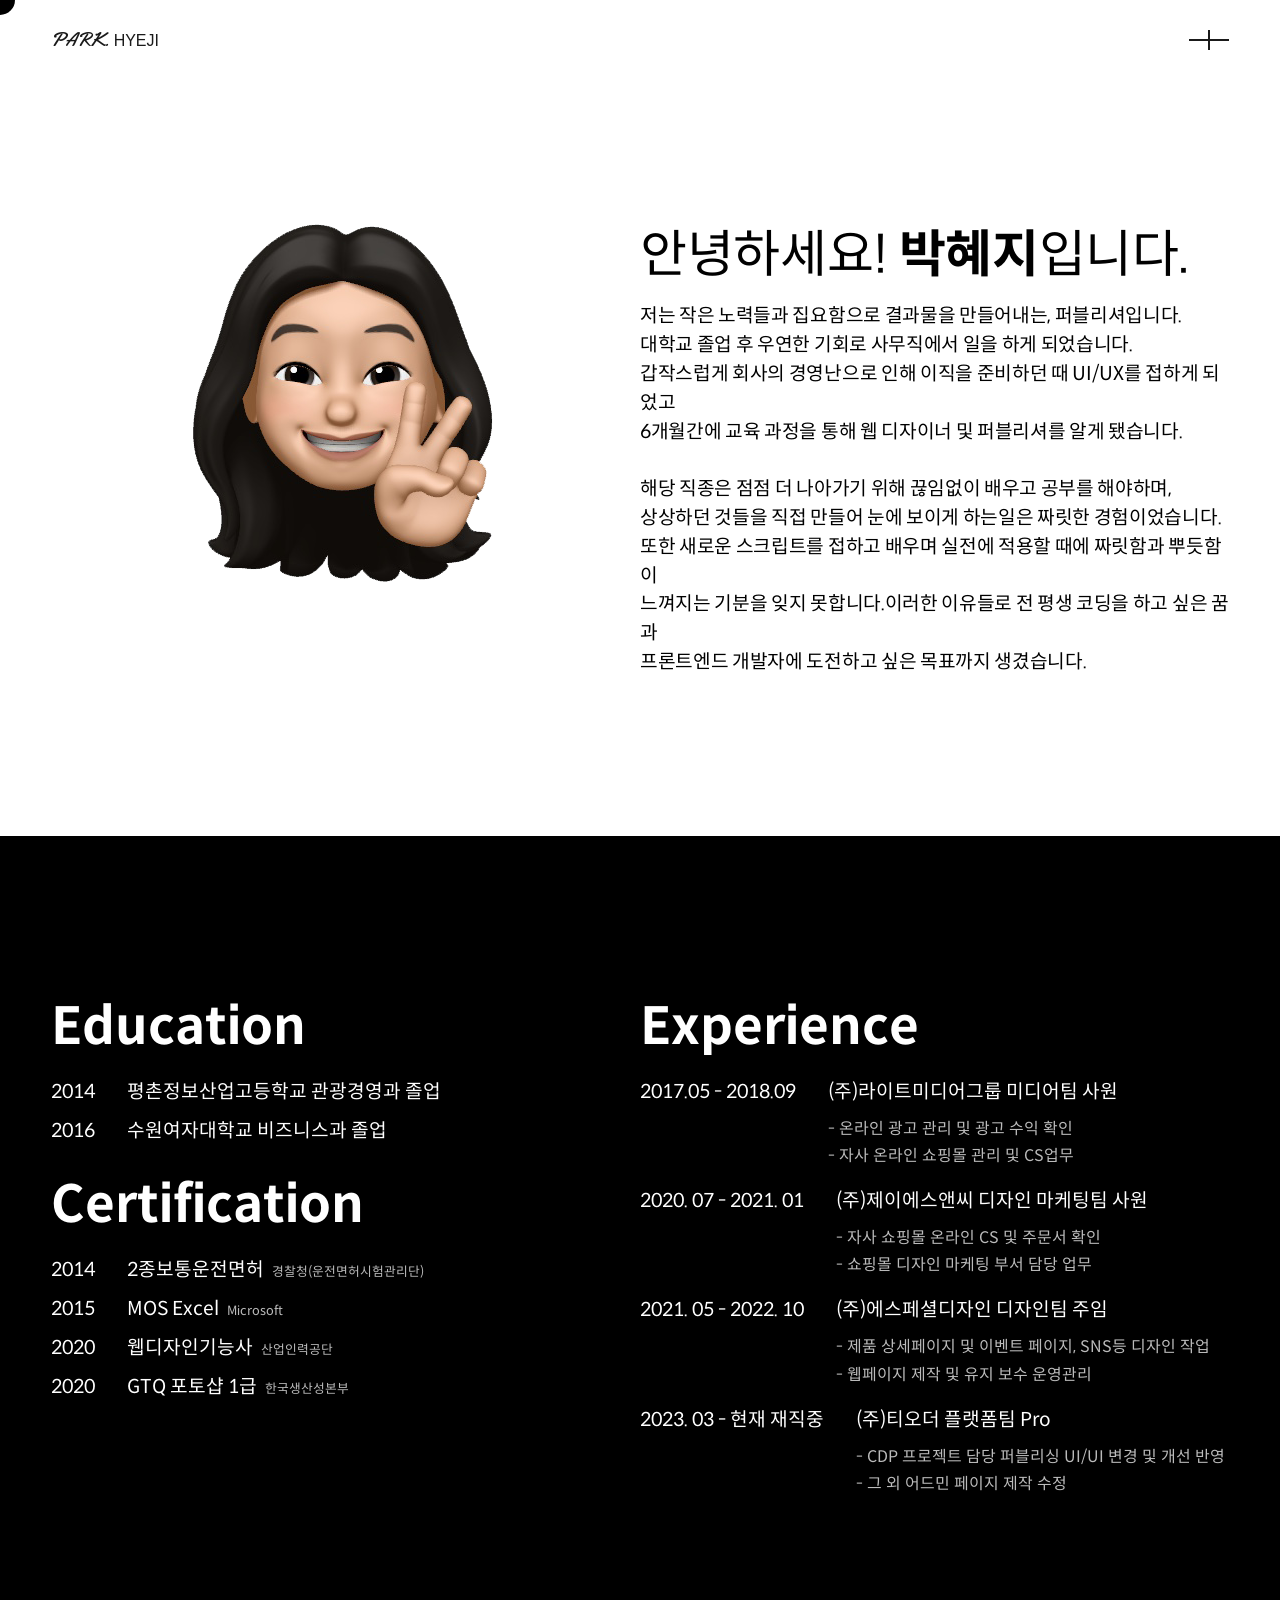
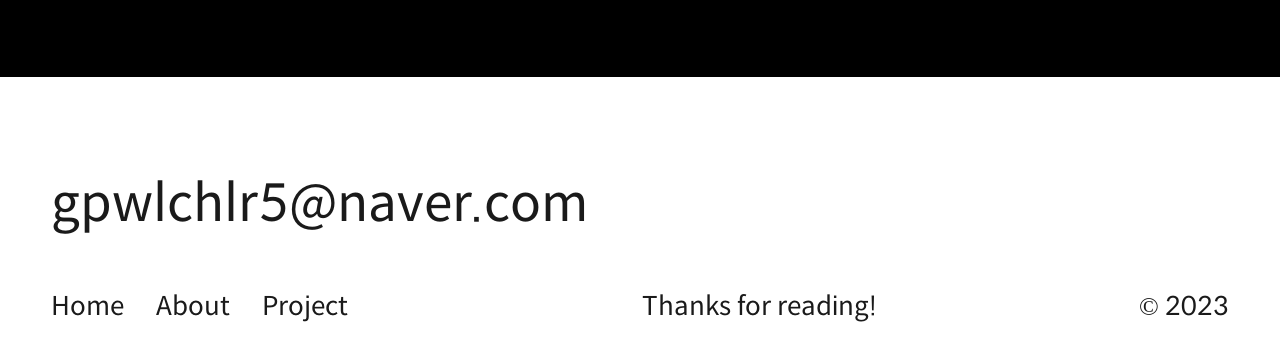
==== commit 958d213e: "[edit]번호 수정 및 재직 회사 정보 추가" ====
--- a/html/about.html
+++ b/html/about.html
@@ -60,15 +60,15 @@
                         <h3>안녕하세요! <span>박혜지</span>입니다.</h3>
                         <p>
                             저는 작은 노력들과 집요함으로 결과물을 만들어내는, 퍼블리셔입니다.<br>
-                            대학교 졸업 후 사무보조직으로 일을 하던 중, 회사 내부 사정으로 인해<br>
-                            이직을 준비하던 때 UI/UX를 접하게 되었습니다. 6개월간에 교육 과정을 통해<br>
-                            디자인과 코딩을 배우며 웹 디자이너 및 퍼블리셔 직종에 대해 알게 됐습니다.
+                            대학교 졸업 후 우연한 기회로 사무직에서 일을 하게 되었습니다.<br>
+                            갑작스럽게 회사의 경영난으로 인해 이직을 준비하던 때 UI/UX를 접하게 되었고<br>
+                            6개월간에 교육 과정을 통해 웹 디자이너 및 퍼블리셔를 알게 됐습니다.
                             <br><br>
                             해당 직종은 점점 더 나아가기 위해 끊임없이 배우고 공부를 해야하며,<br>
                             상상하던 것들을 직접 만들어 눈에 보이게 하는일은 짜릿한 경험이었습니다.<br>
                             또한 새로운 스크립트를 접하고 배우며 실전에 적용할 때에 짜릿함과 뿌듯함이<br>
-                            느껴지는 기분을 잊지 못합니다. 이러한 이유들로 평생 코딩을 하고 싶은 꿈과<br>
-                            JavaScript 프레임워크를 공부하여 프론트엔드 개발자에 도전하고 싶은 목표도 생겼습니다.
+                            느껴지는 기분을 잊지 못합니다.이러한 이유들로 전 평생 코딩을 하고 싶은 꿈과<br>
+                            프론트엔드 개발자에 도전하고 싶은 목표까지 생겼습니다.
                         </p>
                     </div>
                 </div>
@@ -95,7 +95,7 @@
                             <div class="d-flex">
                                 <p><span class="date">2017.05 - 2018.09</span></p>
                                 <div>
-                                    <p>라이트미디어그룹 미디어팀 사원</p>
+                                    <p>(주)라이트미디어그룹 미디어팀 사원</p>
                                     <div class="sub_info">
                                         <p>- 온라인 광고 관리 및 광고 수익 확인</p>
                                         <p>- 자사 온라인 쇼핑몰 관리 및 CS업무</p>
@@ -105,7 +105,7 @@
                             <div class="d-flex">
                                 <p><span class="date">2020. 07 - 2021. 01</span></p>
                                 <div>
-                                    <p>제일조명 디자인 마케팅팀 사원</p>
+                                    <p>(주)제이에스앤씨 디자인 마케팅팀 사원</p>
                                     <div class="sub_info">
                                         <p>- 자사 쇼핑몰 온라인 CS 및 주문서 확인</p>
                                         <p>- 쇼핑몰 디자인 마케팅 부서 담당 업무</p>
@@ -115,10 +115,20 @@
                             <div class="d-flex">
                                 <p><span class="date">2021. 05 - 2022. 10</span></p>
                                 <div>
-                                    <p>에스페셜디자인 디자인팀 주임</p>
+                                    <p>(주)에스페셜디자인 디자인팀 주임</p>
                                     <div class="sub_info">
                                         <p>- 제품 상세페이지 및 이벤트 페이지, SNS등 디자인 작업</p>
-                                        <p>- 웹페이지 퍼블리싱 및 유지 보수 운영관리 </p>
+                                        <p>- 웹페이지 제작 및 유지 보수 운영관리 </p>
+                                    </div>
+                                </div>
+                            </div>
+                            <div class="d-flex">
+                                <p><span class="date">2023. 03 - 현재 재직중</span></p>
+                                <div>
+                                    <p>(주)티오더 플랫폼팀 Pro</p>
+                                    <div class="sub_info">
+                                        <p>- CDP 프로젝트 담당 퍼블리싱 UI/UI 변경 및 개선 반영</p>
+                                        <p>- 그 외 어드민 페이지 제작 수정</p>
                                     </div>
                                 </div>
                             </div>
--- a/css/style.css
+++ b/css/style.css
@@ -1,6 +1,5 @@
-<<<<<<< HEAD
 @charset "utf-8";
-body { width:100%; height:100%;transition: background-color 1s ease; background-color:#fff; margin: 0; font-family: 'Neue Montreal','Inter','Spoqa Han Sans Neo','sans-serif'; line-height: 1.2; overflow-x: hidden; }
+body { width:100%; height:100%; transition: background-color 1s ease; background-color:#fff; margin: 0; font-family: 'Neue Montreal','Inter','Spoqa Han Sans Neo','sans-serif'; line-height: 1.2; overflow-x: hidden; }
 
 /* colours */
 .color-black { background-color: #000; }
@@ -155,17 +154,17 @@
 
 /* 소마요가 서브페이지 */
 .somayoga {}
-.somayoga .sub-content { padding: 5rem 0 10rem; }
+.somayoga .sub-content { position: relative; }
+.somayoga .sub-text-wrap { margin: 0 calc(var(--gutter-size) * 2) 2rem; }
+.somayoga .sub-text-wrap .sub-tit { font-size: 2rem; }
 .somayoga .overview .main-project { color: #1a1a1a; }
 .somayoga .sub-old-ds{}
-.somayoga .sub-old-ds .sub-old-wrap {}
-.somayoga .sub-old-ds .sub-old-wrap .old-inner { padding-bottom:4rem; margin: 0 calc(var(--gutter-size) * 2); align-items: center; justify-content: space-between;}
-.somayoga .sub-old-ds .sub-old-wrap .old-inner:last-child { padding-bottom: 0; }
-.soma_icon { width: 30px; }
+.somayoga .sub-old-ds .old-inner { padding-bottom:4rem; margin: 0 calc(var(--gutter-size) * 2); align-items: center; justify-content: space-between;}
+.somayoga .sub-old-ds .old-inner:last-child { padding-bottom: 0; }
+.somayoga .sub-old-ds .old-inner .old-content .soma_icon { width: 30px; }
 .old-img { width: 65%; }
 .old-text { width: 30%; }
-.somayoga .sub-old-ds .old-content { }
-.somayoga .sub-old-ds .old-content .en_txt { font-family: 'Outfit',sans-serif; font-weight: bold; font-size: 3rem; padding-bottom: 1.4rem; }
+.somayoga .sub-old-ds .old-content .en_txt { font-family: 'Outfit',sans-serif; font-weight: bold; font-size: 2rem; padding-bottom: 1.4rem; }
 .somayoga .sub-old-ds .old-content .ko_txt { font-size: 18px; line-height: 1.4rem;  }
 .somayoga .sub-ds-conc { background: #42705c; color: #fff; }
 .somayoga .sub-ds-conc .sub-project-txt { text-align: center; margin-top: 2rem; }
@@ -185,13 +184,11 @@
 .somayoga .sub-color .color-img { width: 40%; }
 .somayoga .sub-color .color-img img {height: 800px; object-fit: cover; width: 100%;}
 .somayoga .sub-main { background: url('../img/sub_soma_02.jpg') 0 0 / cover no-repeat; width: 100%; }
-.sub-line-text-w {margin: 0 calc(var(--gutter-size) * 2) 8rem;}
-.sub-line-text-w.white .sub-line-text { border-bottom: 4px solid #fff;}
-.sub-line-text {justify-content: space-between; border-bottom: 4px solid #1a1a1a;}
-.sub-line-text-w.white .sub-line-text h4 { color:#fff; }
-.sub-line-text h4 { font-family: 'Outfit',sans-serif; font-size: 80px;}
-.sub-line-text-w > p { margin-top: 2rem; }
-.sub-line-sub { font-size: 20px; line-height: 2rem; }
+.sub-text-wrap { margin: 0 calc(var(--gutter-size) * 2) 8rem; }
+.sub-text-wrap.white { color:#fff; }
+.sub-tit h4 { font-family: 'Outfit',sans-serif; font-size: 80px;}
+.sub-text-cont { font-size: 20px; line-height: 2rem; margin-top: 2rem;  }
+.sub-img-txt { position: absolute; top:5%; }
 
 
 /* 스웨트 서브페이지 */
@@ -441,12 +438,14 @@
 	/* */
 	.design .sub_img_wrap { height: 380px !important; background-size: cover !important; background-attachment: unset !important; }
 	.sub_main_v { padding-bottom: 2rem !important; display: block; }
-	.sub_main_v .main_tit .name { font-size: 4rem !important; letter-spacing:-.05rem !important; }
+	.sub_main_v .main_tit .type { font-size: 1rem; }
+	.sub_main_v .main_tit .name { font-size: 3rem !important; letter-spacing:-.05rem !important; }
 	.sub_visual .main_link { margin-top: 1rem; }
 	.sub_visual .main_link a { font-size: 1rem !important; }
 	.overview .ov-txt h4 { font-size: 2rem !important; }
 	.overview .ov-txt { display: block; }
 	.overview .main-project { width: 100% !important; margin-top: 2rem !important; }
+	.overview .ov-txt .pro-overtxt p { word-break: keep-all; }
 
 	.event_Design .sub_text,
 	.card_news .sub_text,
@@ -485,8 +484,10 @@
 	.pro-item { width: 49%; }
 
 	/* 슬라이드메뉴 */
+	.nav { padding: 5rem 3rem 0; }
+	.nav ul { margin-bottom: 4rem; }
 	.nav .contact { display: unset; }
-	.nav ul li a { font-size: 4rem; }
+	.nav ul li a { font-size: 3.5rem; }
 	.nav .contact .cont-list p { font-size: 16px; margin-bottom: 1.4rem; }
 
 	/* footer */
@@ -502,520 +503,3 @@
 @media all and (min-width:769px) and (max-width:1024px) {
 	.row-sidebar { min-height: 2300px; }
 }
-=======
-@charset "utf-8";
-body { width:100%; height:100%;transition: background-color 1s ease; background-color:#fff; margin: 0; font-family: 'Neue Montreal','Inter','Spoqa Han Sans Neo','sans-serif'; line-height: 1.2; overflow-x: hidden; }
-
-/* colours */
-.color-black { background-color: #000; }
-.color-white { background-color: #fff; }
-
-/* 공통 CSS */
-.d-flex { display: flex; }
-.align-items-start { align-items: flex-start; }
-.align-items-center { align-items: center; }
-.border-left { border-left: 1px solid #ddd; }
-.border-right { border-right: 1px solid #ddd; }
-.w100 { max-width: 100%; }
-.d-block { display: block; }
-.top0 { top: 0 !important; }
-.pd10 { padding: 10rem 0; }
-.pd-t-10 { padding-top: 10rem; }
-.pd-b-10 { padding-bottom: 10rem; }
-/* 공통 font css */
-.ft-bold { font-weight: bold; }
-.ft-italic { font-style: italic; }
-.ft-spoqa { font-family: 'Spoqa Han Sans Neo',sans-serif; letter-spacing: -.05rem; }
-.ft-300 { font-weight: 300; }
-.ft-Noto { font-family: 'Noto Sans KR', sans-serif; }
-.text-center { text-align: center; }
-/* 공통 root 적용 */
-:root {
-	--gap: 120px;
-	/* size */
-	--gutter-size: 2vw;
-	--height-space: 20vh;
-}
-
-
-/*★★★메인★★★*/
-/* content */
-#content { margin: 0 calc(var(--gutter-size) * 2); }
-#intro { width: 100%; margin-bottom: 10px; }
-#intro-title { display: flex; flex-direction: column; font-family: 'Inter',sans-serif; justify-content: center;	margin: calc(var(--height-space)) 0 calc(100% / 10) 0; text-align: center; line-height: 1; font-size: 6em; font-weight: 400; letter-spacing: -.05em;}
-/*#intro-title { display: flex; flex-direction: column; font-family: 'Gilda Display',sans-serif; justify-content: center; margin: calc(var(--height-space) * 1.5) 0 calc(100% / 40) 0; line-height: 1; font-size: 7em; font-weight: 500; }*/
-#intro-title .main-title-text { display:block; }
-#intro-title .text-plane {margin: -0.25em; padding: 0.25em; display: block;}
-#intro .intro-desc { text-align: left; }
-#intro .intro-desc .text-plane p { letter-spacing: -0.03rem; padding: 0.25em; }
-#intro .intro-desc .text-plane p.about-tit { font-size: 24px; }
-#intro .intro-desc .text-plane p.about-sub-tit { font-size: 16px; }
-.main-title-text { display: block; margin: -0.25em; padding: 0.25em;}
-.main-vedio { width: 100%; height: 700px; overflow: hidden; margin-bottom: 40px; }
-
-/* 퍼블리싱 */
-#project-wrap { margin: calc(var(--height-space)) 0 20rem 0; }
-#project-wrap .project-container { border-top: 1px solid #ddd; }
-.row-inside { flex-wrap: wrap;  }
-.row-sidebar {flex: 0 0 auto; width: 33.33333333%; min-height: 3390px; }
-.row-sidebar .row-controls{ position: -webkit-sticky; position: sticky; top: 0; left: 0; padding: 3rem 0 0 0; top: 20px; }
-.row-sidebar .row-controls p { font-size: 46px; font-weight: 300; letter-spacing: -.02em; font-weight: 400; line-height: 110%; font-family: 'Neue Montreal',sans-serif; }
-.row-contents {flex: 0 0 auto; width: 66.66666667%; letter-spacing: -.02em;  border-left: 1px solid #ddd;}
-.row-item { position: relative; border-bottom: 1px solid #ddd; }
-.row-item:last-child { border-bottom: 0; }
-.row-item > a.item-box h3{ font-family: 'Neue Montreal',sans-serif; margin-right: 40px; font-size: 32px; font-weight: 700; line-height: 110%; display: block;flex: 0 0 auto;}
-.name { position: relative; }
-.name:before{width: 0%; transition: width 0.3s; transform: translateX(-50%); position: absolute; bottom: -6px;left: 50%; height: 4px; background: #1a1a1a; content: ''; display: block;}
-.row-item > a.item-box:hover .name:before{width:100%; transition: width 0.3s;}
-.row-item > a.item-box h3 .no { font-size: 16px; display: inline-block; margin-top: -10px; color: #bbb; font-weight: 600; vertical-align: text-top; margin-left: 10px; font-style: italic; }
-.row-item > a img { max-width: 100%;}
-/*.row-item > a img { max-width: 100%;object-fit:cover; transform:scale(1.0); transition: transform .5s;  }
-.row-item > a img:hover {transform:scale(1.3);transition: transform .5s;}*/
-.web-pb {  }
-.txt-wrap { position: relative; justify-content: space-between; height: 100%; flex-direction: column; display: flex; }
-.txt-wrap img.arrow { width: 20px; position: absolute; right: 0; top: 5px; }
-.padding-all { padding: 2.4rem; }
-.pl-pr-pt { padding-top: 2.4rem; padding-bottom: 2.4rem; padding-left: 2.4rem; }
-.item-txt { margin-top: 3rem ;font-family: 'Spoqa Han Sans Neo',sans-serif; word-break:keep-all; font-size: 15px; font-weight: 400; letter-spacing: -.05em; line-height: 150%;  }
-.w-660 { position: relative; width: 660rem; margin-bottom: 0;}
-/* 디자인 */
-#design-wrap { padding-bottom: 80px; color:#fff; }
-#design-wrap .design-slide {border-top: 1px solid rgba(255,255,255,.5); border-bottom: 1px solid rgba(255,255,255,.5);}
-.cont-wrap { position: relative; } 
-.d-lbox { width: 30%; padding: 50px 0; flex-direction: column; justify-content: space-between; }
-.d-lbox .title-box p{ font-family: 'Neue Montreal',sans-serif; font-size: 46px; }
-.d-rbox { width: 70%;  padding: 50px 0 50px 50px; border-left: 1px solid rgba(255,255,255,.5); }
-.d-rbox .main-design-list {}
-.d-rbox .main-design-list .swiper-slide {}
-.swiper-slide img { max-width: 100%; }
-.design-box { display: block; color: #fff; font-family: 'Neue Montreal',sans-serif; }
-.design-box .design-txt { margin-top: 20px; }
-.swiper-button-prev { background: url("../img/prev_b.png") no-repeat; background-size: 100% auto; background-position: center; width: 50px;	left:0;}
-.swiper-button-prev:hover {	background: url("../img/prev_b_on.png") no-repeat; background-size: 100% auto; background-position: center; width: 50px; left:0; transition: all 0.5s ease-out; }
-.swiper-button-next { background: url("../img/next_b.png") no-repeat; background-size: 100% auto; background-position: center; width: 50px; left:60px; }
-.swiper-button-next:hover { background: url("../img/next_b_on.png") no-repeat; background-size: 100% auto; background-position: center; width: 50px; left:60px; transition: all 0.5s ease-out; }
-.swiper-button-next, .swiper-button-prev { top:unset; bottom: 50px;}
-.swiper-button-next::after,
-.swiper-button-prev::after { display: none;}  
-.swiper-pagination { width:auto; font-family: 'Neue Montreal',sans-serif; font-size: 14px; bottom:100px; font-weight: 100; }
-.slider__vertical-line {background: hsla(0,0%,100%,.35); display: block; height: calc(100% - 2px); left: 28.8919413919vw; position: absolute; top: 1px; transform: scaleY(0); transform-origin: left top; width: 1px; will-change: transform;}
-
-/* ★★★서브페이지★★★ */
-#sub-wrap {}
-.close {}
-.close img { width: 26px; }
-.container-wr { padding-top: 14rem; }
-.inner-box { width: 100%; margin: 0 auto; position: relative; }
-.container-wr .sub-visual .inner-box { overflow: hidden; height: 100vh; }
-.sub-bg img { width: auto !important; position: relative; left: 50%; transform: translateX(-50%);}
-.main-project { color: #fff; margin-top: 6rem; }
-.main-project p { font-size: 18px; font-weight: lighter; padding: 4px 0; }
-.main-project span { display:inline-block; font-weight: bold; opacity: 80%; width: 80px; }
-.container-wr .sb-title{position: absolute; left: 50%; top: 50%; transform: translate(-50%,-50%); color: #fff; font-size: 82px;}
-.container-wr .scroll-w { position: absolute; left: 50%; bottom: 0; transform: translateX(-50%); color: #fff;}
-.container-wr .scroll-w .scroll-text{display: inline-block; vertical-align: top; writing-mode: vertical-rl; text-orientation: mixed; position: absolute; top: 0; right: 3px; transform: rotate(180deg); -ms-transform: rotate(180deg); -webkit-transform: rotate(180deg); transform-origin: center;}
-.container-wr .scroll-w span.scroll-line{display: inline-block; width: 1px; height: 100px; background-color: #fff;}
-.container-wr .scroll-b { position: absolute; left: 50%; bottom: 0; transform: translateX(-50%); color: #1a1a1a;}
-.container-wr .scroll-b .scroll-text{display: inline-block; vertical-align: top; writing-mode: vertical-rl; text-orientation: mixed; position: absolute; top: 0; right: 3px; transform: rotate(180deg); -ms-transform: rotate(180deg); -webkit-transform: rotate(180deg); transform-origin: center;}
-.container-wr .scroll-b span.scroll-line{display: inline-block; width: 1px; height: 100px; background-color: #1a1a1a;}
-
-/* 스타홀스 서브페이지 */
-.sub-content { position: relative; }
-.starhorse { color: #fff; background-color: #000; }
-.starhorse .sub-visual { position:relative;background: url('../img/sub_starhorse_01.jpg')0 0 / cover no-repeat; width: 100%; height:100vh; }
-.starhorse .sub-visual-txt {margin:0 calc(var(--gutter-size) * 2);padding-top: 140px; }
-.starhorse .sub-visual-txt .main-tit{ font-size: 120px; line-height: 1; margin-bottom: 2.5rem; }
-.starhorse .sub-visual-txt .main-sub { font-weight: lighter; line-height: 1.6rem; }
-.shItem_01 { position: absolute; top: -60px; right: 0; width:90%; z-index: 1;}
-.starhorse .sub-wireframe > img { margin-top: 15rem; }
-.starhorse .sub-text { position: absolute; top: 30%; left: 0; width: 100%; align-items: flex-start; padding: 0 calc(var(--gutter-size)*2); }
-.starhorse .sub-t-tit { font-size: 60px; width: 40%; line-height: 1; }
-.starhorse .sub-t-txt { font-size: 18px; width: 60%; line-height: 1.6rem; padding-right: 12rem; word-break: keep-all; }
-.shItem_02 { margin-top: 10rem; }
-.starhorse .sub-main { background: url('../img/sub_starhorse_03.jpg') 0 0 / cover no-repeat; width: 100%; margin-top: 10rem; padding-bottom: 10rem; }
-.shItem_04, .shItem_07 { margin-top: 10rem; }
-.starhorse .sub-typo-color {margin-top: 10rem;}
-.starhorse .sub-typo-color .typo {margin: 0 calc(var(--gutter-size) * 5.2) 8rem;}
-.starhorse .sub-typo-color .typo .typo-font { width: 100%; }
-.starhorse .sub-typo-color .typo .typo-font > div { width: 50%; }
-.starhorse .sub-typo-color .typo .typo-font .typo-sub .typo-type { color: #a3a3a3; font-size: 20px; padding-bottom: 2rem; }
-.starhorse .sub-typo-color .typo .typo-font .typo-sub .ft-bold { font-size: 48px; line-height: 1; }
-.starhorse .sub-typo-color .typo .typo-font .typo-sub .ft-reg { font-size: 32px; padding-bottom: 1.5rem; }
-.starhorse .sub-typo-color .color > p {margin: 0 calc(var(--gutter-size) * 5.2);}
-.typo-tit { font-size: 40px; padding-bottom: 2.5rem; }
-.starhorse .sub-inquiry .sub-inquiry-img {}
-.starhorse .sub-inquiry .sub-inquiry-img img:nth-child(2n),
-.starhorse .sub-inquiry .sub-inquiry-img img:last-child { margin-top: -10rem; }
-.starhorse .sub-another .sub-t-tit { width:100%; margin-bottom: 5rem; }
-.starhorse .sub-mobile { margin-top: 10rem; padding-bottom: 10rem; }
-.starhorse .sub-inquiry .sub-text { top: 10%; left: revert; right: 0; text-align: right; }
-.starhorse .sub-inquiry .sub-text .sub-t-tit { width: unset; margin-bottom: 2.5rem; }
-.starhorse .sub-inquiry .sub-text .sub-t-txt { width: unset; padding-right: 0; }
-.starhorse .sub-prediction .sub-text { top: 10%; }
-.starhorse .sub-prediction .sub-text .sub-t-tit { width: unset; margin-bottom: 2.5rem; }
-.starhorse .sub-prediction .sub-prediction-img img:nth-child(2n),
-.starhorse .sub-prediction .sub-prediction-img img:last-child { margin-top: -10rem; }
-
-
-/* 소마요가 서브페이지 */
-.somayoga {}
-.somayoga .sub-content { padding: 5rem 0 10rem; }
-.somayoga .sub-visual { position:relative; background: url('../img/sub_soma_01.jpg') 0 0 / cover no-repeat; width: 100%; height: 100vw; }
-.somayoga .sub-visual .sub-main-txt { position: absolute; top: 41%; color: #fff; margin: 0 calc(var(--gutter-size) * 2); } 
-.somayoga .sub-visual .sub-main-txt .sub-main-tit { margin-bottom: 6rem; }
-.somayoga .sub-visual .sub-main-txt .sub-main-tit h1 { color: #fff; font-size: 10rem; font-family: 'Outfit',sans-serif; font-weight: 800; line-height: 1; }
-.somayoga .sub-visual .sub-main-txt .sub-main-tit h1:nth-child(2n) { margin-left: 18rem; }
-.somayoga .sub-visual .sub-main-txt .sub-main-tit img { width: 60%; }
-.somayoga .sub-visual .sub-main-txt p.main-sub { font-weight: lighter; line-height: 1.8rem; margin-bottom: 6rem; font-size: 20px; }
-.somayoga .sub-visual .sub-main-txt .main-project { text-align: center; }
-.somayoga .sub-visual .sub-main-txt .main-project > ul {}
-.somayoga .sub-visual .sub-main-txt .main-project > ul > li { padding:0 2rem; position: relative; }
-.somayoga .sub-visual .sub-main-txt .main-project > ul > li:first-child { padding-left: 0; }
-.somayoga .sub-visual .sub-main-txt .main-project > ul > li::after { content: ''; width: 1px; height: 40px; background: rgba(255,255,255,.8); position: absolute; right: 0; top: 50%; transform: translateY(-50%); }
-.somayoga .sub-visual .sub-main-txt .main-project > ul > li:last-child::after { display: none; }
-.somayoga .sub-old-ds{}
-.somayoga .sub-old-ds .sub-old-wrap {}
-.somayoga .sub-old-ds .sub-old-wrap .old-inner { padding-bottom:4rem; margin: 0 calc(var(--gutter-size) * 2); align-items: center; justify-content: space-between;}
-.somayoga .sub-old-ds .sub-old-wrap .old-inner:last-child { padding-bottom: 0; }
-.soma_icon { width: 30px; }
-.old-img { width: 65%; }
-.old-text { width: 30%; }
-.somayoga .sub-old-ds .old-content { }
-.somayoga .sub-old-ds .old-content .en_txt { font-family: 'Outfit',sans-serif; font-weight: bold; font-size: 3rem; padding-bottom: 1.4rem; }
-.somayoga .sub-old-ds .old-content .ko_txt { font-size: 18px; line-height: 1.4rem;  }
-.somayoga .sub-ds-conc { background: #42705c; color: #fff; }
-.somayoga .sub-ds-conc .sub-project-txt { text-align: center; margin-top: 2rem; }
-.somayoga .sub-ds-conc .sub-project-txt .project-en-tit { font-family: 'Outfit',sans-serif; font-weight: 500; font-size: 2rem; padding-bottom: 2rem; }
-.somayoga .sub-ds-conc .sub-project-txt .project-ko-tit { font-size: 1.6rem; padding-bottom: 1rem; }
-.somayoga .sub-ds-conc .sub-project-txt .project-text { font-size: 1rem; }
-.somayoga .sub-ds-conc .sub-project-txt .project-text span { font-weight: bold; }
-.somayoga .sub-color { height: 800px; overflow: hidden; padding: 0; }
-.somayoga .sub-color .color-wrap { width: 60%; }
-.somayoga .sub-color .color-box { flex-wrap: wrap; }
-.somayoga .sub-color .color-box > li { width: 50%; height: 400px; position: relative; }
-.somayoga .sub-color .color-box > li > p { position: absolute; bottom: 2rem; right: 2rem; color: #bbbbbb; font-family: 'Outfit',sans-serif; font-size: 20px; }
-.somayoga .sub-color .color-box > li.box01 {background: #fff;}
-.somayoga .sub-color .color-box > li.box02 { background: #F7F5F1;}
-.somayoga .sub-color .color-box > li.box03 { background: #E8E2D9;}
-.somayoga .sub-color .color-box > li.box04 { background: #42705c;}
-.somayoga .sub-color .color-img { width: 40%; }
-.somayoga .sub-color .color-img img {height: 800px; object-fit: cover; width: 100%;}
-.somayoga .sub-main { background: url('../img/sub_soma_02.jpg') 0 0 / cover no-repeat; width: 100%; }
-.sub-line-text-w {margin: 0 calc(var(--gutter-size) * 2) 8rem;}
-.sub-line-text-w.white .sub-line-text { border-bottom: 4px solid #fff;}
-.sub-line-text {justify-content: space-between; border-bottom: 4px solid #1a1a1a;}
-.sub-line-text-w.white .sub-line-text h4 { color:#fff; }
-.sub-line-text h4 { font-family: 'Outfit',sans-serif; font-size: 80px;}
-.sub-line-text-w > p { margin-top: 2rem; }
-.sub-line-sub { font-size: 20px; line-height: 2rem; }
-
-
-/* 스웨트 서브페이지 */
-.sweat { background: #000; color:#fff;  }
-.sweat a { color: #fff; }
-.sweat .sub_visual { margin: 0 calc(var(--gutter-size) * 2); justify-content: space-between; padding-bottom: 4rem; align-items: flex-end; }
-.sweat .sub_visual .main_tit {  }
-.sweat .sub_visual .main_tit .type { font-size: 1.4rem; padding-bottom: 0.5rem; }
-.sweat .sub_visual .main_tit .name { font-size: 6rem; letter-spacing: -0.4rem; }
-.sweat .sub_visual .main_link a { font-size: 1.4rem; }
-.sweat .sub_visual .main_link a img { padding-right: .5rem; max-width: 100%; width: 40px;}
-.sweat .overview { }
-.sweat .overview .ov-txt { margin: 0 calc(var(--gutter-size) * 2); justify-content: space-between; align-items: flex-end; }
-.sweat .overview .main-project { margin-top: 0; width: 30%; }
-.sweat .overview .main-project p { letter-spacing: 0 !important; }
-.sweat .overview .ov-txt h4 { font-size: 3rem; letter-spacing: .2rem; }
-.sweat .overview .ov-txt p { line-height: 1.4rem; font-weight: 300; letter-spacing: -.05rem; }
-.sweat .overview .ov-txt .pro-overtxt p { padding-top: 2rem; }
-.sweat .color .color-txt {  margin: 0 calc(var(--gutter-size) * 2); padding-bottom: 4rem; }
-.sweat .color .color-txt h4 { font-size: 1.4rem; padding-right: 2rem; }
-.sweat .color .color-txt p { font-size: 1.2rem; }
-
-/* 옥토북스 서브페이지 */
-.octobooks .overview .main-project { color:#1a1a1a; } 
-.octobooks .pc-main { background: #222; }
-.octobooks .m-main {background:#36b3d7; }
-
-/* 심플리카 서브페이지 */
-.simplica { }
-.simplica .overview .main-project { color:#1a1a1a; } 
-.simplica .pc-main { background: #222; }
-.simplica .m-main { background: #222; }
-
-/* 마마픽 서브페이지 */
-.mamapick { }
-.mamapick .overview .main-project { color:#1a1a1a; } 
-.mamapick .pc-main { background: #222; }
-.mamapick .m-main { background: #222; }
-
-.sub_main_v { margin: 0 calc(var(--gutter-size) * 2); justify-content: space-between; padding-bottom: 4rem; align-items: flex-end; }
-.sub_main_v .main_tit {  }
-.sub_main_v .main_tit .type { font-size: 1.4rem; padding-bottom: 0.5rem; }
-.sub_main_v .main_tit .name { font-size: 6rem; letter-spacing: -0.2rem; }
-.sub_main_v .main_link a { font-size: 1.4rem; }
-.sub_main_v .main_link a img { padding-right: .5rem; max-width: 100%; width: 40px;}
-.overview { }
-.overview .ov-txt { margin: 0 calc(var(--gutter-size) * 2); justify-content: space-between; align-items: flex-end; }
-.overview .main-project { margin-top: 0; width: 30%; }
-.overview .main-project p { letter-spacing: 0 !important; }
-.overview .ov-txt h4 { font-size: 3rem; letter-spacing: .2rem; }
-.overview .ov-txt p { line-height: 1.4rem; font-weight: 300; letter-spacing: -.05rem; }
-.overview .ov-txt .pro-overtxt p { padding-top: 2rem; }
-.brand-wrap { text-align: center; padding: 4rem 0;}
-.brand-wrap .brand-tit { font-size: 1.2rem; font-family: 'Inter',sans-serif; }
-.brand-wrap .brand-name { font-family: 'Outfit',sans-serif; font-size: 3rem; font-weight: 600; padding: 2rem 0 1rem;}
-.brand-wrap .brand-txt { font-size: 1.2rem; }
-
-/* sns_콘텐츠 서브페이지 */
-.sns_Design {}
-.sns_Design .sns_octo { color: #fff; }
-.sns_Design .sns_octo .sns_octo_top { background: #5fc7e4; padding: 10rem calc(var(--gutter-size) * 2); }
-.sns_Design .sub_img_wrap { background: url('../img/sub_sns_01.jpg') no-repeat; background-attachment: fixed; background-size: 100%; background-position: center; height: 1000px; }
-.sns_Design .sns_octo .before_after { margin-bottom: 8rem; }
-.sns_Design .sns_octo .before_after > div { flex: 1 1 0; padding: 0 0.5rem; }
-.sns_Design .sns_octo .before_after .half_cont h3{ font-family: 'Inter',sans-serif; margin-bottom: 1.4rem;}
-.sns_Design .sns_octo .before_after .half_cont p { position:relative; padding:2rem 6rem; font-size: 1.2rem; line-height:1.6rem; text-align: center; word-break: keep-all;display: block; }
-.sns_Design .sns_octo .before_after .half_cont p::after { display: block; content: ''; position:absolute; right: -25px; top: 50%; transform: translateY(-50%); width: 0;height: 0; border-bottom: 10px solid transparent; border-left: 10px solid rgba(255,255,255,.5); border-right: 10px solid transparent; border-top: 10px solid transparent; }
-.sns_Design .sns_octo .before_after .half_cont:last-child p::after { display: none; }
-.sns_Design .sns_octo .event_cont { background: #32aacb;  position: relative; }
-.sns_Design .sns_octo .event_cont .sub_txt { margin: 0 calc(var(--gutter-size) * 2); }
-.sns_Design .sns_kwon { background: #efefef; }
-.sns_Design .sns_kwon .sub_text { margin: 0 calc(var(--gutter-size) * 2); }
-.sns_Design .sns_kwon .feed_design { position: relative; }
-.sns_Design .sns_kwon .feed_design .sub_txt { margin: 0 calc(var(--gutter-size) * 2); }
-.sns_Design .sns_kwon .adver_design .sub_txt { position: unset; text-align: right; margin: 0 calc(var(--gutter-size) * 2); padding-bottom: 2rem; }
-.sns_Design .sns_mamapick { background:#f8dc36; }
-.sns_Design .sns_mamapick .sub_text { margin: 0 calc(var(--gutter-size) * 2); }
-.sns_Design .sub_txt { position: absolute; }
-.sns_Design .sub_txt h3 { margin-bottom: 1rem; font-family: 'Inter',sans-serif;}
-.sns_Design .sns_octo .sub_t_left a { color: #fff; }
-.sns_Design .sub_txt p {font-size: 1.2rem; line-height: 1.6rem; font-weight: 300;}
-
-/* 상품상세페이지_서브페이지 */
-.detail_Design {}
-.detail_Design .sub_img_wrap { background: url('../img/sub_detail_bg.jpg') no-repeat; background-attachment: fixed; background-size: 100%; background-position: center; height: 1000px; }
-.dt_paseco_top { background: url('../img/sub_detail_01.jpg')no-repeat; height: 1100px; background-size: 100%; background-position: 0 -20px; }
-.detail_Design .sub_text { padding: 10rem calc(var(--gutter-size) * 2) 0; }
-
-
-/* event_서브페이지 */
-.event_Design {}
-.event_Design .sub_img_wrap { background: url('../img/sub_event_01.jpg') no-repeat; background-attachment: fixed; background-size: 100%; background-position: center; height: 1000px; }
-.event_Design .event_octo {background: #30b1d6; color:#fff; }
-.event_Design .event_octo .ev_octo_top {  }
-.event_Design .event_kwon .sub_text { padding: 0 calc(var(--gutter-size) * 2); }
-.event_Design .event_kwon .ev_kwon_top { background: #f1f1f1; }
-.event_Design .event_kwon .ev_kwon_bot {background:#cfbfb2;}
-.event_Design .event_eye { background:#564943; color:#fff }
-.event_Design .event_eye img { margin-top: -20rem; }
-.event_Design .event_mamapick { background:#f8dc36; }
-.event_Design .event_toshiba { background:url('../img/sub_event_08_bg.jpg')50% no-repeat; color: #fff; }
-.event_Design .sub_text { padding: 10rem calc(var(--gutter-size) * 2) 0; }
-
-/* 카드뉴스_서브페이지 */
-.cardnews_Design .card_news { background: #e8e8e8;}
-.cardnews_Design .card_news .sub_text { padding: 10rem calc(var(--gutter-size) * 2) 0; }
-.cardnews_Design .sub_img_wrap { background: url('../img/sub_cardnews_bg.jpg') no-repeat; background-attachment: fixed; background-size: 100%; background-position: center; height: 1000px; }
-.cardnews_Design .card-wrap { padding-bottom: 10rem; }
-.cardnews_Design .card_news .swiper-horizontal>.swiper-pagination-bullets,
-.cardnews_Design .card_news .swiper-pagination-bullets.swiper-pagination-horizontal,
-.cardnews_Design .card_news .swiper-pagination-custom,
-.cardnews_Design .card_news .swiper-pagination-fraction { bottom: unset !important; }
-.cardnews_Design .card_news .swiper-pagination-bullet-active { transition: width .5s; border-radius: 5px; background: #1a1a1a;}
-
-/* 디자인 공통 */
-.sub_text > div { flex: 1; padding-bottom: 8rem; }
-.sub_text > div.sub_t_left {}
-.sub_text > div.sub_t_left h3 { margin-bottom: 1rem; }
-.sub_text > div.sub_t_left p { font-size: 3rem; }
-.sub_text > div.sub_t_right p { font-size: 1.2rem; line-height: 1.6rem; font-weight: 300; word-break: keep-all; margin-right: 2rem; }
-
-
-/* sub_about */
-.about_wrap {  }
-.about_wrap .about_intro {margin: 0 calc(var(--gutter-size) * 2);}
-.about_wrap .intro_wrap > div { flex: 1; }
-.about_wrap .intro_wrap > div.my_img { text-align: center; }
-.about_wrap .intro_wrap > div.my_self {letter-spacing: -.02rem;}
-.about_wrap .intro_wrap > div.my_self h3 { font-size: 4vw; font-weight: 400; margin-bottom: 1rem; }
-.about_wrap .intro_wrap > div.my_self h3 span { font-weight: bold; }
-.about_wrap .intro_wrap > div.my_self p { font-size: 1.2rem; line-height: 1.8rem; }
-.about_wrap .about_info { background: #000; color: #fff; }
-.about_wrap .about_info .info_wrap{ margin: 0 calc(var(--gutter-size) * 2);}
-.about_wrap .about_info .info_wrap > div { flex: 1; }
-.about_wrap .about_info .info_wrap .info_txt .info_tit { font-size: 4vw; padding-bottom: 1.4rem; }
-.info_edu { margin-bottom: 2rem; }
-.about_wrap .about_info .info_wrap .info_txt .date { margin-right: 2rem; display: inline-block; min-width: 40px;}
-.about_wrap .about_info .info_wrap .info_txt p { margin-bottom: 1rem; font-size: 1.2rem; }
-.gray_txt { color: #bbb; font-size: .8rem; margin-left: .5rem; }
-.info_exp.info_txt .date { min-width: 140px !important; }
-.info_exp.info_txt .sub_info { color:#bbb; }
-.info_exp.info_txt .sub_info p { font-size: 1rem !important; margin-bottom: .5rem !important;}
-.info_exp.info_txt > div { margin-bottom: 1rem; }
-
-/* sub_project */
-.sub-project { margin: 0 calc(var(--gutter-size) * 2); padding: 10rem 5rem; }
-.sub-project h1 {font-size: 2.25rem; line-height: 2.5rem; font-weight: 400; letter-spacing: .1rem; margin-bottom: 3rem; margin-top: 3rem; }
-.sub-project .tab { width:100%; }
-.sub-project .tabnav{ font-size:0; width:100%; padding: 1.25rem 0; }
-.sub-project .tabnav li{ display: inline-block;  height:46px; text-align:center; }
-.sub-project .tabnav li a:before{ content: ""; position: absolute; left: 50%; top: 0px;width: 6px; height: 6px; border-radius: 50%; transform: translateX(-50%); }
-.sub-project .tabnav li a.active:before{ background:#1a1a1a; }
-.sub-project .tabnav li a.active{ border-bottom:1px solid #fff;}
-.sub-project .tabnav li a{ position:relative; display:block; font-family: 'Inter',sans-serif; color: #1a1a1a; font-size: 1.2rem; margin: 0 20px 0 0; line-height:46px; text-decoration:none; }
-.sub-project .tabnav li a:hover,
-.sub-project .tabnav li a.active{ font-weight: bold; }
-.sub-project .tabcontent { border-top:none;}
-.sub-project .tabcontent .tab-cont {display: flex; justify-content: space-between; flex-wrap: wrap; }
-.pro-item { width: 32%; padding-bottom: 2rem; }
-.pro-item > a { display: block; }
-.pro-item > a p {padding: 1rem 0; font-size: 1.2rem;}
-
-/* footer */ 
-#footer { background:#000; color:#fff; padding: 0 calc(var(--gutter-size) * 2); }
-#footer a { color: #fff; }
-#footer .contact { padding: 6rem 0 3.5rem; }
-#footer .contact a { display: block; font-size: 4vw; }
-#footer .bottom-wrap { justify-content: space-between; }
-#footer .bottom-wrap .menu {}
-#footer .bottom-wrap .menu .menu-list {}
-#footer .bottom-wrap .menu .menu-list a { font-size: 26px; display: inline-block; margin-bottom: 32px; margin-right: 2rem; }
-#footer .bottom-wrap .menu .menu-list a:hover { color: #B3B3B3; }
-#footer .bottom-wrap .bottom-txt { font-size: 26px; margin-bottom: 32px;  } 
-#footer.white { background:#fff; color: #1a1a1a; }
-#footer.white a { color: #1a1a1a; }
-
-/* ↓↓↓↓↓↓↓↓↓ 미디어쿼리 ↓↓↓↓↓↓↓↓↓ */
-
-/* 모바일 */
-@media all and (max-width:768px) {
-	#header { height: 60px; }
-	#sub_header { height: 60px; }
-	.dot { display: none; }
-	.w-660 { width: 50%; }
-	.container-wr { padding-top: 8rem; }
-	.pd-b-10 { padding-bottom: 6rem; }
-	.pd10 { padding: 6rem 0; }
-	/*★★★메인★★★*/
-	#intro-title { font-size: 7.46667vw; }
-	.main-vedio { width: 100%; height: 300px; overflow: hidden; margin-bottom: 0; }
-	#intro .intro-desc .text-plane p.about-tit { font-size: 4.8vw;}
-	#project-wrap { margin: 4rem 0; }
-	#project-wrap .project-container {}
-	#project-wrap .project-container .row-inside { display: unset; }
-	.row-sidebar { width: 100%; min-height: unset; }
-	.row-contents { width: 100%; border-left:0; }
-	.row-contents .row-item .m-l-txt { padding: 2rem 0 1rem 1rem; }
-	.row-contents .row-item .m-r-txt { padding: 2rem 1rem 1rem 0;  }
-	.row-sidebar .row-controls p { margin-bottom: 4rem; font-size: 7.46667vw;}
-	.pl-pr-pt,.padding-all { padding: 0; }
-	.item-txt { margin-top: 2rem; font-size: 13px; width: 100%; overflow: hidden; text-overflow: ellipsis; display: -webkit-box; -webkit-line-clamp: 4; -webkit-box-orient: vertical; }
-	.row-item > a.item-box h3 { font-size: 20px; }
-	.row-item > a.item-box h3 .no { font-size: 12px; }
-	.txt-wrap img.arrow { width: 12px; }
-	.d-lbox .title-box p { font-size: 7.46667vw; }
-	#design-wrap .design-slide { border-bottom: 0;}
-	#design-wrap .design-slide .cont-wrap { display: revert; }
-	#design-wrap .d-lbox { width: 100%; }
-	#design-wrap .d-rbox { border-left: 0; padding: 0; width: 100%; }
-	#design-wrap .swiper-pagination { display:none; }
-	#design-wrap .swiper-button-next,
-	#design-wrap .swiper-button-prev { top: 30%; left: unset;}
-	#design-wrap .swiper-button-prev { right: 60px; }
-	#design-wrap .swiper-button-next { right: 0; }
-
-	/* starhorse */
-	.starhorse .sub-visual { height: auto; }
-	.starhorse .sub-visual-txt .main-tit { font-size: 8vw; }
-	.starhorse .d-flex { display: block; }
-	.main-project { margin-top: 2rem; }
-	.main-project p { font-size: 1rem;}
-	.starhorse .sub-wireframe > img { margin-top: 10rem; }
-	.starhorse .sub-t-tit { font-size: 6vw; padding-bottom: 1rem; }
-	.starhorse .sub-t-txt { font-size: .8rem; padding-right: 0; width: 100%;}
-	.typo-tit { font-size: 6vw; }
-	.starhorse .sub-typo-color .typo { margin: 0 calc(var(--gutter-size) * 5.2) 4rem; }
-	.starhorse .sub-typo-color .typo .typo-font .typo-sub .typo-type { padding-bottom: 1rem; }
-	.starhorse .sub-typo-color .typo .typo-font > div { width: 100%; }
-	.starhorse .sub-typo-color .typo .typo-font > div.Ko { margin-bottom: 2rem; }
-	.starhorse .sub-typo-color .typo .typo-font .typo-sub .ft-reg { font-size: 1.4rem; }
-	.starhorse .sub-typo-color .typo .typo-font .typo-sub .ft-bold { font-size: 2rem; }
-	.starhorse .sub-mobile { padding-bottom: 4rem; margin-top: 4rem; }
-	.starhorse .sub-main { padding-bottom: 6rem; }
-	.starhorse .sub-inquiry { padding-top: 10rem; }
-	.starhorse .sub-inquiry .sub-text .sub-t-tit { margin-bottom: 0; }
-	.starhorse .sub-inquiry .sub-inquiry-img img:nth-child(2n), .starhorse .sub-inquiry .sub-inquiry-img img:last-child { margin-top: -4rem;}
-	.starhorse .sub-inquiry .sub-text { top: 0; }
-	.starhorse .sub-prediction { padding-top: 16rem; }
-	.starhorse .sub-prediction .sub-prediction-img img:nth-child(2n), .starhorse .sub-prediction .sub-prediction-img img:last-child { margin-top: -4rem; }
-
-	/* sweat */
-	.sweat .color .color-txt { display: block; }
-	.sweat .color .color-txt h4 { padding-bottom: 1rem; }
-	.sweat .color .color-txt p { font-size: 1rem; }
-	/* somayoga */
-	
-	/* */
-	.design .sub_img_wrap { height: 380px !important; background-size: cover !important; background-attachment: unset !important; }
-	.sub_main_v { padding-bottom: 2rem !important; display: block; }
-	.sub_main_v .main_tit .name { font-size: 4rem !important; letter-spacing:-.05rem !important; }
-	.sub_visual .main_link { margin-top: 1rem; }
-	.sub_visual .main_link a { font-size: 1rem !important; }
-	.overview .ov-txt h4 { font-size: 2rem !important; }
-	.overview .ov-txt { display: block; }
-	.overview .main-project { width: 100% !important; margin-top: 2rem !important; }
-
-	.event_Design .sub_text,
-	.card_news .sub_text,
-	.detail_Design .sub_text { display: block; padding: 6rem calc(var(--gutter-size) * 2) 0 !important; }
-	.sub_text > div.sub_t_left p { font-size: 2rem; letter-spacing: -0.05rem; }
-	.sub_text > div { padding-bottom: 2rem; }
-	.sub_text > div.sub_t_right p { font-size: 1rem; margin-right: 0; }
-	.event_Design .event_eye img { margin-top: -5rem; }
-	.sns_Design .sub_text { display: block; }
-	.sns_Design .sns_octo .sns_octo_top { padding: 4rem calc(var(--gutter-size) * 2) ; }
-	.sns_Design .sns_octo .before_after { display: block; }
-	.sns_Design .sns_octo .before_after .half_cont p { font-size: 1rem; padding: 2rem 0; }
-	.sns_Design .sns_octo .before_after .half_cont p::after { display: block; content: ''; position: absolute; top:unset; left: 50%; bottom: -20px; transform: translateY(-50%); width: 0; height: 0; border-bottom: 10px solid transparent; border-left: 10px solid transparent; border-top: 10px solid rgba(255,255,255,.5); }
-	.sns_Design .sns_octo .before_after > div { padding: 0;}
-	.sns_Design .sns_octo .before_after > div.after { margin-top: 2rem; }
-	.sns_Design .sns_octo .before_after { margin-bottom: 4rem; }
-	.sns_Design .sub_txt { position: unset; padding-bottom: 2rem ;}
-	.sns_Design .sub_txt p { font-size: 1rem; }
-	
-	/* about */
-	.about_wrap .about_intro .intro_wrap { display: unset; }
-	.about_wrap .intro_wrap > div.my_img { margin-bottom: 2rem; }
-	.about_wrap .intro_wrap > div.my_img img { width: 50%; margin: 0 auto; display: block; }
-	.about_wrap .intro_wrap > div.my_self h3 { font-size: 6vw; }
-	.about_wrap .intro_wrap > div.my_self p { font-size: 14px; line-height: 1.4rem; }
-	.about_wrap .about_info .info_wrap { display: block;}
-	.about_wrap .about_info .info_wrap .info_txt .info_tit { font-size: 6vw; }
-	.about_wrap .about_info .info_wrap .info_txt p { font-size: 1rem; }
-	.info_exp.info_txt .sub_info p { font-size: 0.8rem !important }
-	.info_cer { margin-bottom: 2rem; }
-	.about_wrap .about_info .info_wrap .info_txt .date { margin-right: 1rem; }
-	.info_exp.info_txt .date { width: 10% !important; margin-right: 0 !important; }
-
-	/* project */
-	.sub-project { padding:8rem 0 4rem; }
-	.pro-item { width: 49%; }
-
-	/* 슬라이드메뉴 */
-	.nav .contact { display: unset; }
-	.nav ul li a { font-size: 4rem; }
-	.nav .contact .cont-list p { font-size: 16px; margin-bottom: 1.4rem; }
-
-	/* footer */
-	#footer .contact { padding: 4rem 0 3rem; }
-	#footer .contact a { font-size: 6vw; }
-	#footer .bottom-wrap { align-items: center; }
-	#footer .bottom-wrap .menu .menu-list a { font-size: 18px; margin-bottom: 3rem; }
-	#footer .bottom-wrap .bottom-txt { font-size: 14px; margin-bottom: 3rem; }
-}
-
-   
-/* 모바일 또는 태블릿 */
-@media all and (min-width:769px) and (max-width:1024px) {
-	.row-sidebar { min-height: 2300px; }
-}
->>>>>>> 19a89f13853b963194a64a801fab6addb6b96f14
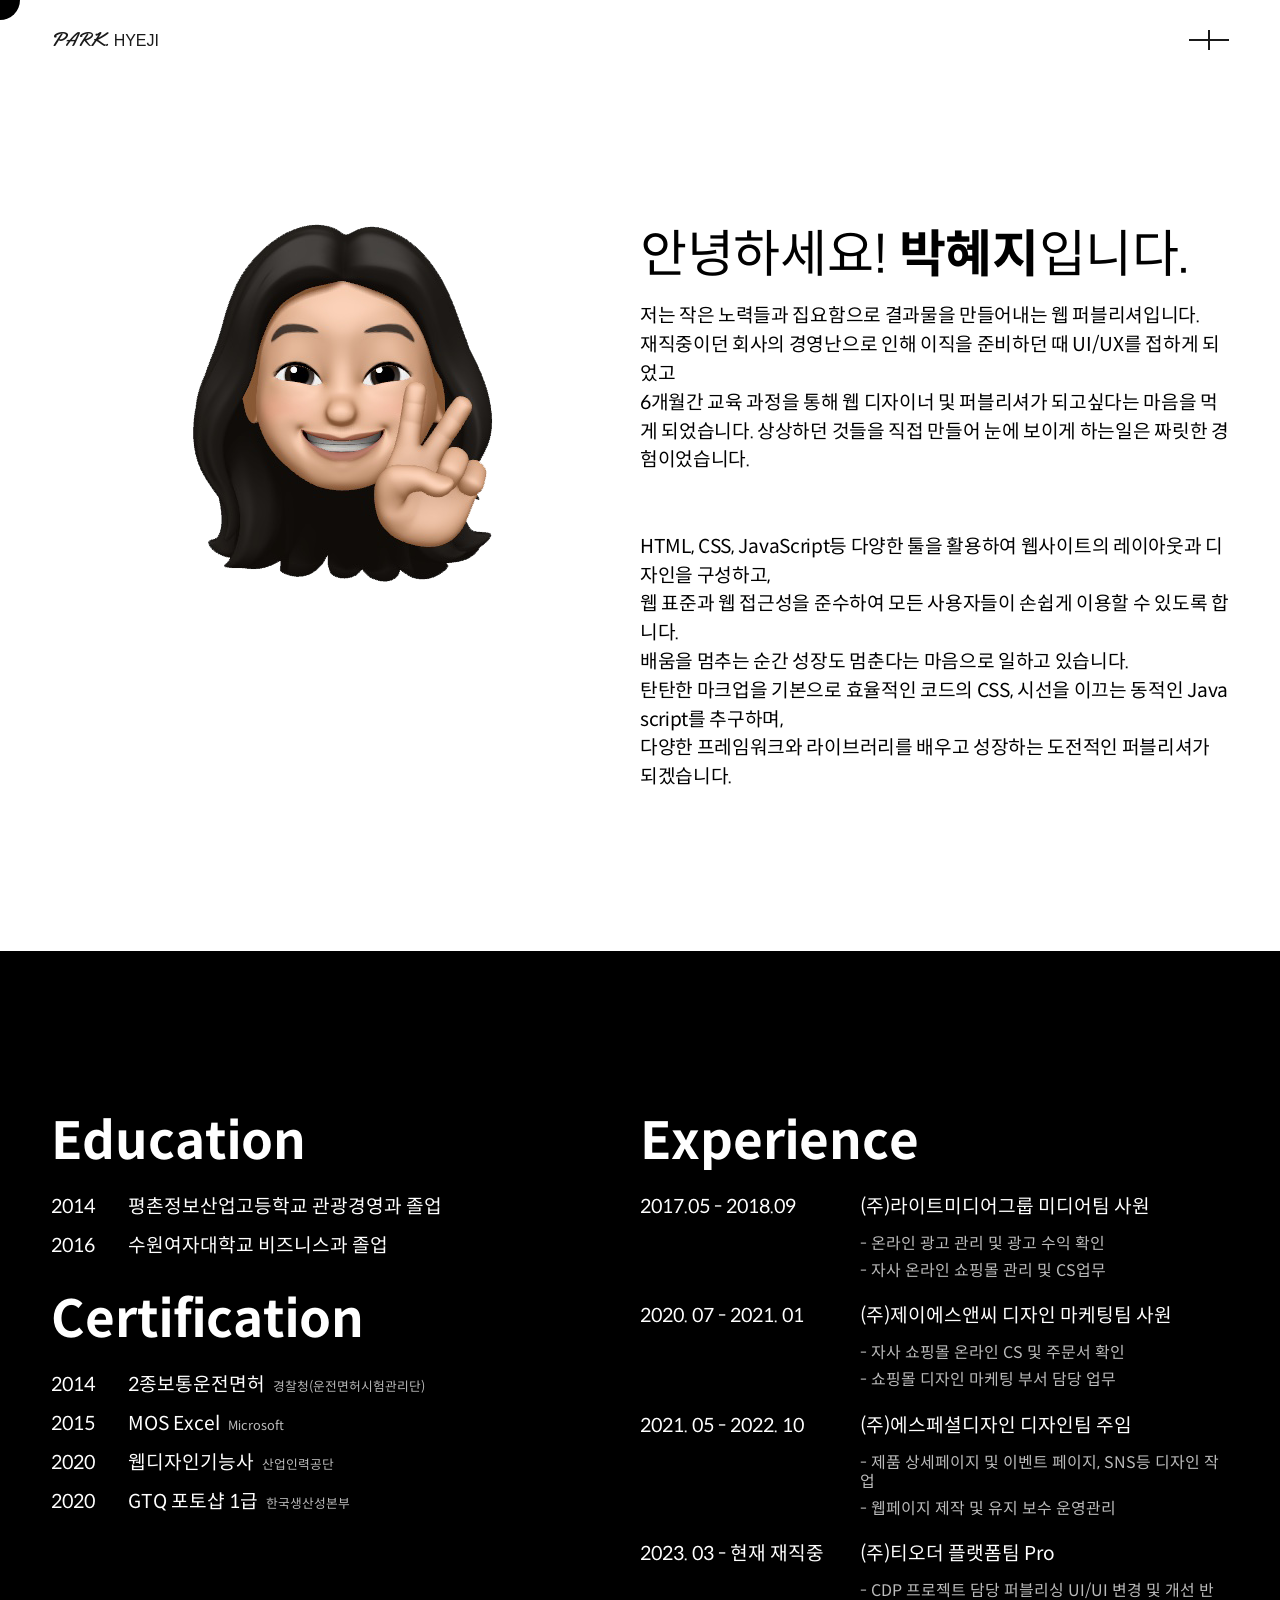
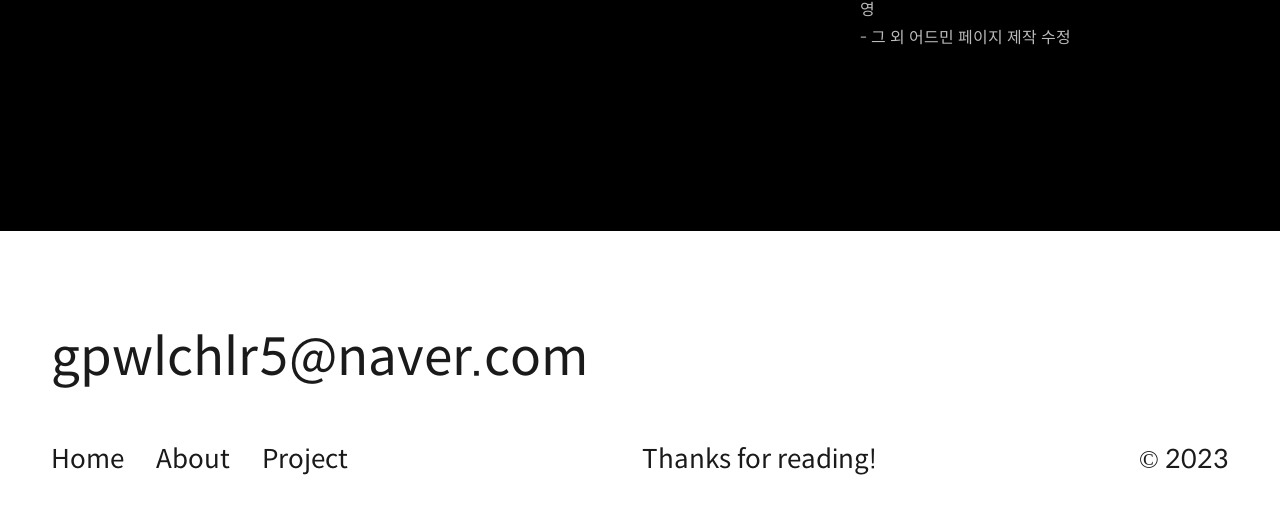
==== commit 438c8de8: "[edit]자기소개 수정" ====
--- a/html/about.html
+++ b/html/about.html
@@ -59,16 +59,16 @@
                     <div class="my_self">
                         <h3>안녕하세요! <span>박혜지</span>입니다.</h3>
                         <p>
-                            저는 작은 노력들과 집요함으로 결과물을 만들어내는, 퍼블리셔입니다.<br>
-                            대학교 졸업 후 우연한 기회로 사무직에서 일을 하게 되었습니다.<br>
-                            갑작스럽게 회사의 경영난으로 인해 이직을 준비하던 때 UI/UX를 접하게 되었고<br>
-                            6개월간에 교육 과정을 통해 웹 디자이너 및 퍼블리셔를 알게 됐습니다.
+                            저는 작은 노력들과 집요함으로 결과물을 만들어내는 웹 퍼블리셔입니다.<br>
+                            재직중이던 회사의 경영난으로 인해 이직을 준비하던 때 UI/UX를 접하게 되었고<br>
+                            6개월간 교육 과정을 통해 웹 디자이너 및 퍼블리셔가 되고싶다는 마음을 먹게 되었습니다.
+                            상상하던 것들을 직접 만들어 눈에 보이게 하는일은 짜릿한 경험이었습니다.<br>
                             <br><br>
-                            해당 직종은 점점 더 나아가기 위해 끊임없이 배우고 공부를 해야하며,<br>
-                            상상하던 것들을 직접 만들어 눈에 보이게 하는일은 짜릿한 경험이었습니다.<br>
-                            또한 새로운 스크립트를 접하고 배우며 실전에 적용할 때에 짜릿함과 뿌듯함이<br>
-                            느껴지는 기분을 잊지 못합니다.이러한 이유들로 전 평생 코딩을 하고 싶은 꿈과<br>
-                            프론트엔드 개발자에 도전하고 싶은 목표까지 생겼습니다.
+                            HTML, CSS, JavaScript등 다양한 툴을 활용하여 웹사이트의 레이아웃과 디자인을 구성하고,<br>
+                            웹 표준과 웹 접근성을 준수하여 모든 사용자들이 손쉽게 이용할 수 있도록 합니다.<br>
+                            배움을 멈추는 순간 성장도 멈춘다는 마음으로 일하고 있습니다.<br>
+                            탄탄한 마크업을 기본으로 효율적인 코드의 CSS, 시선을 이끄는 동적인 Javascript를 추구하며,<br>
+                            다양한 프레임워크와 라이브러리를 배우고 성장하는 도전적인 퍼블리셔가 되겠습니다.<br>
                         </p>
                     </div>
                 </div>
--- a/css/font.css
+++ b/css/font.css
@@ -175,3 +175,10 @@
 }
 
 
+@font-face {
+    font-family: 'SBAggroB';
+    src: url('https://fastly.jsdelivr.net/gh/projectnoonnu/noonfonts_2108@1.1/SBAggroB.woff') format('woff');
+    font-weight: normal;
+    font-style: normal;
+}
+
--- a/css/style.css
+++ b/css/style.css
@@ -29,23 +29,29 @@
 	--gap: 120px;
 	/* size */
 	--gutter-size: 2vw;
-	--height-space: 20vh;
+	--height-space: 25vh;
 }
 
 
 /*★★★메인★★★*/
 /* content */
 #content { margin: 0 calc(var(--gutter-size) * 2); }
-#intro { width: 100%; margin-bottom: 10px; }
-#intro-title { display: flex; flex-direction: column; font-family: 'Inter',sans-serif; justify-content: center;	margin: calc(var(--height-space)) 0 calc(100% / 10) 0; text-align: center; line-height: 1; font-size: 6em; font-weight: 400; letter-spacing: -.05em;}
+#intro { width: 100%; margin-bottom: 10px; position: relative;}
+#intro-title { display: flex; flex-direction: column; font-family: 'SBAggroB',sans-serif; justify-content: center;	margin: calc(var(--height-space)) 0 calc(100% / 10) 0; text-align: center; line-height: 1; font-size: 5em; font-weight: 400; letter-spacing: -.05em;}
 /*#intro-title { display: flex; flex-direction: column; font-family: 'Gilda Display',sans-serif; justify-content: center; margin: calc(var(--height-space) * 1.5) 0 calc(100% / 40) 0; line-height: 1; font-size: 7em; font-weight: 500; }*/
-#intro-title .main-title-text { display:block; }
-#intro-title .text-plane {margin: -0.25em; padding: 0.25em; display: block;}
+#intro-title .main-title-text { display:block; line-height: 1;}
+#intro-title .main-title-text:first-of-type { font-size: 2rem; font-weight: 500; margin-bottom: 10px;}
+#intro .main-deco { position: absolute; }
+#intro .main-deco img { width: 100%; }
+#intro .main-deco.deco-1{ top: -3%; left: 20%; width: 30px;height: 30px;}
+#intro .main-deco.deco-2{ top: -10%; right: 25%; width: 60px;height: 60px; }
+#intro .main-deco.deco-3{ top: 12%; right: 15%; width: 20px;height: 20px;}
+#intro .main-deco.deco-4{ top: 16%; left: 10%; }
 #intro .intro-desc { text-align: left; }
-#intro .intro-desc .text-plane p { letter-spacing: -0.03rem; padding: 0.25em; }
-#intro .intro-desc .text-plane p.about-tit { font-size: 24px; }
-#intro .intro-desc .text-plane p.about-sub-tit { font-size: 16px; }
-.main-title-text { display: block; margin: -0.25em; padding: 0.25em;}
+#intro .intro-desc .text-plane .about-tit { font-size: 26px; margin-bottom: 14px; }
+#intro .intro-desc .text-plane .about-sub-tit { font-size: 18px; letter-spacing: -0.4px; line-height: 1.4;margin-bottom: 40px;}
+#intro .intro-desc > a {  font-size: 18px; letter-spacing: -0.4px; }
+#intro .intro-desc > a:hover { color: orangered; padding-left: 10px; transition: all 0.3s;}
 .main-vedio { width: 100%; height: 700px; overflow: hidden; margin-bottom: 40px; }
 
 /* 퍼블리싱 */
@@ -58,7 +64,7 @@
 .row-contents {flex: 0 0 auto; width: 66.66666667%; letter-spacing: -.02em;  border-left: 1px solid #ddd;}
 .row-item { position: relative; border-bottom: 1px solid #ddd; }
 .row-item:last-child { border-bottom: 0; }
-.row-item > a.item-box h3{ font-family: 'Neue Montreal',sans-serif; margin-right: 40px; font-size: 32px; font-weight: 700; line-height: 110%; display: block;flex: 0 0 auto;}
+.row-item > a.item-box h3{ font-family: 'Neue Montreal',sans-serif; margin-right: 40px; font-size: 32px; font-weight: 700; letter-spacing: -1.2px; line-height: 110%; display: block;flex: 0 0 auto;}
 .name { position: relative; }
 .name:before{width: 0%; transition: width 0.3s; transform: translateX(-50%); position: absolute; bottom: -6px;left: 50%; height: 4px; background: #1a1a1a; content: ''; display: block;}
 .row-item > a.item-box:hover .name:before{width:100%; transition: width 0.3s;}
@@ -66,7 +72,6 @@
 .row-item > a img { max-width: 100%;}
 /*.row-item > a img { max-width: 100%;object-fit:cover; transform:scale(1.0); transition: transform .5s;  }
 .row-item > a img:hover {transform:scale(1.3);transition: transform .5s;}*/
-.web-pb {  }
 .txt-wrap { position: relative; justify-content: space-between; height: 100%; flex-direction: column; display: flex; }
 .txt-wrap img.arrow { width: 20px; position: absolute; right: 0; top: 5px; }
 .padding-all { padding: 2.4rem; }
@@ -80,8 +85,6 @@
 .d-lbox { width: 30%; padding: 50px 0; flex-direction: column; justify-content: space-between; }
 .d-lbox .title-box p{ font-family: 'Neue Montreal',sans-serif; font-size: 46px; }
 .d-rbox { width: 70%;  padding: 50px 0 50px 50px; border-left: 1px solid rgba(255,255,255,.5); }
-.d-rbox .main-design-list {}
-.d-rbox .main-design-list .swiper-slide {}
 .swiper-slide img { max-width: 100%; }
 .design-box { display: block; color: #fff; font-family: 'Neue Montreal',sans-serif; }
 .design-box .design-txt { margin-top: 20px; }
@@ -96,8 +99,6 @@
 .slider__vertical-line {background: hsla(0,0%,100%,.35); display: block; height: calc(100% - 2px); left: 28.8919413919vw; position: absolute; top: 1px; transform: scaleY(0); transform-origin: left top; width: 1px; will-change: transform;}
 
 /* ★★★서브페이지★★★ */
-#sub-wrap {}
-.close {}
 .close img { width: 26px; }
 .container-wr { padding-top: 14rem; }
 .inner-box { width: 100%; margin: 0 auto; position: relative; }
@@ -153,12 +154,10 @@
 
 
 /* 소마요가 서브페이지 */
-.somayoga {}
 .somayoga .sub-content { position: relative; }
 .somayoga .sub-text-wrap { margin: 0 calc(var(--gutter-size) * 2) 2rem; }
 .somayoga .sub-text-wrap .sub-tit { font-size: 2rem; }
 .somayoga .overview .main-project { color: #1a1a1a; }
-.somayoga .sub-old-ds{}
 .somayoga .sub-old-ds .old-inner { padding-bottom:4rem; margin: 0 calc(var(--gutter-size) * 2); align-items: center; justify-content: space-between;}
 .somayoga .sub-old-ds .old-inner:last-child { padding-bottom: 0; }
 .somayoga .sub-old-ds .old-inner .old-content .soma_icon { width: 30px; }
@@ -195,12 +194,10 @@
 .sweat { background: #000; color:#fff;  }
 .sweat a { color: #fff; }
 .sweat .sub_visual { margin: 0 calc(var(--gutter-size) * 2); justify-content: space-between; padding-bottom: 4rem; align-items: flex-end; }
-.sweat .sub_visual .main_tit {  }
 .sweat .sub_visual .main_tit .type { font-size: 1.4rem; padding-bottom: 0.5rem; }
 .sweat .sub_visual .main_tit .name { font-size: 6rem; letter-spacing: -0.4rem; }
 .sweat .sub_visual .main_link a { font-size: 1.4rem; }
 .sweat .sub_visual .main_link a img { padding-right: .5rem; max-width: 100%; width: 40px;}
-.sweat .overview { }
 .sweat .overview .ov-txt { margin: 0 calc(var(--gutter-size) * 2); justify-content: space-between; align-items: flex-end; }
 .sweat .overview .main-project { margin-top: 0; width: 30%; }
 .sweat .overview .main-project p { letter-spacing: 0 !important; }
@@ -217,24 +214,20 @@
 .octobooks .m-main {background:#36b3d7; }
 
 /* 심플리카 서브페이지 */
-.simplica { }
 .simplica .overview .main-project { color:#1a1a1a; } 
 .simplica .pc-main { background: #222; }
 .simplica .m-main { background: #222; }
 
 /* 마마픽 서브페이지 */
-.mamapick { }
 .mamapick .overview .main-project { color:#1a1a1a; } 
 .mamapick .pc-main { background: #222; }
 .mamapick .m-main { background: #222; }
 
 .sub_main_v { margin: 0 calc(var(--gutter-size) * 2); justify-content: space-between; padding-bottom: 4rem; align-items: flex-end; }
-.sub_main_v .main_tit {  }
 .sub_main_v .main_tit .type { font-size: 1.4rem; padding-bottom: 0.5rem; }
 .sub_main_v .main_tit .name { font-size: 6rem; letter-spacing: -0.2rem; }
 .sub_main_v .main_link a { font-size: 1.4rem; }
 .sub_main_v .main_link a img { padding-right: .5rem; max-width: 100%; width: 40px;}
-.overview { }
 .overview .ov-txt { margin: 0 calc(var(--gutter-size) * 2); justify-content: space-between; align-items: flex-end; }
 .overview .main-project { margin-top: 0; width: 30%; }
 .overview .main-project p { letter-spacing: 0 !important; }
@@ -247,7 +240,6 @@
 .brand-wrap .brand-txt { font-size: 1.2rem; }
 
 /* sns_콘텐츠 서브페이지 */
-.sns_Design {}
 .sns_Design .sns_octo { color: #fff; }
 .sns_Design .sns_octo .sns_octo_top { background: #5fc7e4; padding: 10rem calc(var(--gutter-size) * 2); }
 .sns_Design .sub_img_wrap { background: url('../img/sub_sns_01.jpg') no-repeat; background-attachment: fixed; background-size: 100%; background-position: center; height: 1000px; }
@@ -272,14 +264,12 @@
 .sns_Design .sub_txt p {font-size: 1.2rem; line-height: 1.6rem; font-weight: 300;}
 
 /* 상품상세페이지_서브페이지 */
-.detail_Design {}
 .detail_Design .sub_img_wrap { background: url('../img/sub_detail_bg.jpg') no-repeat; background-attachment: fixed; background-size: 100%; background-position: center; height: 1000px; }
 .dt_paseco_top { background: url('../img/sub_detail_01.jpg')no-repeat; height: 1100px; background-size: 100%; background-position: 0 -20px; }
 .detail_Design .sub_text { padding: 10rem calc(var(--gutter-size) * 2) 0; }
 
 
 /* event_서브페이지 */
-.event_Design {}
 .event_Design .sub_img_wrap { background: url('../img/sub_event_01.jpg') no-repeat; background-attachment: fixed; background-size: 100%; background-position: center; height: 1000px; }
 .event_Design .event_octo {background: #30b1d6; color:#fff; }
 .event_Design .event_octo .ev_octo_top {  }
@@ -305,14 +295,12 @@
 
 /* 디자인 공통 */
 .sub_text > div { flex: 1; padding-bottom: 8rem; }
-.sub_text > div.sub_t_left {}
 .sub_text > div.sub_t_left h3 { margin-bottom: 1rem; }
 .sub_text > div.sub_t_left p { font-size: 3rem; }
 .sub_text > div.sub_t_right p { font-size: 1.2rem; line-height: 1.6rem; font-weight: 300; word-break: keep-all; margin-right: 2rem; }
 
 
 /* sub_about */
-.about_wrap {  }
 .about_wrap .about_intro {margin: 0 calc(var(--gutter-size) * 2);}
 .about_wrap .intro_wrap > div { flex: 1; }
 .about_wrap .intro_wrap > div.my_img { text-align: center; }
@@ -325,8 +313,8 @@
 .about_wrap .about_info .info_wrap > div { flex: 1; }
 .about_wrap .about_info .info_wrap .info_txt .info_tit { font-size: 4vw; padding-bottom: 1.4rem; }
 .info_edu { margin-bottom: 2rem; }
-.about_wrap .about_info .info_wrap .info_txt .date { margin-right: 2rem; display: inline-block; min-width: 40px;}
-.about_wrap .about_info .info_wrap .info_txt p { margin-bottom: 1rem; font-size: 1.2rem; }
+.about_wrap .about_info .info_wrap .info_txt .date { margin-right: 2rem; display: inline-block; min-width: 45px;}
+.about_wrap .about_info .info_wrap .info_txt p { margin-bottom: 1rem; font-size: 1.2rem; min-width: 220px;}
 .gray_txt { color: #bbb; font-size: .8rem; margin-left: .5rem; }
 .info_exp.info_txt .date { min-width: 140px !important; }
 .info_exp.info_txt .sub_info { color:#bbb; }
@@ -357,8 +345,6 @@
 #footer .contact { padding: 6rem 0 3.5rem; }
 #footer .contact a { display: block; font-size: 4vw; }
 #footer .bottom-wrap { justify-content: space-between; }
-#footer .bottom-wrap .menu {}
-#footer .bottom-wrap .menu .menu-list {}
 #footer .bottom-wrap .menu .menu-list a { font-size: 26px; display: inline-block; margin-bottom: 32px; margin-right: 2rem; }
 #footer .bottom-wrap .menu .menu-list a:hover { color: #B3B3B3; }
 #footer .bottom-wrap .bottom-txt { font-size: 26px; margin-bottom: 32px;  } 
@@ -381,7 +367,6 @@
 	.main-vedio { width: 100%; height: 300px; overflow: hidden; margin-bottom: 0; }
 	#intro .intro-desc .text-plane p.about-tit { font-size: 4.8vw;}
 	#project-wrap { margin: 4rem 0; }
-	#project-wrap .project-container {}
 	#project-wrap .project-container .row-inside { display: unset; }
 	.row-sidebar { width: 100%; min-height: unset; }
 	.row-contents { width: 100%; border-left:0; }
